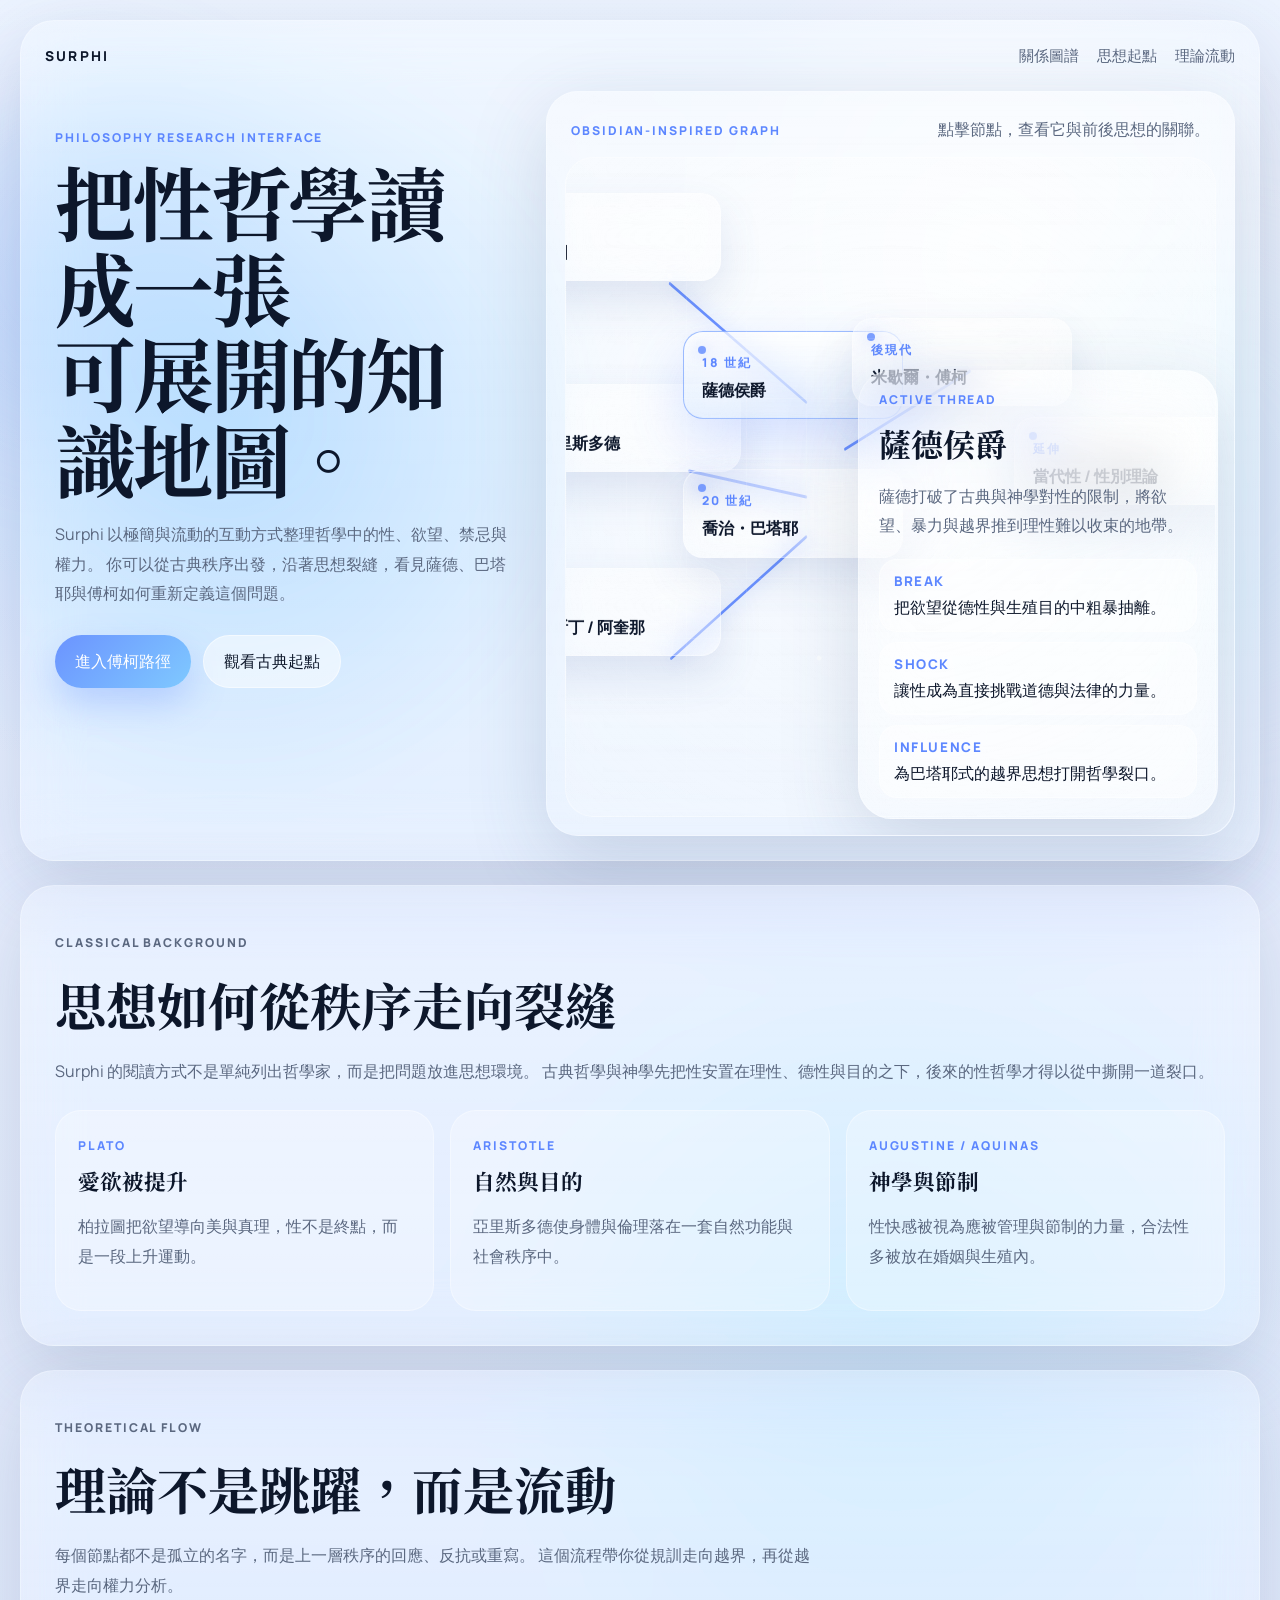
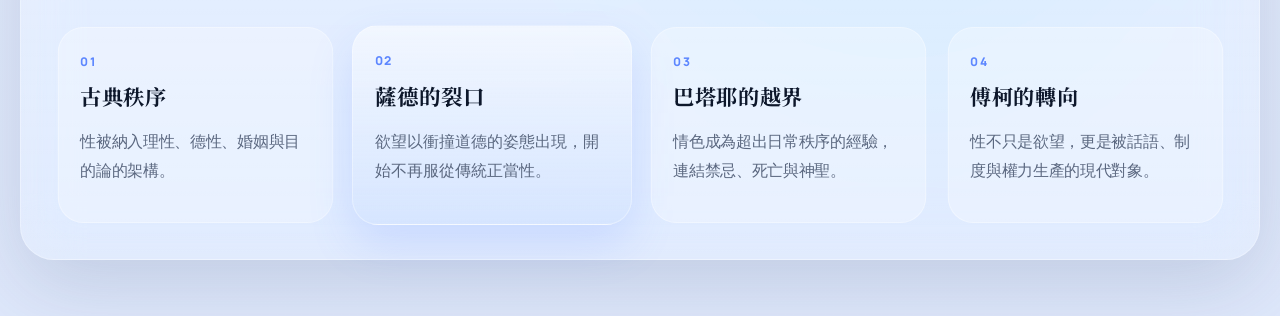
==== index.html @ e4204cb8 "Add interactive Surphi philosophy site" ====
<!DOCTYPE html>
<html lang="zh-Hant">
<head>
  <meta charset="UTF-8">
  <meta name="viewport" content="width=device-width, initial-scale=1.0">
  <title>Surphi | 性哲學關係圖譜</title>
  <link rel="preconnect" href="https://fonts.googleapis.com">
  <link rel="preconnect" href="https://fonts.gstatic.com" crossorigin>
  <link href="https://fonts.googleapis.com/css2?family=Noto+Serif+TC:wght@400;500;700&family=Manrope:wght@400;500;700;800&display=swap" rel="stylesheet">
  <link rel="stylesheet" href="styles.css">
</head>
<body>
  <div class="ambient ambient-a"></div>
  <div class="ambient ambient-b"></div>

  <div class="page-shell">
    <header class="hero glass-panel">
      <nav class="topbar">
        <div class="brand">Surphi</div>
        <div class="nav-links">
          <a href="#tree">關係圖譜</a>
          <a href="#origins">思想起點</a>
          <a href="#flow">理論流動</a>
        </div>
      </nav>

      <div class="hero-grid">
        <section class="hero-copy">
          <p class="eyebrow">PHILOSOPHY RESEARCH INTERFACE</p>
          <h1>把性哲學讀成一張<br>可展開的知識地圖。</h1>
          <p class="lead">
            Surphi 以極簡與流動的互動方式整理哲學中的性、欲望、禁忌與權力。
            你可以從古典秩序出發，沿著思想裂縫，看見薩德、巴塔耶與傅柯如何重新定義這個問題。
          </p>

          <div class="hero-actions">
            <button class="primary-button" type="button" data-focus="foucault">進入傅柯路徑</button>
            <button class="secondary-button" type="button" data-focus="classical">觀看古典起點</button>
          </div>
        </section>

        <section id="tree" class="tree-stage glass-panel">
          <div class="stage-copy">
            <span class="stage-label">Obsidian-inspired graph</span>
            <p>點擊節點，查看它與前後思想的關聯。</p>
          </div>

          <div class="tree-canvas">
            <svg class="tree-lines" viewBox="0 0 1000 660" preserveAspectRatio="none" aria-hidden="true">
              <line class="branch branch-classical" x1="160" y1="126" x2="370" y2="245"></line>
              <line class="branch branch-classical" x1="190" y1="314" x2="370" y2="340"></line>
              <line class="branch branch-classical" x1="162" y1="502" x2="370" y2="380"></line>
              <line class="branch branch-sade" x1="430" y1="292" x2="622" y2="214"></line>
              <line class="branch branch-bataille" x1="430" y1="356" x2="622" y2="410"></line>
              <line class="branch branch-forward" x1="695" y1="245" x2="878" y2="332"></line>
              <line class="branch branch-forward" x1="695" y1="405" x2="878" y2="332"></line>
              <line class="branch branch-cross" x1="160" y1="126" x2="190" y2="314"></line>
              <line class="branch branch-cross" x1="190" y1="314" x2="162" y2="502"></line>
              <line class="branch branch-cross" x1="370" y1="245" x2="370" y2="340"></line>
              <line class="branch branch-cross" x1="370" y1="340" x2="370" y2="380"></line>
              <line class="branch branch-cross" x1="622" y1="214" x2="622" y2="410"></line>
            </svg>

            <button class="tree-node node-classical" type="button" data-node="classical" style="--x: 7%; --y: 12%;">
              <span class="node-year">古典</span>
              <strong>柏拉圖</strong>
            </button>

            <button class="tree-node node-classical" type="button" data-node="aristotle" style="--x: 10%; --y: 41%;">
              <span class="node-year">古典</span>
              <strong>亞里斯多德</strong>
            </button>

            <button class="tree-node node-classical" type="button" data-node="theology" style="--x: 7%; --y: 69%;">
              <span class="node-year">神學</span>
              <strong>奧古斯丁 / 阿奎那</strong>
            </button>

            <button class="tree-node node-core active" type="button" data-node="sade" style="--x: 35%; --y: 33%;">
              <span class="node-year">18 世紀</span>
              <strong>薩德侯爵</strong>
            </button>

            <button class="tree-node node-core" type="button" data-node="bataille" style="--x: 35%; --y: 54%;">
              <span class="node-year">20 世紀</span>
              <strong>喬治・巴塔耶</strong>
            </button>

            <button class="tree-node node-core" type="button" data-node="foucault" style="--x: 61%; --y: 31%;">
              <span class="node-year">後現代</span>
              <strong>米歇爾・傅柯</strong>
            </button>

            <button class="tree-node node-future" type="button" data-node="contemporary" style="--x: 86%; --y: 46%;">
              <span class="node-year">延伸</span>
              <strong>當代性 / 性別理論</strong>
            </button>
          </div>

          <aside class="tree-detail glass-panel" id="detailPanel" aria-live="polite">
            <p class="detail-kicker">Active thread</p>
            <h2 id="detailTitle">薩德侯爵</h2>
            <p id="detailSummary">
              薩德打破了古典與神學對性的限制，將欲望、暴力與越界推到理性難以收束的地帶。
            </p>
            <div class="detail-flow" id="detailFlow"></div>
          </aside>
        </section>
      </div>
    </header>

    <main>
      <section id="origins" class="section glass-panel reveal">
        <div class="section-heading">
          <p class="eyebrow">CLASSICAL BACKGROUND</p>
          <h2>思想如何從秩序走向裂縫</h2>
          <p>
            Surphi 的閱讀方式不是單純列出哲學家，而是把問題放進思想環境。
            古典哲學與神學先把性安置在理性、德性與目的之下，後來的性哲學才得以從中撕開一道裂口。
          </p>
        </div>

        <div class="origin-grid">
          <article class="origin-card">
            <span>Plato</span>
            <h3>愛欲被提升</h3>
            <p>柏拉圖把欲望導向美與真理，性不是終點，而是一段上升運動。</p>
          </article>
          <article class="origin-card">
            <span>Aristotle</span>
            <h3>自然與目的</h3>
            <p>亞里斯多德使身體與倫理落在一套自然功能與社會秩序中。</p>
          </article>
          <article class="origin-card">
            <span>Augustine / Aquinas</span>
            <h3>神學與節制</h3>
            <p>性快感被視為應被管理與節制的力量，合法性多被放在婚姻與生殖內。</p>
          </article>
        </div>
      </section>

      <section id="flow" class="section glass-panel reveal">
        <div class="section-heading narrow">
          <p class="eyebrow">THEORETICAL FLOW</p>
          <h2>理論不是跳躍，而是流動</h2>
          <p>
            每個節點都不是孤立的名字，而是上一層秩序的回應、反抗或重寫。
            這個流程帶你從規訓走向越界，再從越界走向權力分析。
          </p>
        </div>

        <div class="flow-ribbon">
          <article class="flow-step active">
            <span>01</span>
            <h3>古典秩序</h3>
            <p>性被納入理性、德性、婚姻與目的論的架構。</p>
          </article>
          <article class="flow-step">
            <span>02</span>
            <h3>薩德的裂口</h3>
            <p>欲望以衝撞道德的姿態出現，開始不再服從傳統正當性。</p>
          </article>
          <article class="flow-step">
            <span>03</span>
            <h3>巴塔耶的越界</h3>
            <p>情色成為超出日常秩序的經驗，連結禁忌、死亡與神聖。</p>
          </article>
          <article class="flow-step">
            <span>04</span>
            <h3>傅柯的轉向</h3>
            <p>性不只是欲望，更是被話語、制度與權力生產的現代對象。</p>
          </article>
        </div>
      </section>
    </main>
  </div>

  <script src="script.js"></script>
</body>
</html>
---- styles.css ----
:root {
  --bg: #edf3ff;
  --bg-deep: #dfe8fb;
  --glass: rgba(255, 255, 255, 0.18);
  --glass-strong: rgba(255, 255, 255, 0.3);
  --line: rgba(255, 255, 255, 0.28);
  --ink: #0d172b;
  --muted: #5b6880;
  --accent: #5d87ff;
  --shadow: 0 24px 80px rgba(51, 71, 118, 0.18);
}

* {
  box-sizing: border-box;
}

html {
  scroll-behavior: smooth;
}

body {
  margin: 0;
  color: var(--ink);
  font-family: "Manrope", sans-serif;
  background:
    radial-gradient(circle at 18% 22%, rgba(160, 196, 255, 0.65), transparent 22%),
    radial-gradient(circle at 78% 14%, rgba(255, 255, 255, 0.8), transparent 18%),
    radial-gradient(circle at 70% 70%, rgba(192, 230, 255, 0.45), transparent 28%),
    linear-gradient(180deg, var(--bg), var(--bg-deep));
  min-height: 100vh;
  overflow-x: hidden;
}

body::before {
  content: "";
  position: fixed;
  inset: 0;
  pointer-events: none;
  backdrop-filter: saturate(120%);
  background: linear-gradient(rgba(255, 255, 255, 0.08), rgba(255, 255, 255, 0.02));
}

.ambient {
  position: fixed;
  border-radius: 50%;
  filter: blur(60px);
  opacity: 0.5;
  pointer-events: none;
}

.ambient-a {
  width: 340px;
  height: 340px;
  left: -80px;
  top: 90px;
  background: rgba(123, 171, 255, 0.35);
}

.ambient-b {
  width: 420px;
  height: 420px;
  right: -120px;
  top: 260px;
  background: rgba(195, 232, 255, 0.36);
}

.page-shell {
  position: relative;
  z-index: 1;
  width: min(1240px, calc(100% - 32px));
  margin: 20px auto 56px;
}

.glass-panel {
  background: linear-gradient(180deg, rgba(255, 255, 255, 0.28), rgba(255, 255, 255, 0.14));
  border: 1px solid var(--line);
  box-shadow: var(--shadow);
  backdrop-filter: blur(28px) saturate(160%);
  -webkit-backdrop-filter: blur(28px) saturate(160%);
}

.hero,
.section,
.tree-detail {
  border-radius: 34px;
}

.hero {
  padding: 24px;
}

.topbar {
  display: flex;
  justify-content: space-between;
  align-items: center;
  gap: 18px;
  margin-bottom: 24px;
}

.brand {
  font-size: 0.85rem;
  font-weight: 800;
  letter-spacing: 0.16em;
  text-transform: uppercase;
}

.nav-links {
  display: flex;
  gap: 18px;
  flex-wrap: wrap;
}

.nav-links a {
  text-decoration: none;
  color: var(--muted);
  font-size: 0.95rem;
}

.hero-grid {
  display: grid;
  grid-template-columns: 0.82fr 1.18fr;
  gap: 22px;
  align-items: stretch;
}

.hero-copy {
  padding: 26px 10px 18px;
}

.eyebrow,
.stage-label,
.detail-kicker,
.origin-card span,
.flow-step span,
.node-year {
  text-transform: uppercase;
  letter-spacing: 0.16em;
  font-size: 0.76rem;
  color: var(--accent);
  font-weight: 800;
}

h1,
h2,
h3 {
  margin: 0;
  font-family: "Noto Serif TC", serif;
}

h1 {
  font-size: clamp(2.8rem, 6.3vw, 5.4rem);
  line-height: 1.06;
  letter-spacing: -0.04em;
  margin: 12px 0 20px;
}

h2 {
  font-size: clamp(2rem, 4vw, 3.3rem);
  margin: 12px 0 16px;
}

.lead,
.section-heading p,
.origin-card p,
.flow-step p,
#detailSummary {
  color: var(--muted);
  line-height: 1.85;
}

.hero-actions {
  display: flex;
  flex-wrap: wrap;
  gap: 12px;
  margin-top: 26px;
}

.primary-button,
.secondary-button,
.tree-node {
  border: 0;
  cursor: pointer;
  font: inherit;
}

.primary-button,
.secondary-button {
  padding: 14px 20px;
  border-radius: 999px;
  transition: transform 0.35s ease, background 0.35s ease, box-shadow 0.35s ease;
}

.primary-button {
  color: white;
  background: linear-gradient(135deg, #6b93ff, #7fc9ff);
  box-shadow: 0 16px 36px rgba(93, 135, 255, 0.3);
}

.secondary-button {
  color: var(--ink);
  background: rgba(255, 255, 255, 0.5);
  border: 1px solid rgba(255, 255, 255, 0.5);
}

.primary-button:hover,
.secondary-button:hover,
.tree-node:hover {
  transform: translateY(-3px);
}

.tree-stage {
  position: relative;
  padding: 18px;
  border-radius: 32px;
  overflow: hidden;
}

.stage-copy {
  display: flex;
  justify-content: space-between;
  align-items: baseline;
  gap: 16px;
  padding: 8px 6px 16px;
}

.stage-copy p {
  margin: 0;
  color: var(--muted);
}

.tree-canvas {
  position: relative;
  min-height: 660px;
  border-radius: 28px;
  background:
    radial-gradient(circle at 50% 50%, rgba(255, 255, 255, 0.36), rgba(255, 255, 255, 0.1)),
    linear-gradient(180deg, rgba(255, 255, 255, 0.14), rgba(255, 255, 255, 0.08));
  border: 1px solid rgba(255, 255, 255, 0.34);
  overflow: hidden;
}

.tree-canvas::after {
  content: "";
  position: absolute;
  inset: 0;
  background:
    linear-gradient(rgba(255, 255, 255, 0.11) 1px, transparent 1px),
    linear-gradient(90deg, rgba(255, 255, 255, 0.1) 1px, transparent 1px);
  background-size: 60px 60px;
  mask-image: radial-gradient(circle at center, black 55%, transparent 100%);
  pointer-events: none;
}

.tree-canvas::before {
  content: "";
  position: absolute;
  inset: 0;
  background:
    radial-gradient(circle at 16% 18%, rgba(255, 255, 255, 0.9) 0 2px, transparent 3px),
    radial-gradient(circle at 23% 32%, rgba(255, 255, 255, 0.7) 0 1.5px, transparent 3px),
    radial-gradient(circle at 31% 57%, rgba(255, 255, 255, 0.78) 0 1.8px, transparent 3px),
    radial-gradient(circle at 48% 24%, rgba(255, 255, 255, 0.75) 0 1.5px, transparent 3px),
    radial-gradient(circle at 56% 49%, rgba(255, 255, 255, 0.65) 0 1.4px, transparent 3px),
    radial-gradient(circle at 74% 29%, rgba(255, 255, 255, 0.78) 0 1.7px, transparent 3px),
    radial-gradient(circle at 82% 51%, rgba(255, 255, 255, 0.92) 0 2px, transparent 3px),
    radial-gradient(circle at 66% 72%, rgba(255, 255, 255, 0.68) 0 1.5px, transparent 3px),
    radial-gradient(circle at 39% 76%, rgba(255, 255, 255, 0.72) 0 1.8px, transparent 3px);
  opacity: 0.85;
  pointer-events: none;
}

.tree-lines {
  position: absolute;
  inset: 0;
  width: 100%;
  height: 100%;
}

.branch {
  fill: none;
  stroke-linecap: round;
  stroke-width: 1.8;
  stroke: rgba(255, 255, 255, 0.38);
  opacity: 0.44;
  transition: stroke 0.45s ease, opacity 0.45s ease, stroke-width 0.45s ease, filter 0.45s ease;
}

.branch.is-active {
  stroke: rgba(93, 135, 255, 0.9);
  opacity: 1;
  stroke-width: 3;
  filter: drop-shadow(0 0 10px rgba(93, 135, 255, 0.45));
}

.branch-cross {
  stroke: rgba(255, 255, 255, 0.18);
  opacity: 0.34;
}

.branch-cross.is-active {
  stroke: rgba(255, 255, 255, 0.28);
  opacity: 0.42;
  filter: none;
}

.tree-node {
  position: absolute;
  left: var(--x);
  top: var(--y);
  transform: translate(-50%, -50%);
  width: min(220px, 30vw);
  padding: 18px 18px 16px;
  text-align: left;
  border-radius: 20px;
  background: linear-gradient(180deg, rgba(255, 255, 255, 0.28), rgba(255, 255, 255, 0.14));
  border: 1px solid rgba(255, 255, 255, 0.38);
  box-shadow: 0 20px 44px rgba(65, 94, 162, 0.14);
  color: var(--ink);
  backdrop-filter: blur(16px);
  animation: floatNode 8s ease-in-out infinite;
  transition: transform 0.45s ease, box-shadow 0.45s ease, border-color 0.45s ease, background 0.45s ease;
}

.tree-node strong {
  display: block;
  margin-top: 7px;
  font-size: 1rem;
  line-height: 1.45;
}

.tree-node::before {
  content: "";
  position: absolute;
  width: 8px;
  height: 8px;
  left: 14px;
  top: 14px;
  border-radius: 50%;
  background: rgba(93, 135, 255, 0.8);
  box-shadow: 0 0 16px rgba(93, 135, 255, 0.5);
}

.tree-node.active {
  background: linear-gradient(180deg, rgba(255, 255, 255, 0.62), rgba(188, 214, 255, 0.35));
  box-shadow: 0 24px 54px rgba(93, 135, 255, 0.24);
  border-color: rgba(125, 166, 255, 0.75);
}

.node-classical {
  animation-duration: 9s;
}

.node-core {
  animation-duration: 7.4s;
}

.node-future {
  animation-duration: 8.8s;
}

.tree-detail {
  position: absolute;
  right: 16px;
  bottom: 16px;
  width: min(360px, calc(100% - 32px));
  padding: 20px;
  background: linear-gradient(180deg, rgba(255, 255, 255, 0.44), rgba(255, 255, 255, 0.18));
}

.detail-kicker {
  margin: 0 0 8px;
}

#detailTitle {
  font-size: 2rem;
  margin-bottom: 12px;
}

.detail-flow {
  display: grid;
  gap: 10px;
  margin-top: 18px;
}

.flow-chip {
  padding: 12px 14px;
  border-radius: 18px;
  background: rgba(255, 255, 255, 0.42);
  border: 1px solid rgba(255, 255, 255, 0.4);
  color: var(--ink);
  transform: translateY(20px);
  opacity: 0;
  animation: chipIn 0.6s forwards;
}

.flow-chip small {
  display: block;
  margin-bottom: 6px;
  color: var(--accent);
  text-transform: uppercase;
  letter-spacing: 0.12em;
  font-weight: 800;
}

.section {
  margin-top: 24px;
  padding: 34px;
}

.section-heading.narrow {
  max-width: 760px;
}

.origin-grid,
.flow-ribbon {
  display: grid;
  gap: 16px;
}

.origin-grid {
  grid-template-columns: repeat(3, 1fr);
  margin-top: 24px;
}

.origin-card,
.flow-step {
  padding: 22px;
  border-radius: 26px;
  background: rgba(255, 255, 255, 0.28);
  border: 1px solid rgba(255, 255, 255, 0.34);
}

.origin-card h3,
.flow-step h3 {
  margin: 10px 0 12px;
  font-size: 1.35rem;
}

.flow-ribbon {
  grid-template-columns: repeat(4, 1fr);
  margin-top: 24px;
}

.flow-step {
  transform: scale(0.98);
  transition: transform 0.45s ease, background 0.45s ease, box-shadow 0.45s ease;
}

.flow-step.active {
  transform: scale(1);
  background: linear-gradient(180deg, rgba(255, 255, 255, 0.52), rgba(194, 216, 255, 0.32));
  box-shadow: 0 20px 44px rgba(93, 135, 255, 0.18);
}

.reveal {
  opacity: 0;
  transform: translateY(26px);
  transition: opacity 0.8s ease, transform 0.8s ease;
}

.reveal.is-visible {
  opacity: 1;
  transform: translateY(0);
}

@keyframes floatNode {
  0%, 100% {
    transform: translate(-50%, -50%) translateY(0px);
  }
  50% {
    transform: translate(-50%, -50%) translateY(-10px);
  }
}

@keyframes chipIn {
  from {
    opacity: 0;
    transform: translateY(20px);
  }
  to {
    opacity: 1;
    transform: translateY(0);
  }
}

@media (max-width: 1100px) {
  .hero-grid {
    grid-template-columns: 1fr;
  }

  .tree-detail {
    position: relative;
    right: auto;
    bottom: auto;
    width: 100%;
    margin-top: 14px;
  }

  .tree-canvas {
    min-height: 760px;
  }
}

@media (max-width: 900px) {
  .origin-grid,
  .flow-ribbon {
    grid-template-columns: 1fr;
  }
}

@media (max-width: 720px) {
  .page-shell {
    width: min(100% - 16px, 100%);
    margin: 10px auto 30px;
  }

  .hero,
  .section,
  .tree-detail {
    border-radius: 26px;
  }

  .topbar {
    flex-direction: column;
    align-items: flex-start;
  }

  .tree-canvas {
    min-height: 960px;
  }

  .tree-node {
    width: min(250px, 68vw);
  }

  .tree-node[data-node="classical"] {
    --x: 20%;
  }

  .tree-node[data-node="aristotle"] {
    --x: 26%;
  }

  .tree-node[data-node="theology"] {
    --x: 22%;
  }

  .tree-node[data-node="sade"] {
    --x: 50%;
    --y: 32%;
  }

  .tree-node[data-node="bataille"] {
    --x: 50%;
    --y: 54%;
  }

  .tree-node[data-node="foucault"] {
    --x: 58%;
    --y: 73%;
  }

  .tree-node[data-node="contemporary"] {
    --x: 56%;
    --y: 88%;
  }

  h1 {
    font-size: 2.5rem;
  }
}
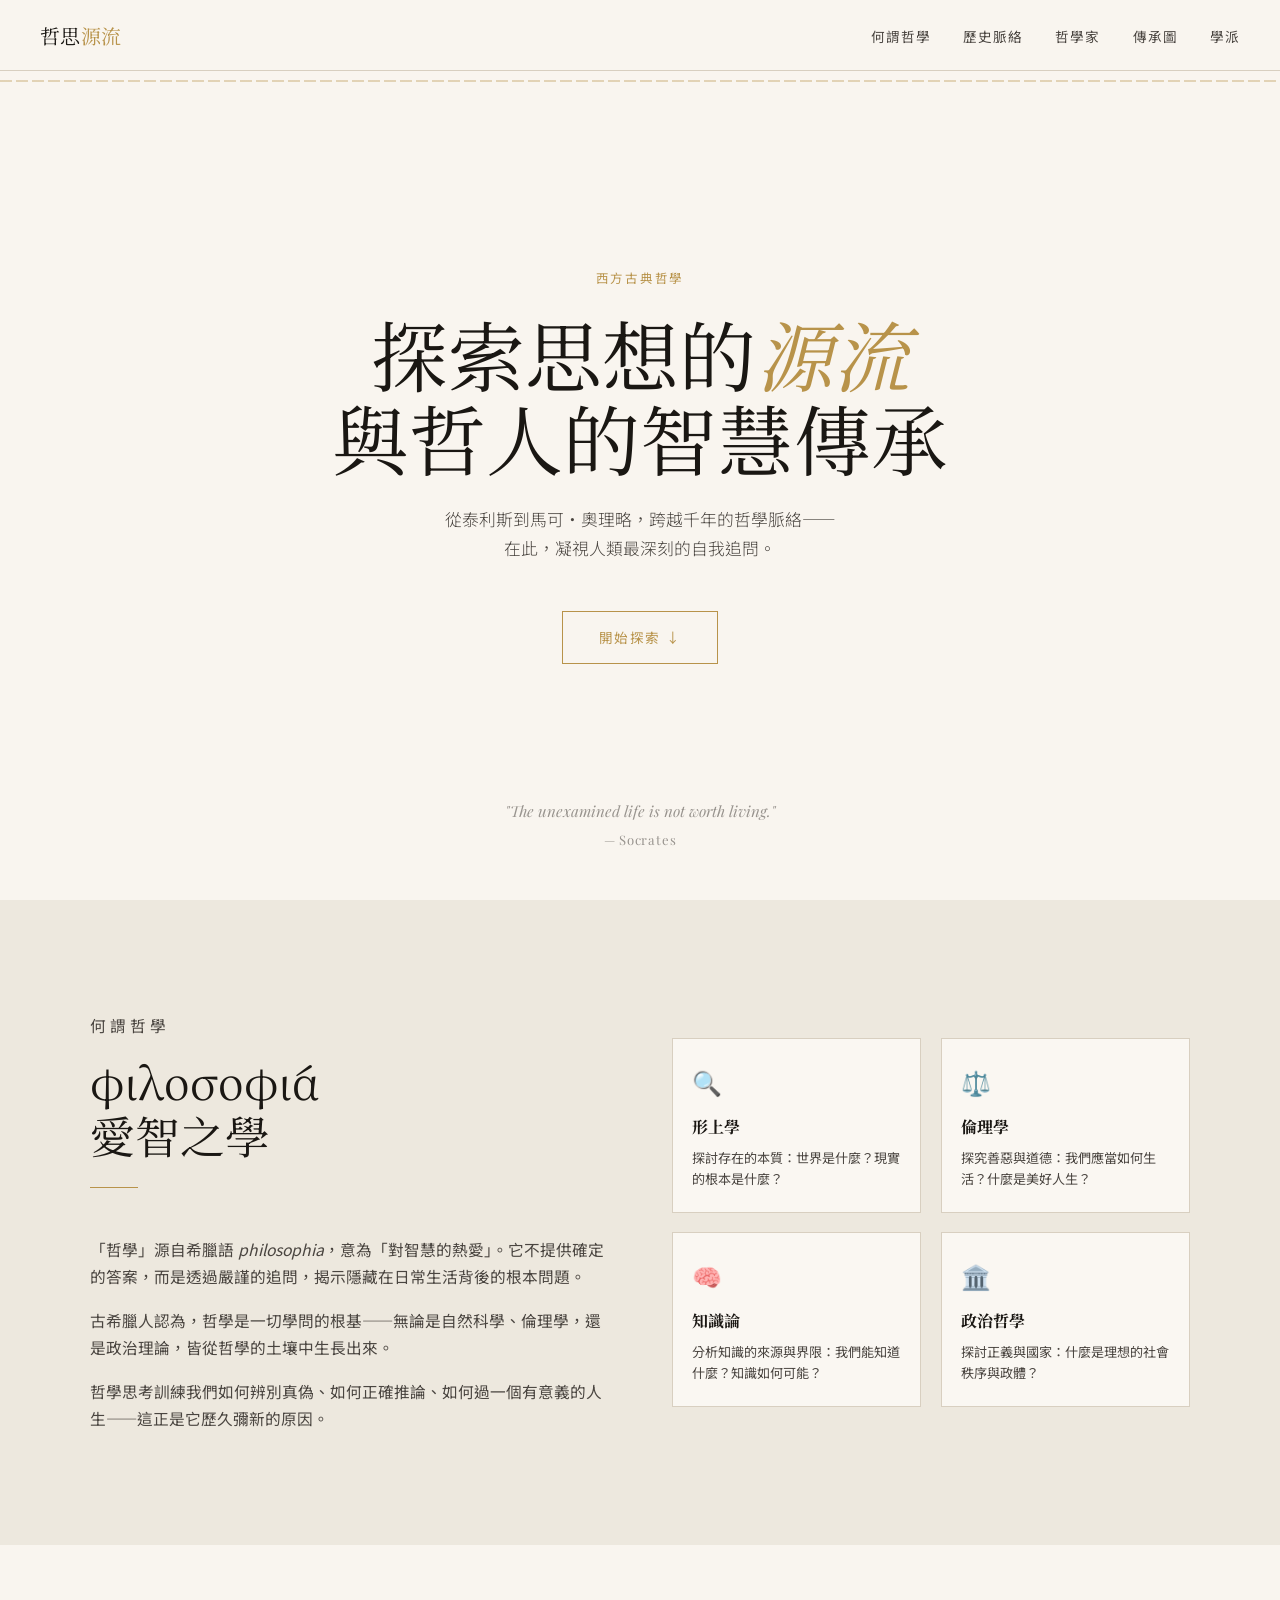
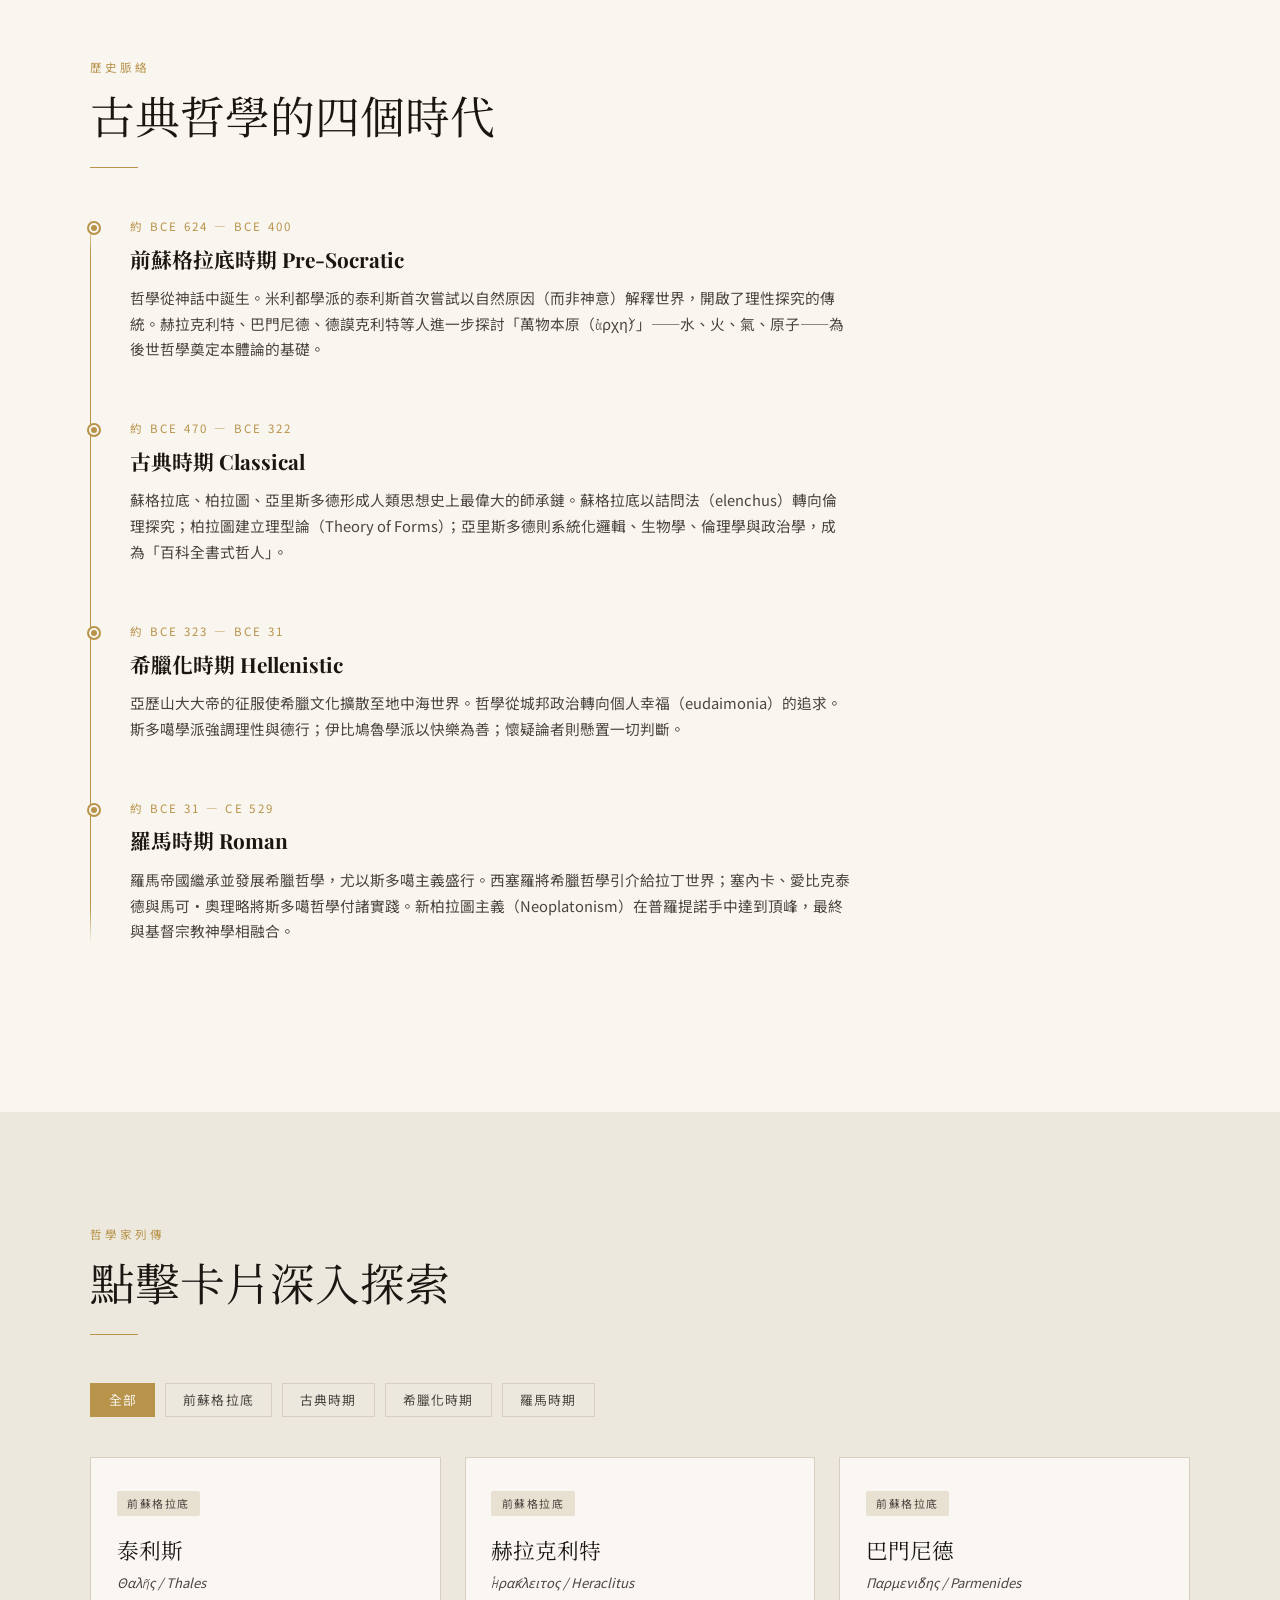
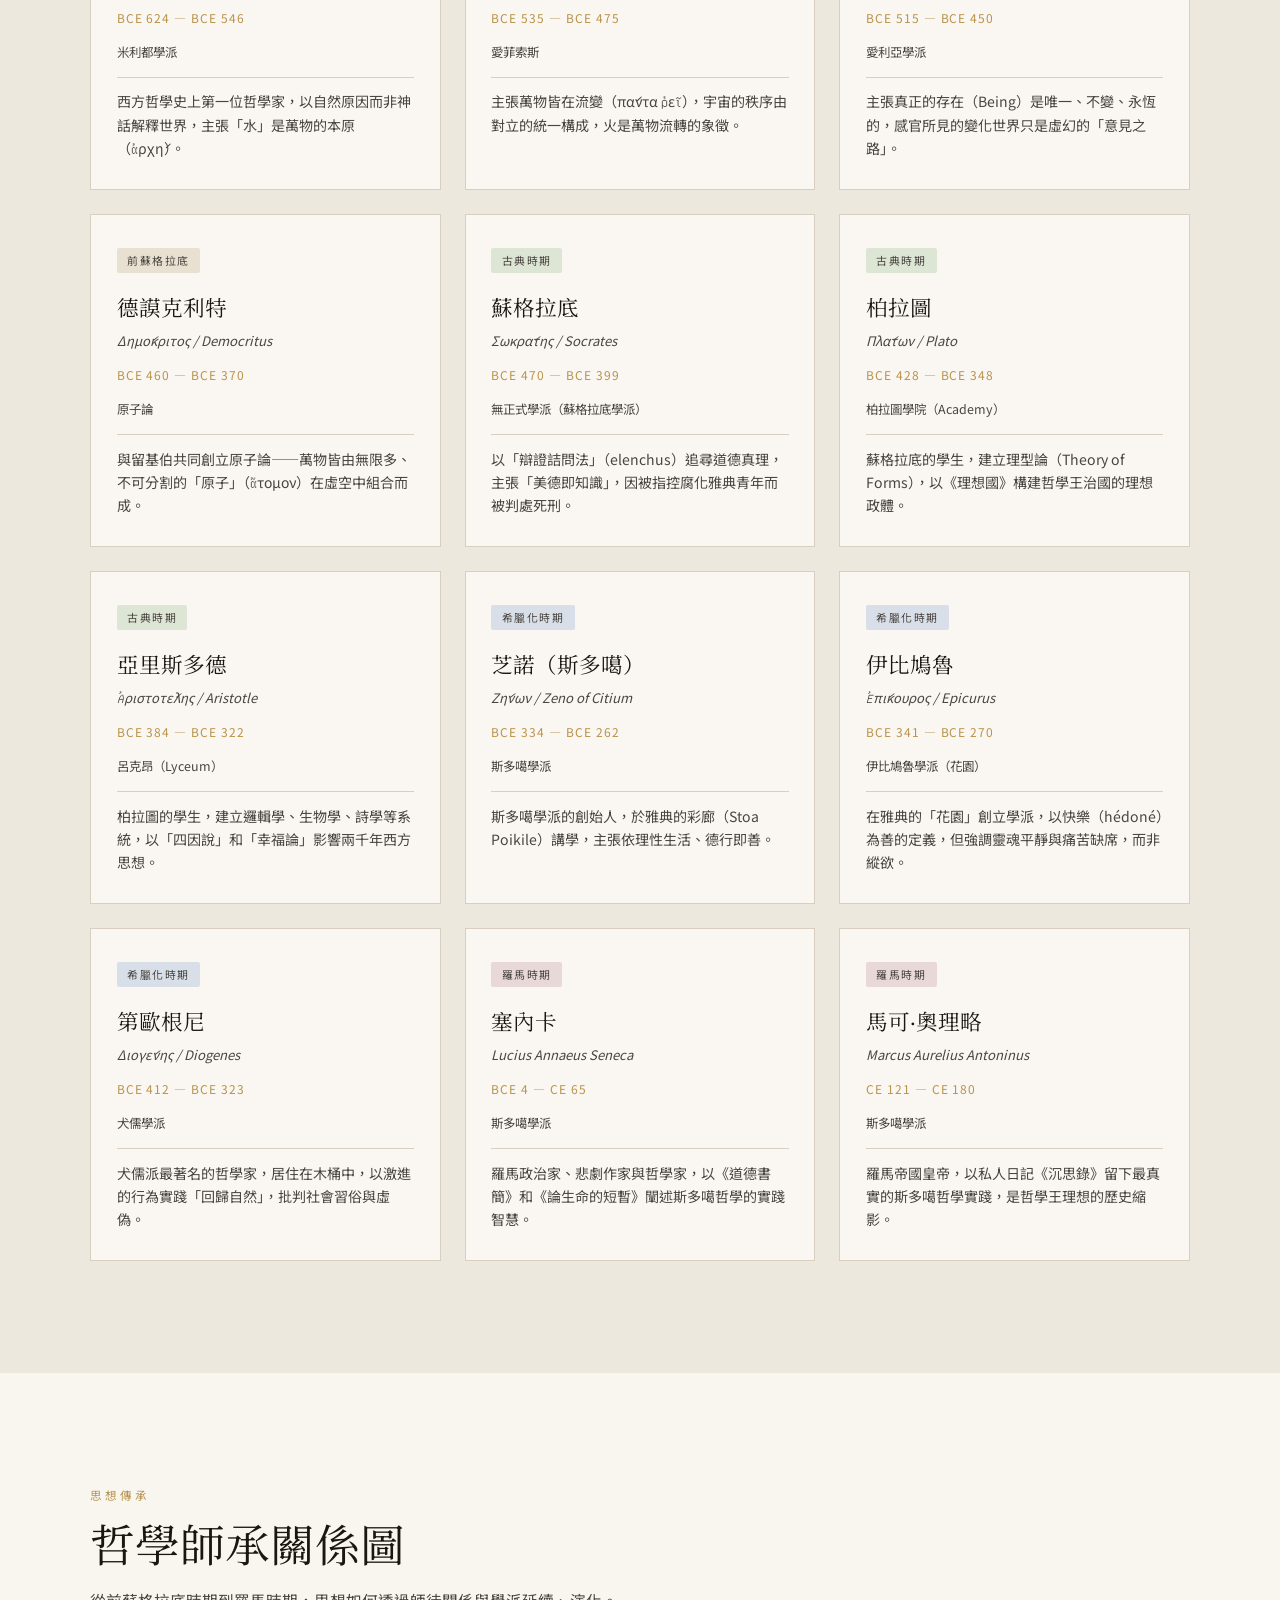
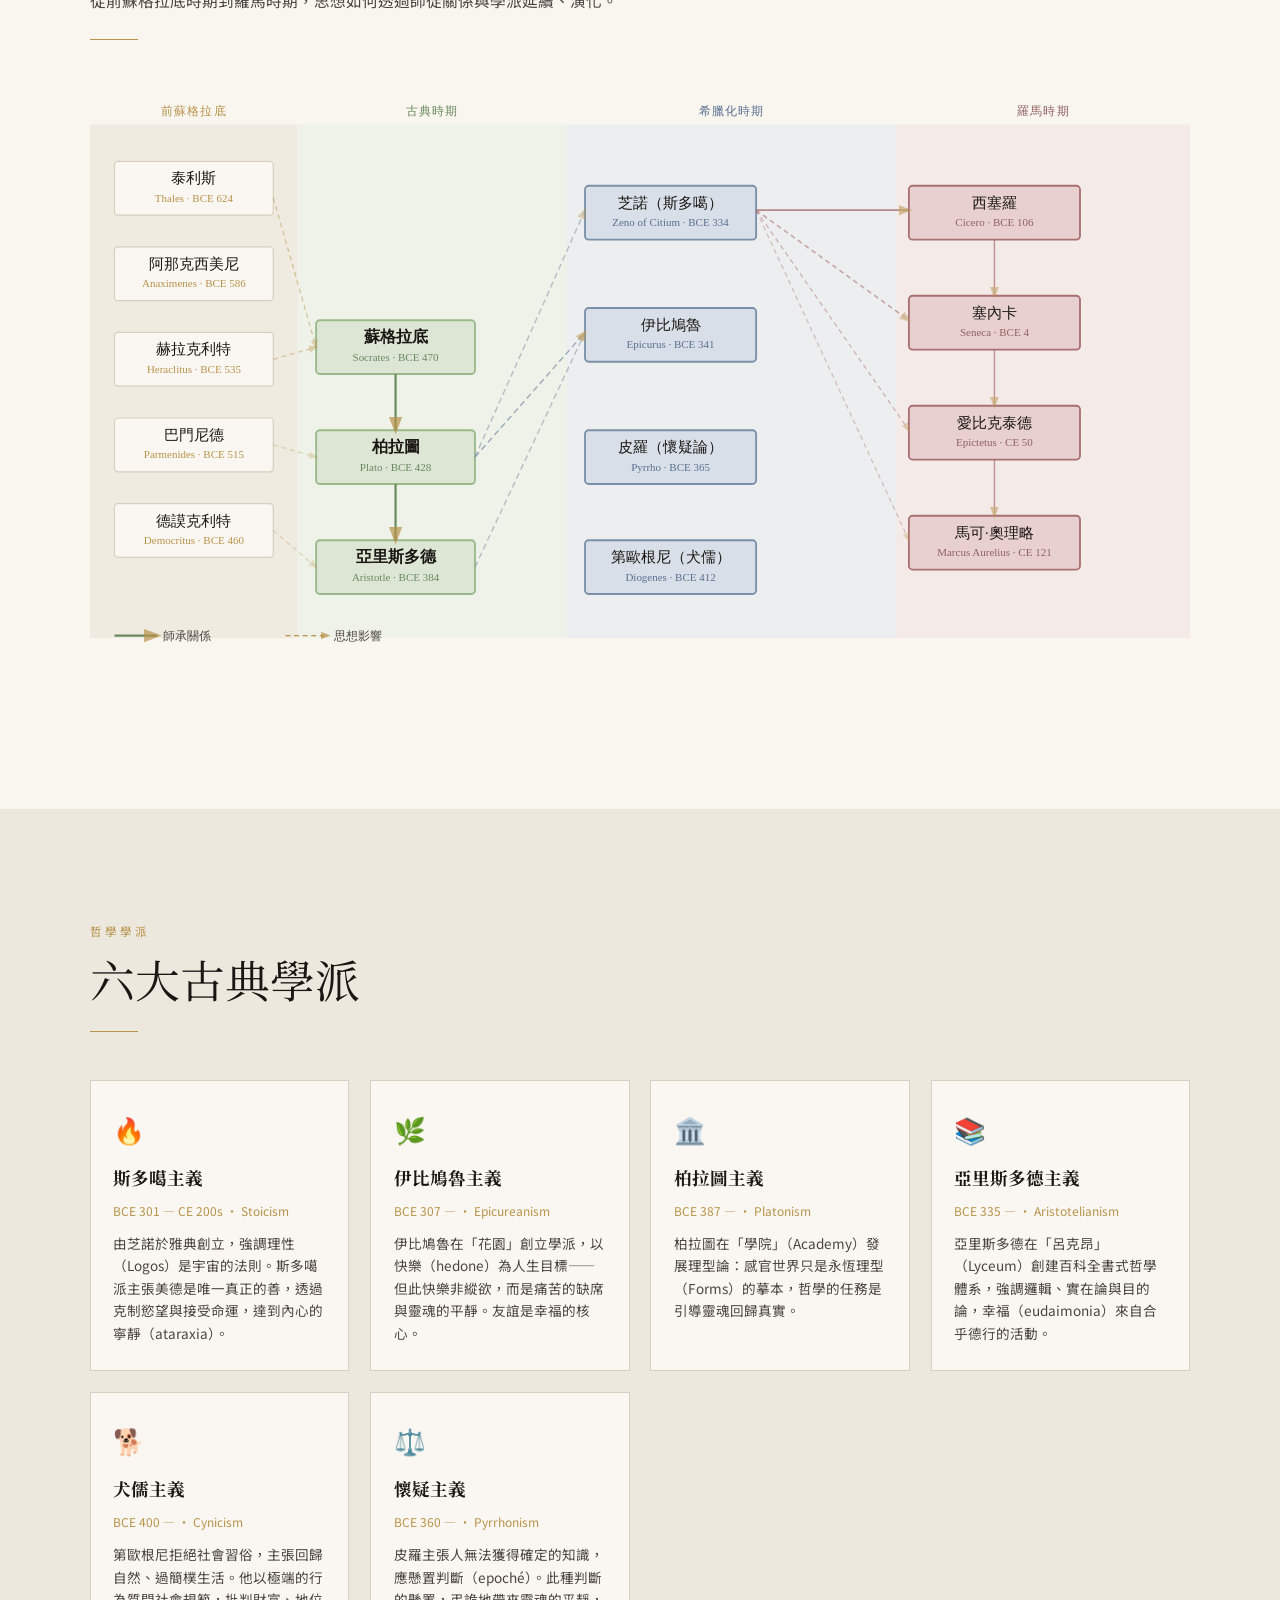
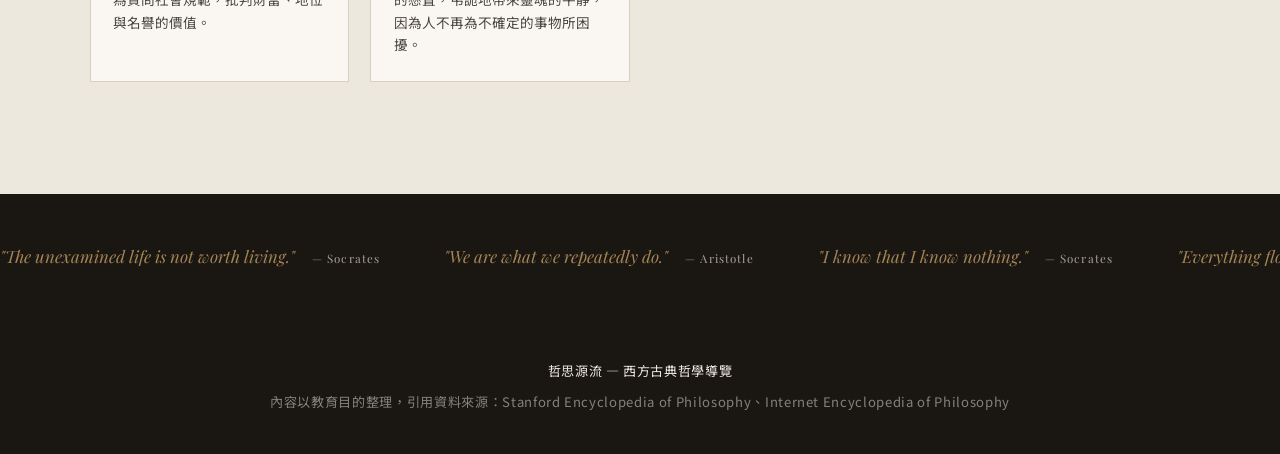
==== commit 81375017: "feat: build minimalist classical philosophy introduction website Agent-Logs-Url: https://github.com/" ====
--- a/index.html
+++ b/index.html
@@ -1,180 +1,1336 @@
 <!DOCTYPE html>
-<html lang="zh-Hant">
+<html lang="zh-TW">
 <head>
-  <meta charset="UTF-8">
-  <meta name="viewport" content="width=device-width, initial-scale=1.0">
-  <title>Surphi | 性哲學關係圖譜</title>
-  <link rel="preconnect" href="https://fonts.googleapis.com">
-  <link rel="preconnect" href="https://fonts.gstatic.com" crossorigin>
-  <link href="https://fonts.googleapis.com/css2?family=Noto+Serif+TC:wght@400;500;700&family=Manrope:wght@400;500;700;800&display=swap" rel="stylesheet">
-  <link rel="stylesheet" href="styles.css">
+  <meta charset="UTF-8" />
+  <meta name="viewport" content="width=device-width, initial-scale=1.0" />
+  <title>哲思源流 — 西方哲學的脈絡</title>
+
+  <!-- Google Fonts -->
+  <link rel="preconnect" href="https://fonts.googleapis.com" />
+  <link rel="preconnect" href="https://fonts.gstatic.com" crossorigin />
+  <link href="https://fonts.googleapis.com/css2?family=Noto+Serif+TC:wght@300;400;600&family=Playfair+Display:ital,wght@0,400;0,600;1,400&family=Noto+Sans+TC:wght@300;400&display=swap" rel="stylesheet" />
+
+  <style>
+    /* ──────────────────────────────────────
+       RESET & BASE
+    ────────────────────────────────────── */
+    *, *::before, *::after { box-sizing: border-box; margin: 0; padding: 0; }
+
+    :root {
+      --cream:   #f9f5ef;
+      --parchment: #ede8de;
+      --ink:     #1a1713;
+      --ink-muted: #4a4540;
+      --gold:    #b8934a;
+      --gold-light: #d4a96a;
+      --border:  #d8cfc0;
+      --card-bg: #faf7f2;
+
+      --font-serif: 'Playfair Display', 'Noto Serif TC', Georgia, serif;
+      --font-body:  'Noto Sans TC', 'Noto Serif TC', sans-serif;
+
+      --max-w: 1100px;
+      --section-gap: 7rem;
+    }
+
+    html { scroll-behavior: smooth; }
+
+    body {
+      background: var(--cream);
+      color: var(--ink);
+      font-family: var(--font-body);
+      font-size: 16px;
+      line-height: 1.75;
+      overflow-x: hidden;
+    }
+
+    /* ──────────────────────────────────────
+       SCROLLBAR
+    ────────────────────────────────────── */
+    ::-webkit-scrollbar { width: 6px; }
+    ::-webkit-scrollbar-track { background: var(--cream); }
+    ::-webkit-scrollbar-thumb { background: var(--gold); border-radius: 3px; }
+
+    /* ──────────────────────────────────────
+       NAV
+    ────────────────────────────────────── */
+    nav {
+      position: fixed;
+      top: 0; left: 0; right: 0;
+      z-index: 100;
+      display: flex;
+      align-items: center;
+      justify-content: space-between;
+      padding: 1.1rem 2.5rem;
+      background: rgba(249, 245, 239, 0.92);
+      backdrop-filter: blur(8px);
+      border-bottom: 1px solid var(--border);
+      transition: box-shadow .3s;
+    }
+    nav.scrolled { box-shadow: 0 2px 20px rgba(0,0,0,.08); }
+
+    .nav-logo {
+      font-family: var(--font-serif);
+      font-size: 1.25rem;
+      color: var(--ink);
+      text-decoration: none;
+      letter-spacing: .02em;
+    }
+    .nav-logo span { color: var(--gold); }
+
+    .nav-links {
+      display: flex;
+      gap: 2rem;
+      list-style: none;
+    }
+    .nav-links a {
+      text-decoration: none;
+      color: var(--ink-muted);
+      font-size: .85rem;
+      letter-spacing: .08em;
+      text-transform: uppercase;
+      transition: color .25s;
+    }
+    .nav-links a:hover { color: var(--gold); }
+
+    /* hamburger (mobile) */
+    .hamburger {
+      display: none;
+      flex-direction: column;
+      gap: 5px;
+      cursor: pointer;
+      background: none;
+      border: none;
+    }
+    .hamburger span {
+      display: block;
+      width: 24px; height: 2px;
+      background: var(--ink);
+      transition: .3s;
+    }
+
+    /* ──────────────────────────────────────
+       HERO
+    ────────────────────────────────────── */
+    #hero {
+      min-height: 100vh;
+      display: flex;
+      flex-direction: column;
+      align-items: center;
+      justify-content: center;
+      text-align: center;
+      padding: 6rem 2rem 4rem;
+      position: relative;
+      overflow: hidden;
+    }
+
+    /* subtle Greek meander border top */
+    #hero::before {
+      content: '';
+      position: absolute;
+      top: 80px; left: 0; right: 0;
+      height: 2px;
+      background: repeating-linear-gradient(
+        90deg,
+        var(--gold) 0, var(--gold) 12px,
+        transparent 12px, transparent 16px
+      );
+      opacity: .35;
+    }
+
+    .hero-eyebrow {
+      font-size: .78rem;
+      letter-spacing: .22em;
+      text-transform: uppercase;
+      color: var(--gold);
+      margin-bottom: 1.4rem;
+    }
+
+    .hero-title {
+      font-family: var(--font-serif);
+      font-size: clamp(2.8rem, 6vw, 5.5rem);
+      font-weight: 400;
+      line-height: 1.1;
+      max-width: 780px;
+      margin-bottom: 1.5rem;
+    }
+    .hero-title em {
+      font-style: italic;
+      color: var(--gold);
+    }
+
+    .hero-sub {
+      font-size: 1.05rem;
+      color: var(--ink-muted);
+      max-width: 560px;
+      font-weight: 300;
+      margin-bottom: 3rem;
+    }
+
+    .hero-cta {
+      display: inline-flex;
+      align-items: center;
+      gap: .6rem;
+      padding: .85rem 2.2rem;
+      border: 1px solid var(--gold);
+      color: var(--gold);
+      text-decoration: none;
+      font-size: .85rem;
+      letter-spacing: .12em;
+      text-transform: uppercase;
+      transition: background .25s, color .25s;
+    }
+    .hero-cta:hover { background: var(--gold); color: var(--cream); }
+
+    .hero-quote {
+      position: absolute;
+      bottom: 3rem;
+      font-family: var(--font-serif);
+      font-style: italic;
+      color: var(--ink-muted);
+      font-size: .95rem;
+      opacity: .55;
+      text-align: center;
+    }
+    .hero-quote cite {
+      display: block;
+      font-style: normal;
+      font-size: .82rem;
+      letter-spacing: .06em;
+      margin-top: .3rem;
+    }
+
+    /* ──────────────────────────────────────
+       SECTION WRAPPER
+    ────────────────────────────────────── */
+    section { padding: var(--section-gap) 2rem; }
+    .container { max-width: var(--max-w); margin: 0 auto; }
+
+    .section-label {
+      font-size: .72rem;
+      letter-spacing: .25em;
+      text-transform: uppercase;
+      color: var(--gold);
+      margin-bottom: .75rem;
+    }
+    .section-title {
+      font-family: var(--font-serif);
+      font-size: clamp(1.8rem, 3.5vw, 2.8rem);
+      font-weight: 400;
+      line-height: 1.2;
+      margin-bottom: 1rem;
+    }
+    .section-desc {
+      color: var(--ink-muted);
+      max-width: 640px;
+      font-size: .98rem;
+    }
+    .divider {
+      width: 48px; height: 1px;
+      background: var(--gold);
+      margin: 1.5rem 0 3rem;
+    }
+
+    /* ──────────────────────────────────────
+       WHAT IS PHILOSOPHY
+    ────────────────────────────────────── */
+    #what {
+      background: var(--parchment);
+    }
+    .what-grid {
+      display: grid;
+      grid-template-columns: 1fr 1fr;
+      gap: 4rem;
+      align-items: center;
+    }
+    .what-text p { margin-bottom: 1rem; font-size: .98rem; color: var(--ink-muted); }
+    .what-text p:last-child { margin-bottom: 0; }
+
+    .what-pillars {
+      display: grid;
+      grid-template-columns: 1fr 1fr;
+      gap: 1.2rem;
+    }
+    .pillar {
+      background: var(--card-bg);
+      border: 1px solid var(--border);
+      padding: 1.4rem 1.2rem;
+      transition: border-color .25s, transform .25s;
+    }
+    .pillar:hover { border-color: var(--gold); transform: translateY(-3px); }
+    .pillar-icon { font-size: 1.5rem; margin-bottom: .6rem; }
+    .pillar h4 {
+      font-family: var(--font-serif);
+      font-size: 1rem;
+      margin-bottom: .4rem;
+    }
+    .pillar p { font-size: .82rem; color: var(--ink-muted); line-height: 1.6; }
+
+    /* ──────────────────────────────────────
+       TIMELINE
+    ────────────────────────────────────── */
+    #timeline { background: var(--cream); }
+
+    .timeline-wrapper {
+      position: relative;
+      padding-left: 2.5rem;
+    }
+    .timeline-wrapper::before {
+      content: '';
+      position: absolute;
+      left: 0; top: 0; bottom: 0;
+      width: 1px;
+      background: linear-gradient(to bottom, transparent, var(--gold) 5%, var(--gold) 95%, transparent);
+    }
+
+    .era {
+      margin-bottom: 3.5rem;
+      position: relative;
+    }
+    .era::before {
+      content: '';
+      position: absolute;
+      left: -2.55rem; top: .45rem;
+      width: 10px; height: 10px;
+      border-radius: 50%;
+      background: var(--gold);
+      border: 2px solid var(--cream);
+      box-shadow: 0 0 0 2px var(--gold);
+    }
+    .era-period {
+      font-size: .72rem;
+      letter-spacing: .2em;
+      text-transform: uppercase;
+      color: var(--gold);
+      margin-bottom: .3rem;
+    }
+    .era-name {
+      font-family: var(--font-serif);
+      font-size: 1.3rem;
+      margin-bottom: .5rem;
+    }
+    .era-desc { font-size: .92rem; color: var(--ink-muted); max-width: 720px; }
+
+    /* ──────────────────────────────────────
+       PHILOSOPHER CARDS
+    ────────────────────────────────────── */
+    #philosophers { background: var(--parchment); }
+
+    /* filter tabs */
+    .filter-bar {
+      display: flex;
+      flex-wrap: wrap;
+      gap: .6rem;
+      margin-bottom: 2.5rem;
+    }
+    .filter-btn {
+      padding: .4rem 1.1rem;
+      border: 1px solid var(--border);
+      background: transparent;
+      color: var(--ink-muted);
+      font-family: var(--font-body);
+      font-size: .8rem;
+      letter-spacing: .08em;
+      cursor: pointer;
+      transition: .2s;
+    }
+    .filter-btn.active,
+    .filter-btn:hover {
+      background: var(--gold);
+      border-color: var(--gold);
+      color: var(--cream);
+    }
+
+    .cards-grid {
+      display: grid;
+      grid-template-columns: repeat(auto-fill, minmax(280px, 1fr));
+      gap: 1.5rem;
+    }
+
+    .card {
+      background: var(--card-bg);
+      border: 1px solid var(--border);
+      padding: 1.8rem 1.6rem;
+      cursor: pointer;
+      transition: transform .25s, box-shadow .25s, border-color .25s;
+      position: relative;
+      overflow: hidden;
+    }
+    .card::after {
+      content: '';
+      position: absolute;
+      bottom: 0; left: 0; right: 0;
+      height: 2px;
+      background: var(--gold);
+      transform: scaleX(0);
+      transition: transform .3s;
+    }
+    .card:hover { transform: translateY(-4px); box-shadow: 0 12px 36px rgba(0,0,0,.08); border-color: var(--gold-light); }
+    .card:hover::after { transform: scaleX(1); }
+
+    .card[data-era="presocratic"] .card-era { background: #e8e0d0; }
+    .card[data-era="classical"]   .card-era { background: #dde6d5; }
+    .card[data-era="hellenistic"] .card-era { background: #d8dfe8; }
+    .card[data-era="roman"]       .card-era { background: #e8d8d8; }
+
+    .card-era {
+      display: inline-block;
+      font-size: .68rem;
+      letter-spacing: .14em;
+      text-transform: uppercase;
+      padding: .18rem .65rem;
+      border-radius: 2px;
+      color: var(--ink-muted);
+      margin-bottom: 1rem;
+    }
+    .card-name {
+      font-family: var(--font-serif);
+      font-size: 1.35rem;
+      font-weight: 400;
+      margin-bottom: .2rem;
+    }
+    .card-name-gr {
+      font-size: .82rem;
+      color: var(--ink-muted);
+      margin-bottom: .7rem;
+      font-style: italic;
+    }
+    .card-dates {
+      font-size: .75rem;
+      color: var(--gold);
+      letter-spacing: .08em;
+      margin-bottom: .9rem;
+    }
+    .card-school {
+      font-size: .78rem;
+      font-weight: 400;
+      color: var(--ink-muted);
+      margin-bottom: .8rem;
+      padding-bottom: .8rem;
+      border-bottom: 1px solid var(--border);
+    }
+    .card-summary { font-size: .88rem; color: var(--ink-muted); line-height: 1.65; }
+
+    /* ──────────────────────────────────────
+       MODAL
+    ────────────────────────────────────── */
+    .modal-overlay {
+      position: fixed;
+      inset: 0;
+      background: rgba(26, 23, 19, .55);
+      backdrop-filter: blur(4px);
+      z-index: 200;
+      display: flex;
+      align-items: center;
+      justify-content: center;
+      padding: 1.5rem;
+      opacity: 0;
+      pointer-events: none;
+      transition: opacity .3s;
+    }
+    .modal-overlay.open { opacity: 1; pointer-events: all; }
+
+    .modal {
+      background: var(--card-bg);
+      border: 1px solid var(--border);
+      max-width: 680px;
+      width: 100%;
+      max-height: 90vh;
+      overflow-y: auto;
+      padding: 2.5rem;
+      position: relative;
+      transform: translateY(20px);
+      transition: transform .3s;
+    }
+    .modal-overlay.open .modal { transform: translateY(0); }
+
+    .modal-close {
+      position: absolute;
+      top: 1.2rem; right: 1.4rem;
+      font-size: 1.4rem;
+      background: none;
+      border: none;
+      cursor: pointer;
+      color: var(--ink-muted);
+      line-height: 1;
+      transition: color .2s;
+    }
+    .modal-close:hover { color: var(--ink); }
+
+    .modal-era { font-size: .72rem; letter-spacing: .18em; text-transform: uppercase; color: var(--gold); margin-bottom: .7rem; }
+    .modal-name { font-family: var(--font-serif); font-size: 2rem; margin-bottom: .2rem; }
+    .modal-name-gr { font-style: italic; color: var(--ink-muted); font-size: .95rem; margin-bottom: .4rem; }
+    .modal-dates { font-size: .82rem; color: var(--gold); margin-bottom: 1.2rem; }
+
+    .modal-section-title {
+      font-family: var(--font-serif);
+      font-size: 1rem;
+      margin: 1.4rem 0 .5rem;
+      color: var(--ink);
+    }
+    .modal-body p { font-size: .92rem; color: var(--ink-muted); margin-bottom: .75rem; }
+    .modal-body ul { padding-left: 1.3rem; }
+    .modal-body ul li { font-size: .9rem; color: var(--ink-muted); margin-bottom: .4rem; }
+
+    .modal-divider { height: 1px; background: var(--border); margin: 1.2rem 0; }
+
+    .tag-list { display: flex; flex-wrap: wrap; gap: .5rem; margin-top: .8rem; }
+    .tag {
+      padding: .25rem .75rem;
+      border: 1px solid var(--border);
+      font-size: .75rem;
+      color: var(--ink-muted);
+      border-radius: 2px;
+    }
+
+    /* ──────────────────────────────────────
+       LINEAGE
+    ────────────────────────────────────── */
+    #lineage { background: var(--cream); }
+
+    .lineage-svg-wrap {
+      overflow-x: auto;
+      padding-bottom: 1rem;
+    }
+    .lineage-svg-wrap svg { min-width: 820px; }
+
+    /* ──────────────────────────────────────
+       SCHOOLS
+    ────────────────────────────────────── */
+    #schools { background: var(--parchment); }
+
+    .schools-grid {
+      display: grid;
+      grid-template-columns: repeat(auto-fill, minmax(240px, 1fr));
+      gap: 1.3rem;
+    }
+    .school-card {
+      border: 1px solid var(--border);
+      padding: 1.6rem 1.4rem;
+      background: var(--card-bg);
+      transition: border-color .25s;
+    }
+    .school-card:hover { border-color: var(--gold); }
+    .school-icon { font-size: 1.6rem; margin-bottom: .7rem; }
+    .school-name {
+      font-family: var(--font-serif);
+      font-size: 1.1rem;
+      margin-bottom: .4rem;
+    }
+    .school-period { font-size: .75rem; color: var(--gold); margin-bottom: .7rem; }
+    .school-desc { font-size: .85rem; color: var(--ink-muted); line-height: 1.65; }
+
+    /* ──────────────────────────────────────
+       QUOTES MARQUEE
+    ────────────────────────────────────── */
+    #quotes {
+      background: var(--ink);
+      padding: 3rem 0;
+      overflow: hidden;
+    }
+    .marquee-track {
+      display: flex;
+      gap: 4rem;
+      animation: marquee 35s linear infinite;
+      white-space: nowrap;
+    }
+    @keyframes marquee {
+      from { transform: translateX(0); }
+      to   { transform: translateX(-50%); }
+    }
+    .marquee-item {
+      font-family: var(--font-serif);
+      font-style: italic;
+      color: var(--gold-light);
+      font-size: 1.05rem;
+      opacity: .75;
+      flex-shrink: 0;
+    }
+    .marquee-item span {
+      font-style: normal;
+      font-size: .72rem;
+      letter-spacing: .1em;
+      color: var(--border);
+      margin-left: .8rem;
+    }
+
+    /* ──────────────────────────────────────
+       FOOTER
+    ────────────────────────────────────── */
+    footer {
+      background: var(--ink);
+      color: var(--parchment);
+      text-align: center;
+      padding: 2.5rem 2rem;
+      font-size: .82rem;
+      letter-spacing: .05em;
+    }
+    footer a { color: var(--gold); text-decoration: none; }
+
+    /* ──────────────────────────────────────
+       FADE-IN ANIMATION
+    ────────────────────────────────────── */
+    .fade-in {
+      opacity: 0;
+      transform: translateY(22px);
+      transition: opacity .6s ease, transform .6s ease;
+    }
+    .fade-in.visible { opacity: 1; transform: translateY(0); }
+
+    /* ──────────────────────────────────────
+       RESPONSIVE
+    ────────────────────────────────────── */
+    @media (max-width: 768px) {
+      .nav-links { display: none; flex-direction: column; position: absolute; top: 100%; left: 0; right: 0; background: var(--cream); border-bottom: 1px solid var(--border); padding: 1rem 2rem; }
+      .nav-links.open { display: flex; }
+      .hamburger { display: flex; }
+
+      .what-grid { grid-template-columns: 1fr; gap: 2.5rem; }
+      .what-pillars { grid-template-columns: 1fr 1fr; }
+
+      .modal { padding: 1.8rem 1.4rem; }
+    }
+
+    @media (max-width: 480px) {
+      .what-pillars { grid-template-columns: 1fr; }
+    }
+  </style>
 </head>
 <body>
-  <div class="ambient ambient-a"></div>
-  <div class="ambient ambient-b"></div>
-
-  <div class="page-shell">
-    <header class="hero glass-panel">
-      <nav class="topbar">
-        <div class="brand">Surphi</div>
-        <div class="nav-links">
-          <a href="#tree">關係圖譜</a>
-          <a href="#origins">思想起點</a>
-          <a href="#flow">理論流動</a>
+
+<!-- ═══════════════════════════════════════
+     NAVIGATION
+════════════════════════════════════════ -->
+<nav id="main-nav">
+  <a href="#hero" class="nav-logo">哲思<span>源流</span></a>
+  <ul class="nav-links" id="nav-links">
+    <li><a href="#what">何謂哲學</a></li>
+    <li><a href="#timeline">歷史脈絡</a></li>
+    <li><a href="#philosophers">哲學家</a></li>
+    <li><a href="#lineage">傳承圖</a></li>
+    <li><a href="#schools">學派</a></li>
+  </ul>
+  <button class="hamburger" id="hamburger" aria-label="選單">
+    <span></span><span></span><span></span>
+  </button>
+</nav>
+
+<!-- ═══════════════════════════════════════
+     HERO
+════════════════════════════════════════ -->
+<section id="hero">
+  <p class="hero-eyebrow">西方古典哲學</p>
+  <h1 class="hero-title">探索思想的<em>源流</em><br/>與哲人的智慧傳承</h1>
+  <p class="hero-sub">從泰利斯到馬可·奧理略，跨越千年的哲學脈絡——<br/>在此，凝視人類最深刻的自我追問。</p>
+  <a href="#what" class="hero-cta">開始探索 ↓</a>
+  <blockquote class="hero-quote">
+    "The unexamined life is not worth living."
+    <cite>— Socrates</cite>
+  </blockquote>
+</section>
+
+<!-- ═══════════════════════════════════════
+     WHAT IS PHILOSOPHY
+════════════════════════════════════════ -->
+<section id="what">
+  <div class="container">
+    <div class="what-grid fade-in">
+      <div class="what-text">
+        <p class="section-label">何謂哲學</p>
+        <h2 class="section-title">φιλοσοφία<br/>愛智之學</h2>
+        <div class="divider"></div>
+        <p>「哲學」源自希臘語 <em>philosophia</em>，意為「對智慧的熱愛」。它不提供確定的答案，而是透過嚴謹的追問，揭示隱藏在日常生活背後的根本問題。</p>
+        <p>古希臘人認為，哲學是一切學問的根基——無論是自然科學、倫理學，還是政治理論，皆從哲學的土壤中生長出來。</p>
+        <p>哲學思考訓練我們如何辨別真偽、如何正確推論、如何過一個有意義的人生——這正是它歷久彌新的原因。</p>
+      </div>
+      <div class="what-pillars">
+        <div class="pillar">
+          <div class="pillar-icon">🔍</div>
+          <h4>形上學</h4>
+          <p>探討存在的本質：世界是什麼？現實的根本是什麼？</p>
         </div>
-      </nav>
-
-      <div class="hero-grid">
-        <section class="hero-copy">
-          <p class="eyebrow">PHILOSOPHY RESEARCH INTERFACE</p>
-          <h1>把性哲學讀成一張<br>可展開的知識地圖。</h1>
-          <p class="lead">
-            Surphi 以極簡與流動的互動方式整理哲學中的性、欲望、禁忌與權力。
-            你可以從古典秩序出發，沿著思想裂縫，看見薩德、巴塔耶與傅柯如何重新定義這個問題。
-          </p>
-
-          <div class="hero-actions">
-            <button class="primary-button" type="button" data-focus="foucault">進入傅柯路徑</button>
-            <button class="secondary-button" type="button" data-focus="classical">觀看古典起點</button>
-          </div>
-        </section>
-
-        <section id="tree" class="tree-stage glass-panel">
-          <div class="stage-copy">
-            <span class="stage-label">Obsidian-inspired graph</span>
-            <p>點擊節點，查看它與前後思想的關聯。</p>
-          </div>
-
-          <div class="tree-canvas">
-            <svg class="tree-lines" viewBox="0 0 1000 660" preserveAspectRatio="none" aria-hidden="true">
-              <line class="branch branch-classical" x1="160" y1="126" x2="370" y2="245"></line>
-              <line class="branch branch-classical" x1="190" y1="314" x2="370" y2="340"></line>
-              <line class="branch branch-classical" x1="162" y1="502" x2="370" y2="380"></line>
-              <line class="branch branch-sade" x1="430" y1="292" x2="622" y2="214"></line>
-              <line class="branch branch-bataille" x1="430" y1="356" x2="622" y2="410"></line>
-              <line class="branch branch-forward" x1="695" y1="245" x2="878" y2="332"></line>
-              <line class="branch branch-forward" x1="695" y1="405" x2="878" y2="332"></line>
-              <line class="branch branch-cross" x1="160" y1="126" x2="190" y2="314"></line>
-              <line class="branch branch-cross" x1="190" y1="314" x2="162" y2="502"></line>
-              <line class="branch branch-cross" x1="370" y1="245" x2="370" y2="340"></line>
-              <line class="branch branch-cross" x1="370" y1="340" x2="370" y2="380"></line>
-              <line class="branch branch-cross" x1="622" y1="214" x2="622" y2="410"></line>
-            </svg>
-
-            <button class="tree-node node-classical" type="button" data-node="classical" style="--x: 7%; --y: 12%;">
-              <span class="node-year">古典</span>
-              <strong>柏拉圖</strong>
-            </button>
-
-            <button class="tree-node node-classical" type="button" data-node="aristotle" style="--x: 10%; --y: 41%;">
-              <span class="node-year">古典</span>
-              <strong>亞里斯多德</strong>
-            </button>
-
-            <button class="tree-node node-classical" type="button" data-node="theology" style="--x: 7%; --y: 69%;">
-              <span class="node-year">神學</span>
-              <strong>奧古斯丁 / 阿奎那</strong>
-            </button>
-
-            <button class="tree-node node-core active" type="button" data-node="sade" style="--x: 35%; --y: 33%;">
-              <span class="node-year">18 世紀</span>
-              <strong>薩德侯爵</strong>
-            </button>
-
-            <button class="tree-node node-core" type="button" data-node="bataille" style="--x: 35%; --y: 54%;">
-              <span class="node-year">20 世紀</span>
-              <strong>喬治・巴塔耶</strong>
-            </button>
-
-            <button class="tree-node node-core" type="button" data-node="foucault" style="--x: 61%; --y: 31%;">
-              <span class="node-year">後現代</span>
-              <strong>米歇爾・傅柯</strong>
-            </button>
-
-            <button class="tree-node node-future" type="button" data-node="contemporary" style="--x: 86%; --y: 46%;">
-              <span class="node-year">延伸</span>
-              <strong>當代性 / 性別理論</strong>
-            </button>
-          </div>
-
-          <aside class="tree-detail glass-panel" id="detailPanel" aria-live="polite">
-            <p class="detail-kicker">Active thread</p>
-            <h2 id="detailTitle">薩德侯爵</h2>
-            <p id="detailSummary">
-              薩德打破了古典與神學對性的限制，將欲望、暴力與越界推到理性難以收束的地帶。
-            </p>
-            <div class="detail-flow" id="detailFlow"></div>
-          </aside>
-        </section>
+        <div class="pillar">
+          <div class="pillar-icon">⚖️</div>
+          <h4>倫理學</h4>
+          <p>探究善惡與道德：我們應當如何生活？什麼是美好人生？</p>
+        </div>
+        <div class="pillar">
+          <div class="pillar-icon">🧠</div>
+          <h4>知識論</h4>
+          <p>分析知識的來源與界限：我們能知道什麼？知識如何可能？</p>
+        </div>
+        <div class="pillar">
+          <div class="pillar-icon">🏛️</div>
+          <h4>政治哲學</h4>
+          <p>探討正義與國家：什麼是理想的社會秩序與政體？</p>
+        </div>
       </div>
-    </header>
-
-    <main>
-      <section id="origins" class="section glass-panel reveal">
-        <div class="section-heading">
-          <p class="eyebrow">CLASSICAL BACKGROUND</p>
-          <h2>思想如何從秩序走向裂縫</h2>
-          <p>
-            Surphi 的閱讀方式不是單純列出哲學家，而是把問題放進思想環境。
-            古典哲學與神學先把性安置在理性、德性與目的之下，後來的性哲學才得以從中撕開一道裂口。
-          </p>
-        </div>
-
-        <div class="origin-grid">
-          <article class="origin-card">
-            <span>Plato</span>
-            <h3>愛欲被提升</h3>
-            <p>柏拉圖把欲望導向美與真理，性不是終點，而是一段上升運動。</p>
-          </article>
-          <article class="origin-card">
-            <span>Aristotle</span>
-            <h3>自然與目的</h3>
-            <p>亞里斯多德使身體與倫理落在一套自然功能與社會秩序中。</p>
-          </article>
-          <article class="origin-card">
-            <span>Augustine / Aquinas</span>
-            <h3>神學與節制</h3>
-            <p>性快感被視為應被管理與節制的力量，合法性多被放在婚姻與生殖內。</p>
-          </article>
-        </div>
-      </section>
-
-      <section id="flow" class="section glass-panel reveal">
-        <div class="section-heading narrow">
-          <p class="eyebrow">THEORETICAL FLOW</p>
-          <h2>理論不是跳躍，而是流動</h2>
-          <p>
-            每個節點都不是孤立的名字，而是上一層秩序的回應、反抗或重寫。
-            這個流程帶你從規訓走向越界，再從越界走向權力分析。
-          </p>
-        </div>
-
-        <div class="flow-ribbon">
-          <article class="flow-step active">
-            <span>01</span>
-            <h3>古典秩序</h3>
-            <p>性被納入理性、德性、婚姻與目的論的架構。</p>
-          </article>
-          <article class="flow-step">
-            <span>02</span>
-            <h3>薩德的裂口</h3>
-            <p>欲望以衝撞道德的姿態出現，開始不再服從傳統正當性。</p>
-          </article>
-          <article class="flow-step">
-            <span>03</span>
-            <h3>巴塔耶的越界</h3>
-            <p>情色成為超出日常秩序的經驗，連結禁忌、死亡與神聖。</p>
-          </article>
-          <article class="flow-step">
-            <span>04</span>
-            <h3>傅柯的轉向</h3>
-            <p>性不只是欲望，更是被話語、制度與權力生產的現代對象。</p>
-          </article>
-        </div>
-      </section>
-    </main>
+    </div>
   </div>
-
-  <script src="script.js"></script>
+</section>
+
+<!-- ═══════════════════════════════════════
+     TIMELINE
+════════════════════════════════════════ -->
+<section id="timeline">
+  <div class="container">
+    <p class="section-label fade-in">歷史脈絡</p>
+    <h2 class="section-title fade-in">古典哲學的四個時代</h2>
+    <div class="divider fade-in"></div>
+    <div class="timeline-wrapper">
+
+      <div class="era fade-in">
+        <p class="era-period">約 BCE 624 — BCE 400</p>
+        <h3 class="era-name">前蘇格拉底時期 Pre-Socratic</h3>
+        <p class="era-desc">哲學從神話中誕生。米利都學派的泰利斯首次嘗試以自然原因（而非神意）解釋世界，開啟了理性探究的傳統。赫拉克利特、巴門尼德、德謨克利特等人進一步探討「萬物本原（ἀρχή）」——水、火、氣、原子——為後世哲學奠定本體論的基礎。</p>
+      </div>
+
+      <div class="era fade-in">
+        <p class="era-period">約 BCE 470 — BCE 322</p>
+        <h3 class="era-name">古典時期 Classical</h3>
+        <p class="era-desc">蘇格拉底、柏拉圖、亞里斯多德形成人類思想史上最偉大的師承鏈。蘇格拉底以詰問法（elenchus）轉向倫理探究；柏拉圖建立理型論（Theory of Forms）；亞里斯多德則系統化邏輯、生物學、倫理學與政治學，成為「百科全書式哲人」。</p>
+      </div>
+
+      <div class="era fade-in">
+        <p class="era-period">約 BCE 323 — BCE 31</p>
+        <h3 class="era-name">希臘化時期 Hellenistic</h3>
+        <p class="era-desc">亞歷山大大帝的征服使希臘文化擴散至地中海世界。哲學從城邦政治轉向個人幸福（eudaimonia）的追求。斯多噶學派強調理性與德行；伊比鳩魯學派以快樂為善；懷疑論者則懸置一切判斷。</p>
+      </div>
+
+      <div class="era fade-in">
+        <p class="era-period">約 BCE 31 — CE 529</p>
+        <h3 class="era-name">羅馬時期 Roman</h3>
+        <p class="era-desc">羅馬帝國繼承並發展希臘哲學，尤以斯多噶主義盛行。西塞羅將希臘哲學引介給拉丁世界；塞內卡、愛比克泰德與馬可·奧理略將斯多噶哲學付諸實踐。新柏拉圖主義（Neoplatonism）在普羅提諾手中達到頂峰，最終與基督宗教神學相融合。</p>
+      </div>
+
+    </div>
+  </div>
+</section>
+
+<!-- ═══════════════════════════════════════
+     PHILOSOPHERS
+════════════════════════════════════════ -->
+<section id="philosophers">
+  <div class="container">
+    <p class="section-label fade-in">哲學家列傳</p>
+    <h2 class="section-title fade-in">點擊卡片深入探索</h2>
+    <div class="divider fade-in"></div>
+
+    <div class="filter-bar fade-in">
+      <button class="filter-btn active" data-filter="all">全部</button>
+      <button class="filter-btn" data-filter="presocratic">前蘇格拉底</button>
+      <button class="filter-btn" data-filter="classical">古典時期</button>
+      <button class="filter-btn" data-filter="hellenistic">希臘化時期</button>
+      <button class="filter-btn" data-filter="roman">羅馬時期</button>
+    </div>
+
+    <div class="cards-grid" id="cards-grid"></div>
+  </div>
+</section>
+
+<!-- ═══════════════════════════════════════
+     LINEAGE DIAGRAM
+════════════════════════════════════════ -->
+<section id="lineage">
+  <div class="container">
+    <p class="section-label fade-in">思想傳承</p>
+    <h2 class="section-title fade-in">哲學師承關係圖</h2>
+    <p class="section-desc fade-in">從前蘇格拉底時期到羅馬時期，思想如何透過師徒關係與學派延續、演化。</p>
+    <div class="divider fade-in"></div>
+    <div class="lineage-svg-wrap fade-in">
+      <svg viewBox="0 0 900 480" xmlns="http://www.w3.org/2000/svg" font-family="Georgia, serif" style="width:100%;height:auto;">
+        <defs>
+          <marker id="arrow" markerWidth="8" markerHeight="8" refX="6" refY="3" orient="auto">
+            <path d="M0,0 L0,6 L8,3 z" fill="#b8934a" opacity=".7"/>
+          </marker>
+        </defs>
+
+        <!-- Era bands -->
+        <rect x="0" y="0" width="900" height="480" fill="#f9f5ef"/>
+        <rect x="0"   y="30" width="170" height="420" fill="#f0ebe0" rx="0"/>
+        <rect x="170" y="30" width="220" height="420" fill="#e8f0e4" rx="0" opacity=".55"/>
+        <rect x="390" y="30" width="270" height="420" fill="#e4eaf0" rx="0" opacity=".55"/>
+        <rect x="660" y="30" width="240" height="420" fill="#f0e4e4" rx="0" opacity=".55"/>
+
+        <!-- Era labels -->
+        <text x="85"  y="22" text-anchor="middle" font-size="10" fill="#b8934a" letter-spacing="1">前蘇格拉底</text>
+        <text x="280" y="22" text-anchor="middle" font-size="10" fill="#6a8a60" letter-spacing="1">古典時期</text>
+        <text x="525" y="22" text-anchor="middle" font-size="10" fill="#5a7090" letter-spacing="1">希臘化時期</text>
+        <text x="780" y="22" text-anchor="middle" font-size="10" fill="#906060" letter-spacing="1">羅馬時期</text>
+
+        <!-- NODES helper: rounded rect + text -->
+        <!-- Pre-Socratics -->
+        <g class="node" transform="translate(20,60)">
+          <rect width="130" height="44" rx="3" fill="#faf7f2" stroke="#d8cfc0" stroke-width="1"/>
+          <text x="65" y="18" text-anchor="middle" font-size="12" fill="#1a1713">泰利斯</text>
+          <text x="65" y="33" text-anchor="middle" font-size="9" fill="#b8934a">Thales · BCE 624</text>
+        </g>
+        <g class="node" transform="translate(20,130)">
+          <rect width="130" height="44" rx="3" fill="#faf7f2" stroke="#d8cfc0" stroke-width="1"/>
+          <text x="65" y="18" text-anchor="middle" font-size="12" fill="#1a1713">阿那克西美尼</text>
+          <text x="65" y="33" text-anchor="middle" font-size="9" fill="#b8934a">Anaximenes · BCE 586</text>
+        </g>
+        <g class="node" transform="translate(20,200)">
+          <rect width="130" height="44" rx="3" fill="#faf7f2" stroke="#d8cfc0" stroke-width="1"/>
+          <text x="65" y="18" text-anchor="middle" font-size="12" fill="#1a1713">赫拉克利特</text>
+          <text x="65" y="33" text-anchor="middle" font-size="9" fill="#b8934a">Heraclitus · BCE 535</text>
+        </g>
+        <g class="node" transform="translate(20,270)">
+          <rect width="130" height="44" rx="3" fill="#faf7f2" stroke="#d8cfc0" stroke-width="1"/>
+          <text x="65" y="18" text-anchor="middle" font-size="12" fill="#1a1713">巴門尼德</text>
+          <text x="65" y="33" text-anchor="middle" font-size="9" fill="#b8934a">Parmenides · BCE 515</text>
+        </g>
+        <g class="node" transform="translate(20,340)">
+          <rect width="130" height="44" rx="3" fill="#faf7f2" stroke="#d8cfc0" stroke-width="1"/>
+          <text x="65" y="18" text-anchor="middle" font-size="12" fill="#1a1713">德謨克利特</text>
+          <text x="65" y="33" text-anchor="middle" font-size="9" fill="#b8934a">Democritus · BCE 460</text>
+        </g>
+
+        <!-- Classical -->
+        <g class="node" transform="translate(185,190)">
+          <rect width="130" height="44" rx="3" fill="#dde6d5" stroke="#9ab88a" stroke-width="1.5"/>
+          <text x="65" y="18" text-anchor="middle" font-size="13" font-weight="600" fill="#1a1713">蘇格拉底</text>
+          <text x="65" y="33" text-anchor="middle" font-size="9" fill="#6a8a60">Socrates · BCE 470</text>
+        </g>
+        <g class="node" transform="translate(185,280)">
+          <rect width="130" height="44" rx="3" fill="#dde6d5" stroke="#9ab88a" stroke-width="1.5"/>
+          <text x="65" y="18" text-anchor="middle" font-size="13" font-weight="600" fill="#1a1713">柏拉圖</text>
+          <text x="65" y="33" text-anchor="middle" font-size="9" fill="#6a8a60">Plato · BCE 428</text>
+        </g>
+        <g class="node" transform="translate(185,370)">
+          <rect width="130" height="44" rx="3" fill="#dde6d5" stroke="#9ab88a" stroke-width="1.5"/>
+          <text x="65" y="18" text-anchor="middle" font-size="13" font-weight="600" fill="#1a1713">亞里斯多德</text>
+          <text x="65" y="33" text-anchor="middle" font-size="9" fill="#6a8a60">Aristotle · BCE 384</text>
+        </g>
+
+        <!-- Hellenistic -->
+        <g class="node" transform="translate(405,80)">
+          <rect width="140" height="44" rx="3" fill="#d8dfe8" stroke="#7a90a8" stroke-width="1.5"/>
+          <text x="70" y="18" text-anchor="middle" font-size="12" fill="#1a1713">芝諾（斯多噶）</text>
+          <text x="70" y="33" text-anchor="middle" font-size="9" fill="#5a7090">Zeno of Citium · BCE 334</text>
+        </g>
+        <g class="node" transform="translate(405,180)">
+          <rect width="140" height="44" rx="3" fill="#d8dfe8" stroke="#7a90a8" stroke-width="1.5"/>
+          <text x="70" y="18" text-anchor="middle" font-size="12" fill="#1a1713">伊比鳩魯</text>
+          <text x="70" y="33" text-anchor="middle" font-size="9" fill="#5a7090">Epicurus · BCE 341</text>
+        </g>
+        <g class="node" transform="translate(405,280)">
+          <rect width="140" height="44" rx="3" fill="#d8dfe8" stroke="#7a90a8" stroke-width="1.5"/>
+          <text x="70" y="18" text-anchor="middle" font-size="12" fill="#1a1713">皮羅（懷疑論）</text>
+          <text x="70" y="33" text-anchor="middle" font-size="9" fill="#5a7090">Pyrrho · BCE 365</text>
+        </g>
+        <g class="node" transform="translate(405,370)">
+          <rect width="140" height="44" rx="3" fill="#d8dfe8" stroke="#7a90a8" stroke-width="1.5"/>
+          <text x="70" y="18" text-anchor="middle" font-size="12" fill="#1a1713">第歐根尼（犬儒）</text>
+          <text x="70" y="33" text-anchor="middle" font-size="9" fill="#5a7090">Diogenes · BCE 412</text>
+        </g>
+
+        <!-- Roman -->
+        <g class="node" transform="translate(670,80)">
+          <rect width="140" height="44" rx="3" fill="#e8d0d0" stroke="#a87070" stroke-width="1.5"/>
+          <text x="70" y="18" text-anchor="middle" font-size="12" fill="#1a1713">西塞羅</text>
+          <text x="70" y="33" text-anchor="middle" font-size="9" fill="#906060">Cicero · BCE 106</text>
+        </g>
+        <g class="node" transform="translate(670,170)">
+          <rect width="140" height="44" rx="3" fill="#e8d0d0" stroke="#a87070" stroke-width="1.5"/>
+          <text x="70" y="18" text-anchor="middle" font-size="12" fill="#1a1713">塞內卡</text>
+          <text x="70" y="33" text-anchor="middle" font-size="9" fill="#906060">Seneca · BCE 4</text>
+        </g>
+        <g class="node" transform="translate(670,260)">
+          <rect width="140" height="44" rx="3" fill="#e8d0d0" stroke="#a87070" stroke-width="1.5"/>
+          <text x="70" y="18" text-anchor="middle" font-size="12" fill="#1a1713">愛比克泰德</text>
+          <text x="70" y="33" text-anchor="middle" font-size="9" fill="#906060">Epictetus · CE 50</text>
+        </g>
+        <g class="node" transform="translate(670,350)">
+          <rect width="140" height="44" rx="3" fill="#e8d0d0" stroke="#a87070" stroke-width="1.5"/>
+          <text x="70" y="18" text-anchor="middle" font-size="12" fill="#1a1713">馬可·奧理略</text>
+          <text x="70" y="33" text-anchor="middle" font-size="9" fill="#906060">Marcus Aurelius · CE 121</text>
+        </g>
+
+        <!-- EDGES (lines with arrows) -->
+        <!-- Pre-Soc → Socrates (influence) -->
+        <line x1="150" y1="90" x2="185" y2="212" stroke="#b8934a" stroke-width="1" stroke-dasharray="4,3" marker-end="url(#arrow)" opacity=".5"/>
+        <line x1="150" y1="222" x2="185" y2="212" stroke="#b8934a" stroke-width="1" stroke-dasharray="4,3" marker-end="url(#arrow)" opacity=".5"/>
+        <line x1="150" y1="292" x2="185" y2="302" stroke="#b8934a" stroke-width="1" stroke-dasharray="4,3" marker-end="url(#arrow)" opacity=".35"/>
+        <line x1="150" y1="362" x2="185" y2="392" stroke="#b8934a" stroke-width="1" stroke-dasharray="4,3" marker-end="url(#arrow)" opacity=".35"/>
+
+        <!-- Socrates → Plato -->
+        <line x1="250" y1="234" x2="250" y2="280" stroke="#6a8a60" stroke-width="1.8" marker-end="url(#arrow)"/>
+        <!-- Plato → Aristotle -->
+        <line x1="250" y1="324" x2="250" y2="370" stroke="#6a8a60" stroke-width="1.8" marker-end="url(#arrow)"/>
+
+        <!-- Classical → Hellenistic -->
+        <line x1="315" y1="302" x2="405" y2="200" stroke="#7a90a8" stroke-width="1.2" stroke-dasharray="5,3" marker-end="url(#arrow)" opacity=".7"/>
+        <line x1="315" y1="392" x2="405" y2="200" stroke="#7a90a8" stroke-width="1.2" stroke-dasharray="5,3" marker-end="url(#arrow)" opacity=".5"/>
+        <line x1="315" y1="302" x2="405" y2="100" stroke="#7a90a8" stroke-width="1.2" stroke-dasharray="5,3" marker-end="url(#arrow)" opacity=".5"/>
+
+        <!-- Hellenistic → Roman (Stoic chain) -->
+        <line x1="545" y1="100" x2="670" y2="100" stroke="#a87070" stroke-width="1.4" marker-end="url(#arrow)" opacity=".8"/>
+        <line x1="545" y1="100" x2="670" y2="190" stroke="#a87070" stroke-width="1.2" stroke-dasharray="4,3" marker-end="url(#arrow)" opacity=".6"/>
+        <line x1="545" y1="100" x2="670" y2="280" stroke="#a87070" stroke-width="1" stroke-dasharray="4,3" marker-end="url(#arrow)" opacity=".5"/>
+        <line x1="545" y1="100" x2="670" y2="370" stroke="#a87070" stroke-width="1" stroke-dasharray="4,3" marker-end="url(#arrow)" opacity=".4"/>
+
+        <!-- Roman chain -->
+        <line x1="740" y1="124" x2="740" y2="170" stroke="#a87070" stroke-width="1.2" marker-end="url(#arrow)" opacity=".7"/>
+        <line x1="740" y1="214" x2="740" y2="260" stroke="#a87070" stroke-width="1.2" marker-end="url(#arrow)" opacity=".7"/>
+        <line x1="740" y1="304" x2="740" y2="350" stroke="#a87070" stroke-width="1.2" marker-end="url(#arrow)" opacity=".7"/>
+
+        <!-- Legend -->
+        <line x1="20" y1="448" x2="55" y2="448" stroke="#6a8a60" stroke-width="1.8" marker-end="url(#arrow)"/>
+        <text x="60" y="452" font-size="10" fill="#4a4540">師承關係</text>
+        <line x1="160" y1="448" x2="195" y2="448" stroke="#b8934a" stroke-width="1" stroke-dasharray="4,3" marker-end="url(#arrow)"/>
+        <text x="200" y="452" font-size="10" fill="#4a4540">思想影響</text>
+      </svg>
+    </div>
+  </div>
+</section>
+
+<!-- ═══════════════════════════════════════
+     SCHOOLS
+════════════════════════════════════════ -->
+<section id="schools">
+  <div class="container">
+    <p class="section-label fade-in">哲學學派</p>
+    <h2 class="section-title fade-in">六大古典學派</h2>
+    <div class="divider fade-in"></div>
+    <div class="schools-grid fade-in">
+
+      <div class="school-card">
+        <div class="school-icon">🔥</div>
+        <h3 class="school-name">斯多噶主義</h3>
+        <p class="school-period">BCE 301 — CE 200s · Stoicism</p>
+        <p class="school-desc">由芝諾於雅典創立，強調理性（Logos）是宇宙的法則。斯多噶派主張美德是唯一真正的善，透過克制慾望與接受命運，達到內心的寧靜（ataraxia）。</p>
+      </div>
+
+      <div class="school-card">
+        <div class="school-icon">🌿</div>
+        <h3 class="school-name">伊比鳩魯主義</h3>
+        <p class="school-period">BCE 307 — · Epicureanism</p>
+        <p class="school-desc">伊比鳩魯在「花園」創立學派，以快樂（hedone）為人生目標——但此快樂非縱欲，而是痛苦的缺席與靈魂的平靜。友誼是幸福的核心。</p>
+      </div>
+
+      <div class="school-card">
+        <div class="school-icon">🏛️</div>
+        <h3 class="school-name">柏拉圖主義</h3>
+        <p class="school-period">BCE 387 — · Platonism</p>
+        <p class="school-desc">柏拉圖在「學院」（Academy）發展理型論：感官世界只是永恆理型（Forms）的摹本，哲學的任務是引導靈魂回歸真實。</p>
+      </div>
+
+      <div class="school-card">
+        <div class="school-icon">📚</div>
+        <h3 class="school-name">亞里斯多德主義</h3>
+        <p class="school-period">BCE 335 — · Aristotelianism</p>
+        <p class="school-desc">亞里斯多德在「呂克昂」（Lyceum）創建百科全書式哲學體系，強調邏輯、實在論與目的論，幸福（eudaimonia）來自合乎德行的活動。</p>
+      </div>
+
+      <div class="school-card">
+        <div class="school-icon">🐕</div>
+        <h3 class="school-name">犬儒主義</h3>
+        <p class="school-period">BCE 400 — · Cynicism</p>
+        <p class="school-desc">第歐根尼拒絕社會習俗，主張回歸自然、過簡樸生活。他以極端的行為質問社會規範，批判財富、地位與名譽的價值。</p>
+      </div>
+
+      <div class="school-card">
+        <div class="school-icon">⚖️</div>
+        <h3 class="school-name">懷疑主義</h3>
+        <p class="school-period">BCE 360 — · Pyrrhonism</p>
+        <p class="school-desc">皮羅主張人無法獲得確定的知識，應懸置判斷（epoché）。此種判斷的懸置，弔詭地帶來靈魂的平靜，因為人不再為不確定的事物所困擾。</p>
+      </div>
+
+    </div>
+  </div>
+</section>
+
+<!-- ═══════════════════════════════════════
+     QUOTES MARQUEE
+════════════════════════════════════════ -->
+<div id="quotes" aria-hidden="true">
+  <div class="marquee-track" id="marquee-track"></div>
+</div>
+
+<!-- ═══════════════════════════════════════
+     FOOTER
+════════════════════════════════════════ -->
+<footer>
+  <p>哲思源流 &mdash; 西方古典哲學導覽</p>
+  <p style="margin-top:.5rem;opacity:.5;">內容以教育目的整理，引用資料來源：Stanford Encyclopedia of Philosophy、Internet Encyclopedia of Philosophy</p>
+</footer>
+
+<!-- MODAL -->
+<div class="modal-overlay" id="modal-overlay" role="dialog" aria-modal="true" aria-label="哲學家詳細資料">
+  <div class="modal" id="modal">
+    <button class="modal-close" id="modal-close" aria-label="關閉">✕</button>
+    <div id="modal-content"></div>
+  </div>
+</div>
+
+<!-- ═══════════════════════════════════════
+     DATA & SCRIPTS
+════════════════════════════════════════ -->
+<script>
+// ─── PHILOSOPHER DATA ───────────────────
+const philosophers = [
+  {
+    id: 'thales',
+    name: '泰利斯', nameGr: 'Θαλῆς / Thales',
+    dates: 'BCE 624 — BCE 546',
+    era: 'presocratic', eraLabel: '前蘇格拉底',
+    school: '米利都學派',
+    summary: '西方哲學史上第一位哲學家，以自然原因而非神話解釋世界，主張「水」是萬物的本原（ἀρχή）。',
+    body: `
+      <p class="modal-section-title">核心思想</p>
+      <p>泰利斯認為水（ὕδωρ）是萬物的本原（ἀρχή），一切事物都由水構成，且最終回歸於水。這一主張雖看似樸素，卻代表了人類思想史上的革命性轉變——從神話解釋轉向自然哲學。</p>
+      <p>他也是最早的數學家與天文學家之一，相傳曾預言日食（BCE 585），並在旅行埃及期間發展出幾何學知識。</p>
+      <p class="modal-section-title">歷史意義</p>
+      <p>亞里斯多德在《形上學》中將泰利斯列為第一位自然哲學家。他開創了「尋找萬物共同本原」的哲學傳統，直接影響了阿那克西美尼（主張氣為本原）等後繼者。</p>
+      <div class="modal-divider"></div>
+      <p class="modal-section-title">代表語錄</p>
+      <p><em>"萬物皆充滿神靈。"（Πάντα πλήρη θεῶν εἶναι）</em></p>
+    `,
+    tags: ['本原論', '自然哲學', '米利都學派', '水元素'],
+  },
+  {
+    id: 'heraclitus',
+    name: '赫拉克利特', nameGr: 'Ἡράκλειτος / Heraclitus',
+    dates: 'BCE 535 — BCE 475',
+    era: 'presocratic', eraLabel: '前蘇格拉底',
+    school: '愛菲索斯',
+    summary: '主張萬物皆在流變（πάντα ῥεῖ），宇宙的秩序由對立的統一構成，火是萬物流轉的象徵。',
+    body: `
+      <p class="modal-section-title">核心思想</p>
+      <p>赫拉克利特最著名的格言是「人不能兩次踏入同一條河流」，表達了他的核心洞見：萬物皆在不斷流變（πάντα ῥεῖ）。然而流變並非混沌——宇宙由隱藏的 Logos（理性法則）所統治。</p>
+      <p>他以「火」作為萬物本原的象徵，因為火的特質正是不斷燃燒、消耗與轉化。對立面（冷/熱、生/死、晝/夜）並非矛盾，而是相互依存、共同構成統一整體的張力。</p>
+      <p class="modal-section-title">與巴門尼德的對比</p>
+      <p>赫拉克利特與巴門尼德形成哲學史上最著名的對立：赫拉克利特主張「一切皆變」，巴門尼德主張「存在是不變的」。這對張力後來影響了柏拉圖建構其「永恆理型」與「變化世界」的二元論。</p>
+      <div class="modal-divider"></div>
+      <p class="modal-section-title">代表語錄</p>
+      <p><em>"You cannot step into the same river twice."</em></p>
+      <p><em>"一切都是一，一切都在流動。"</em></p>
+    `,
+    tags: ['流變論', 'Logos', '對立統一', '火元素'],
+  },
+  {
+    id: 'parmenides',
+    name: '巴門尼德', nameGr: 'Παρμενίδης / Parmenides',
+    dates: 'BCE 515 — BCE 450',
+    era: 'presocratic', eraLabel: '前蘇格拉底',
+    school: '愛利亞學派',
+    summary: '主張真正的存在（Being）是唯一、不變、永恆的，感官所見的變化世界只是虛幻的「意見之路」。',
+    body: `
+      <p class="modal-section-title">核心思想</p>
+      <p>巴門尼德在詩作《論自然》中區分了兩條道路：「真理之路」（存在是真實的、不變的）與「意見之路」（感官所見的多樣變化世界）。他認為真正的哲學思考必須跟隨理性而非感官。</p>
+      <p>他的核心命題：「存在者存在，不存在者不存在」（"It is, and it is impossible for it not to be"）。由此推論，真正的存在必然是：唯一的、不生不滅的、不變的、完整的。</p>
+      <p class="modal-section-title">深遠影響</p>
+      <p>巴門尼德的思想對柏拉圖影響極深——柏拉圖的「理型」（Forms）正是永恆、不變的存在，感官世界則是變化的摹本。柏拉圖甚至寫了《巴門尼德篇》來審視這些思想。</p>
+      <div class="modal-divider"></div>
+      <p class="modal-section-title">代表語錄</p>
+      <p><em>"思想與存在是同一的。"（τὸ γὰρ αὐτὸ νοεῖν ἐστίν τε καὶ εἶναι）</em></p>
+    `,
+    tags: ['本體論', '存在論', '愛利亞學派', '理性主義'],
+  },
+  {
+    id: 'democritus',
+    name: '德謨克利特', nameGr: 'Δημόκριτος / Democritus',
+    dates: 'BCE 460 — BCE 370',
+    era: 'presocratic', eraLabel: '前蘇格拉底',
+    school: '原子論',
+    summary: '與留基伯共同創立原子論——萬物皆由無限多、不可分割的「原子」（ἄτομον）在虛空中組合而成。',
+    body: `
+      <p class="modal-section-title">核心思想</p>
+      <p>德謨克利特的原子論主張，宇宙由兩種基本實在構成：原子（ἄτομον，不可再分割的微粒）與虛空（κενόν）。原子是永恆的、不可破壞的，各種原子在虛空中運動、碰撞、組合，形成一切我們所見的事物。</p>
+      <p>靈魂也是由特殊的球形原子構成。他的唯物主義觀點幾乎預見了兩千年後的近代原子論。</p>
+      <p class="modal-section-title">倫理學</p>
+      <p>德謨克利特在倫理學上強調「靈魂的好秩序」（εὐθυμίη，內心的快樂）——一種平靜、適度的幸福，而非官能享樂。他對伊比鳩魯哲學有直接的影響。</p>
+      <div class="modal-divider"></div>
+      <p class="modal-section-title">代表語錄</p>
+      <p><em>"Nothing exists except atoms and empty space; everything else is opinion."</em></p>
+    `,
+    tags: ['原子論', '唯物主義', '虛空', '自然哲學'],
+  },
+  {
+    id: 'socrates',
+    name: '蘇格拉底', nameGr: 'Σωκράτης / Socrates',
+    dates: 'BCE 470 — BCE 399',
+    era: 'classical', eraLabel: '古典時期',
+    school: '無正式學派（蘇格拉底學派）',
+    summary: '以「辯證詰問法」（elenchus）追尋道德真理，主張「美德即知識」，因被指控腐化雅典青年而被判處死刑。',
+    body: `
+      <p class="modal-section-title">蘇格拉底式方法</p>
+      <p>蘇格拉底本人未留下任何著作，其思想主要透過柏拉圖的對話錄保存。他的核心方法是「詰問法」（elenchus）：透過連續追問，揭露對話者思想中的矛盾，引導其承認無知，從而開啟真正的哲學探索。</p>
+      <p>他自比為「助產士」（maieutic）——不灌輸知識，而是幫助對話者「生產」出內心本有的真理。</p>
+      <p class="modal-section-title">倫理學核心</p>
+      <p>「美德即知識」（ἀρετὴ ἐπιστήμη）：蘇格拉底認為，人們之所以行惡，是因為無知——沒有人會在知道什麼是善的情況下選擇惡。道德的本質是一種智慧。</p>
+      <p>「未經審視的人生不值得過活」（ὁ ἀνεξέταστος βίος οὐ βιωτὸς ἀνθρώπῳ）——哲學的使命是不斷自我審視。</p>
+      <p class="modal-section-title">審判與死亡</p>
+      <p>BCE 399年，蘇格拉底被雅典法庭以「不敬神」和「腐化青年」的罪名判處死刑。他拒絕流亡的機會，從容飲下毒芹，以死捍衛哲學的尊嚴。</p>
+      <div class="modal-divider"></div>
+      <p class="modal-section-title">代表語錄</p>
+      <p><em>"我唯一所知的，就是我一無所知。"</em></p>
+      <p><em>"The unexamined life is not worth living."</em></p>
+    `,
+    tags: ['詰問法', '美德即知識', '助產術', '倫理學', '雅典'],
+  },
+  {
+    id: 'plato',
+    name: '柏拉圖', nameGr: 'Πλάτων / Plato',
+    dates: 'BCE 428 — BCE 348',
+    era: 'classical', eraLabel: '古典時期',
+    school: '柏拉圖學院（Academy）',
+    summary: '蘇格拉底的學生，建立理型論（Theory of Forms），以《理想國》構建哲學王治國的理想政體。',
+    body: `
+      <p class="modal-section-title">理型論</p>
+      <p>柏拉圖認為感官世界中的事物（如一張特定的桌子）只是「理型」（εἶδος / Idea）的不完美摹本。真正的「桌子之型」是永恆、不變、完美的，存在於理型世界中。知識就是對這些永恆理型的把握。</p>
+      <p>著名的「洞穴比喻」（Allegory of the Cave）形象地表達了這一思想：大多數人如同洞穴中的囚徒，只看到影子（現象），哲學家則走出洞穴，看見了太陽（善的理型）。</p>
+      <p class="modal-section-title">知識論</p>
+      <p>柏拉圖區分「知識」（episteme，關於理型的確定認識）與「意見」（doxa，關於感官現象的不穩定信念）。真正的教育是「轉向靈魂」（periagoge）——使靈魂從意見的幻影轉向知識的真實。</p>
+      <p class="modal-section-title">政治哲學</p>
+      <p>《理想國》（Πολιτεία）描繪了一個由「哲學王」統治的理想城邦，社會分為三個階層：統治者（哲學家）、護衛者（武士）、生產者（工匠農民），各司其職，整體呈現正義（δικαιοσύνη）。</p>
+      <div class="modal-divider"></div>
+      <p class="modal-section-title">代表語錄</p>
+      <p><em>"至善的理型是最高的認識對象，也是一切美好事物的原因。"</em></p>
+      <p><em>"Wise men speak because they have something to say; fools because they have to say something."</em></p>
+    `,
+    tags: ['理型論', '洞穴比喻', '理想國', '哲學王', '愛智慧'],
+  },
+  {
+    id: 'aristotle',
+    name: '亞里斯多德', nameGr: 'Ἀριστοτέλης / Aristotle',
+    dates: 'BCE 384 — BCE 322',
+    era: 'classical', eraLabel: '古典時期',
+    school: '呂克昂（Lyceum）',
+    summary: '柏拉圖的學生，建立邏輯學、生物學、詩學等系統，以「四因說」和「幸福論」影響兩千年西方思想。',
+    body: `
+      <p class="modal-section-title">與柏拉圖的分歧</p>
+      <p>亞里斯多德拒絕柏拉圖的理型論，主張「形式」（form）不能獨立於「質料」（matter）存在，而是內嵌於具體事物之中。每一個個別存在物都由質料（潛能）與形式（現實性）所構成。</p>
+      <p class="modal-section-title">四因說</p>
+      <ul>
+        <li><strong>質料因</strong>（material cause）：事物由什麼構成？</li>
+        <li><strong>形式因</strong>（formal cause）：事物的形狀或結構是什麼？</li>
+        <li><strong>動力因</strong>（efficient cause）：是什麼使它存在？</li>
+        <li><strong>目的因</strong>（final cause）：它的目的或功能是什麼？</li>
+      </ul>
+      <p class="modal-section-title">倫理學：幸福論</p>
+      <p>《尼各馬可倫理學》的核心概念是「幸福」（εὐδαιμονία）——不是瞬間的快樂，而是一種合乎德行（ἀρετή）的活動所形成的整體生命狀態。亞里斯多德認為人的本質是「理性的動物」，發揮理性是人生的最高目的。</p>
+      <p class="modal-section-title">邏輯學</p>
+      <p>亞里斯多德是邏輯學的奠基者，建立了三段論（syllogism）體系，這是人類第一套系統性的形式推論方法，直到近代邏輯出現前一直是邏輯學的標準框架。</p>
+      <div class="modal-divider"></div>
+      <p class="modal-section-title">代表語錄</p>
+      <p><em>"人是政治的動物。"（ὁ ἄνθρωπος φύσει πολιτικὸν ζῷόν）</em></p>
+      <p><em>"We are what we repeatedly do. Excellence, then, is not an act but a habit."</em></p>
+    `,
+    tags: ['四因說', '幸福論', '邏輯學', '實在論', '目的論'],
+  },
+  {
+    id: 'zeno',
+    name: '芝諾（斯多噶）', nameGr: 'Ζήνων / Zeno of Citium',
+    dates: 'BCE 334 — BCE 262',
+    era: 'hellenistic', eraLabel: '希臘化時期',
+    school: '斯多噶學派',
+    summary: '斯多噶學派的創始人，於雅典的彩廊（Stoa Poikile）講學，主張依理性生活、德行即善。',
+    body: `
+      <p class="modal-section-title">斯多噶主義的創立</p>
+      <p>芝諾來自賽普勒斯的基提翁，據說在一次商船失事後抵達雅典，接觸到犬儒派哲學。後來他在雅典廣場的彩廊（Stoa Poikile）開始教學，其追隨者因此被稱為「斯多噶派」（Stoics）。</p>
+      <p class="modal-section-title">核心哲學</p>
+      <p>宇宙由理性（Logos）統治，人作為理性存在，應依照理性（即自然）生活。外在的財富、地位、健康是「無關緊要的」（adiaphora）；唯有德行（arete）是真正的善。</p>
+      <p>情感的控制至關重要：斯多噶派區分「激情」（pathos，由虛假判斷引起的情緒）與「好的情感」（eupatheiai），前者應被理性克服。</p>
+      <div class="modal-divider"></div>
+      <p class="modal-section-title">代表語錄</p>
+      <p><em>"幸福不在於獲得自己所欲的，而在於欲求應當欲求的。"</em></p>
+    `,
+    tags: ['斯多噶', '理性', '德行', '激情', '宇宙公民'],
+  },
+  {
+    id: 'epicurus',
+    name: '伊比鳩魯', nameGr: 'Ἐπίκουρος / Epicurus',
+    dates: 'BCE 341 — BCE 270',
+    era: 'hellenistic', eraLabel: '希臘化時期',
+    school: '伊比鳩魯學派（花園）',
+    summary: '在雅典的「花園」創立學派，以快樂（hédoné）為善的定義，但強調靈魂平靜與痛苦缺席，而非縱欲。',
+    body: `
+      <p class="modal-section-title">快樂的哲學</p>
+      <p>伊比鳩魯認為，快樂（ἡδονή）是人生的目標，但他所說的快樂是「痛苦的缺席」（aponia，身體無痛）與「靈魂的平靜」（ataraxia）。真正的幸福不來自追求刺激，而是消除恐懼與慾望。</p>
+      <p class="modal-section-title">消除恐懼</p>
+      <p>他認為哲學的任務是消除四大恐懼：對神的恐懼（神不干預人事）、對死亡的恐懼（「死亡時我不存在，我存在時死亡不在」）、對痛苦的恐懼（痛苦是可以承受的）、對失去快樂的恐懼。</p>
+      <p class="modal-section-title">友誼的重要性</p>
+      <p>伊比鳩魯視友誼為幸福的最重要來源，他的「花園」是一個開放給所有人（包括女性和奴隸）的哲學共同體。</p>
+      <div class="modal-divider"></div>
+      <p class="modal-section-title">代表語錄</p>
+      <p><em>"Death is nothing to us; for when we are, death has not come, and when death has come, we are not."</em></p>
+      <p><em>"不要怕神，不要怕死，善是容易得到的，惡是容易忍受的。"（伊比鳩魯四藥）</em></p>
+    `,
+    tags: ['快樂主義', '靈魂平靜', '友誼', '原子論', '消除恐懼'],
+  },
+  {
+    id: 'diogenes',
+    name: '第歐根尼', nameGr: 'Διογένης / Diogenes',
+    dates: 'BCE 412 — BCE 323',
+    era: 'hellenistic', eraLabel: '希臘化時期',
+    school: '犬儒學派',
+    summary: '犬儒派最著名的哲學家，居住在木桶中，以激進的行為實踐「回歸自然」，批判社會習俗與虛偽。',
+    body: `
+      <p class="modal-section-title">回歸自然</p>
+      <p>第歐根尼師從安提斯泰尼（犬儒學派創始人），將犬儒主義推向極致。他公開拒絕社會約定（nomos），主張人應依照自然（physis）生活。他住在雅典廣場的木桶中，只有一件披風。</p>
+      <p>當亞歷山大大帝親自拜訪他，問是否有什麼需要時，他的回答是：「請你站到一邊，別擋住我的陽光。」</p>
+      <p class="modal-section-title">哲學表演</p>
+      <p>他白天提燈在市場遊走，聲稱在「尋找一個真正的人」。這類行為是一種哲學實踐（askesis）——透過引發公眾的震驚與思考，迫使人們審視自己的行為與價值觀。</p>
+      <div class="modal-divider"></div>
+      <p class="modal-section-title">代表語錄</p>
+      <p><em>"我是世界公民。"（Κοσμοπολίτης εἰμί）</em></p>
+      <p><em>"The foundation of every state is the education of its youth."</em></p>
+    `,
+    tags: ['犬儒主義', '自然', '習俗批判', '世界公民', '苦行'],
+  },
+  {
+    id: 'seneca',
+    name: '塞內卡', nameGr: 'Lucius Annaeus Seneca',
+    dates: 'BCE 4 — CE 65',
+    era: 'roman', eraLabel: '羅馬時期',
+    school: '斯多噶學派',
+    summary: '羅馬政治家、悲劇作家與哲學家，以《道德書簡》和《論生命的短暫》闡述斯多噶哲學的實踐智慧。',
+    body: `
+      <p class="modal-section-title">生命即行動</p>
+      <p>塞內卡最著名的著作《論生命的短暫》（De Brevitate Vitae）開篇即言：「生命並不短暫，是我們讓它變短的。」他認為人們將時間浪費在享樂、雄心與懶惰中，而非哲學的沉思。</p>
+      <p class="modal-section-title">斯多噶實踐</p>
+      <p>《道德書簡》（Epistulae Morales）是寫給友人魯西流斯的124封信，每封信都以具體的日常情境為起點，闡述斯多噶哲學的修身要點：克制欲望、接受命運、把握當下。</p>
+      <p class="modal-section-title">悲劇結局</p>
+      <p>他曾擔任尼祿皇帝的家師與顧問，後因被指控參與謀反而被命令自殺，他以斯多噶哲學的從容面對死亡，成為其哲學的最終見證。</p>
+      <div class="modal-divider"></div>
+      <p class="modal-section-title">代表語錄</p>
+      <p><em>"Omnia, Lucili, aliena sunt, tempus tantum nostrum est."</em></p>
+      <p><em>"一切都是別人的，唯有時間是我們的。"</em></p>
+    `,
+    tags: ['斯多噶', '時間哲學', '道德書簡', '生命意義'],
+  },
+  {
+    id: 'marcus',
+    name: '馬可·奧理略', nameGr: 'Marcus Aurelius Antoninus',
+    dates: 'CE 121 — CE 180',
+    era: 'roman', eraLabel: '羅馬時期',
+    school: '斯多噶學派',
+    summary: '羅馬帝國皇帝，以私人日記《沉思錄》留下最真實的斯多噶哲學實踐，是哲學王理想的歷史縮影。',
+    body: `
+      <p class="modal-section-title">哲學王的現實</p>
+      <p>柏拉圖夢想的「哲學王」在馬可·奧理略身上得到了歷史的實現。他統治羅馬帝國近二十年，同時以希臘文私下書寫《沉思錄》（Τὰ εἰς ἑαυτόν）——一本從未打算發表的個人哲學日記。</p>
+      <p class="modal-section-title">《沉思錄》的精神</p>
+      <p>全書十二卷充滿斯多噶哲學的核心主題：接受不在控制之內的事物（命運、死亡、他人的評價）；全心投入在控制之內的事物（自己的思想與行動）；保持理性的判斷力，不被情緒左右。</p>
+      <p>書中不斷提醒自己的短暫性：「人生如露，萬物如煙。」</p>
+      <p class="modal-section-title">政治與哲學的張力</p>
+      <p>他在書中反覆承認統治的艱辛，但仍堅持哲學賦予他的義務感：「你失去的時間，永遠找不回來；但每個當下，你都可以選擇如何生活。」</p>
+      <div class="modal-divider"></div>
+      <p class="modal-section-title">代表語錄</p>
+      <p><em>"你擁有駕馭自己思想的能力，而非外部事件。認清這一點，你便找到了力量。"</em></p>
+      <p><em>"The impediment to action advances action. What stands in the way becomes the way."</em></p>
+    `,
+    tags: ['斯多噶', '沉思錄', '哲學王', '克己', '命運'],
+  },
+];
+
+// ─── QUOTES ─────────────────────────────
+const quotes = [
+  { text: "The unexamined life is not worth living.", author: "Socrates" },
+  { text: "We are what we repeatedly do.", author: "Aristotle" },
+  { text: "I know that I know nothing.", author: "Socrates" },
+  { text: "Everything flows.", author: "Heraclitus" },
+  { text: "Death is nothing to us.", author: "Epicurus" },
+  { text: "一切都是別人的，唯有時間是我們的。", author: "Seneca" },
+  { text: "The impediment to action advances action.", author: "Marcus Aurelius" },
+  { text: "Man is a political animal.", author: "Aristotle" },
+  { text: "Being is, non-being is not.", author: "Parmenides" },
+  { text: "I am a citizen of the world.", author: "Diogenes" },
+];
+
+// ─── RENDER CARDS ────────────────────────
+function renderCards(filter) {
+  const grid = document.getElementById('cards-grid');
+  grid.innerHTML = '';
+  const filtered = filter === 'all' ? philosophers : philosophers.filter(p => p.era === filter);
+  filtered.forEach(p => {
+    const card = document.createElement('div');
+    card.className = 'card fade-in';
+    card.dataset.era = p.era;
+    card.innerHTML = `
+      <span class="card-era">${p.eraLabel}</span>
+      <h3 class="card-name">${p.name}</h3>
+      <p class="card-name-gr">${p.nameGr}</p>
+      <p class="card-dates">${p.dates}</p>
+      <p class="card-school">${p.school}</p>
+      <p class="card-summary">${p.summary}</p>
+    `;
+    card.addEventListener('click', () => openModal(p));
+    grid.appendChild(card);
+    // trigger fade-in
+    requestAnimationFrame(() => { requestAnimationFrame(() => { card.classList.add('visible'); }); });
+  });
+}
+
+// ─── MODAL ──────────────────────────────
+function openModal(p) {
+  const overlay = document.getElementById('modal-overlay');
+  const content = document.getElementById('modal-content');
+  content.innerHTML = `
+    <p class="modal-era">${p.eraLabel} · ${p.school}</p>
+    <h2 class="modal-name">${p.name}</h2>
+    <p class="modal-name-gr">${p.nameGr}</p>
+    <p class="modal-dates">${p.dates}</p>
+    <div class="modal-divider"></div>
+    <div class="modal-body">${p.body}</div>
+    <div class="tag-list">${p.tags.map(t => `<span class="tag">${t}</span>`).join('')}</div>
+  `;
+  overlay.classList.add('open');
+  document.body.style.overflow = 'hidden';
+}
+
+function closeModal() {
+  document.getElementById('modal-overlay').classList.remove('open');
+  document.body.style.overflow = '';
+}
+
+document.getElementById('modal-close').addEventListener('click', closeModal);
+document.getElementById('modal-overlay').addEventListener('click', e => {
+  if (e.target === e.currentTarget) closeModal();
+});
+document.addEventListener('keydown', e => { if (e.key === 'Escape') closeModal(); });
+
+// ─── FILTER TABS ────────────────────────
+document.querySelectorAll('.filter-btn').forEach(btn => {
+  btn.addEventListener('click', () => {
+    document.querySelectorAll('.filter-btn').forEach(b => b.classList.remove('active'));
+    btn.classList.add('active');
+    renderCards(btn.dataset.filter);
+  });
+});
+
+// ─── MARQUEE ────────────────────────────
+(function buildMarquee() {
+  const track = document.getElementById('marquee-track');
+  const doubled = [...quotes, ...quotes]; // duplicate for seamless loop
+  doubled.forEach(q => {
+    const el = document.createElement('p');
+    el.className = 'marquee-item';
+    el.innerHTML = `"${q.text}" <span>— ${q.author}</span>`;
+    track.appendChild(el);
+  });
+})();
+
+// ─── SCROLL ANIMATIONS ──────────────────
+const observer = new IntersectionObserver(entries => {
+  entries.forEach(e => { if (e.isIntersecting) { e.target.classList.add('visible'); observer.unobserve(e.target); } });
+}, { threshold: 0.08 });
+
+document.querySelectorAll('.fade-in').forEach(el => observer.observe(el));
+
+// ─── NAV SCROLL ─────────────────────────
+window.addEventListener('scroll', () => {
+  document.getElementById('main-nav').classList.toggle('scrolled', window.scrollY > 20);
+});
+
+// ─── HAMBURGER ──────────────────────────
+document.getElementById('hamburger').addEventListener('click', () => {
+  document.getElementById('nav-links').classList.toggle('open');
+});
+
+// ─── INIT ───────────────────────────────
+renderCards('all');
+</script>
 </body>
 </html>
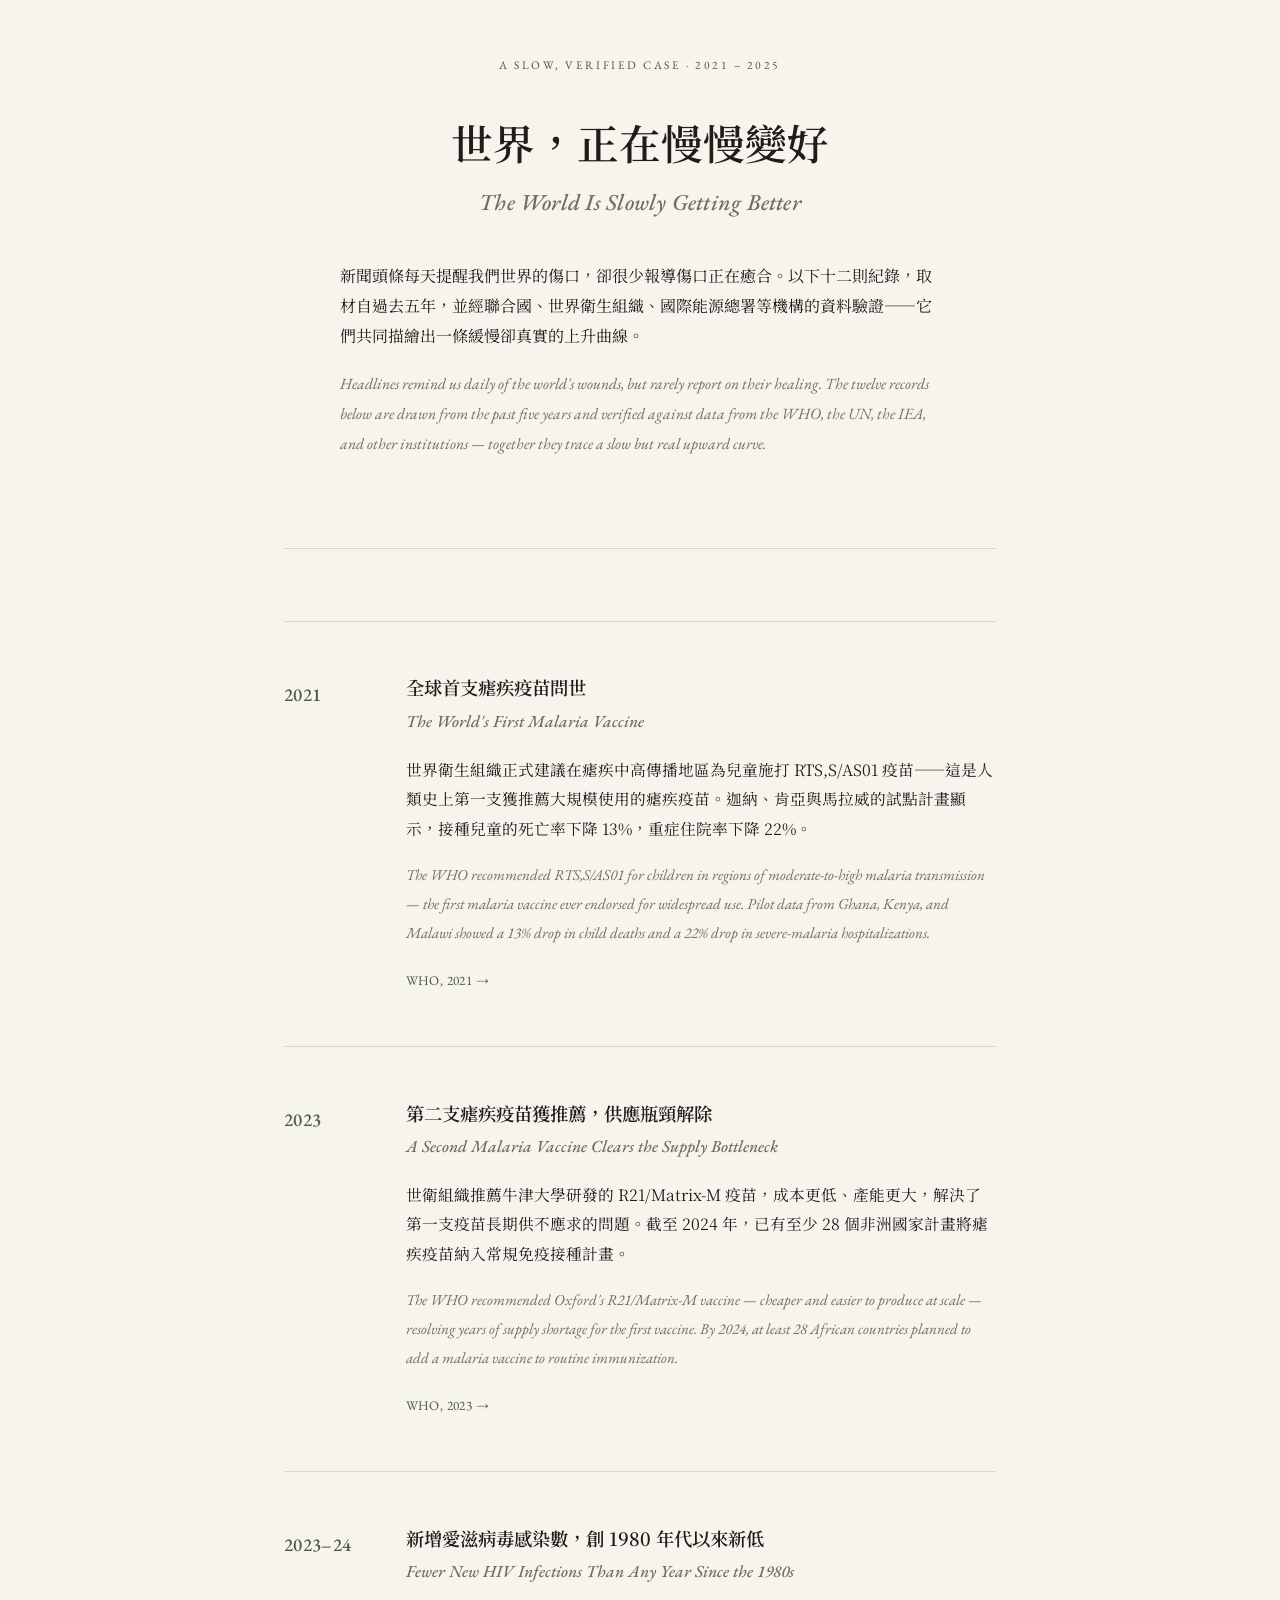
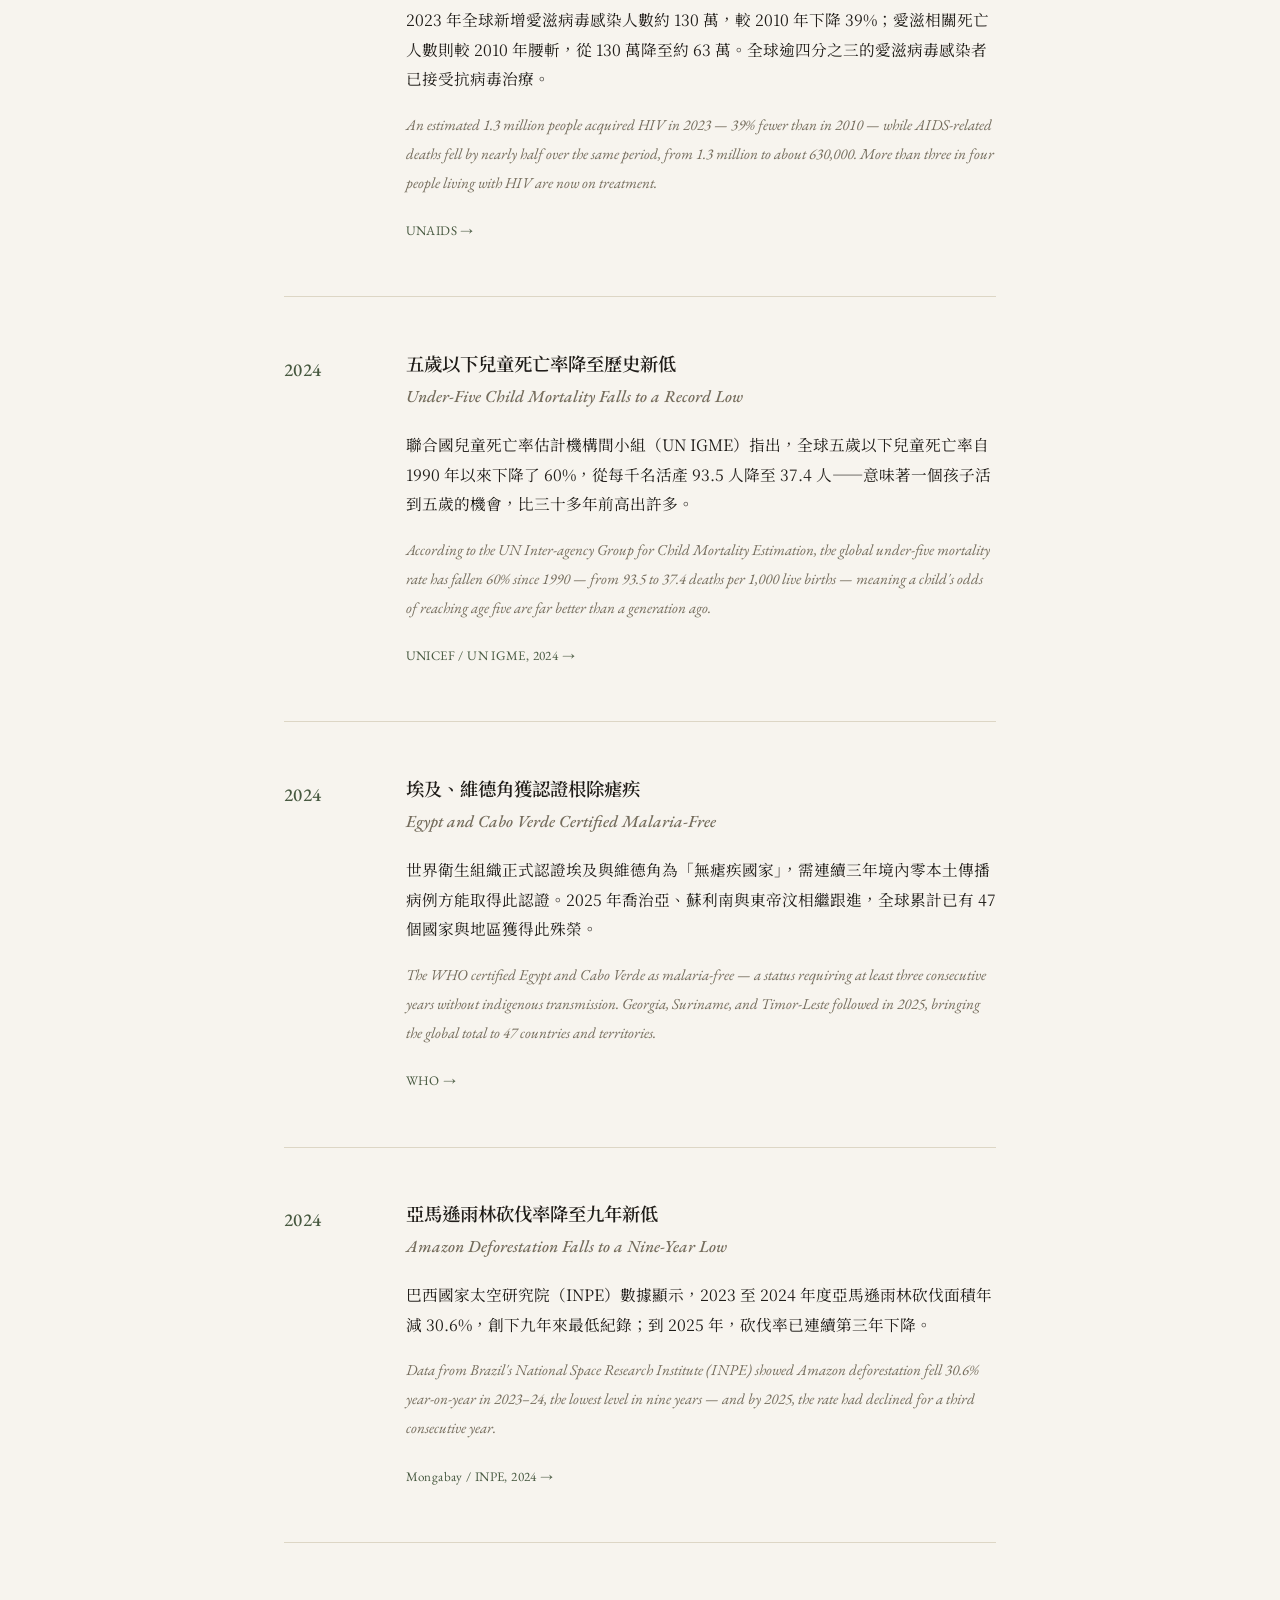
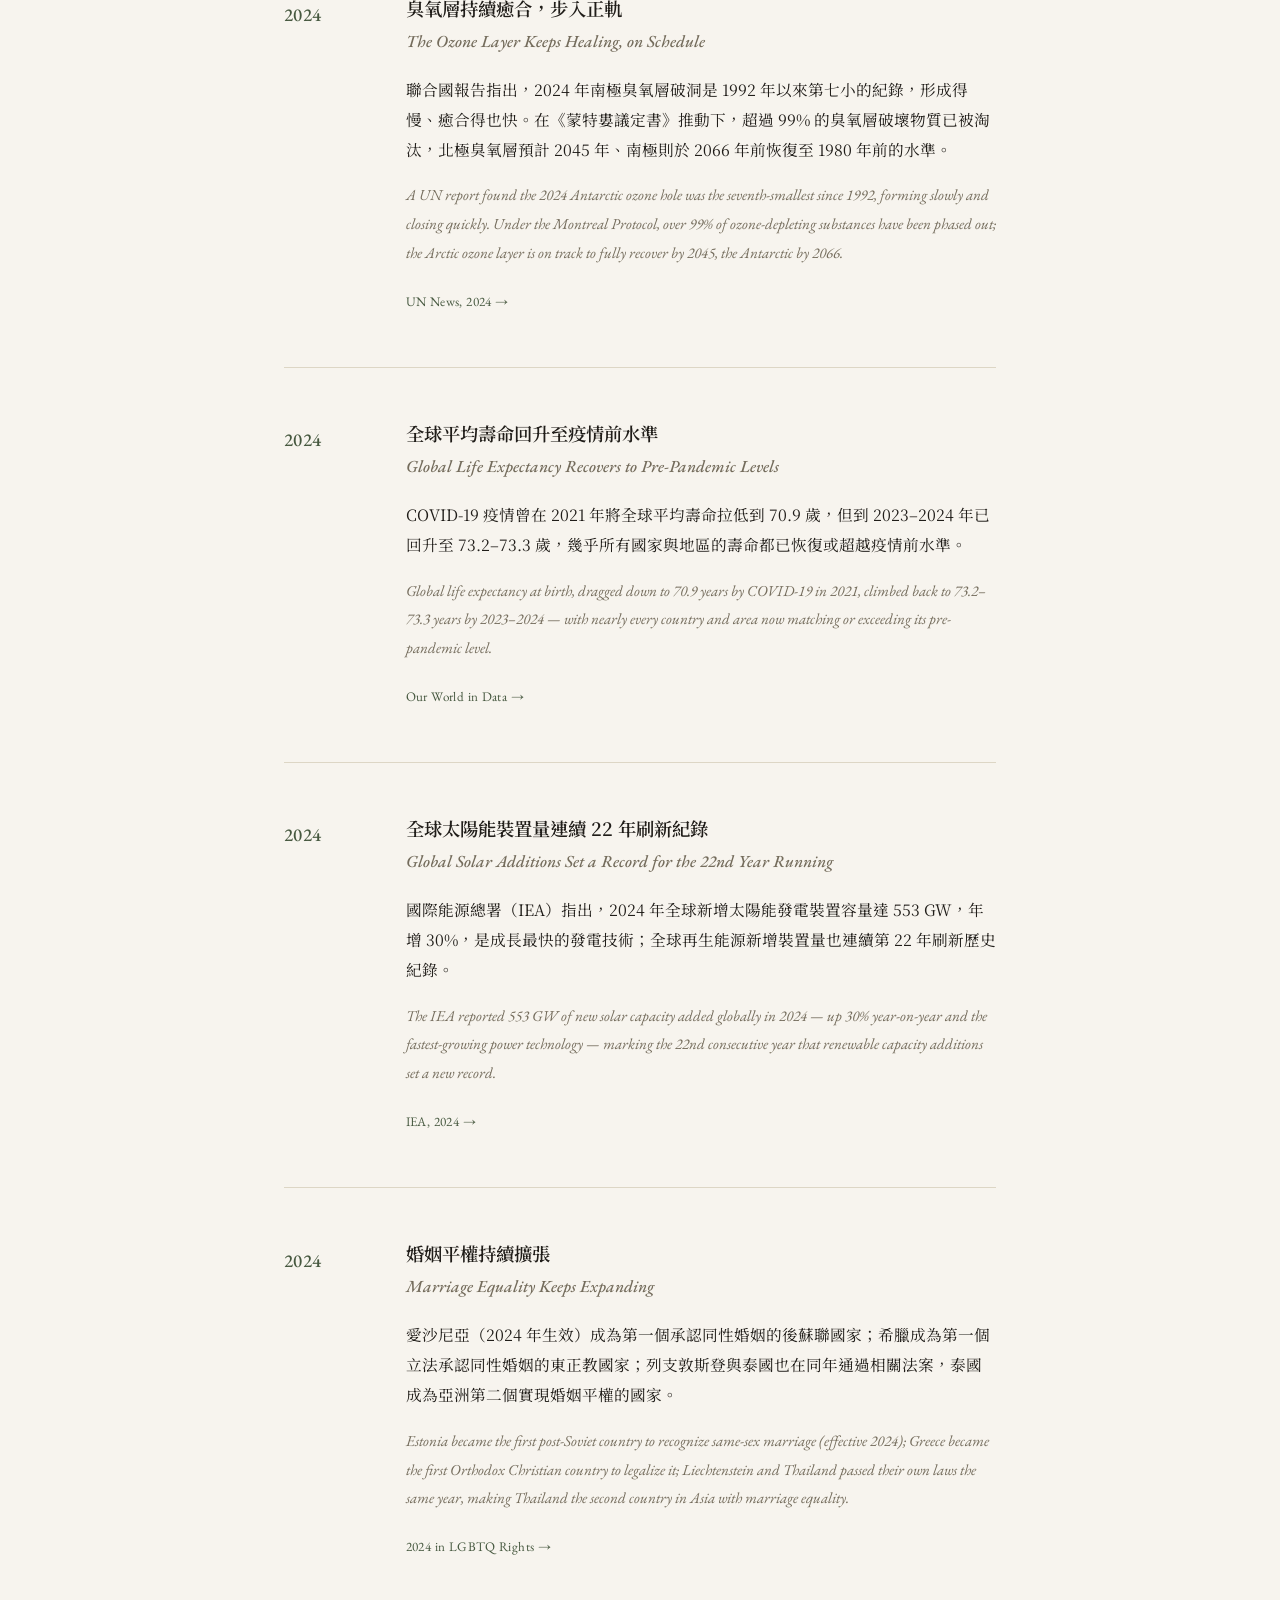
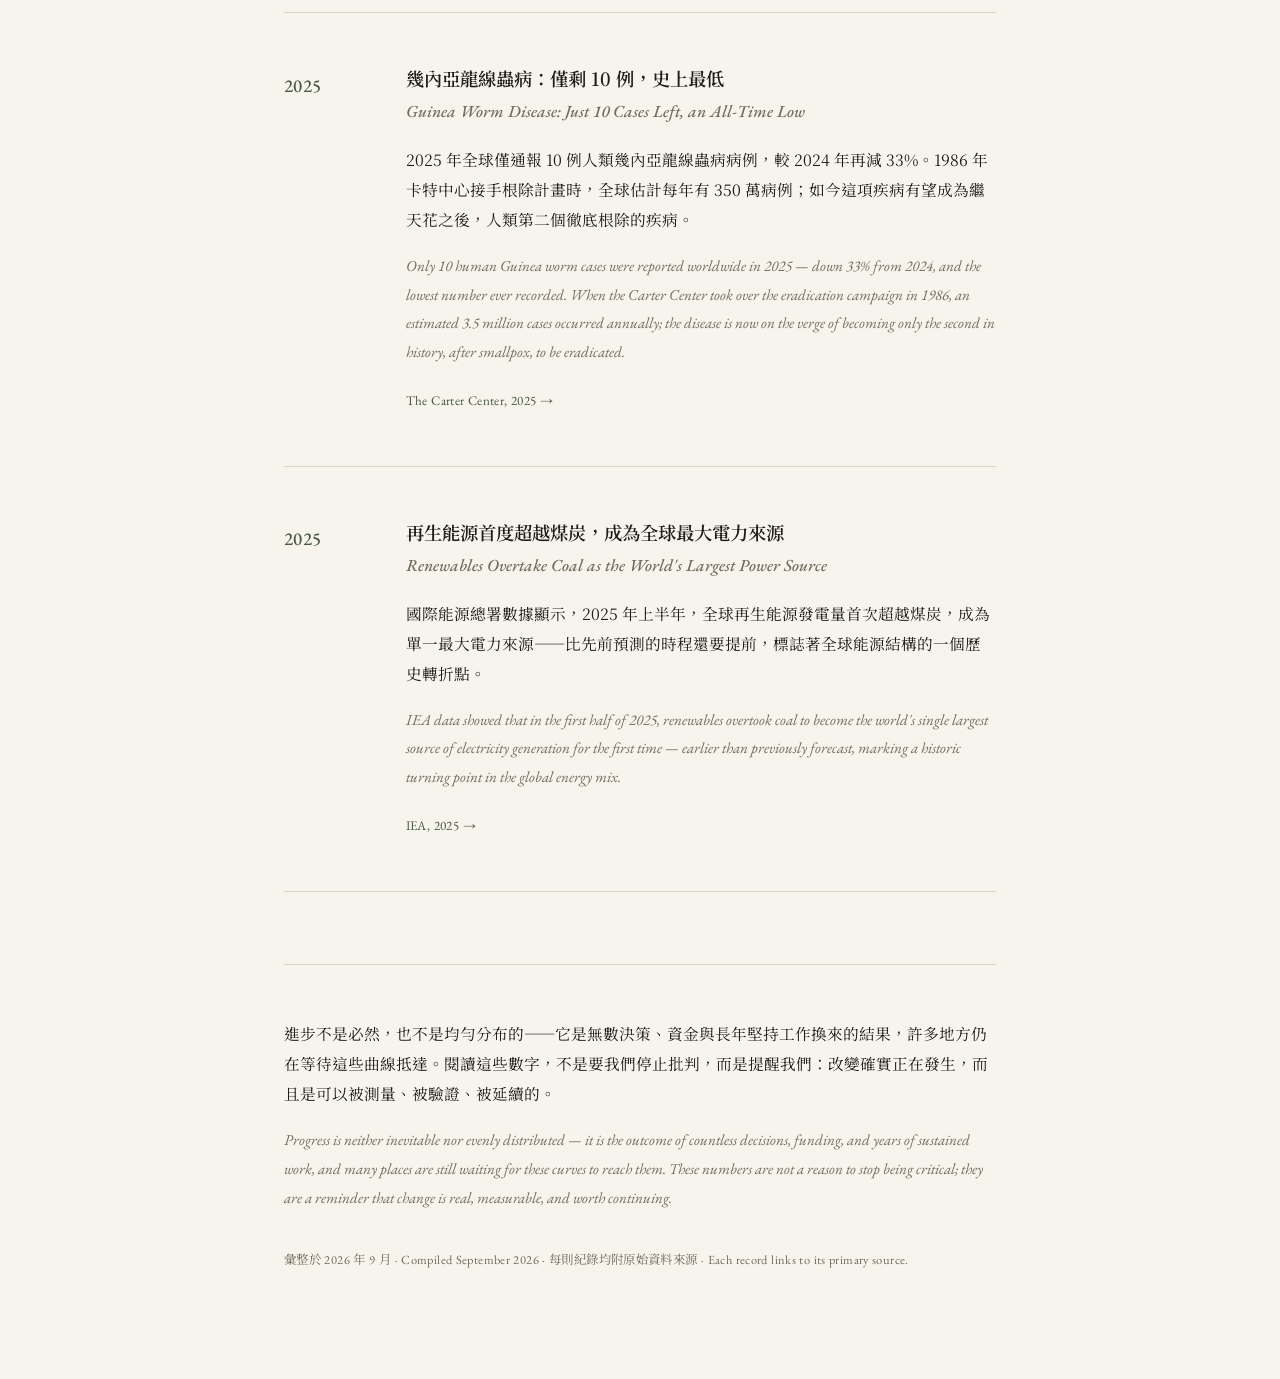
==== commit c48f5732: "Replace site with "The World Is Slowly Getting Better" Remove the previous Surphi philosophy project" ====
--- a/index.html
+++ b/index.html
@@ -1,1336 +1,160 @@
 <!DOCTYPE html>
-<html lang="zh-TW">
+<html lang="zh-Hant">
 <head>
-  <meta charset="UTF-8" />
-  <meta name="viewport" content="width=device-width, initial-scale=1.0" />
-  <title>哲思源流 — 西方哲學的脈絡</title>
-
-  <!-- Google Fonts -->
-  <link rel="preconnect" href="https://fonts.googleapis.com" />
-  <link rel="preconnect" href="https://fonts.gstatic.com" crossorigin />
-  <link href="https://fonts.googleapis.com/css2?family=Noto+Serif+TC:wght@300;400;600&family=Playfair+Display:ital,wght@0,400;0,600;1,400&family=Noto+Sans+TC:wght@300;400&display=swap" rel="stylesheet" />
-
-  <style>
-    /* ──────────────────────────────────────
-       RESET & BASE
-    ────────────────────────────────────── */
-    *, *::before, *::after { box-sizing: border-box; margin: 0; padding: 0; }
-
-    :root {
-      --cream:   #f9f5ef;
-      --parchment: #ede8de;
-      --ink:     #1a1713;
-      --ink-muted: #4a4540;
-      --gold:    #b8934a;
-      --gold-light: #d4a96a;
-      --border:  #d8cfc0;
-      --card-bg: #faf7f2;
-
-      --font-serif: 'Playfair Display', 'Noto Serif TC', Georgia, serif;
-      --font-body:  'Noto Sans TC', 'Noto Serif TC', sans-serif;
-
-      --max-w: 1100px;
-      --section-gap: 7rem;
-    }
-
-    html { scroll-behavior: smooth; }
-
-    body {
-      background: var(--cream);
-      color: var(--ink);
-      font-family: var(--font-body);
-      font-size: 16px;
-      line-height: 1.75;
-      overflow-x: hidden;
-    }
-
-    /* ──────────────────────────────────────
-       SCROLLBAR
-    ────────────────────────────────────── */
-    ::-webkit-scrollbar { width: 6px; }
-    ::-webkit-scrollbar-track { background: var(--cream); }
-    ::-webkit-scrollbar-thumb { background: var(--gold); border-radius: 3px; }
-
-    /* ──────────────────────────────────────
-       NAV
-    ────────────────────────────────────── */
-    nav {
-      position: fixed;
-      top: 0; left: 0; right: 0;
-      z-index: 100;
-      display: flex;
-      align-items: center;
-      justify-content: space-between;
-      padding: 1.1rem 2.5rem;
-      background: rgba(249, 245, 239, 0.92);
-      backdrop-filter: blur(8px);
-      border-bottom: 1px solid var(--border);
-      transition: box-shadow .3s;
-    }
-    nav.scrolled { box-shadow: 0 2px 20px rgba(0,0,0,.08); }
-
-    .nav-logo {
-      font-family: var(--font-serif);
-      font-size: 1.25rem;
-      color: var(--ink);
-      text-decoration: none;
-      letter-spacing: .02em;
-    }
-    .nav-logo span { color: var(--gold); }
-
-    .nav-links {
-      display: flex;
-      gap: 2rem;
-      list-style: none;
-    }
-    .nav-links a {
-      text-decoration: none;
-      color: var(--ink-muted);
-      font-size: .85rem;
-      letter-spacing: .08em;
-      text-transform: uppercase;
-      transition: color .25s;
-    }
-    .nav-links a:hover { color: var(--gold); }
-
-    /* hamburger (mobile) */
-    .hamburger {
-      display: none;
-      flex-direction: column;
-      gap: 5px;
-      cursor: pointer;
-      background: none;
-      border: none;
-    }
-    .hamburger span {
-      display: block;
-      width: 24px; height: 2px;
-      background: var(--ink);
-      transition: .3s;
-    }
-
-    /* ──────────────────────────────────────
-       HERO
-    ────────────────────────────────────── */
-    #hero {
-      min-height: 100vh;
-      display: flex;
-      flex-direction: column;
-      align-items: center;
-      justify-content: center;
-      text-align: center;
-      padding: 6rem 2rem 4rem;
-      position: relative;
-      overflow: hidden;
-    }
-
-    /* subtle Greek meander border top */
-    #hero::before {
-      content: '';
-      position: absolute;
-      top: 80px; left: 0; right: 0;
-      height: 2px;
-      background: repeating-linear-gradient(
-        90deg,
-        var(--gold) 0, var(--gold) 12px,
-        transparent 12px, transparent 16px
-      );
-      opacity: .35;
-    }
-
-    .hero-eyebrow {
-      font-size: .78rem;
-      letter-spacing: .22em;
-      text-transform: uppercase;
-      color: var(--gold);
-      margin-bottom: 1.4rem;
-    }
-
-    .hero-title {
-      font-family: var(--font-serif);
-      font-size: clamp(2.8rem, 6vw, 5.5rem);
-      font-weight: 400;
-      line-height: 1.1;
-      max-width: 780px;
-      margin-bottom: 1.5rem;
-    }
-    .hero-title em {
-      font-style: italic;
-      color: var(--gold);
-    }
-
-    .hero-sub {
-      font-size: 1.05rem;
-      color: var(--ink-muted);
-      max-width: 560px;
-      font-weight: 300;
-      margin-bottom: 3rem;
-    }
-
-    .hero-cta {
-      display: inline-flex;
-      align-items: center;
-      gap: .6rem;
-      padding: .85rem 2.2rem;
-      border: 1px solid var(--gold);
-      color: var(--gold);
-      text-decoration: none;
-      font-size: .85rem;
-      letter-spacing: .12em;
-      text-transform: uppercase;
-      transition: background .25s, color .25s;
-    }
-    .hero-cta:hover { background: var(--gold); color: var(--cream); }
-
-    .hero-quote {
-      position: absolute;
-      bottom: 3rem;
-      font-family: var(--font-serif);
-      font-style: italic;
-      color: var(--ink-muted);
-      font-size: .95rem;
-      opacity: .55;
-      text-align: center;
-    }
-    .hero-quote cite {
-      display: block;
-      font-style: normal;
-      font-size: .82rem;
-      letter-spacing: .06em;
-      margin-top: .3rem;
-    }
-
-    /* ──────────────────────────────────────
-       SECTION WRAPPER
-    ────────────────────────────────────── */
-    section { padding: var(--section-gap) 2rem; }
-    .container { max-width: var(--max-w); margin: 0 auto; }
-
-    .section-label {
-      font-size: .72rem;
-      letter-spacing: .25em;
-      text-transform: uppercase;
-      color: var(--gold);
-      margin-bottom: .75rem;
-    }
-    .section-title {
-      font-family: var(--font-serif);
-      font-size: clamp(1.8rem, 3.5vw, 2.8rem);
-      font-weight: 400;
-      line-height: 1.2;
-      margin-bottom: 1rem;
-    }
-    .section-desc {
-      color: var(--ink-muted);
-      max-width: 640px;
-      font-size: .98rem;
-    }
-    .divider {
-      width: 48px; height: 1px;
-      background: var(--gold);
-      margin: 1.5rem 0 3rem;
-    }
-
-    /* ──────────────────────────────────────
-       WHAT IS PHILOSOPHY
-    ────────────────────────────────────── */
-    #what {
-      background: var(--parchment);
-    }
-    .what-grid {
-      display: grid;
-      grid-template-columns: 1fr 1fr;
-      gap: 4rem;
-      align-items: center;
-    }
-    .what-text p { margin-bottom: 1rem; font-size: .98rem; color: var(--ink-muted); }
-    .what-text p:last-child { margin-bottom: 0; }
-
-    .what-pillars {
-      display: grid;
-      grid-template-columns: 1fr 1fr;
-      gap: 1.2rem;
-    }
-    .pillar {
-      background: var(--card-bg);
-      border: 1px solid var(--border);
-      padding: 1.4rem 1.2rem;
-      transition: border-color .25s, transform .25s;
-    }
-    .pillar:hover { border-color: var(--gold); transform: translateY(-3px); }
-    .pillar-icon { font-size: 1.5rem; margin-bottom: .6rem; }
-    .pillar h4 {
-      font-family: var(--font-serif);
-      font-size: 1rem;
-      margin-bottom: .4rem;
-    }
-    .pillar p { font-size: .82rem; color: var(--ink-muted); line-height: 1.6; }
-
-    /* ──────────────────────────────────────
-       TIMELINE
-    ────────────────────────────────────── */
-    #timeline { background: var(--cream); }
-
-    .timeline-wrapper {
-      position: relative;
-      padding-left: 2.5rem;
-    }
-    .timeline-wrapper::before {
-      content: '';
-      position: absolute;
-      left: 0; top: 0; bottom: 0;
-      width: 1px;
-      background: linear-gradient(to bottom, transparent, var(--gold) 5%, var(--gold) 95%, transparent);
-    }
-
-    .era {
-      margin-bottom: 3.5rem;
-      position: relative;
-    }
-    .era::before {
-      content: '';
-      position: absolute;
-      left: -2.55rem; top: .45rem;
-      width: 10px; height: 10px;
-      border-radius: 50%;
-      background: var(--gold);
-      border: 2px solid var(--cream);
-      box-shadow: 0 0 0 2px var(--gold);
-    }
-    .era-period {
-      font-size: .72rem;
-      letter-spacing: .2em;
-      text-transform: uppercase;
-      color: var(--gold);
-      margin-bottom: .3rem;
-    }
-    .era-name {
-      font-family: var(--font-serif);
-      font-size: 1.3rem;
-      margin-bottom: .5rem;
-    }
-    .era-desc { font-size: .92rem; color: var(--ink-muted); max-width: 720px; }
-
-    /* ──────────────────────────────────────
-       PHILOSOPHER CARDS
-    ────────────────────────────────────── */
-    #philosophers { background: var(--parchment); }
-
-    /* filter tabs */
-    .filter-bar {
-      display: flex;
-      flex-wrap: wrap;
-      gap: .6rem;
-      margin-bottom: 2.5rem;
-    }
-    .filter-btn {
-      padding: .4rem 1.1rem;
-      border: 1px solid var(--border);
-      background: transparent;
-      color: var(--ink-muted);
-      font-family: var(--font-body);
-      font-size: .8rem;
-      letter-spacing: .08em;
-      cursor: pointer;
-      transition: .2s;
-    }
-    .filter-btn.active,
-    .filter-btn:hover {
-      background: var(--gold);
-      border-color: var(--gold);
-      color: var(--cream);
-    }
-
-    .cards-grid {
-      display: grid;
-      grid-template-columns: repeat(auto-fill, minmax(280px, 1fr));
-      gap: 1.5rem;
-    }
-
-    .card {
-      background: var(--card-bg);
-      border: 1px solid var(--border);
-      padding: 1.8rem 1.6rem;
-      cursor: pointer;
-      transition: transform .25s, box-shadow .25s, border-color .25s;
-      position: relative;
-      overflow: hidden;
-    }
-    .card::after {
-      content: '';
-      position: absolute;
-      bottom: 0; left: 0; right: 0;
-      height: 2px;
-      background: var(--gold);
-      transform: scaleX(0);
-      transition: transform .3s;
-    }
-    .card:hover { transform: translateY(-4px); box-shadow: 0 12px 36px rgba(0,0,0,.08); border-color: var(--gold-light); }
-    .card:hover::after { transform: scaleX(1); }
-
-    .card[data-era="presocratic"] .card-era { background: #e8e0d0; }
-    .card[data-era="classical"]   .card-era { background: #dde6d5; }
-    .card[data-era="hellenistic"] .card-era { background: #d8dfe8; }
-    .card[data-era="roman"]       .card-era { background: #e8d8d8; }
-
-    .card-era {
-      display: inline-block;
-      font-size: .68rem;
-      letter-spacing: .14em;
-      text-transform: uppercase;
-      padding: .18rem .65rem;
-      border-radius: 2px;
-      color: var(--ink-muted);
-      margin-bottom: 1rem;
-    }
-    .card-name {
-      font-family: var(--font-serif);
-      font-size: 1.35rem;
-      font-weight: 400;
-      margin-bottom: .2rem;
-    }
-    .card-name-gr {
-      font-size: .82rem;
-      color: var(--ink-muted);
-      margin-bottom: .7rem;
-      font-style: italic;
-    }
-    .card-dates {
-      font-size: .75rem;
-      color: var(--gold);
-      letter-spacing: .08em;
-      margin-bottom: .9rem;
-    }
-    .card-school {
-      font-size: .78rem;
-      font-weight: 400;
-      color: var(--ink-muted);
-      margin-bottom: .8rem;
-      padding-bottom: .8rem;
-      border-bottom: 1px solid var(--border);
-    }
-    .card-summary { font-size: .88rem; color: var(--ink-muted); line-height: 1.65; }
-
-    /* ──────────────────────────────────────
-       MODAL
-    ────────────────────────────────────── */
-    .modal-overlay {
-      position: fixed;
-      inset: 0;
-      background: rgba(26, 23, 19, .55);
-      backdrop-filter: blur(4px);
-      z-index: 200;
-      display: flex;
-      align-items: center;
-      justify-content: center;
-      padding: 1.5rem;
-      opacity: 0;
-      pointer-events: none;
-      transition: opacity .3s;
-    }
-    .modal-overlay.open { opacity: 1; pointer-events: all; }
-
-    .modal {
-      background: var(--card-bg);
-      border: 1px solid var(--border);
-      max-width: 680px;
-      width: 100%;
-      max-height: 90vh;
-      overflow-y: auto;
-      padding: 2.5rem;
-      position: relative;
-      transform: translateY(20px);
-      transition: transform .3s;
-    }
-    .modal-overlay.open .modal { transform: translateY(0); }
-
-    .modal-close {
-      position: absolute;
-      top: 1.2rem; right: 1.4rem;
-      font-size: 1.4rem;
-      background: none;
-      border: none;
-      cursor: pointer;
-      color: var(--ink-muted);
-      line-height: 1;
-      transition: color .2s;
-    }
-    .modal-close:hover { color: var(--ink); }
-
-    .modal-era { font-size: .72rem; letter-spacing: .18em; text-transform: uppercase; color: var(--gold); margin-bottom: .7rem; }
-    .modal-name { font-family: var(--font-serif); font-size: 2rem; margin-bottom: .2rem; }
-    .modal-name-gr { font-style: italic; color: var(--ink-muted); font-size: .95rem; margin-bottom: .4rem; }
-    .modal-dates { font-size: .82rem; color: var(--gold); margin-bottom: 1.2rem; }
-
-    .modal-section-title {
-      font-family: var(--font-serif);
-      font-size: 1rem;
-      margin: 1.4rem 0 .5rem;
-      color: var(--ink);
-    }
-    .modal-body p { font-size: .92rem; color: var(--ink-muted); margin-bottom: .75rem; }
-    .modal-body ul { padding-left: 1.3rem; }
-    .modal-body ul li { font-size: .9rem; color: var(--ink-muted); margin-bottom: .4rem; }
-
-    .modal-divider { height: 1px; background: var(--border); margin: 1.2rem 0; }
-
-    .tag-list { display: flex; flex-wrap: wrap; gap: .5rem; margin-top: .8rem; }
-    .tag {
-      padding: .25rem .75rem;
-      border: 1px solid var(--border);
-      font-size: .75rem;
-      color: var(--ink-muted);
-      border-radius: 2px;
-    }
-
-    /* ──────────────────────────────────────
-       LINEAGE
-    ────────────────────────────────────── */
-    #lineage { background: var(--cream); }
-
-    .lineage-svg-wrap {
-      overflow-x: auto;
-      padding-bottom: 1rem;
-    }
-    .lineage-svg-wrap svg { min-width: 820px; }
-
-    /* ──────────────────────────────────────
-       SCHOOLS
-    ────────────────────────────────────── */
-    #schools { background: var(--parchment); }
-
-    .schools-grid {
-      display: grid;
-      grid-template-columns: repeat(auto-fill, minmax(240px, 1fr));
-      gap: 1.3rem;
-    }
-    .school-card {
-      border: 1px solid var(--border);
-      padding: 1.6rem 1.4rem;
-      background: var(--card-bg);
-      transition: border-color .25s;
-    }
-    .school-card:hover { border-color: var(--gold); }
-    .school-icon { font-size: 1.6rem; margin-bottom: .7rem; }
-    .school-name {
-      font-family: var(--font-serif);
-      font-size: 1.1rem;
-      margin-bottom: .4rem;
-    }
-    .school-period { font-size: .75rem; color: var(--gold); margin-bottom: .7rem; }
-    .school-desc { font-size: .85rem; color: var(--ink-muted); line-height: 1.65; }
-
-    /* ──────────────────────────────────────
-       QUOTES MARQUEE
-    ────────────────────────────────────── */
-    #quotes {
-      background: var(--ink);
-      padding: 3rem 0;
-      overflow: hidden;
-    }
-    .marquee-track {
-      display: flex;
-      gap: 4rem;
-      animation: marquee 35s linear infinite;
-      white-space: nowrap;
-    }
-    @keyframes marquee {
-      from { transform: translateX(0); }
-      to   { transform: translateX(-50%); }
-    }
-    .marquee-item {
-      font-family: var(--font-serif);
-      font-style: italic;
-      color: var(--gold-light);
-      font-size: 1.05rem;
-      opacity: .75;
-      flex-shrink: 0;
-    }
-    .marquee-item span {
-      font-style: normal;
-      font-size: .72rem;
-      letter-spacing: .1em;
-      color: var(--border);
-      margin-left: .8rem;
-    }
-
-    /* ──────────────────────────────────────
-       FOOTER
-    ────────────────────────────────────── */
-    footer {
-      background: var(--ink);
-      color: var(--parchment);
-      text-align: center;
-      padding: 2.5rem 2rem;
-      font-size: .82rem;
-      letter-spacing: .05em;
-    }
-    footer a { color: var(--gold); text-decoration: none; }
-
-    /* ──────────────────────────────────────
-       FADE-IN ANIMATION
-    ────────────────────────────────────── */
-    .fade-in {
-      opacity: 0;
-      transform: translateY(22px);
-      transition: opacity .6s ease, transform .6s ease;
-    }
-    .fade-in.visible { opacity: 1; transform: translateY(0); }
-
-    /* ──────────────────────────────────────
-       RESPONSIVE
-    ────────────────────────────────────── */
-    @media (max-width: 768px) {
-      .nav-links { display: none; flex-direction: column; position: absolute; top: 100%; left: 0; right: 0; background: var(--cream); border-bottom: 1px solid var(--border); padding: 1rem 2rem; }
-      .nav-links.open { display: flex; }
-      .hamburger { display: flex; }
-
-      .what-grid { grid-template-columns: 1fr; gap: 2.5rem; }
-      .what-pillars { grid-template-columns: 1fr 1fr; }
-
-      .modal { padding: 1.8rem 1.4rem; }
-    }
-
-    @media (max-width: 480px) {
-      .what-pillars { grid-template-columns: 1fr; }
-    }
-  </style>
+<meta charset="UTF-8">
+<meta name="viewport" content="width=device-width, initial-scale=1.0">
+<title>漸好 · The World Is Slowly Getting Better</title>
+<meta name="description" content="十二則過去五年間、經聯合國與世界衛生組織等機構驗證的紀錄，說明世界正在緩慢但真實地變好。Twelve verified records from the past five years showing the world is slowly, but really, getting better.">
+<link rel="preconnect" href="https://fonts.googleapis.com">
+<link rel="preconnect" href="https://fonts.gstatic.com" crossorigin>
+<link href="https://fonts.googleapis.com/css2?family=EB+Garamond:ital,wght@0,400;0,500;0,600;1,400&family=Noto+Serif+TC:wght@400;500;600;700&display=swap" rel="stylesheet">
+<link rel="stylesheet" href="styles.css">
 </head>
 <body>
 
-<!-- ═══════════════════════════════════════
-     NAVIGATION
-════════════════════════════════════════ -->
-<nav id="main-nav">
-  <a href="#hero" class="nav-logo">哲思<span>源流</span></a>
-  <ul class="nav-links" id="nav-links">
-    <li><a href="#what">何謂哲學</a></li>
-    <li><a href="#timeline">歷史脈絡</a></li>
-    <li><a href="#philosophers">哲學家</a></li>
-    <li><a href="#lineage">傳承圖</a></li>
-    <li><a href="#schools">學派</a></li>
-  </ul>
-  <button class="hamburger" id="hamburger" aria-label="選單">
-    <span></span><span></span><span></span>
-  </button>
-</nav>
+<div class="wrap">
 
-<!-- ═══════════════════════════════════════
-     HERO
-════════════════════════════════════════ -->
-<section id="hero">
-  <p class="hero-eyebrow">西方古典哲學</p>
-  <h1 class="hero-title">探索思想的<em>源流</em><br/>與哲人的智慧傳承</h1>
-  <p class="hero-sub">從泰利斯到馬可·奧理略，跨越千年的哲學脈絡——<br/>在此，凝視人類最深刻的自我追問。</p>
-  <a href="#what" class="hero-cta">開始探索 ↓</a>
-  <blockquote class="hero-quote">
-    "The unexamined life is not worth living."
-    <cite>— Socrates</cite>
-  </blockquote>
-</section>
+  <header class="hero">
+    <p class="kicker">A SLOW, VERIFIED CASE · 2021 – 2025</p>
+    <h1>世界，正在慢慢變好<br><span class="en">The World Is Slowly Getting Better</span></h1>
+    <div class="hero-lede">
+      <p class="zh">新聞頭條每天提醒我們世界的傷口，卻很少報導傷口正在癒合。以下十二則紀錄，取材自過去五年，並經聯合國、世界衛生組織、國際能源總署等機構的資料驗證——它們共同描繪出一條緩慢卻真實的上升曲線。</p>
+      <p class="en">Headlines remind us daily of the world's wounds, but rarely report on their healing. The twelve records below are drawn from the past five years and verified against data from the WHO, the UN, the IEA, and other institutions — together they trace a slow but real upward curve.</p>
+    </div>
+  </header>
 
-<!-- ═══════════════════════════════════════
-     WHAT IS PHILOSOPHY
-════════════════════════════════════════ -->
-<section id="what">
-  <div class="container">
-    <div class="what-grid fade-in">
-      <div class="what-text">
-        <p class="section-label">何謂哲學</p>
-        <h2 class="section-title">φιλοσοφία<br/>愛智之學</h2>
-        <div class="divider"></div>
-        <p>「哲學」源自希臘語 <em>philosophia</em>，意為「對智慧的熱愛」。它不提供確定的答案，而是透過嚴謹的追問，揭示隱藏在日常生活背後的根本問題。</p>
-        <p>古希臘人認為，哲學是一切學問的根基——無論是自然科學、倫理學，還是政治理論，皆從哲學的土壤中生長出來。</p>
-        <p>哲學思考訓練我們如何辨別真偽、如何正確推論、如何過一個有意義的人生——這正是它歷久彌新的原因。</p>
+  <main class="record-list">
+
+    <article class="record" id="r01">
+      <div class="record-year">2021</div>
+      <div class="record-body">
+        <h2><span class="zh">全球首支瘧疾疫苗問世</span><span class="en">The World's First Malaria Vaccine</span></h2>
+        <p class="zh">世界衛生組織正式建議在瘧疾中高傳播地區為兒童施打 RTS,S/AS01 疫苗——這是人類史上第一支獲推薦大規模使用的瘧疾疫苗。迦納、肯亞與馬拉威的試點計畫顯示，接種兒童的死亡率下降 13%，重症住院率下降 22%。</p>
+        <p class="en">The WHO recommended RTS,S/AS01 for children in regions of moderate-to-high malaria transmission — the first malaria vaccine ever endorsed for widespread use. Pilot data from Ghana, Kenya, and Malawi showed a 13% drop in child deaths and a 22% drop in severe-malaria hospitalizations.</p>
+        <a class="source" href="https://www.who.int/news/item/06-10-2021-who-recommends-groundbreaking-malaria-vaccine-for-children-at-risk" target="_blank" rel="noopener">WHO, 2021 →</a>
       </div>
-      <div class="what-pillars">
-        <div class="pillar">
-          <div class="pillar-icon">🔍</div>
-          <h4>形上學</h4>
-          <p>探討存在的本質：世界是什麼？現實的根本是什麼？</p>
-        </div>
-        <div class="pillar">
-          <div class="pillar-icon">⚖️</div>
-          <h4>倫理學</h4>
-          <p>探究善惡與道德：我們應當如何生活？什麼是美好人生？</p>
-        </div>
-        <div class="pillar">
-          <div class="pillar-icon">🧠</div>
-          <h4>知識論</h4>
-          <p>分析知識的來源與界限：我們能知道什麼？知識如何可能？</p>
-        </div>
-        <div class="pillar">
-          <div class="pillar-icon">🏛️</div>
-          <h4>政治哲學</h4>
-          <p>探討正義與國家：什麼是理想的社會秩序與政體？</p>
-        </div>
+    </article>
+
+    <article class="record" id="r02">
+      <div class="record-year">2023</div>
+      <div class="record-body">
+        <h2><span class="zh">第二支瘧疾疫苗獲推薦，供應瓶頸解除</span><span class="en">A Second Malaria Vaccine Clears the Supply Bottleneck</span></h2>
+        <p class="zh">世衛組織推薦牛津大學研發的 R21/Matrix-M 疫苗，成本更低、產能更大，解決了第一支疫苗長期供不應求的問題。截至 2024 年，已有至少 28 個非洲國家計畫將瘧疾疫苗納入常規免疫接種計畫。</p>
+        <p class="en">The WHO recommended Oxford's R21/Matrix-M vaccine — cheaper and easier to produce at scale — resolving years of supply shortage for the first vaccine. By 2024, at least 28 African countries planned to add a malaria vaccine to routine immunization.</p>
+        <a class="source" href="https://www.who.int/news/item/02-10-2023-who-recommends-r21-matrix-m-vaccine-for-malaria-prevention-in-updated-advice-on-immunization" target="_blank" rel="noopener">WHO, 2023 →</a>
       </div>
-    </div>
-  </div>
-</section>
+    </article>
 
-<!-- ═══════════════════════════════════════
-     TIMELINE
-════════════════════════════════════════ -->
-<section id="timeline">
-  <div class="container">
-    <p class="section-label fade-in">歷史脈絡</p>
-    <h2 class="section-title fade-in">古典哲學的四個時代</h2>
-    <div class="divider fade-in"></div>
-    <div class="timeline-wrapper">
+    <article class="record" id="r03">
+      <div class="record-year">2023–24</div>
+      <div class="record-body">
+        <h2><span class="zh">新增愛滋病毒感染數，創 1980 年代以來新低</span><span class="en">Fewer New HIV Infections Than Any Year Since the 1980s</span></h2>
+        <p class="zh">2023 年全球新增愛滋病毒感染人數約 130 萬，較 2010 年下降 39%；愛滋相關死亡人數則較 2010 年腰斬，從 130 萬降至約 63 萬。全球逾四分之三的愛滋病毒感染者已接受抗病毒治療。</p>
+        <p class="en">An estimated 1.3 million people acquired HIV in 2023 — 39% fewer than in 2010 — while AIDS-related deaths fell by nearly half over the same period, from 1.3 million to about 630,000. More than three in four people living with HIV are now on treatment.</p>
+        <a class="source" href="https://www.unaids.org/en/UNAIDS-global-AIDS-update-2025" target="_blank" rel="noopener">UNAIDS →</a>
+      </div>
+    </article>
 
-      <div class="era fade-in">
-        <p class="era-period">約 BCE 624 — BCE 400</p>
-        <h3 class="era-name">前蘇格拉底時期 Pre-Socratic</h3>
-        <p class="era-desc">哲學從神話中誕生。米利都學派的泰利斯首次嘗試以自然原因（而非神意）解釋世界，開啟了理性探究的傳統。赫拉克利特、巴門尼德、德謨克利特等人進一步探討「萬物本原（ἀρχή）」——水、火、氣、原子——為後世哲學奠定本體論的基礎。</p>
+    <article class="record" id="r04">
+      <div class="record-year">2024</div>
+      <div class="record-body">
+        <h2><span class="zh">五歲以下兒童死亡率降至歷史新低</span><span class="en">Under-Five Child Mortality Falls to a Record Low</span></h2>
+        <p class="zh">聯合國兒童死亡率估計機構間小組（UN IGME）指出，全球五歲以下兒童死亡率自 1990 年以來下降了 60%，從每千名活產 93.5 人降至 37.4 人——意味著一個孩子活到五歲的機會，比三十多年前高出許多。</p>
+        <p class="en">According to the UN Inter-agency Group for Child Mortality Estimation, the global under-five mortality rate has fallen 60% since 1990 — from 93.5 to 37.4 deaths per 1,000 live births — meaning a child's odds of reaching age five are far better than a generation ago.</p>
+        <a class="source" href="https://data.unicef.org/resources/levels-and-trends-in-child-mortality-2024/" target="_blank" rel="noopener">UNICEF / UN IGME, 2024 →</a>
       </div>
+    </article>
 
-      <div class="era fade-in">
-        <p class="era-period">約 BCE 470 — BCE 322</p>
-        <h3 class="era-name">古典時期 Classical</h3>
-        <p class="era-desc">蘇格拉底、柏拉圖、亞里斯多德形成人類思想史上最偉大的師承鏈。蘇格拉底以詰問法（elenchus）轉向倫理探究；柏拉圖建立理型論（Theory of Forms）；亞里斯多德則系統化邏輯、生物學、倫理學與政治學，成為「百科全書式哲人」。</p>
+    <article class="record" id="r05">
+      <div class="record-year">2024</div>
+      <div class="record-body">
+        <h2><span class="zh">埃及、維德角獲認證根除瘧疾</span><span class="en">Egypt and Cabo Verde Certified Malaria-Free</span></h2>
+        <p class="zh">世界衛生組織正式認證埃及與維德角為「無瘧疾國家」，需連續三年境內零本土傳播病例方能取得此認證。2025 年喬治亞、蘇利南與東帝汶相繼跟進，全球累計已有 47 個國家與地區獲得此殊榮。</p>
+        <p class="en">The WHO certified Egypt and Cabo Verde as malaria-free — a status requiring at least three consecutive years without indigenous transmission. Georgia, Suriname, and Timor-Leste followed in 2025, bringing the global total to 47 countries and territories.</p>
+        <a class="source" href="https://www.who.int/teams/global-malaria-programme/elimination/countries-and-territories-certified-malaria-free-by-who" target="_blank" rel="noopener">WHO →</a>
       </div>
+    </article>
 
-      <div class="era fade-in">
-        <p class="era-period">約 BCE 323 — BCE 31</p>
-        <h3 class="era-name">希臘化時期 Hellenistic</h3>
-        <p class="era-desc">亞歷山大大帝的征服使希臘文化擴散至地中海世界。哲學從城邦政治轉向個人幸福（eudaimonia）的追求。斯多噶學派強調理性與德行；伊比鳩魯學派以快樂為善；懷疑論者則懸置一切判斷。</p>
+    <article class="record" id="r06">
+      <div class="record-year">2024</div>
+      <div class="record-body">
+        <h2><span class="zh">亞馬遜雨林砍伐率降至九年新低</span><span class="en">Amazon Deforestation Falls to a Nine-Year Low</span></h2>
+        <p class="zh">巴西國家太空研究院（INPE）數據顯示，2023 至 2024 年度亞馬遜雨林砍伐面積年減 30.6%，創下九年來最低紀錄；到 2025 年，砍伐率已連續第三年下降。</p>
+        <p class="en">Data from Brazil's National Space Research Institute (INPE) showed Amazon deforestation fell 30.6% year-on-year in 2023–24, the lowest level in nine years — and by 2025, the rate had declined for a third consecutive year.</p>
+        <a class="source" href="https://news.mongabay.com/2024/11/amazon-deforestation-in-brazil-plunges-31-to-lowest-level-in-9-years/" target="_blank" rel="noopener">Mongabay / INPE, 2024 →</a>
       </div>
+    </article>
 
-      <div class="era fade-in">
-        <p class="era-period">約 BCE 31 — CE 529</p>
-        <h3 class="era-name">羅馬時期 Roman</h3>
-        <p class="era-desc">羅馬帝國繼承並發展希臘哲學，尤以斯多噶主義盛行。西塞羅將希臘哲學引介給拉丁世界；塞內卡、愛比克泰德與馬可·奧理略將斯多噶哲學付諸實踐。新柏拉圖主義（Neoplatonism）在普羅提諾手中達到頂峰，最終與基督宗教神學相融合。</p>
+    <article class="record" id="r07">
+      <div class="record-year">2024</div>
+      <div class="record-body">
+        <h2><span class="zh">臭氧層持續癒合，步入正軌</span><span class="en">The Ozone Layer Keeps Healing, on Schedule</span></h2>
+        <p class="zh">聯合國報告指出，2024 年南極臭氧層破洞是 1992 年以來第七小的紀錄，形成得慢、癒合得也快。在《蒙特婁議定書》推動下，超過 99% 的臭氧層破壞物質已被淘汰，北極臭氧層預計 2045 年、南極則於 2066 年前恢復至 1980 年前的水準。</p>
+        <p class="en">A UN report found the 2024 Antarctic ozone hole was the seventh-smallest since 1992, forming slowly and closing quickly. Under the Montreal Protocol, over 99% of ozone-depleting substances have been phased out; the Arctic ozone layer is on track to fully recover by 2045, the Antarctic by 2066.</p>
+        <a class="source" href="https://news.un.org/en/story/2024/09/1154366" target="_blank" rel="noopener">UN News, 2024 →</a>
       </div>
+    </article>
 
-    </div>
-  </div>
-</section>
+    <article class="record" id="r08">
+      <div class="record-year">2024</div>
+      <div class="record-body">
+        <h2><span class="zh">全球平均壽命回升至疫情前水準</span><span class="en">Global Life Expectancy Recovers to Pre-Pandemic Levels</span></h2>
+        <p class="zh">COVID-19 疫情曾在 2021 年將全球平均壽命拉低到 70.9 歲，但到 2023–2024 年已回升至 73.2–73.3 歲，幾乎所有國家與地區的壽命都已恢復或超越疫情前水準。</p>
+        <p class="en">Global life expectancy at birth, dragged down to 70.9 years by COVID-19 in 2021, climbed back to 73.2–73.3 years by 2023–2024 — with nearly every country and area now matching or exceeding its pre-pandemic level.</p>
+        <a class="source" href="https://ourworldindata.org/data-insights/life-expectancy-is-returning-to-pre-pandemic-levels" target="_blank" rel="noopener">Our World in Data →</a>
+      </div>
+    </article>
 
-<!-- ═══════════════════════════════════════
-     PHILOSOPHERS
-════════════════════════════════════════ -->
-<section id="philosophers">
-  <div class="container">
-    <p class="section-label fade-in">哲學家列傳</p>
-    <h2 class="section-title fade-in">點擊卡片深入探索</h2>
-    <div class="divider fade-in"></div>
+    <article class="record" id="r09">
+      <div class="record-year">2024</div>
+      <div class="record-body">
+        <h2><span class="zh">全球太陽能裝置量連續 22 年刷新紀錄</span><span class="en">Global Solar Additions Set a Record for the 22nd Year Running</span></h2>
+        <p class="zh">國際能源總署（IEA）指出，2024 年全球新增太陽能發電裝置容量達 553 GW，年增 30%，是成長最快的發電技術；全球再生能源新增裝置量也連續第 22 年刷新歷史紀錄。</p>
+        <p class="en">The IEA reported 553 GW of new solar capacity added globally in 2024 — up 30% year-on-year and the fastest-growing power technology — marking the 22nd consecutive year that renewable capacity additions set a new record.</p>
+        <a class="source" href="https://www.iea.org/reports/renewables-2024/executive-summary" target="_blank" rel="noopener">IEA, 2024 →</a>
+      </div>
+    </article>
 
-    <div class="filter-bar fade-in">
-      <button class="filter-btn active" data-filter="all">全部</button>
-      <button class="filter-btn" data-filter="presocratic">前蘇格拉底</button>
-      <button class="filter-btn" data-filter="classical">古典時期</button>
-      <button class="filter-btn" data-filter="hellenistic">希臘化時期</button>
-      <button class="filter-btn" data-filter="roman">羅馬時期</button>
-    </div>
+    <article class="record" id="r10">
+      <div class="record-year">2024</div>
+      <div class="record-body">
+        <h2><span class="zh">婚姻平權持續擴張</span><span class="en">Marriage Equality Keeps Expanding</span></h2>
+        <p class="zh">愛沙尼亞（2024 年生效）成為第一個承認同性婚姻的後蘇聯國家；希臘成為第一個立法承認同性婚姻的東正教國家；列支敦斯登與泰國也在同年通過相關法案，泰國成為亞洲第二個實現婚姻平權的國家。</p>
+        <p class="en">Estonia became the first post-Soviet country to recognize same-sex marriage (effective 2024); Greece became the first Orthodox Christian country to legalize it; Liechtenstein and Thailand passed their own laws the same year, making Thailand the second country in Asia with marriage equality.</p>
+        <a class="source" href="https://en.wikipedia.org/wiki/2024_in_LGBTQ_rights" target="_blank" rel="noopener">2024 in LGBTQ Rights →</a>
+      </div>
+    </article>
 
-    <div class="cards-grid" id="cards-grid"></div>
-  </div>
-</section>
+    <article class="record" id="r11">
+      <div class="record-year">2025</div>
+      <div class="record-body">
+        <h2><span class="zh">幾內亞龍線蟲病：僅剩 10 例，史上最低</span><span class="en">Guinea Worm Disease: Just 10 Cases Left, an All-Time Low</span></h2>
+        <p class="zh">2025 年全球僅通報 10 例人類幾內亞龍線蟲病病例，較 2024 年再減 33%。1986 年卡特中心接手根除計畫時，全球估計每年有 350 萬病例；如今這項疾病有望成為繼天花之後，人類第二個徹底根除的疾病。</p>
+        <p class="en">Only 10 human Guinea worm cases were reported worldwide in 2025 — down 33% from 2024, and the lowest number ever recorded. When the Carter Center took over the eradication campaign in 1986, an estimated 3.5 million cases occurred annually; the disease is now on the verge of becoming only the second in history, after smallpox, to be eradicated.</p>
+        <a class="source" href="https://www.cartercenter.org/news/guinea-worm-announcement/" target="_blank" rel="noopener">The Carter Center, 2025 →</a>
+      </div>
+    </article>
 
-<!-- ═══════════════════════════════════════
-     LINEAGE DIAGRAM
-════════════════════════════════════════ -->
-<section id="lineage">
-  <div class="container">
-    <p class="section-label fade-in">思想傳承</p>
-    <h2 class="section-title fade-in">哲學師承關係圖</h2>
-    <p class="section-desc fade-in">從前蘇格拉底時期到羅馬時期，思想如何透過師徒關係與學派延續、演化。</p>
-    <div class="divider fade-in"></div>
-    <div class="lineage-svg-wrap fade-in">
-      <svg viewBox="0 0 900 480" xmlns="http://www.w3.org/2000/svg" font-family="Georgia, serif" style="width:100%;height:auto;">
-        <defs>
-          <marker id="arrow" markerWidth="8" markerHeight="8" refX="6" refY="3" orient="auto">
-            <path d="M0,0 L0,6 L8,3 z" fill="#b8934a" opacity=".7"/>
-          </marker>
-        </defs>
+    <article class="record" id="r12">
+      <div class="record-year">2025</div>
+      <div class="record-body">
+        <h2><span class="zh">再生能源首度超越煤炭，成為全球最大電力來源</span><span class="en">Renewables Overtake Coal as the World's Largest Power Source</span></h2>
+        <p class="zh">國際能源總署數據顯示，2025 年上半年，全球再生能源發電量首次超越煤炭，成為單一最大電力來源——比先前預測的時程還要提前，標誌著全球能源結構的一個歷史轉折點。</p>
+        <p class="en">IEA data showed that in the first half of 2025, renewables overtook coal to become the world's single largest source of electricity generation for the first time — earlier than previously forecast, marking a historic turning point in the global energy mix.</p>
+        <a class="source" href="https://www.iea.org/reports/electricity-mid-year-update-2025/supply-renewables-grow-the-most-followed-by-gas-and-nuclear" target="_blank" rel="noopener">IEA, 2025 →</a>
+      </div>
+    </article>
 
-        <!-- Era bands -->
-        <rect x="0" y="0" width="900" height="480" fill="#f9f5ef"/>
-        <rect x="0"   y="30" width="170" height="420" fill="#f0ebe0" rx="0"/>
-        <rect x="170" y="30" width="220" height="420" fill="#e8f0e4" rx="0" opacity=".55"/>
-        <rect x="390" y="30" width="270" height="420" fill="#e4eaf0" rx="0" opacity=".55"/>
-        <rect x="660" y="30" width="240" height="420" fill="#f0e4e4" rx="0" opacity=".55"/>
+  </main>
 
-        <!-- Era labels -->
-        <text x="85"  y="22" text-anchor="middle" font-size="10" fill="#b8934a" letter-spacing="1">前蘇格拉底</text>
-        <text x="280" y="22" text-anchor="middle" font-size="10" fill="#6a8a60" letter-spacing="1">古典時期</text>
-        <text x="525" y="22" text-anchor="middle" font-size="10" fill="#5a7090" letter-spacing="1">希臘化時期</text>
-        <text x="780" y="22" text-anchor="middle" font-size="10" fill="#906060" letter-spacing="1">羅馬時期</text>
+  <footer class="closing">
+    <p class="zh">進步不是必然，也不是均勻分布的——它是無數決策、資金與長年堅持工作換來的結果，許多地方仍在等待這些曲線抵達。閱讀這些數字，不是要我們停止批判，而是提醒我們：改變確實正在發生，而且是可以被測量、被驗證、被延續的。</p>
+    <p class="en">Progress is neither inevitable nor evenly distributed — it is the outcome of countless decisions, funding, and years of sustained work, and many places are still waiting for these curves to reach them. These numbers are not a reason to stop being critical; they are a reminder that change is real, measurable, and worth continuing.</p>
+    <p class="meta">彙整於 2026 年 9 月 · Compiled September 2026 · 每則紀錄均附原始資料來源 · Each record links to its primary source.</p>
+  </footer>
 
-        <!-- NODES helper: rounded rect + text -->
-        <!-- Pre-Socratics -->
-        <g class="node" transform="translate(20,60)">
-          <rect width="130" height="44" rx="3" fill="#faf7f2" stroke="#d8cfc0" stroke-width="1"/>
-          <text x="65" y="18" text-anchor="middle" font-size="12" fill="#1a1713">泰利斯</text>
-          <text x="65" y="33" text-anchor="middle" font-size="9" fill="#b8934a">Thales · BCE 624</text>
-        </g>
-        <g class="node" transform="translate(20,130)">
-          <rect width="130" height="44" rx="3" fill="#faf7f2" stroke="#d8cfc0" stroke-width="1"/>
-          <text x="65" y="18" text-anchor="middle" font-size="12" fill="#1a1713">阿那克西美尼</text>
-          <text x="65" y="33" text-anchor="middle" font-size="9" fill="#b8934a">Anaximenes · BCE 586</text>
-        </g>
-        <g class="node" transform="translate(20,200)">
-          <rect width="130" height="44" rx="3" fill="#faf7f2" stroke="#d8cfc0" stroke-width="1"/>
-          <text x="65" y="18" text-anchor="middle" font-size="12" fill="#1a1713">赫拉克利特</text>
-          <text x="65" y="33" text-anchor="middle" font-size="9" fill="#b8934a">Heraclitus · BCE 535</text>
-        </g>
-        <g class="node" transform="translate(20,270)">
-          <rect width="130" height="44" rx="3" fill="#faf7f2" stroke="#d8cfc0" stroke-width="1"/>
-          <text x="65" y="18" text-anchor="middle" font-size="12" fill="#1a1713">巴門尼德</text>
-          <text x="65" y="33" text-anchor="middle" font-size="9" fill="#b8934a">Parmenides · BCE 515</text>
-        </g>
-        <g class="node" transform="translate(20,340)">
-          <rect width="130" height="44" rx="3" fill="#faf7f2" stroke="#d8cfc0" stroke-width="1"/>
-          <text x="65" y="18" text-anchor="middle" font-size="12" fill="#1a1713">德謨克利特</text>
-          <text x="65" y="33" text-anchor="middle" font-size="9" fill="#b8934a">Democritus · BCE 460</text>
-        </g>
-
-        <!-- Classical -->
-        <g class="node" transform="translate(185,190)">
-          <rect width="130" height="44" rx="3" fill="#dde6d5" stroke="#9ab88a" stroke-width="1.5"/>
-          <text x="65" y="18" text-anchor="middle" font-size="13" font-weight="600" fill="#1a1713">蘇格拉底</text>
-          <text x="65" y="33" text-anchor="middle" font-size="9" fill="#6a8a60">Socrates · BCE 470</text>
-        </g>
-        <g class="node" transform="translate(185,280)">
-          <rect width="130" height="44" rx="3" fill="#dde6d5" stroke="#9ab88a" stroke-width="1.5"/>
-          <text x="65" y="18" text-anchor="middle" font-size="13" font-weight="600" fill="#1a1713">柏拉圖</text>
-          <text x="65" y="33" text-anchor="middle" font-size="9" fill="#6a8a60">Plato · BCE 428</text>
-        </g>
-        <g class="node" transform="translate(185,370)">
-          <rect width="130" height="44" rx="3" fill="#dde6d5" stroke="#9ab88a" stroke-width="1.5"/>
-          <text x="65" y="18" text-anchor="middle" font-size="13" font-weight="600" fill="#1a1713">亞里斯多德</text>
-          <text x="65" y="33" text-anchor="middle" font-size="9" fill="#6a8a60">Aristotle · BCE 384</text>
-        </g>
-
-        <!-- Hellenistic -->
-        <g class="node" transform="translate(405,80)">
-          <rect width="140" height="44" rx="3" fill="#d8dfe8" stroke="#7a90a8" stroke-width="1.5"/>
-          <text x="70" y="18" text-anchor="middle" font-size="12" fill="#1a1713">芝諾（斯多噶）</text>
-          <text x="70" y="33" text-anchor="middle" font-size="9" fill="#5a7090">Zeno of Citium · BCE 334</text>
-        </g>
-        <g class="node" transform="translate(405,180)">
-          <rect width="140" height="44" rx="3" fill="#d8dfe8" stroke="#7a90a8" stroke-width="1.5"/>
-          <text x="70" y="18" text-anchor="middle" font-size="12" fill="#1a1713">伊比鳩魯</text>
-          <text x="70" y="33" text-anchor="middle" font-size="9" fill="#5a7090">Epicurus · BCE 341</text>
-        </g>
-        <g class="node" transform="translate(405,280)">
-          <rect width="140" height="44" rx="3" fill="#d8dfe8" stroke="#7a90a8" stroke-width="1.5"/>
-          <text x="70" y="18" text-anchor="middle" font-size="12" fill="#1a1713">皮羅（懷疑論）</text>
-          <text x="70" y="33" text-anchor="middle" font-size="9" fill="#5a7090">Pyrrho · BCE 365</text>
-        </g>
-        <g class="node" transform="translate(405,370)">
-          <rect width="140" height="44" rx="3" fill="#d8dfe8" stroke="#7a90a8" stroke-width="1.5"/>
-          <text x="70" y="18" text-anchor="middle" font-size="12" fill="#1a1713">第歐根尼（犬儒）</text>
-          <text x="70" y="33" text-anchor="middle" font-size="9" fill="#5a7090">Diogenes · BCE 412</text>
-        </g>
-
-        <!-- Roman -->
-        <g class="node" transform="translate(670,80)">
-          <rect width="140" height="44" rx="3" fill="#e8d0d0" stroke="#a87070" stroke-width="1.5"/>
-          <text x="70" y="18" text-anchor="middle" font-size="12" fill="#1a1713">西塞羅</text>
-          <text x="70" y="33" text-anchor="middle" font-size="9" fill="#906060">Cicero · BCE 106</text>
-        </g>
-        <g class="node" transform="translate(670,170)">
-          <rect width="140" height="44" rx="3" fill="#e8d0d0" stroke="#a87070" stroke-width="1.5"/>
-          <text x="70" y="18" text-anchor="middle" font-size="12" fill="#1a1713">塞內卡</text>
-          <text x="70" y="33" text-anchor="middle" font-size="9" fill="#906060">Seneca · BCE 4</text>
-        </g>
-        <g class="node" transform="translate(670,260)">
-          <rect width="140" height="44" rx="3" fill="#e8d0d0" stroke="#a87070" stroke-width="1.5"/>
-          <text x="70" y="18" text-anchor="middle" font-size="12" fill="#1a1713">愛比克泰德</text>
-          <text x="70" y="33" text-anchor="middle" font-size="9" fill="#906060">Epictetus · CE 50</text>
-        </g>
-        <g class="node" transform="translate(670,350)">
-          <rect width="140" height="44" rx="3" fill="#e8d0d0" stroke="#a87070" stroke-width="1.5"/>
-          <text x="70" y="18" text-anchor="middle" font-size="12" fill="#1a1713">馬可·奧理略</text>
-          <text x="70" y="33" text-anchor="middle" font-size="9" fill="#906060">Marcus Aurelius · CE 121</text>
-        </g>
-
-        <!-- EDGES (lines with arrows) -->
-        <!-- Pre-Soc → Socrates (influence) -->
-        <line x1="150" y1="90" x2="185" y2="212" stroke="#b8934a" stroke-width="1" stroke-dasharray="4,3" marker-end="url(#arrow)" opacity=".5"/>
-        <line x1="150" y1="222" x2="185" y2="212" stroke="#b8934a" stroke-width="1" stroke-dasharray="4,3" marker-end="url(#arrow)" opacity=".5"/>
-        <line x1="150" y1="292" x2="185" y2="302" stroke="#b8934a" stroke-width="1" stroke-dasharray="4,3" marker-end="url(#arrow)" opacity=".35"/>
-        <line x1="150" y1="362" x2="185" y2="392" stroke="#b8934a" stroke-width="1" stroke-dasharray="4,3" marker-end="url(#arrow)" opacity=".35"/>
-
-        <!-- Socrates → Plato -->
-        <line x1="250" y1="234" x2="250" y2="280" stroke="#6a8a60" stroke-width="1.8" marker-end="url(#arrow)"/>
-        <!-- Plato → Aristotle -->
-        <line x1="250" y1="324" x2="250" y2="370" stroke="#6a8a60" stroke-width="1.8" marker-end="url(#arrow)"/>
-
-        <!-- Classical → Hellenistic -->
-        <line x1="315" y1="302" x2="405" y2="200" stroke="#7a90a8" stroke-width="1.2" stroke-dasharray="5,3" marker-end="url(#arrow)" opacity=".7"/>
-        <line x1="315" y1="392" x2="405" y2="200" stroke="#7a90a8" stroke-width="1.2" stroke-dasharray="5,3" marker-end="url(#arrow)" opacity=".5"/>
-        <line x1="315" y1="302" x2="405" y2="100" stroke="#7a90a8" stroke-width="1.2" stroke-dasharray="5,3" marker-end="url(#arrow)" opacity=".5"/>
-
-        <!-- Hellenistic → Roman (Stoic chain) -->
-        <line x1="545" y1="100" x2="670" y2="100" stroke="#a87070" stroke-width="1.4" marker-end="url(#arrow)" opacity=".8"/>
-        <line x1="545" y1="100" x2="670" y2="190" stroke="#a87070" stroke-width="1.2" stroke-dasharray="4,3" marker-end="url(#arrow)" opacity=".6"/>
-        <line x1="545" y1="100" x2="670" y2="280" stroke="#a87070" stroke-width="1" stroke-dasharray="4,3" marker-end="url(#arrow)" opacity=".5"/>
-        <line x1="545" y1="100" x2="670" y2="370" stroke="#a87070" stroke-width="1" stroke-dasharray="4,3" marker-end="url(#arrow)" opacity=".4"/>
-
-        <!-- Roman chain -->
-        <line x1="740" y1="124" x2="740" y2="170" stroke="#a87070" stroke-width="1.2" marker-end="url(#arrow)" opacity=".7"/>
-        <line x1="740" y1="214" x2="740" y2="260" stroke="#a87070" stroke-width="1.2" marker-end="url(#arrow)" opacity=".7"/>
-        <line x1="740" y1="304" x2="740" y2="350" stroke="#a87070" stroke-width="1.2" marker-end="url(#arrow)" opacity=".7"/>
-
-        <!-- Legend -->
-        <line x1="20" y1="448" x2="55" y2="448" stroke="#6a8a60" stroke-width="1.8" marker-end="url(#arrow)"/>
-        <text x="60" y="452" font-size="10" fill="#4a4540">師承關係</text>
-        <line x1="160" y1="448" x2="195" y2="448" stroke="#b8934a" stroke-width="1" stroke-dasharray="4,3" marker-end="url(#arrow)"/>
-        <text x="200" y="452" font-size="10" fill="#4a4540">思想影響</text>
-      </svg>
-    </div>
-  </div>
-</section>
-
-<!-- ═══════════════════════════════════════
-     SCHOOLS
-════════════════════════════════════════ -->
-<section id="schools">
-  <div class="container">
-    <p class="section-label fade-in">哲學學派</p>
-    <h2 class="section-title fade-in">六大古典學派</h2>
-    <div class="divider fade-in"></div>
-    <div class="schools-grid fade-in">
-
-      <div class="school-card">
-        <div class="school-icon">🔥</div>
-        <h3 class="school-name">斯多噶主義</h3>
-        <p class="school-period">BCE 301 — CE 200s · Stoicism</p>
-        <p class="school-desc">由芝諾於雅典創立，強調理性（Logos）是宇宙的法則。斯多噶派主張美德是唯一真正的善，透過克制慾望與接受命運，達到內心的寧靜（ataraxia）。</p>
-      </div>
-
-      <div class="school-card">
-        <div class="school-icon">🌿</div>
-        <h3 class="school-name">伊比鳩魯主義</h3>
-        <p class="school-period">BCE 307 — · Epicureanism</p>
-        <p class="school-desc">伊比鳩魯在「花園」創立學派，以快樂（hedone）為人生目標——但此快樂非縱欲，而是痛苦的缺席與靈魂的平靜。友誼是幸福的核心。</p>
-      </div>
-
-      <div class="school-card">
-        <div class="school-icon">🏛️</div>
-        <h3 class="school-name">柏拉圖主義</h3>
-        <p class="school-period">BCE 387 — · Platonism</p>
-        <p class="school-desc">柏拉圖在「學院」（Academy）發展理型論：感官世界只是永恆理型（Forms）的摹本，哲學的任務是引導靈魂回歸真實。</p>
-      </div>
-
-      <div class="school-card">
-        <div class="school-icon">📚</div>
-        <h3 class="school-name">亞里斯多德主義</h3>
-        <p class="school-period">BCE 335 — · Aristotelianism</p>
-        <p class="school-desc">亞里斯多德在「呂克昂」（Lyceum）創建百科全書式哲學體系，強調邏輯、實在論與目的論，幸福（eudaimonia）來自合乎德行的活動。</p>
-      </div>
-
-      <div class="school-card">
-        <div class="school-icon">🐕</div>
-        <h3 class="school-name">犬儒主義</h3>
-        <p class="school-period">BCE 400 — · Cynicism</p>
-        <p class="school-desc">第歐根尼拒絕社會習俗，主張回歸自然、過簡樸生活。他以極端的行為質問社會規範，批判財富、地位與名譽的價值。</p>
-      </div>
-
-      <div class="school-card">
-        <div class="school-icon">⚖️</div>
-        <h3 class="school-name">懷疑主義</h3>
-        <p class="school-period">BCE 360 — · Pyrrhonism</p>
-        <p class="school-desc">皮羅主張人無法獲得確定的知識，應懸置判斷（epoché）。此種判斷的懸置，弔詭地帶來靈魂的平靜，因為人不再為不確定的事物所困擾。</p>
-      </div>
-
-    </div>
-  </div>
-</section>
-
-<!-- ═══════════════════════════════════════
-     QUOTES MARQUEE
-════════════════════════════════════════ -->
-<div id="quotes" aria-hidden="true">
-  <div class="marquee-track" id="marquee-track"></div>
 </div>
 
-<!-- ═══════════════════════════════════════
-     FOOTER
-════════════════════════════════════════ -->
-<footer>
-  <p>哲思源流 &mdash; 西方古典哲學導覽</p>
-  <p style="margin-top:.5rem;opacity:.5;">內容以教育目的整理，引用資料來源：Stanford Encyclopedia of Philosophy、Internet Encyclopedia of Philosophy</p>
-</footer>
-
-<!-- MODAL -->
-<div class="modal-overlay" id="modal-overlay" role="dialog" aria-modal="true" aria-label="哲學家詳細資料">
-  <div class="modal" id="modal">
-    <button class="modal-close" id="modal-close" aria-label="關閉">✕</button>
-    <div id="modal-content"></div>
-  </div>
-</div>
-
-<!-- ═══════════════════════════════════════
-     DATA & SCRIPTS
-════════════════════════════════════════ -->
-<script>
-// ─── PHILOSOPHER DATA ───────────────────
-const philosophers = [
-  {
-    id: 'thales',
-    name: '泰利斯', nameGr: 'Θαλῆς / Thales',
-    dates: 'BCE 624 — BCE 546',
-    era: 'presocratic', eraLabel: '前蘇格拉底',
-    school: '米利都學派',
-    summary: '西方哲學史上第一位哲學家，以自然原因而非神話解釋世界，主張「水」是萬物的本原（ἀρχή）。',
-    body: `
-      <p class="modal-section-title">核心思想</p>
-      <p>泰利斯認為水（ὕδωρ）是萬物的本原（ἀρχή），一切事物都由水構成，且最終回歸於水。這一主張雖看似樸素，卻代表了人類思想史上的革命性轉變——從神話解釋轉向自然哲學。</p>
-      <p>他也是最早的數學家與天文學家之一，相傳曾預言日食（BCE 585），並在旅行埃及期間發展出幾何學知識。</p>
-      <p class="modal-section-title">歷史意義</p>
-      <p>亞里斯多德在《形上學》中將泰利斯列為第一位自然哲學家。他開創了「尋找萬物共同本原」的哲學傳統，直接影響了阿那克西美尼（主張氣為本原）等後繼者。</p>
-      <div class="modal-divider"></div>
-      <p class="modal-section-title">代表語錄</p>
-      <p><em>"萬物皆充滿神靈。"（Πάντα πλήρη θεῶν εἶναι）</em></p>
-    `,
-    tags: ['本原論', '自然哲學', '米利都學派', '水元素'],
-  },
-  {
-    id: 'heraclitus',
-    name: '赫拉克利特', nameGr: 'Ἡράκλειτος / Heraclitus',
-    dates: 'BCE 535 — BCE 475',
-    era: 'presocratic', eraLabel: '前蘇格拉底',
-    school: '愛菲索斯',
-    summary: '主張萬物皆在流變（πάντα ῥεῖ），宇宙的秩序由對立的統一構成，火是萬物流轉的象徵。',
-    body: `
-      <p class="modal-section-title">核心思想</p>
-      <p>赫拉克利特最著名的格言是「人不能兩次踏入同一條河流」，表達了他的核心洞見：萬物皆在不斷流變（πάντα ῥεῖ）。然而流變並非混沌——宇宙由隱藏的 Logos（理性法則）所統治。</p>
-      <p>他以「火」作為萬物本原的象徵，因為火的特質正是不斷燃燒、消耗與轉化。對立面（冷/熱、生/死、晝/夜）並非矛盾，而是相互依存、共同構成統一整體的張力。</p>
-      <p class="modal-section-title">與巴門尼德的對比</p>
-      <p>赫拉克利特與巴門尼德形成哲學史上最著名的對立：赫拉克利特主張「一切皆變」，巴門尼德主張「存在是不變的」。這對張力後來影響了柏拉圖建構其「永恆理型」與「變化世界」的二元論。</p>
-      <div class="modal-divider"></div>
-      <p class="modal-section-title">代表語錄</p>
-      <p><em>"You cannot step into the same river twice."</em></p>
-      <p><em>"一切都是一，一切都在流動。"</em></p>
-    `,
-    tags: ['流變論', 'Logos', '對立統一', '火元素'],
-  },
-  {
-    id: 'parmenides',
-    name: '巴門尼德', nameGr: 'Παρμενίδης / Parmenides',
-    dates: 'BCE 515 — BCE 450',
-    era: 'presocratic', eraLabel: '前蘇格拉底',
-    school: '愛利亞學派',
-    summary: '主張真正的存在（Being）是唯一、不變、永恆的，感官所見的變化世界只是虛幻的「意見之路」。',
-    body: `
-      <p class="modal-section-title">核心思想</p>
-      <p>巴門尼德在詩作《論自然》中區分了兩條道路：「真理之路」（存在是真實的、不變的）與「意見之路」（感官所見的多樣變化世界）。他認為真正的哲學思考必須跟隨理性而非感官。</p>
-      <p>他的核心命題：「存在者存在，不存在者不存在」（"It is, and it is impossible for it not to be"）。由此推論，真正的存在必然是：唯一的、不生不滅的、不變的、完整的。</p>
-      <p class="modal-section-title">深遠影響</p>
-      <p>巴門尼德的思想對柏拉圖影響極深——柏拉圖的「理型」（Forms）正是永恆、不變的存在，感官世界則是變化的摹本。柏拉圖甚至寫了《巴門尼德篇》來審視這些思想。</p>
-      <div class="modal-divider"></div>
-      <p class="modal-section-title">代表語錄</p>
-      <p><em>"思想與存在是同一的。"（τὸ γὰρ αὐτὸ νοεῖν ἐστίν τε καὶ εἶναι）</em></p>
-    `,
-    tags: ['本體論', '存在論', '愛利亞學派', '理性主義'],
-  },
-  {
-    id: 'democritus',
-    name: '德謨克利特', nameGr: 'Δημόκριτος / Democritus',
-    dates: 'BCE 460 — BCE 370',
-    era: 'presocratic', eraLabel: '前蘇格拉底',
-    school: '原子論',
-    summary: '與留基伯共同創立原子論——萬物皆由無限多、不可分割的「原子」（ἄτομον）在虛空中組合而成。',
-    body: `
-      <p class="modal-section-title">核心思想</p>
-      <p>德謨克利特的原子論主張，宇宙由兩種基本實在構成：原子（ἄτομον，不可再分割的微粒）與虛空（κενόν）。原子是永恆的、不可破壞的，各種原子在虛空中運動、碰撞、組合，形成一切我們所見的事物。</p>
-      <p>靈魂也是由特殊的球形原子構成。他的唯物主義觀點幾乎預見了兩千年後的近代原子論。</p>
-      <p class="modal-section-title">倫理學</p>
-      <p>德謨克利特在倫理學上強調「靈魂的好秩序」（εὐθυμίη，內心的快樂）——一種平靜、適度的幸福，而非官能享樂。他對伊比鳩魯哲學有直接的影響。</p>
-      <div class="modal-divider"></div>
-      <p class="modal-section-title">代表語錄</p>
-      <p><em>"Nothing exists except atoms and empty space; everything else is opinion."</em></p>
-    `,
-    tags: ['原子論', '唯物主義', '虛空', '自然哲學'],
-  },
-  {
-    id: 'socrates',
-    name: '蘇格拉底', nameGr: 'Σωκράτης / Socrates',
-    dates: 'BCE 470 — BCE 399',
-    era: 'classical', eraLabel: '古典時期',
-    school: '無正式學派（蘇格拉底學派）',
-    summary: '以「辯證詰問法」（elenchus）追尋道德真理，主張「美德即知識」，因被指控腐化雅典青年而被判處死刑。',
-    body: `
-      <p class="modal-section-title">蘇格拉底式方法</p>
-      <p>蘇格拉底本人未留下任何著作，其思想主要透過柏拉圖的對話錄保存。他的核心方法是「詰問法」（elenchus）：透過連續追問，揭露對話者思想中的矛盾，引導其承認無知，從而開啟真正的哲學探索。</p>
-      <p>他自比為「助產士」（maieutic）——不灌輸知識，而是幫助對話者「生產」出內心本有的真理。</p>
-      <p class="modal-section-title">倫理學核心</p>
-      <p>「美德即知識」（ἀρετὴ ἐπιστήμη）：蘇格拉底認為，人們之所以行惡，是因為無知——沒有人會在知道什麼是善的情況下選擇惡。道德的本質是一種智慧。</p>
-      <p>「未經審視的人生不值得過活」（ὁ ἀνεξέταστος βίος οὐ βιωτὸς ἀνθρώπῳ）——哲學的使命是不斷自我審視。</p>
-      <p class="modal-section-title">審判與死亡</p>
-      <p>BCE 399年，蘇格拉底被雅典法庭以「不敬神」和「腐化青年」的罪名判處死刑。他拒絕流亡的機會，從容飲下毒芹，以死捍衛哲學的尊嚴。</p>
-      <div class="modal-divider"></div>
-      <p class="modal-section-title">代表語錄</p>
-      <p><em>"我唯一所知的，就是我一無所知。"</em></p>
-      <p><em>"The unexamined life is not worth living."</em></p>
-    `,
-    tags: ['詰問法', '美德即知識', '助產術', '倫理學', '雅典'],
-  },
-  {
-    id: 'plato',
-    name: '柏拉圖', nameGr: 'Πλάτων / Plato',
-    dates: 'BCE 428 — BCE 348',
-    era: 'classical', eraLabel: '古典時期',
-    school: '柏拉圖學院（Academy）',
-    summary: '蘇格拉底的學生，建立理型論（Theory of Forms），以《理想國》構建哲學王治國的理想政體。',
-    body: `
-      <p class="modal-section-title">理型論</p>
-      <p>柏拉圖認為感官世界中的事物（如一張特定的桌子）只是「理型」（εἶδος / Idea）的不完美摹本。真正的「桌子之型」是永恆、不變、完美的，存在於理型世界中。知識就是對這些永恆理型的把握。</p>
-      <p>著名的「洞穴比喻」（Allegory of the Cave）形象地表達了這一思想：大多數人如同洞穴中的囚徒，只看到影子（現象），哲學家則走出洞穴，看見了太陽（善的理型）。</p>
-      <p class="modal-section-title">知識論</p>
-      <p>柏拉圖區分「知識」（episteme，關於理型的確定認識）與「意見」（doxa，關於感官現象的不穩定信念）。真正的教育是「轉向靈魂」（periagoge）——使靈魂從意見的幻影轉向知識的真實。</p>
-      <p class="modal-section-title">政治哲學</p>
-      <p>《理想國》（Πολιτεία）描繪了一個由「哲學王」統治的理想城邦，社會分為三個階層：統治者（哲學家）、護衛者（武士）、生產者（工匠農民），各司其職，整體呈現正義（δικαιοσύνη）。</p>
-      <div class="modal-divider"></div>
-      <p class="modal-section-title">代表語錄</p>
-      <p><em>"至善的理型是最高的認識對象，也是一切美好事物的原因。"</em></p>
-      <p><em>"Wise men speak because they have something to say; fools because they have to say something."</em></p>
-    `,
-    tags: ['理型論', '洞穴比喻', '理想國', '哲學王', '愛智慧'],
-  },
-  {
-    id: 'aristotle',
-    name: '亞里斯多德', nameGr: 'Ἀριστοτέλης / Aristotle',
-    dates: 'BCE 384 — BCE 322',
-    era: 'classical', eraLabel: '古典時期',
-    school: '呂克昂（Lyceum）',
-    summary: '柏拉圖的學生，建立邏輯學、生物學、詩學等系統，以「四因說」和「幸福論」影響兩千年西方思想。',
-    body: `
-      <p class="modal-section-title">與柏拉圖的分歧</p>
-      <p>亞里斯多德拒絕柏拉圖的理型論，主張「形式」（form）不能獨立於「質料」（matter）存在，而是內嵌於具體事物之中。每一個個別存在物都由質料（潛能）與形式（現實性）所構成。</p>
-      <p class="modal-section-title">四因說</p>
-      <ul>
-        <li><strong>質料因</strong>（material cause）：事物由什麼構成？</li>
-        <li><strong>形式因</strong>（formal cause）：事物的形狀或結構是什麼？</li>
-        <li><strong>動力因</strong>（efficient cause）：是什麼使它存在？</li>
-        <li><strong>目的因</strong>（final cause）：它的目的或功能是什麼？</li>
-      </ul>
-      <p class="modal-section-title">倫理學：幸福論</p>
-      <p>《尼各馬可倫理學》的核心概念是「幸福」（εὐδαιμονία）——不是瞬間的快樂，而是一種合乎德行（ἀρετή）的活動所形成的整體生命狀態。亞里斯多德認為人的本質是「理性的動物」，發揮理性是人生的最高目的。</p>
-      <p class="modal-section-title">邏輯學</p>
-      <p>亞里斯多德是邏輯學的奠基者，建立了三段論（syllogism）體系，這是人類第一套系統性的形式推論方法，直到近代邏輯出現前一直是邏輯學的標準框架。</p>
-      <div class="modal-divider"></div>
-      <p class="modal-section-title">代表語錄</p>
-      <p><em>"人是政治的動物。"（ὁ ἄνθρωπος φύσει πολιτικὸν ζῷόν）</em></p>
-      <p><em>"We are what we repeatedly do. Excellence, then, is not an act but a habit."</em></p>
-    `,
-    tags: ['四因說', '幸福論', '邏輯學', '實在論', '目的論'],
-  },
-  {
-    id: 'zeno',
-    name: '芝諾（斯多噶）', nameGr: 'Ζήνων / Zeno of Citium',
-    dates: 'BCE 334 — BCE 262',
-    era: 'hellenistic', eraLabel: '希臘化時期',
-    school: '斯多噶學派',
-    summary: '斯多噶學派的創始人，於雅典的彩廊（Stoa Poikile）講學，主張依理性生活、德行即善。',
-    body: `
-      <p class="modal-section-title">斯多噶主義的創立</p>
-      <p>芝諾來自賽普勒斯的基提翁，據說在一次商船失事後抵達雅典，接觸到犬儒派哲學。後來他在雅典廣場的彩廊（Stoa Poikile）開始教學，其追隨者因此被稱為「斯多噶派」（Stoics）。</p>
-      <p class="modal-section-title">核心哲學</p>
-      <p>宇宙由理性（Logos）統治，人作為理性存在，應依照理性（即自然）生活。外在的財富、地位、健康是「無關緊要的」（adiaphora）；唯有德行（arete）是真正的善。</p>
-      <p>情感的控制至關重要：斯多噶派區分「激情」（pathos，由虛假判斷引起的情緒）與「好的情感」（eupatheiai），前者應被理性克服。</p>
-      <div class="modal-divider"></div>
-      <p class="modal-section-title">代表語錄</p>
-      <p><em>"幸福不在於獲得自己所欲的，而在於欲求應當欲求的。"</em></p>
-    `,
-    tags: ['斯多噶', '理性', '德行', '激情', '宇宙公民'],
-  },
-  {
-    id: 'epicurus',
-    name: '伊比鳩魯', nameGr: 'Ἐπίκουρος / Epicurus',
-    dates: 'BCE 341 — BCE 270',
-    era: 'hellenistic', eraLabel: '希臘化時期',
-    school: '伊比鳩魯學派（花園）',
-    summary: '在雅典的「花園」創立學派，以快樂（hédoné）為善的定義，但強調靈魂平靜與痛苦缺席，而非縱欲。',
-    body: `
-      <p class="modal-section-title">快樂的哲學</p>
-      <p>伊比鳩魯認為，快樂（ἡδονή）是人生的目標，但他所說的快樂是「痛苦的缺席」（aponia，身體無痛）與「靈魂的平靜」（ataraxia）。真正的幸福不來自追求刺激，而是消除恐懼與慾望。</p>
-      <p class="modal-section-title">消除恐懼</p>
-      <p>他認為哲學的任務是消除四大恐懼：對神的恐懼（神不干預人事）、對死亡的恐懼（「死亡時我不存在，我存在時死亡不在」）、對痛苦的恐懼（痛苦是可以承受的）、對失去快樂的恐懼。</p>
-      <p class="modal-section-title">友誼的重要性</p>
-      <p>伊比鳩魯視友誼為幸福的最重要來源，他的「花園」是一個開放給所有人（包括女性和奴隸）的哲學共同體。</p>
-      <div class="modal-divider"></div>
-      <p class="modal-section-title">代表語錄</p>
-      <p><em>"Death is nothing to us; for when we are, death has not come, and when death has come, we are not."</em></p>
-      <p><em>"不要怕神，不要怕死，善是容易得到的，惡是容易忍受的。"（伊比鳩魯四藥）</em></p>
-    `,
-    tags: ['快樂主義', '靈魂平靜', '友誼', '原子論', '消除恐懼'],
-  },
-  {
-    id: 'diogenes',
-    name: '第歐根尼', nameGr: 'Διογένης / Diogenes',
-    dates: 'BCE 412 — BCE 323',
-    era: 'hellenistic', eraLabel: '希臘化時期',
-    school: '犬儒學派',
-    summary: '犬儒派最著名的哲學家，居住在木桶中，以激進的行為實踐「回歸自然」，批判社會習俗與虛偽。',
-    body: `
-      <p class="modal-section-title">回歸自然</p>
-      <p>第歐根尼師從安提斯泰尼（犬儒學派創始人），將犬儒主義推向極致。他公開拒絕社會約定（nomos），主張人應依照自然（physis）生活。他住在雅典廣場的木桶中，只有一件披風。</p>
-      <p>當亞歷山大大帝親自拜訪他，問是否有什麼需要時，他的回答是：「請你站到一邊，別擋住我的陽光。」</p>
-      <p class="modal-section-title">哲學表演</p>
-      <p>他白天提燈在市場遊走，聲稱在「尋找一個真正的人」。這類行為是一種哲學實踐（askesis）——透過引發公眾的震驚與思考，迫使人們審視自己的行為與價值觀。</p>
-      <div class="modal-divider"></div>
-      <p class="modal-section-title">代表語錄</p>
-      <p><em>"我是世界公民。"（Κοσμοπολίτης εἰμί）</em></p>
-      <p><em>"The foundation of every state is the education of its youth."</em></p>
-    `,
-    tags: ['犬儒主義', '自然', '習俗批判', '世界公民', '苦行'],
-  },
-  {
-    id: 'seneca',
-    name: '塞內卡', nameGr: 'Lucius Annaeus Seneca',
-    dates: 'BCE 4 — CE 65',
-    era: 'roman', eraLabel: '羅馬時期',
-    school: '斯多噶學派',
-    summary: '羅馬政治家、悲劇作家與哲學家，以《道德書簡》和《論生命的短暫》闡述斯多噶哲學的實踐智慧。',
-    body: `
-      <p class="modal-section-title">生命即行動</p>
-      <p>塞內卡最著名的著作《論生命的短暫》（De Brevitate Vitae）開篇即言：「生命並不短暫，是我們讓它變短的。」他認為人們將時間浪費在享樂、雄心與懶惰中，而非哲學的沉思。</p>
-      <p class="modal-section-title">斯多噶實踐</p>
-      <p>《道德書簡》（Epistulae Morales）是寫給友人魯西流斯的124封信，每封信都以具體的日常情境為起點，闡述斯多噶哲學的修身要點：克制欲望、接受命運、把握當下。</p>
-      <p class="modal-section-title">悲劇結局</p>
-      <p>他曾擔任尼祿皇帝的家師與顧問，後因被指控參與謀反而被命令自殺，他以斯多噶哲學的從容面對死亡，成為其哲學的最終見證。</p>
-      <div class="modal-divider"></div>
-      <p class="modal-section-title">代表語錄</p>
-      <p><em>"Omnia, Lucili, aliena sunt, tempus tantum nostrum est."</em></p>
-      <p><em>"一切都是別人的，唯有時間是我們的。"</em></p>
-    `,
-    tags: ['斯多噶', '時間哲學', '道德書簡', '生命意義'],
-  },
-  {
-    id: 'marcus',
-    name: '馬可·奧理略', nameGr: 'Marcus Aurelius Antoninus',
-    dates: 'CE 121 — CE 180',
-    era: 'roman', eraLabel: '羅馬時期',
-    school: '斯多噶學派',
-    summary: '羅馬帝國皇帝，以私人日記《沉思錄》留下最真實的斯多噶哲學實踐，是哲學王理想的歷史縮影。',
-    body: `
-      <p class="modal-section-title">哲學王的現實</p>
-      <p>柏拉圖夢想的「哲學王」在馬可·奧理略身上得到了歷史的實現。他統治羅馬帝國近二十年，同時以希臘文私下書寫《沉思錄》（Τὰ εἰς ἑαυτόν）——一本從未打算發表的個人哲學日記。</p>
-      <p class="modal-section-title">《沉思錄》的精神</p>
-      <p>全書十二卷充滿斯多噶哲學的核心主題：接受不在控制之內的事物（命運、死亡、他人的評價）；全心投入在控制之內的事物（自己的思想與行動）；保持理性的判斷力，不被情緒左右。</p>
-      <p>書中不斷提醒自己的短暫性：「人生如露，萬物如煙。」</p>
-      <p class="modal-section-title">政治與哲學的張力</p>
-      <p>他在書中反覆承認統治的艱辛，但仍堅持哲學賦予他的義務感：「你失去的時間，永遠找不回來；但每個當下，你都可以選擇如何生活。」</p>
-      <div class="modal-divider"></div>
-      <p class="modal-section-title">代表語錄</p>
-      <p><em>"你擁有駕馭自己思想的能力，而非外部事件。認清這一點，你便找到了力量。"</em></p>
-      <p><em>"The impediment to action advances action. What stands in the way becomes the way."</em></p>
-    `,
-    tags: ['斯多噶', '沉思錄', '哲學王', '克己', '命運'],
-  },
-];
-
-// ─── QUOTES ─────────────────────────────
-const quotes = [
-  { text: "The unexamined life is not worth living.", author: "Socrates" },
-  { text: "We are what we repeatedly do.", author: "Aristotle" },
-  { text: "I know that I know nothing.", author: "Socrates" },
-  { text: "Everything flows.", author: "Heraclitus" },
-  { text: "Death is nothing to us.", author: "Epicurus" },
-  { text: "一切都是別人的，唯有時間是我們的。", author: "Seneca" },
-  { text: "The impediment to action advances action.", author: "Marcus Aurelius" },
-  { text: "Man is a political animal.", author: "Aristotle" },
-  { text: "Being is, non-being is not.", author: "Parmenides" },
-  { text: "I am a citizen of the world.", author: "Diogenes" },
-];
-
-// ─── RENDER CARDS ────────────────────────
-function renderCards(filter) {
-  const grid = document.getElementById('cards-grid');
-  grid.innerHTML = '';
-  const filtered = filter === 'all' ? philosophers : philosophers.filter(p => p.era === filter);
-  filtered.forEach(p => {
-    const card = document.createElement('div');
-    card.className = 'card fade-in';
-    card.dataset.era = p.era;
-    card.innerHTML = `
-      <span class="card-era">${p.eraLabel}</span>
-      <h3 class="card-name">${p.name}</h3>
-      <p class="card-name-gr">${p.nameGr}</p>
-      <p class="card-dates">${p.dates}</p>
-      <p class="card-school">${p.school}</p>
-      <p class="card-summary">${p.summary}</p>
-    `;
-    card.addEventListener('click', () => openModal(p));
-    grid.appendChild(card);
-    // trigger fade-in
-    requestAnimationFrame(() => { requestAnimationFrame(() => { card.classList.add('visible'); }); });
-  });
-}
-
-// ─── MODAL ──────────────────────────────
-function openModal(p) {
-  const overlay = document.getElementById('modal-overlay');
-  const content = document.getElementById('modal-content');
-  content.innerHTML = `
-    <p class="modal-era">${p.eraLabel} · ${p.school}</p>
-    <h2 class="modal-name">${p.name}</h2>
-    <p class="modal-name-gr">${p.nameGr}</p>
-    <p class="modal-dates">${p.dates}</p>
-    <div class="modal-divider"></div>
-    <div class="modal-body">${p.body}</div>
-    <div class="tag-list">${p.tags.map(t => `<span class="tag">${t}</span>`).join('')}</div>
-  `;
-  overlay.classList.add('open');
-  document.body.style.overflow = 'hidden';
-}
-
-function closeModal() {
-  document.getElementById('modal-overlay').classList.remove('open');
-  document.body.style.overflow = '';
-}
-
-document.getElementById('modal-close').addEventListener('click', closeModal);
-document.getElementById('modal-overlay').addEventListener('click', e => {
-  if (e.target === e.currentTarget) closeModal();
-});
-document.addEventListener('keydown', e => { if (e.key === 'Escape') closeModal(); });
-
-// ─── FILTER TABS ────────────────────────
-document.querySelectorAll('.filter-btn').forEach(btn => {
-  btn.addEventListener('click', () => {
-    document.querySelectorAll('.filter-btn').forEach(b => b.classList.remove('active'));
-    btn.classList.add('active');
-    renderCards(btn.dataset.filter);
-  });
-});
-
-// ─── MARQUEE ────────────────────────────
-(function buildMarquee() {
-  const track = document.getElementById('marquee-track');
-  const doubled = [...quotes, ...quotes]; // duplicate for seamless loop
-  doubled.forEach(q => {
-    const el = document.createElement('p');
-    el.className = 'marquee-item';
-    el.innerHTML = `"${q.text}" <span>— ${q.author}</span>`;
-    track.appendChild(el);
-  });
-})();
-
-// ─── SCROLL ANIMATIONS ──────────────────
-const observer = new IntersectionObserver(entries => {
-  entries.forEach(e => { if (e.isIntersecting) { e.target.classList.add('visible'); observer.unobserve(e.target); } });
-}, { threshold: 0.08 });
-
-document.querySelectorAll('.fade-in').forEach(el => observer.observe(el));
-
-// ─── NAV SCROLL ─────────────────────────
-window.addEventListener('scroll', () => {
-  document.getElementById('main-nav').classList.toggle('scrolled', window.scrollY > 20);
-});
-
-// ─── HAMBURGER ──────────────────────────
-document.getElementById('hamburger').addEventListener('click', () => {
-  document.getElementById('nav-links').classList.toggle('open');
-});
-
-// ─── INIT ───────────────────────────────
-renderCards('all');
-</script>
+<script src="script.js"></script>
 </body>
 </html>
--- a/styles.css
+++ b/styles.css
@@ -0,0 +1,232 @@
+:root {
+  --bg: #f7f4ee;
+  --fg: #201d19;
+  --muted: #746c5c;
+  --line: #ddd6c5;
+  --accent: #46583f;
+  --serif-latin: 'EB Garamond', 'Noto Serif TC', serif;
+  --serif-zh: 'Noto Serif TC', 'EB Garamond', serif;
+}
+
+* {
+  box-sizing: border-box;
+}
+
+html {
+  -webkit-text-size-adjust: 100%;
+}
+
+body {
+  margin: 0;
+  background: var(--bg);
+  color: var(--fg);
+  font-family: var(--serif-zh);
+  line-height: 1.9;
+  -webkit-font-smoothing: antialiased;
+}
+
+.wrap {
+  max-width: 760px;
+  margin: 0 auto;
+  padding: 6vh 24px 10vh;
+}
+
+/* ---------- Hero ---------- */
+
+.hero {
+  text-align: center;
+  padding-bottom: 8vh;
+  margin-bottom: 8vh;
+  border-bottom: 1px solid var(--line);
+}
+
+.kicker {
+  font-family: var(--serif-latin);
+  font-size: 0.72rem;
+  letter-spacing: 0.22em;
+  color: var(--accent);
+  margin: 0 0 2.2rem;
+  text-transform: uppercase;
+}
+
+.hero h1 {
+  font-weight: 600;
+  font-size: clamp(1.8rem, 5vw, 2.6rem);
+  line-height: 1.5;
+  margin: 0 0 2.6rem;
+}
+
+.hero h1 .en {
+  display: block;
+  font-family: var(--serif-latin);
+  font-style: italic;
+  font-weight: 500;
+  font-size: 0.55em;
+  color: var(--muted);
+  margin-top: 0.7rem;
+  letter-spacing: 0.01em;
+}
+
+.hero-lede {
+  text-align: left;
+  max-width: 600px;
+  margin: 0 auto;
+}
+
+.hero-lede p {
+  margin: 0 0 1.1rem;
+  font-size: 1rem;
+  color: var(--fg);
+}
+
+.hero-lede .en {
+  font-family: var(--serif-latin);
+  font-style: italic;
+  color: var(--muted);
+  font-size: 0.98rem;
+}
+
+/* ---------- Records ---------- */
+
+.record-list {
+  display: flex;
+  flex-direction: column;
+}
+
+.record {
+  display: grid;
+  grid-template-columns: 96px 1fr;
+  gap: 1.6rem;
+  padding: 3.2rem 0;
+  border-top: 1px solid var(--line);
+}
+
+.record:last-child {
+  border-bottom: 1px solid var(--line);
+}
+
+.record-year {
+  font-family: var(--serif-latin);
+  font-size: 1.15rem;
+  font-weight: 500;
+  color: var(--accent);
+  letter-spacing: 0.02em;
+  padding-top: 0.2rem;
+}
+
+.record-body h2 {
+  margin: 0 0 1.3rem;
+  font-size: 1.15rem;
+  line-height: 1.55;
+  font-weight: 600;
+}
+
+.record-body h2 .zh {
+  display: block;
+}
+
+.record-body h2 .en {
+  display: block;
+  font-family: var(--serif-latin);
+  font-style: italic;
+  font-weight: 500;
+  color: var(--muted);
+  font-size: 0.92em;
+  margin-top: 0.35rem;
+}
+
+.record-body p {
+  margin: 0 0 1.05rem;
+  font-size: 0.98rem;
+}
+
+.record-body p.en {
+  font-family: var(--serif-latin);
+  font-style: italic;
+  color: var(--muted);
+  font-size: 0.95rem;
+}
+
+.source {
+  display: inline-block;
+  font-family: var(--serif-latin);
+  font-size: 0.82rem;
+  letter-spacing: 0.03em;
+  color: var(--accent);
+  text-decoration: none;
+  border-bottom: 1px solid transparent;
+}
+
+.source:hover,
+.source:focus-visible {
+  border-bottom-color: var(--accent);
+}
+
+/* ---------- Footer ---------- */
+
+.closing {
+  margin-top: 8vh;
+  padding-top: 6vh;
+  border-top: 1px solid var(--line);
+  text-align: left;
+}
+
+.closing p {
+  margin: 0 0 1.1rem;
+  font-size: 0.98rem;
+}
+
+.closing .en {
+  font-family: var(--serif-latin);
+  font-style: italic;
+  color: var(--muted);
+  font-size: 0.95rem;
+}
+
+.closing .meta {
+  margin-top: 2.2rem;
+  font-family: var(--serif-latin);
+  font-style: normal;
+  font-size: 0.78rem;
+  letter-spacing: 0.03em;
+  color: var(--muted);
+}
+
+/* ---------- Reveal ---------- */
+
+.record {
+  opacity: 0;
+  transform: translateY(10px);
+  transition: opacity 0.6s ease, transform 0.6s ease;
+}
+
+.record.is-visible {
+  opacity: 1;
+  transform: translateY(0);
+}
+
+@media (prefers-reduced-motion: reduce) {
+  .record {
+    opacity: 1;
+    transform: none;
+    transition: none;
+  }
+}
+
+/* ---------- Responsive ---------- */
+
+@media (max-width: 560px) {
+  .wrap {
+    padding: 8vh 18px 8vh;
+  }
+
+  .record {
+    grid-template-columns: 1fr;
+    gap: 0.6rem;
+    padding: 2.4rem 0;
+  }
+
+  .record-year {
+    padding-top: 0;
+  }
+}
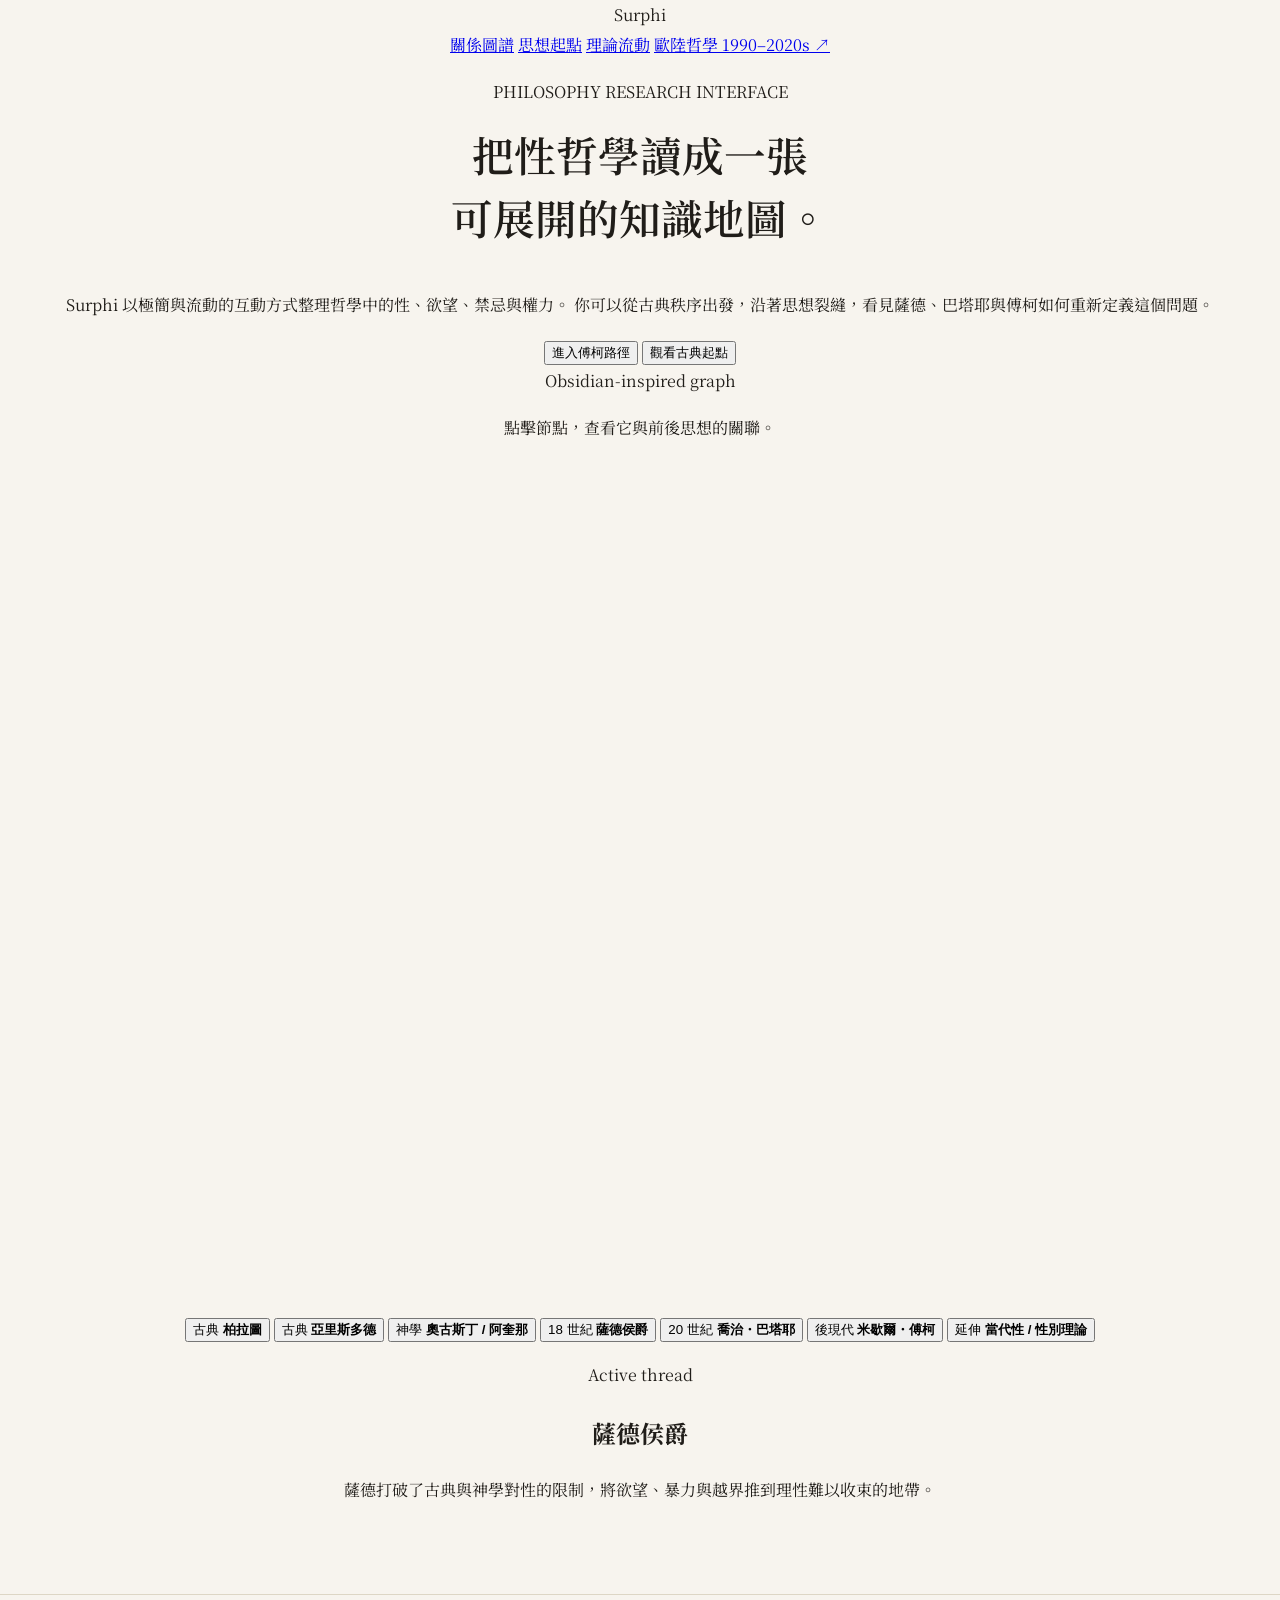
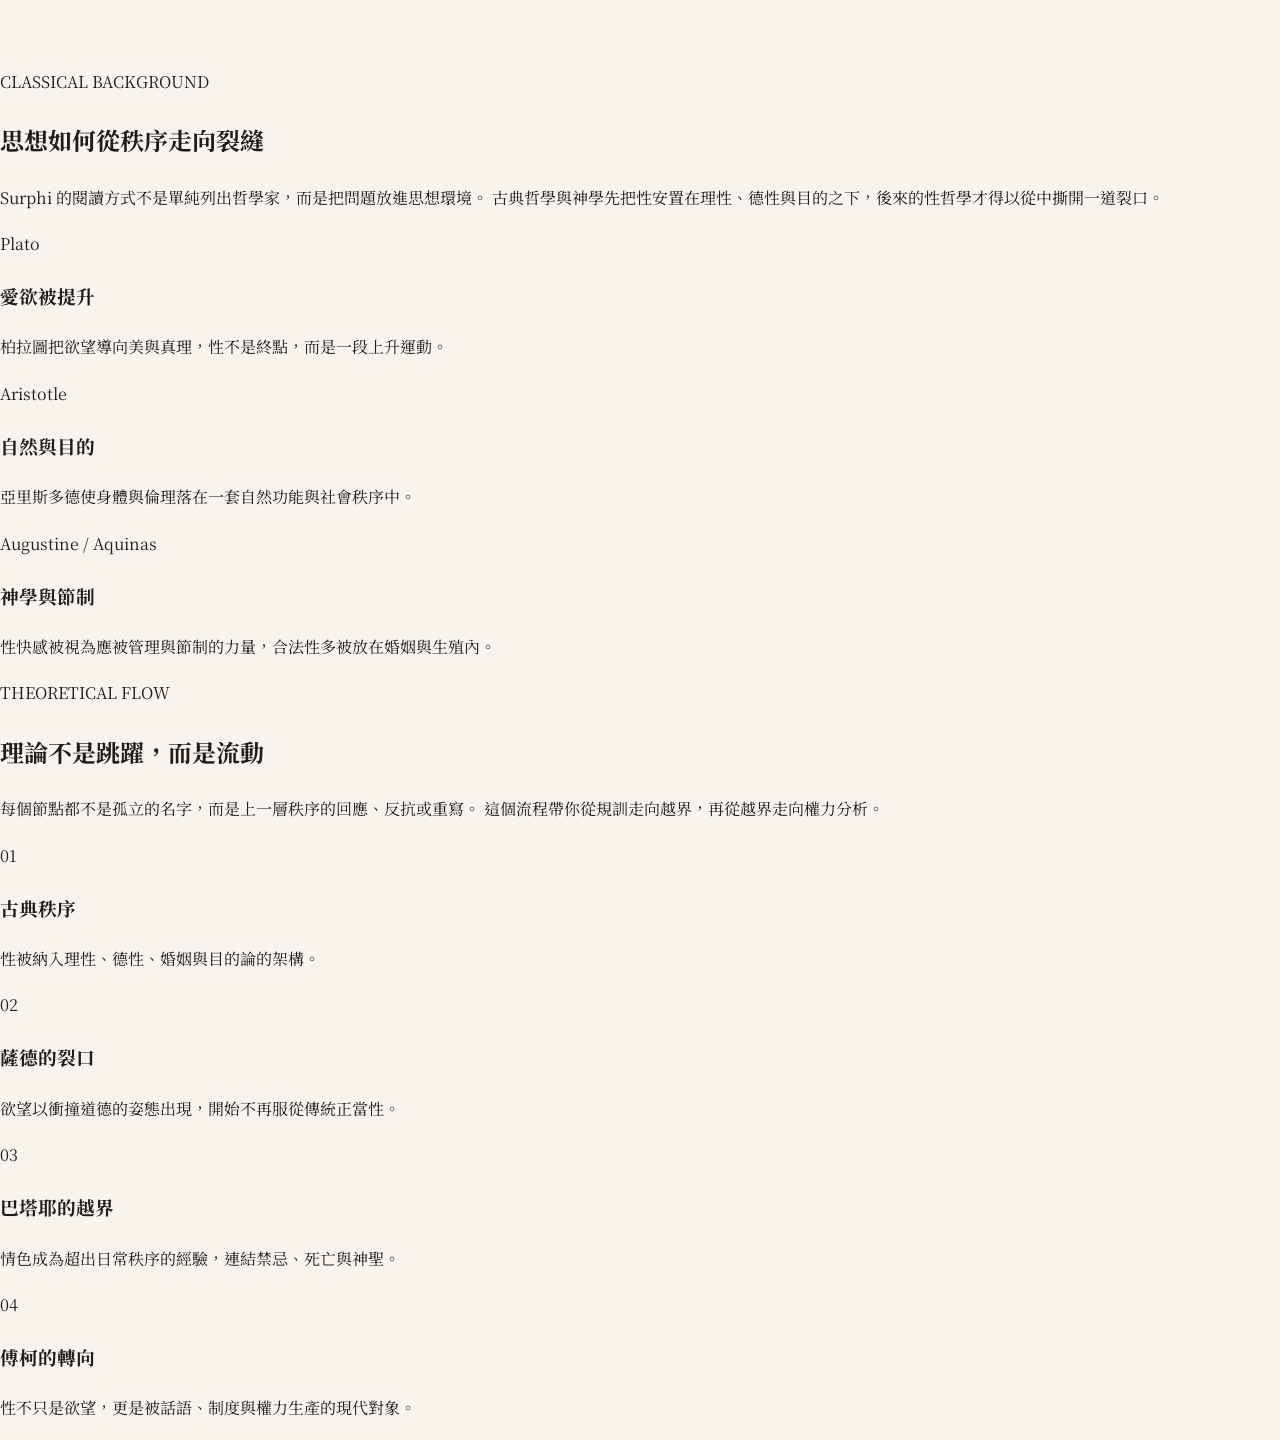
==== commit 829d98ec: "Add continental philosophy 1990s–2020s section New standalone section under continental/ introducing" ====
--- a/index.html
+++ b/index.html
@@ -1,160 +1,181 @@
 <!DOCTYPE html>
 <html lang="zh-Hant">
 <head>
-<meta charset="UTF-8">
-<meta name="viewport" content="width=device-width, initial-scale=1.0">
-<title>漸好 · The World Is Slowly Getting Better</title>
-<meta name="description" content="十二則過去五年間、經聯合國與世界衛生組織等機構驗證的紀錄，說明世界正在緩慢但真實地變好。Twelve verified records from the past five years showing the world is slowly, but really, getting better.">
-<link rel="preconnect" href="https://fonts.googleapis.com">
-<link rel="preconnect" href="https://fonts.gstatic.com" crossorigin>
-<link href="https://fonts.googleapis.com/css2?family=EB+Garamond:ital,wght@0,400;0,500;0,600;1,400&family=Noto+Serif+TC:wght@400;500;600;700&display=swap" rel="stylesheet">
-<link rel="stylesheet" href="styles.css">
+  <meta charset="UTF-8">
+  <meta name="viewport" content="width=device-width, initial-scale=1.0">
+  <title>Surphi | 性哲學關係圖譜</title>
+  <link rel="preconnect" href="https://fonts.googleapis.com">
+  <link rel="preconnect" href="https://fonts.gstatic.com" crossorigin>
+  <link href="https://fonts.googleapis.com/css2?family=Noto+Serif+TC:wght@400;500;700&family=Manrope:wght@400;500;700;800&display=swap" rel="stylesheet">
+  <link rel="stylesheet" href="styles.css">
 </head>
 <body>
+  <div class="ambient ambient-a"></div>
+  <div class="ambient ambient-b"></div>
 
-<div class="wrap">
+  <div class="page-shell">
+    <header class="hero glass-panel">
+      <nav class="topbar">
+        <div class="brand">Surphi</div>
+        <div class="nav-links">
+          <a href="#tree">關係圖譜</a>
+          <a href="#origins">思想起點</a>
+          <a href="#flow">理論流動</a>
+          <a href="continental/index.html">歐陸哲學 1990–2020s ↗</a>
+        </div>
+      </nav>
 
-  <header class="hero">
-    <p class="kicker">A SLOW, VERIFIED CASE · 2021 – 2025</p>
-    <h1>世界，正在慢慢變好<br><span class="en">The World Is Slowly Getting Better</span></h1>
-    <div class="hero-lede">
-      <p class="zh">新聞頭條每天提醒我們世界的傷口，卻很少報導傷口正在癒合。以下十二則紀錄，取材自過去五年，並經聯合國、世界衛生組織、國際能源總署等機構的資料驗證——它們共同描繪出一條緩慢卻真實的上升曲線。</p>
-      <p class="en">Headlines remind us daily of the world's wounds, but rarely report on their healing. The twelve records below are drawn from the past five years and verified against data from the WHO, the UN, the IEA, and other institutions — together they trace a slow but real upward curve.</p>
-    </div>
-  </header>
+      <div class="hero-grid">
+        <section class="hero-copy">
+          <p class="eyebrow">PHILOSOPHY RESEARCH INTERFACE</p>
+          <h1>把性哲學讀成一張<br>可展開的知識地圖。</h1>
+          <p class="lead">
+            Surphi 以極簡與流動的互動方式整理哲學中的性、欲望、禁忌與權力。
+            你可以從古典秩序出發，沿著思想裂縫，看見薩德、巴塔耶與傅柯如何重新定義這個問題。
+          </p>
 
-  <main class="record-list">
+          <div class="hero-actions">
+            <button class="primary-button" type="button" data-focus="foucault">進入傅柯路徑</button>
+            <button class="secondary-button" type="button" data-focus="classical">觀看古典起點</button>
+          </div>
+        </section>
 
-    <article class="record" id="r01">
-      <div class="record-year">2021</div>
-      <div class="record-body">
-        <h2><span class="zh">全球首支瘧疾疫苗問世</span><span class="en">The World's First Malaria Vaccine</span></h2>
-        <p class="zh">世界衛生組織正式建議在瘧疾中高傳播地區為兒童施打 RTS,S/AS01 疫苗——這是人類史上第一支獲推薦大規模使用的瘧疾疫苗。迦納、肯亞與馬拉威的試點計畫顯示，接種兒童的死亡率下降 13%，重症住院率下降 22%。</p>
-        <p class="en">The WHO recommended RTS,S/AS01 for children in regions of moderate-to-high malaria transmission — the first malaria vaccine ever endorsed for widespread use. Pilot data from Ghana, Kenya, and Malawi showed a 13% drop in child deaths and a 22% drop in severe-malaria hospitalizations.</p>
-        <a class="source" href="https://www.who.int/news/item/06-10-2021-who-recommends-groundbreaking-malaria-vaccine-for-children-at-risk" target="_blank" rel="noopener">WHO, 2021 →</a>
+        <section id="tree" class="tree-stage glass-panel">
+          <div class="stage-copy">
+            <span class="stage-label">Obsidian-inspired graph</span>
+            <p>點擊節點，查看它與前後思想的關聯。</p>
+          </div>
+
+          <div class="tree-canvas">
+            <svg class="tree-lines" viewBox="0 0 1000 660" preserveAspectRatio="none" aria-hidden="true">
+              <line class="branch branch-classical" x1="160" y1="126" x2="370" y2="245"></line>
+              <line class="branch branch-classical" x1="190" y1="314" x2="370" y2="340"></line>
+              <line class="branch branch-classical" x1="162" y1="502" x2="370" y2="380"></line>
+              <line class="branch branch-sade" x1="430" y1="292" x2="622" y2="214"></line>
+              <line class="branch branch-bataille" x1="430" y1="356" x2="622" y2="410"></line>
+              <line class="branch branch-forward" x1="695" y1="245" x2="878" y2="332"></line>
+              <line class="branch branch-forward" x1="695" y1="405" x2="878" y2="332"></line>
+              <line class="branch branch-cross" x1="160" y1="126" x2="190" y2="314"></line>
+              <line class="branch branch-cross" x1="190" y1="314" x2="162" y2="502"></line>
+              <line class="branch branch-cross" x1="370" y1="245" x2="370" y2="340"></line>
+              <line class="branch branch-cross" x1="370" y1="340" x2="370" y2="380"></line>
+              <line class="branch branch-cross" x1="622" y1="214" x2="622" y2="410"></line>
+            </svg>
+
+            <button class="tree-node node-classical" type="button" data-node="classical" style="--x: 7%; --y: 12%;">
+              <span class="node-year">古典</span>
+              <strong>柏拉圖</strong>
+            </button>
+
+            <button class="tree-node node-classical" type="button" data-node="aristotle" style="--x: 10%; --y: 41%;">
+              <span class="node-year">古典</span>
+              <strong>亞里斯多德</strong>
+            </button>
+
+            <button class="tree-node node-classical" type="button" data-node="theology" style="--x: 7%; --y: 69%;">
+              <span class="node-year">神學</span>
+              <strong>奧古斯丁 / 阿奎那</strong>
+            </button>
+
+            <button class="tree-node node-core active" type="button" data-node="sade" style="--x: 35%; --y: 33%;">
+              <span class="node-year">18 世紀</span>
+              <strong>薩德侯爵</strong>
+            </button>
+
+            <button class="tree-node node-core" type="button" data-node="bataille" style="--x: 35%; --y: 54%;">
+              <span class="node-year">20 世紀</span>
+              <strong>喬治・巴塔耶</strong>
+            </button>
+
+            <button class="tree-node node-core" type="button" data-node="foucault" style="--x: 61%; --y: 31%;">
+              <span class="node-year">後現代</span>
+              <strong>米歇爾・傅柯</strong>
+            </button>
+
+            <button class="tree-node node-future" type="button" data-node="contemporary" style="--x: 86%; --y: 46%;">
+              <span class="node-year">延伸</span>
+              <strong>當代性 / 性別理論</strong>
+            </button>
+          </div>
+
+          <aside class="tree-detail glass-panel" id="detailPanel" aria-live="polite">
+            <p class="detail-kicker">Active thread</p>
+            <h2 id="detailTitle">薩德侯爵</h2>
+            <p id="detailSummary">
+              薩德打破了古典與神學對性的限制，將欲望、暴力與越界推到理性難以收束的地帶。
+            </p>
+            <div class="detail-flow" id="detailFlow"></div>
+          </aside>
+        </section>
       </div>
-    </article>
+    </header>
 
-    <article class="record" id="r02">
-      <div class="record-year">2023</div>
-      <div class="record-body">
-        <h2><span class="zh">第二支瘧疾疫苗獲推薦，供應瓶頸解除</span><span class="en">A Second Malaria Vaccine Clears the Supply Bottleneck</span></h2>
-        <p class="zh">世衛組織推薦牛津大學研發的 R21/Matrix-M 疫苗，成本更低、產能更大，解決了第一支疫苗長期供不應求的問題。截至 2024 年，已有至少 28 個非洲國家計畫將瘧疾疫苗納入常規免疫接種計畫。</p>
-        <p class="en">The WHO recommended Oxford's R21/Matrix-M vaccine — cheaper and easier to produce at scale — resolving years of supply shortage for the first vaccine. By 2024, at least 28 African countries planned to add a malaria vaccine to routine immunization.</p>
-        <a class="source" href="https://www.who.int/news/item/02-10-2023-who-recommends-r21-matrix-m-vaccine-for-malaria-prevention-in-updated-advice-on-immunization" target="_blank" rel="noopener">WHO, 2023 →</a>
-      </div>
-    </article>
+    <main>
+      <section id="origins" class="section glass-panel reveal">
+        <div class="section-heading">
+          <p class="eyebrow">CLASSICAL BACKGROUND</p>
+          <h2>思想如何從秩序走向裂縫</h2>
+          <p>
+            Surphi 的閱讀方式不是單純列出哲學家，而是把問題放進思想環境。
+            古典哲學與神學先把性安置在理性、德性與目的之下，後來的性哲學才得以從中撕開一道裂口。
+          </p>
+        </div>
 
-    <article class="record" id="r03">
-      <div class="record-year">2023–24</div>
-      <div class="record-body">
-        <h2><span class="zh">新增愛滋病毒感染數，創 1980 年代以來新低</span><span class="en">Fewer New HIV Infections Than Any Year Since the 1980s</span></h2>
-        <p class="zh">2023 年全球新增愛滋病毒感染人數約 130 萬，較 2010 年下降 39%；愛滋相關死亡人數則較 2010 年腰斬，從 130 萬降至約 63 萬。全球逾四分之三的愛滋病毒感染者已接受抗病毒治療。</p>
-        <p class="en">An estimated 1.3 million people acquired HIV in 2023 — 39% fewer than in 2010 — while AIDS-related deaths fell by nearly half over the same period, from 1.3 million to about 630,000. More than three in four people living with HIV are now on treatment.</p>
-        <a class="source" href="https://www.unaids.org/en/UNAIDS-global-AIDS-update-2025" target="_blank" rel="noopener">UNAIDS →</a>
-      </div>
-    </article>
+        <div class="origin-grid">
+          <article class="origin-card">
+            <span>Plato</span>
+            <h3>愛欲被提升</h3>
+            <p>柏拉圖把欲望導向美與真理，性不是終點，而是一段上升運動。</p>
+          </article>
+          <article class="origin-card">
+            <span>Aristotle</span>
+            <h3>自然與目的</h3>
+            <p>亞里斯多德使身體與倫理落在一套自然功能與社會秩序中。</p>
+          </article>
+          <article class="origin-card">
+            <span>Augustine / Aquinas</span>
+            <h3>神學與節制</h3>
+            <p>性快感被視為應被管理與節制的力量，合法性多被放在婚姻與生殖內。</p>
+          </article>
+        </div>
+      </section>
 
-    <article class="record" id="r04">
-      <div class="record-year">2024</div>
-      <div class="record-body">
-        <h2><span class="zh">五歲以下兒童死亡率降至歷史新低</span><span class="en">Under-Five Child Mortality Falls to a Record Low</span></h2>
-        <p class="zh">聯合國兒童死亡率估計機構間小組（UN IGME）指出，全球五歲以下兒童死亡率自 1990 年以來下降了 60%，從每千名活產 93.5 人降至 37.4 人——意味著一個孩子活到五歲的機會，比三十多年前高出許多。</p>
-        <p class="en">According to the UN Inter-agency Group for Child Mortality Estimation, the global under-five mortality rate has fallen 60% since 1990 — from 93.5 to 37.4 deaths per 1,000 live births — meaning a child's odds of reaching age five are far better than a generation ago.</p>
-        <a class="source" href="https://data.unicef.org/resources/levels-and-trends-in-child-mortality-2024/" target="_blank" rel="noopener">UNICEF / UN IGME, 2024 →</a>
-      </div>
-    </article>
+      <section id="flow" class="section glass-panel reveal">
+        <div class="section-heading narrow">
+          <p class="eyebrow">THEORETICAL FLOW</p>
+          <h2>理論不是跳躍，而是流動</h2>
+          <p>
+            每個節點都不是孤立的名字，而是上一層秩序的回應、反抗或重寫。
+            這個流程帶你從規訓走向越界，再從越界走向權力分析。
+          </p>
+        </div>
 
-    <article class="record" id="r05">
-      <div class="record-year">2024</div>
-      <div class="record-body">
-        <h2><span class="zh">埃及、維德角獲認證根除瘧疾</span><span class="en">Egypt and Cabo Verde Certified Malaria-Free</span></h2>
-        <p class="zh">世界衛生組織正式認證埃及與維德角為「無瘧疾國家」，需連續三年境內零本土傳播病例方能取得此認證。2025 年喬治亞、蘇利南與東帝汶相繼跟進，全球累計已有 47 個國家與地區獲得此殊榮。</p>
-        <p class="en">The WHO certified Egypt and Cabo Verde as malaria-free — a status requiring at least three consecutive years without indigenous transmission. Georgia, Suriname, and Timor-Leste followed in 2025, bringing the global total to 47 countries and territories.</p>
-        <a class="source" href="https://www.who.int/teams/global-malaria-programme/elimination/countries-and-territories-certified-malaria-free-by-who" target="_blank" rel="noopener">WHO →</a>
-      </div>
-    </article>
+        <div class="flow-ribbon">
+          <article class="flow-step active">
+            <span>01</span>
+            <h3>古典秩序</h3>
+            <p>性被納入理性、德性、婚姻與目的論的架構。</p>
+          </article>
+          <article class="flow-step">
+            <span>02</span>
+            <h3>薩德的裂口</h3>
+            <p>欲望以衝撞道德的姿態出現，開始不再服從傳統正當性。</p>
+          </article>
+          <article class="flow-step">
+            <span>03</span>
+            <h3>巴塔耶的越界</h3>
+            <p>情色成為超出日常秩序的經驗，連結禁忌、死亡與神聖。</p>
+          </article>
+          <article class="flow-step">
+            <span>04</span>
+            <h3>傅柯的轉向</h3>
+            <p>性不只是欲望，更是被話語、制度與權力生產的現代對象。</p>
+          </article>
+        </div>
+      </section>
+    </main>
+  </div>
 
-    <article class="record" id="r06">
-      <div class="record-year">2024</div>
-      <div class="record-body">
-        <h2><span class="zh">亞馬遜雨林砍伐率降至九年新低</span><span class="en">Amazon Deforestation Falls to a Nine-Year Low</span></h2>
-        <p class="zh">巴西國家太空研究院（INPE）數據顯示，2023 至 2024 年度亞馬遜雨林砍伐面積年減 30.6%，創下九年來最低紀錄；到 2025 年，砍伐率已連續第三年下降。</p>
-        <p class="en">Data from Brazil's National Space Research Institute (INPE) showed Amazon deforestation fell 30.6% year-on-year in 2023–24, the lowest level in nine years — and by 2025, the rate had declined for a third consecutive year.</p>
-        <a class="source" href="https://news.mongabay.com/2024/11/amazon-deforestation-in-brazil-plunges-31-to-lowest-level-in-9-years/" target="_blank" rel="noopener">Mongabay / INPE, 2024 →</a>
-      </div>
-    </article>
-
-    <article class="record" id="r07">
-      <div class="record-year">2024</div>
-      <div class="record-body">
-        <h2><span class="zh">臭氧層持續癒合，步入正軌</span><span class="en">The Ozone Layer Keeps Healing, on Schedule</span></h2>
-        <p class="zh">聯合國報告指出，2024 年南極臭氧層破洞是 1992 年以來第七小的紀錄，形成得慢、癒合得也快。在《蒙特婁議定書》推動下，超過 99% 的臭氧層破壞物質已被淘汰，北極臭氧層預計 2045 年、南極則於 2066 年前恢復至 1980 年前的水準。</p>
-        <p class="en">A UN report found the 2024 Antarctic ozone hole was the seventh-smallest since 1992, forming slowly and closing quickly. Under the Montreal Protocol, over 99% of ozone-depleting substances have been phased out; the Arctic ozone layer is on track to fully recover by 2045, the Antarctic by 2066.</p>
-        <a class="source" href="https://news.un.org/en/story/2024/09/1154366" target="_blank" rel="noopener">UN News, 2024 →</a>
-      </div>
-    </article>
-
-    <article class="record" id="r08">
-      <div class="record-year">2024</div>
-      <div class="record-body">
-        <h2><span class="zh">全球平均壽命回升至疫情前水準</span><span class="en">Global Life Expectancy Recovers to Pre-Pandemic Levels</span></h2>
-        <p class="zh">COVID-19 疫情曾在 2021 年將全球平均壽命拉低到 70.9 歲，但到 2023–2024 年已回升至 73.2–73.3 歲，幾乎所有國家與地區的壽命都已恢復或超越疫情前水準。</p>
-        <p class="en">Global life expectancy at birth, dragged down to 70.9 years by COVID-19 in 2021, climbed back to 73.2–73.3 years by 2023–2024 — with nearly every country and area now matching or exceeding its pre-pandemic level.</p>
-        <a class="source" href="https://ourworldindata.org/data-insights/life-expectancy-is-returning-to-pre-pandemic-levels" target="_blank" rel="noopener">Our World in Data →</a>
-      </div>
-    </article>
-
-    <article class="record" id="r09">
-      <div class="record-year">2024</div>
-      <div class="record-body">
-        <h2><span class="zh">全球太陽能裝置量連續 22 年刷新紀錄</span><span class="en">Global Solar Additions Set a Record for the 22nd Year Running</span></h2>
-        <p class="zh">國際能源總署（IEA）指出，2024 年全球新增太陽能發電裝置容量達 553 GW，年增 30%，是成長最快的發電技術；全球再生能源新增裝置量也連續第 22 年刷新歷史紀錄。</p>
-        <p class="en">The IEA reported 553 GW of new solar capacity added globally in 2024 — up 30% year-on-year and the fastest-growing power technology — marking the 22nd consecutive year that renewable capacity additions set a new record.</p>
-        <a class="source" href="https://www.iea.org/reports/renewables-2024/executive-summary" target="_blank" rel="noopener">IEA, 2024 →</a>
-      </div>
-    </article>
-
-    <article class="record" id="r10">
-      <div class="record-year">2024</div>
-      <div class="record-body">
-        <h2><span class="zh">婚姻平權持續擴張</span><span class="en">Marriage Equality Keeps Expanding</span></h2>
-        <p class="zh">愛沙尼亞（2024 年生效）成為第一個承認同性婚姻的後蘇聯國家；希臘成為第一個立法承認同性婚姻的東正教國家；列支敦斯登與泰國也在同年通過相關法案，泰國成為亞洲第二個實現婚姻平權的國家。</p>
-        <p class="en">Estonia became the first post-Soviet country to recognize same-sex marriage (effective 2024); Greece became the first Orthodox Christian country to legalize it; Liechtenstein and Thailand passed their own laws the same year, making Thailand the second country in Asia with marriage equality.</p>
-        <a class="source" href="https://en.wikipedia.org/wiki/2024_in_LGBTQ_rights" target="_blank" rel="noopener">2024 in LGBTQ Rights →</a>
-      </div>
-    </article>
-
-    <article class="record" id="r11">
-      <div class="record-year">2025</div>
-      <div class="record-body">
-        <h2><span class="zh">幾內亞龍線蟲病：僅剩 10 例，史上最低</span><span class="en">Guinea Worm Disease: Just 10 Cases Left, an All-Time Low</span></h2>
-        <p class="zh">2025 年全球僅通報 10 例人類幾內亞龍線蟲病病例，較 2024 年再減 33%。1986 年卡特中心接手根除計畫時，全球估計每年有 350 萬病例；如今這項疾病有望成為繼天花之後，人類第二個徹底根除的疾病。</p>
-        <p class="en">Only 10 human Guinea worm cases were reported worldwide in 2025 — down 33% from 2024, and the lowest number ever recorded. When the Carter Center took over the eradication campaign in 1986, an estimated 3.5 million cases occurred annually; the disease is now on the verge of becoming only the second in history, after smallpox, to be eradicated.</p>
-        <a class="source" href="https://www.cartercenter.org/news/guinea-worm-announcement/" target="_blank" rel="noopener">The Carter Center, 2025 →</a>
-      </div>
-    </article>
-
-    <article class="record" id="r12">
-      <div class="record-year">2025</div>
-      <div class="record-body">
-        <h2><span class="zh">再生能源首度超越煤炭，成為全球最大電力來源</span><span class="en">Renewables Overtake Coal as the World's Largest Power Source</span></h2>
-        <p class="zh">國際能源總署數據顯示，2025 年上半年，全球再生能源發電量首次超越煤炭，成為單一最大電力來源——比先前預測的時程還要提前，標誌著全球能源結構的一個歷史轉折點。</p>
-        <p class="en">IEA data showed that in the first half of 2025, renewables overtook coal to become the world's single largest source of electricity generation for the first time — earlier than previously forecast, marking a historic turning point in the global energy mix.</p>
-        <a class="source" href="https://www.iea.org/reports/electricity-mid-year-update-2025/supply-renewables-grow-the-most-followed-by-gas-and-nuclear" target="_blank" rel="noopener">IEA, 2025 →</a>
-      </div>
-    </article>
-
-  </main>
-
-  <footer class="closing">
-    <p class="zh">進步不是必然，也不是均勻分布的——它是無數決策、資金與長年堅持工作換來的結果，許多地方仍在等待這些曲線抵達。閱讀這些數字，不是要我們停止批判，而是提醒我們：改變確實正在發生，而且是可以被測量、被驗證、被延續的。</p>
-    <p class="en">Progress is neither inevitable nor evenly distributed — it is the outcome of countless decisions, funding, and years of sustained work, and many places are still waiting for these curves to reach them. These numbers are not a reason to stop being critical; they are a reminder that change is real, measurable, and worth continuing.</p>
-    <p class="meta">彙整於 2026 年 9 月 · Compiled September 2026 · 每則紀錄均附原始資料來源 · Each record links to its primary source.</p>
-  </footer>
-
-</div>
-
-<script src="script.js"></script>
+  <script src="script.js"></script>
 </body>
 </html>
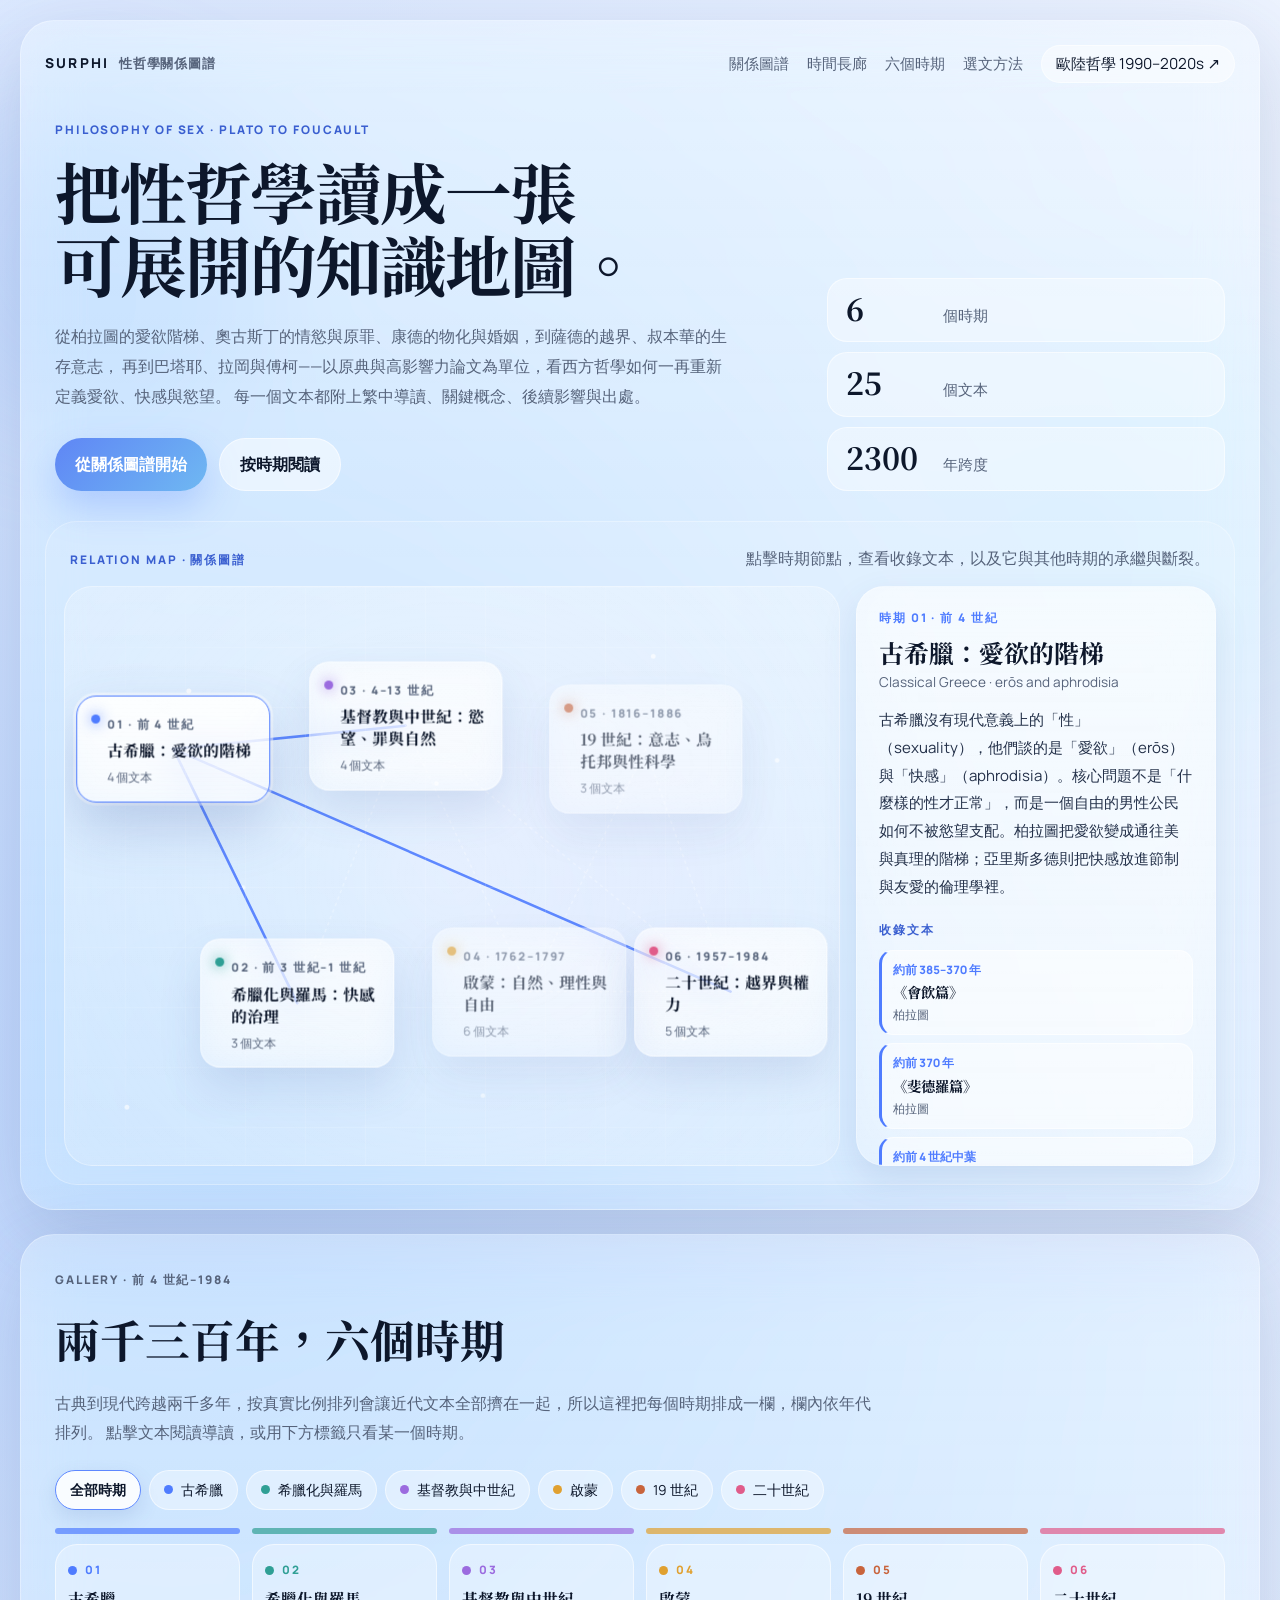
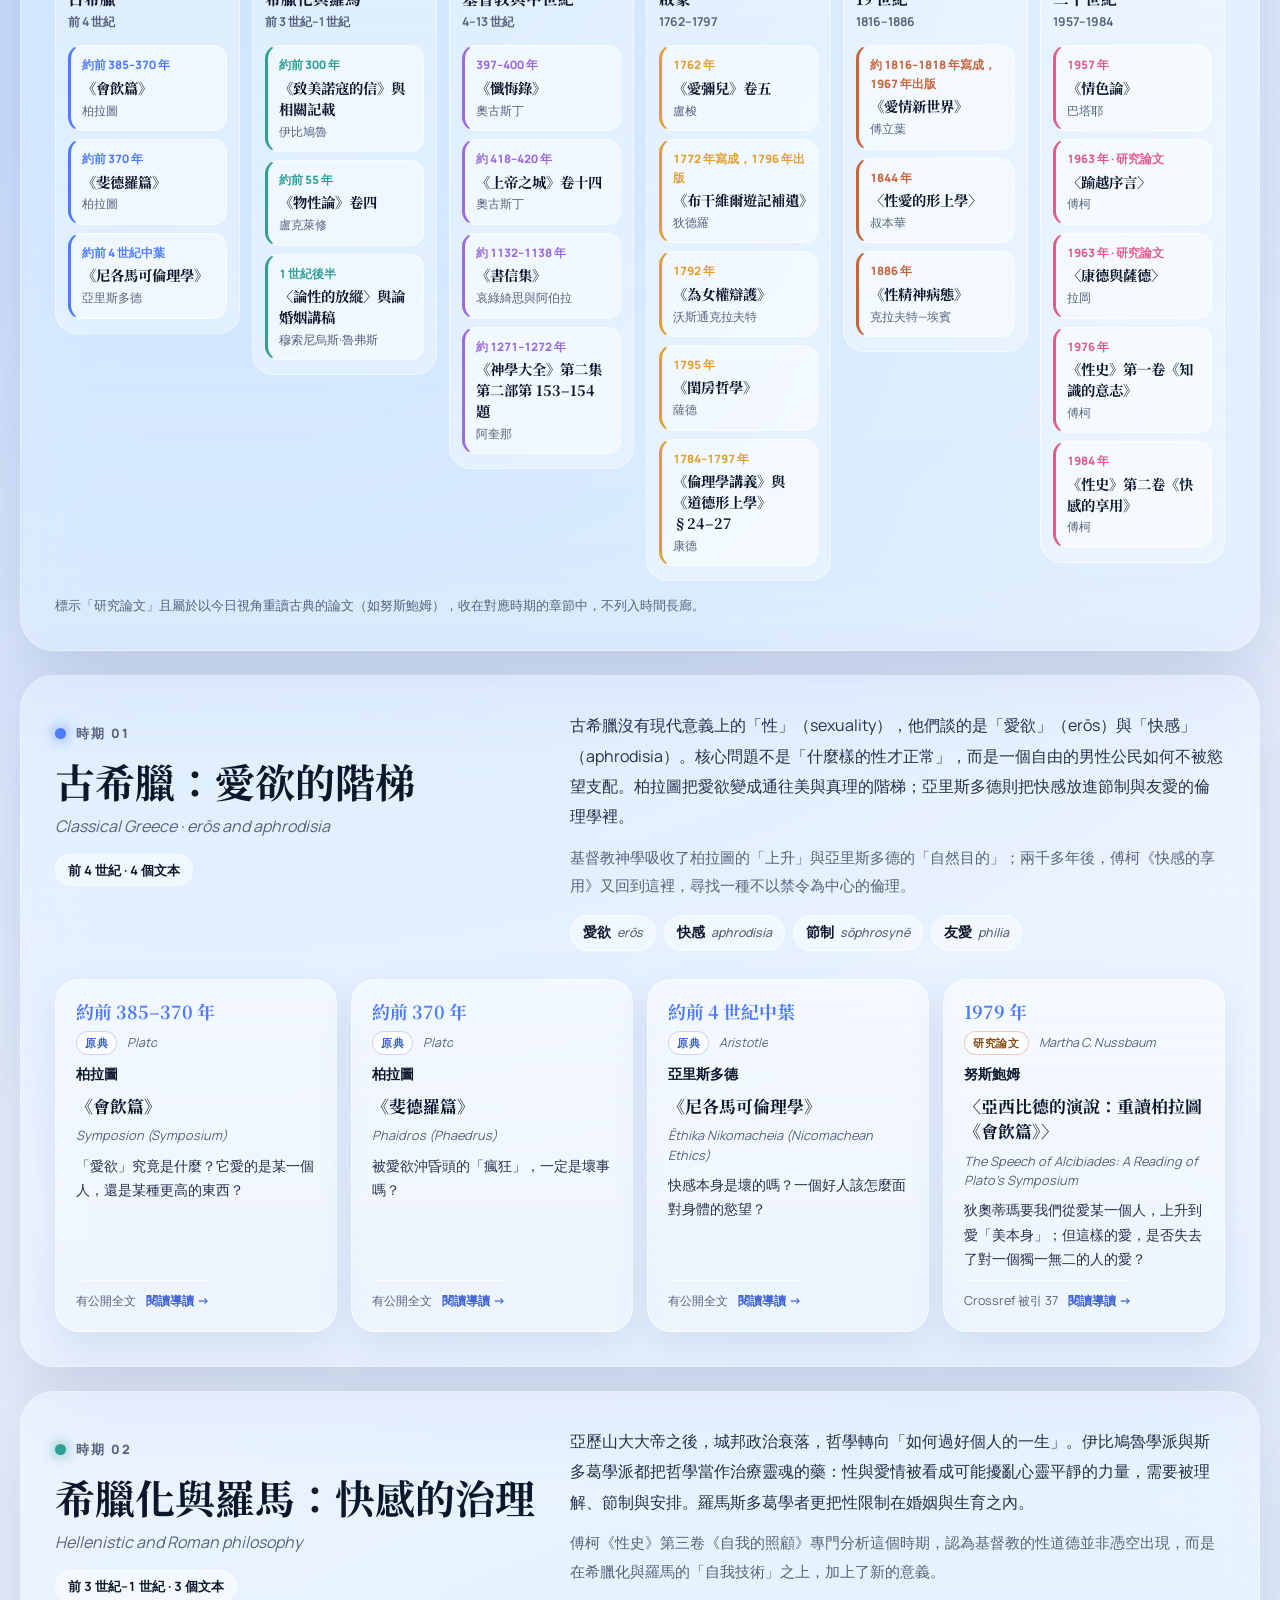
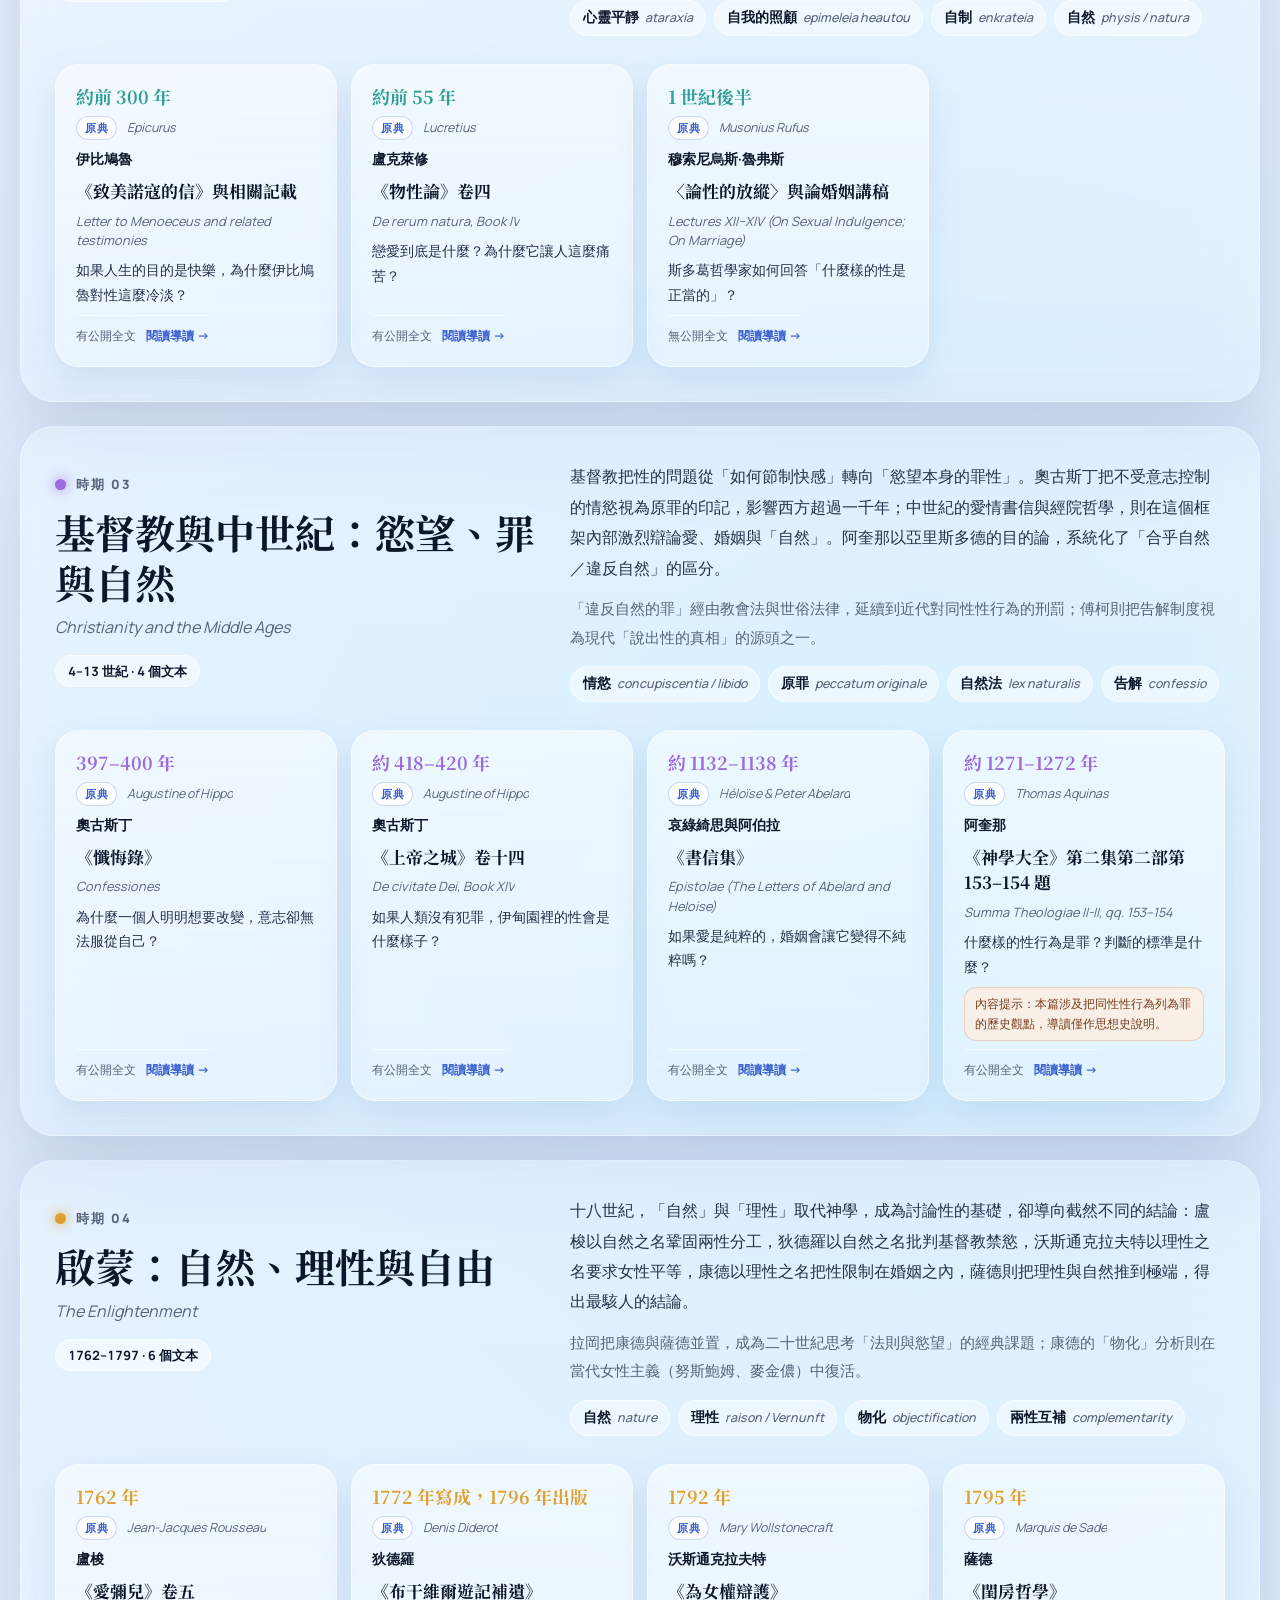
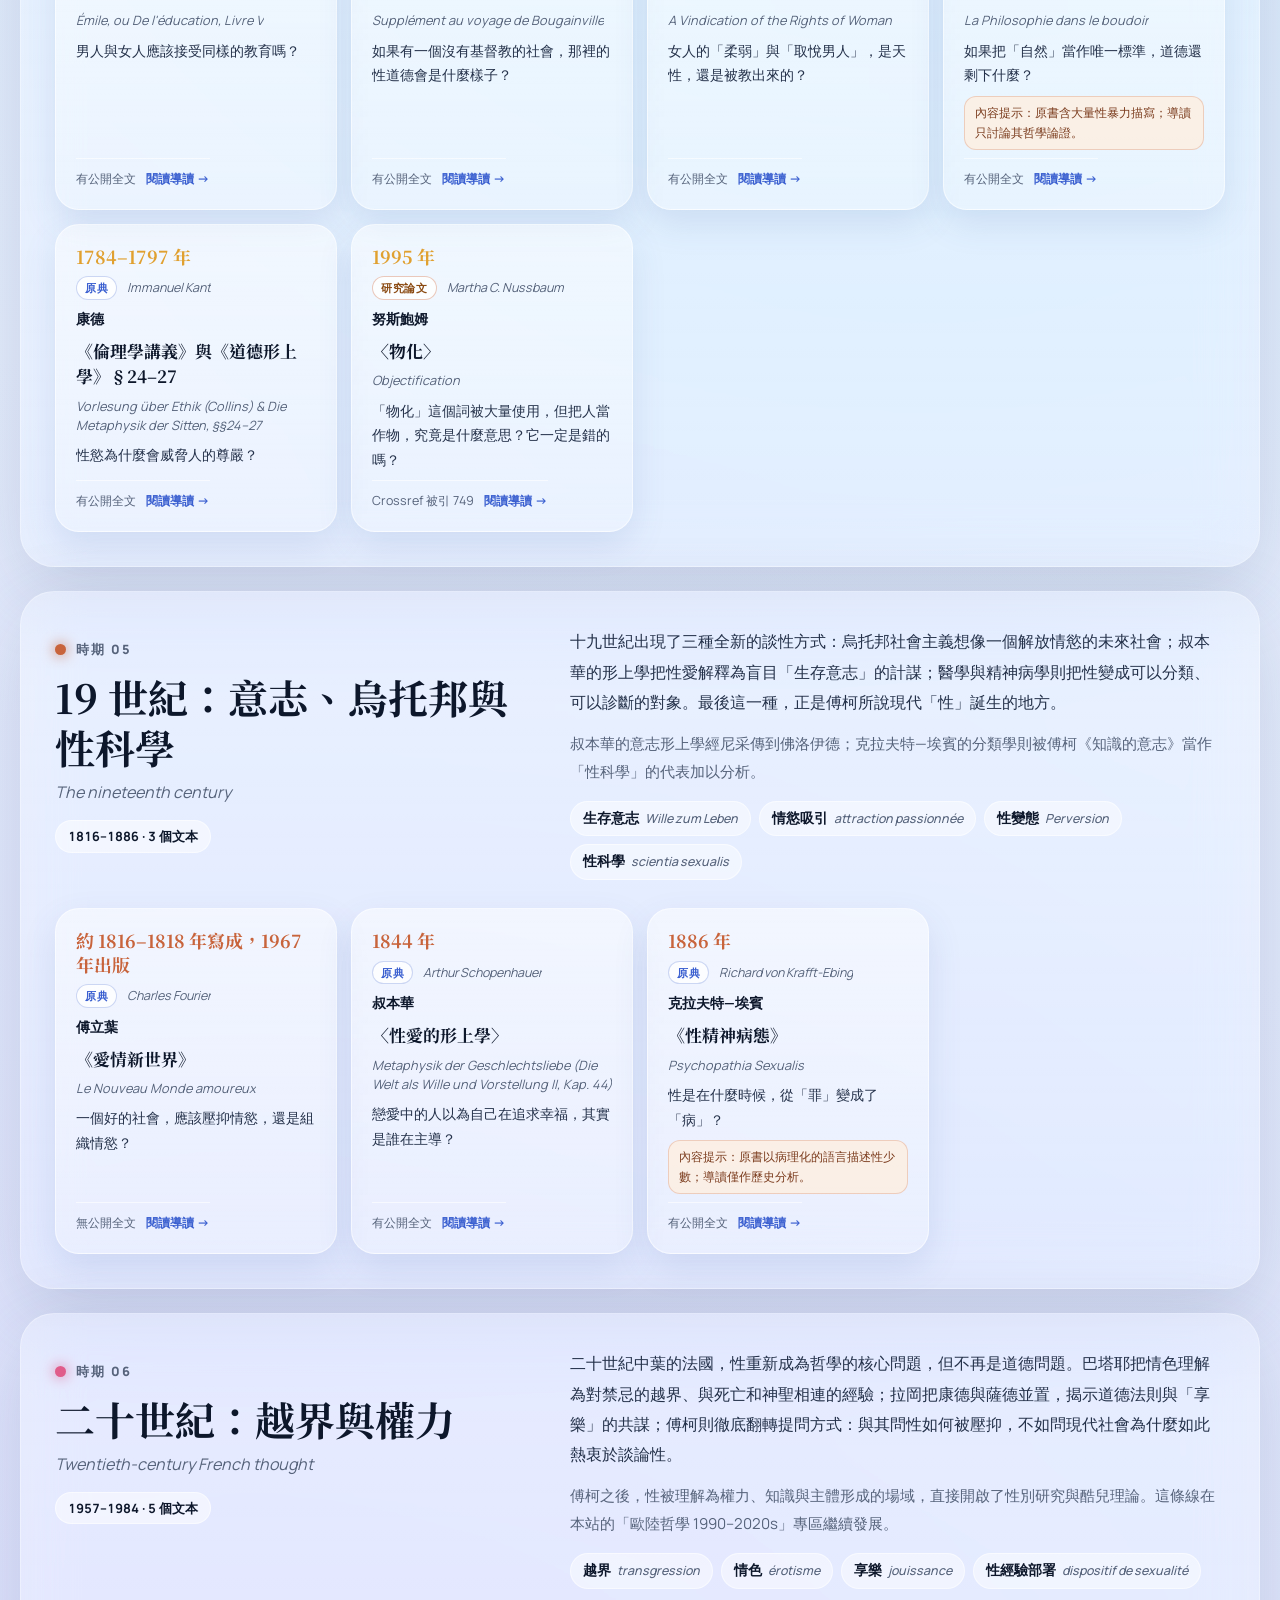
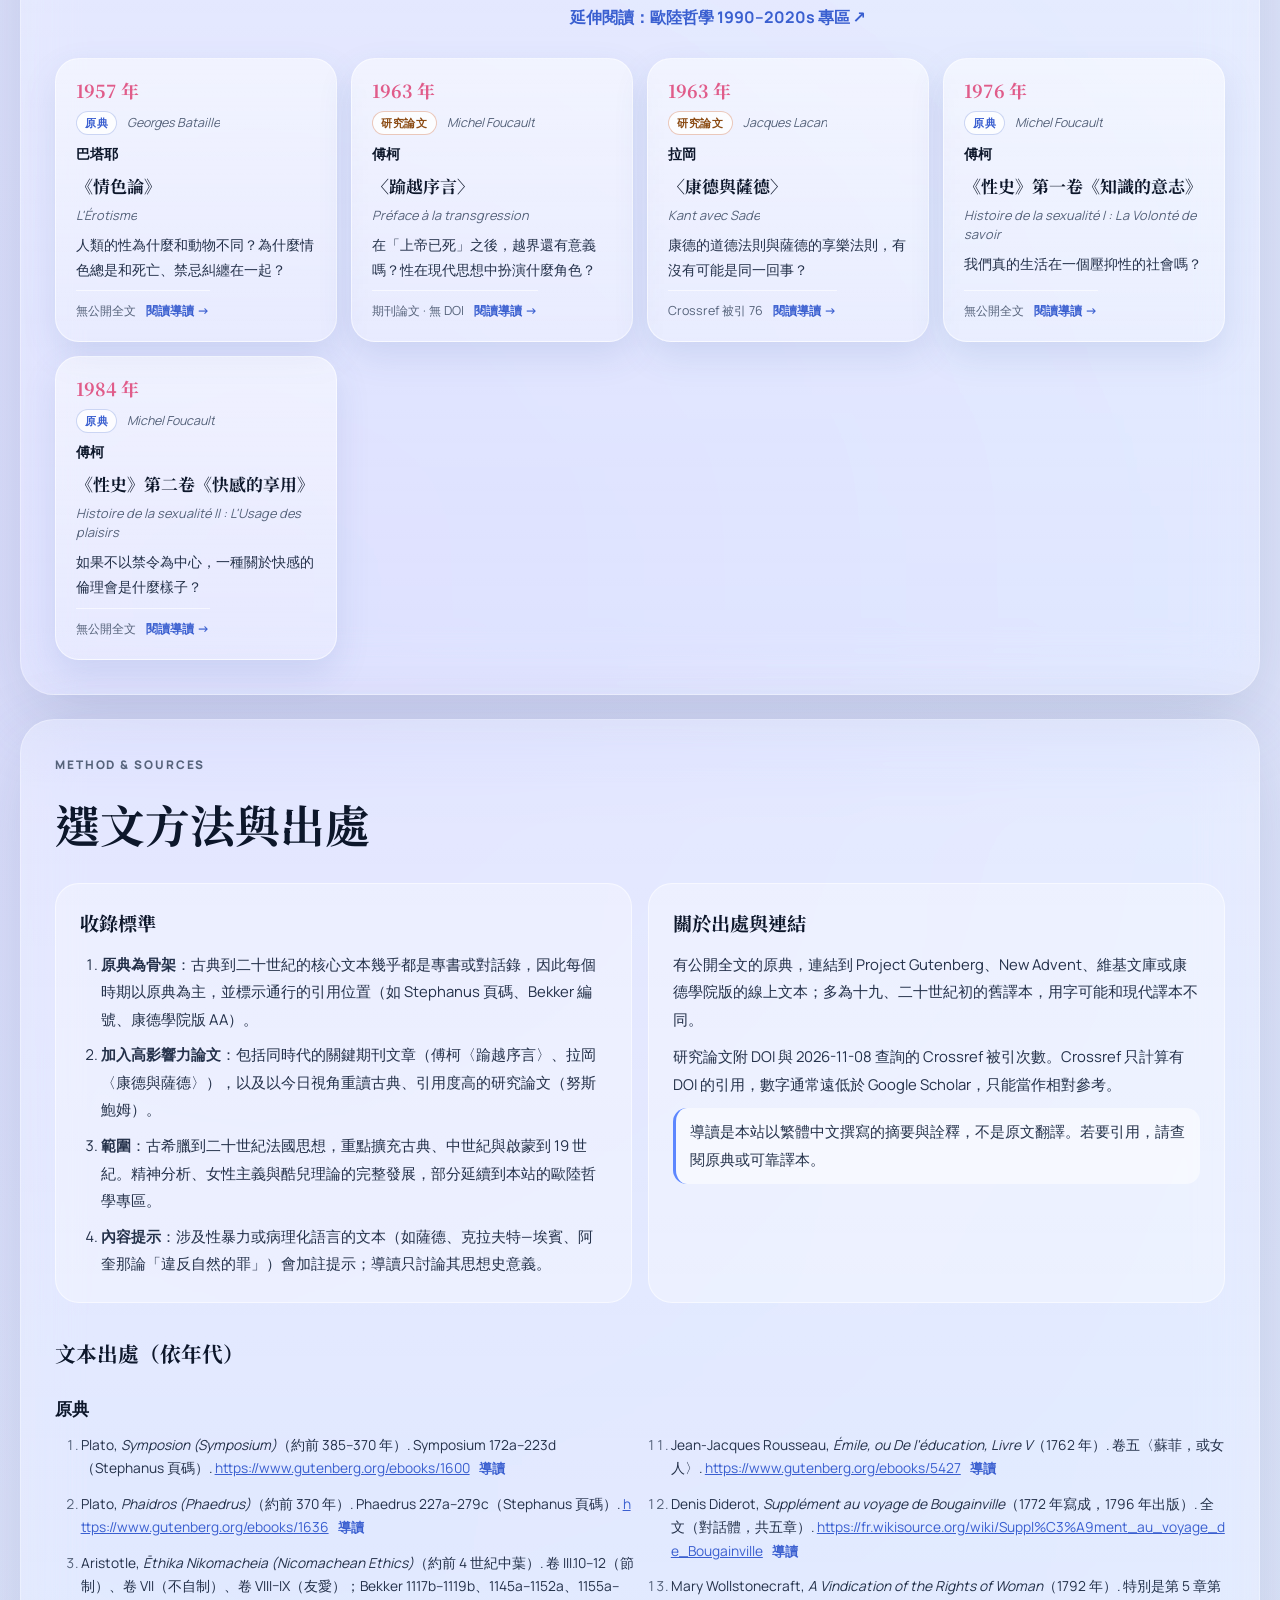
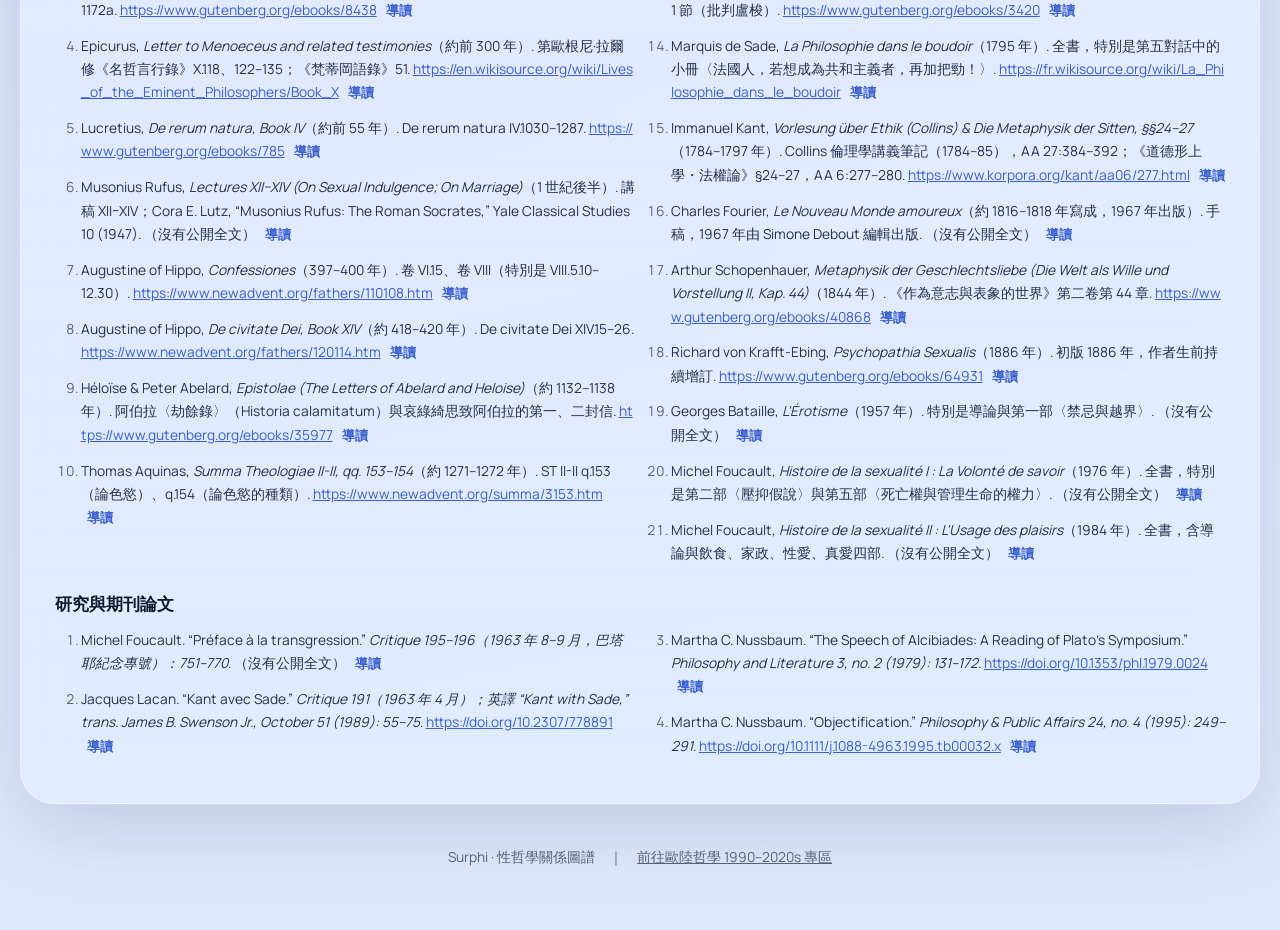
==== commit 0c6ce37c: "Rebuild sex philosophy map page and expand its texts Fix the crowded main page: graph nodes overlapp" ====
--- a/index.html
+++ b/index.html
@@ -4,6 +4,7 @@
   <meta charset="UTF-8">
   <meta name="viewport" content="width=device-width, initial-scale=1.0">
   <title>Surphi | 性哲學關係圖譜</title>
+  <meta name="description" content="從柏拉圖到傅柯，以 25 個原典與高影響力論文，簡介西方哲學如何思考愛欲、快感、慾望與性。">
   <link rel="preconnect" href="https://fonts.googleapis.com">
   <link rel="preconnect" href="https://fonts.gstatic.com" crossorigin>
   <link href="https://fonts.googleapis.com/css2?family=Noto+Serif+TC:wght@400;500;700&family=Manrope:wght@400;500;700;800&display=swap" rel="stylesheet">
@@ -12,170 +13,116 @@
 <body>
   <div class="ambient ambient-a"></div>
   <div class="ambient ambient-b"></div>
+  <div class="ambient ambient-c"></div>
 
   <div class="page-shell">
     <header class="hero glass-panel">
-      <nav class="topbar">
-        <div class="brand">Surphi</div>
+      <nav class="topbar" aria-label="主要導覽">
+        <a class="brand" href="index.html">Surphi <small>性哲學關係圖譜</small></a>
         <div class="nav-links">
-          <a href="#tree">關係圖譜</a>
-          <a href="#origins">思想起點</a>
-          <a href="#flow">理論流動</a>
-          <a href="continental/index.html">歐陸哲學 1990–2020s ↗</a>
+          <a href="#map">關係圖譜</a>
+          <a href="#gallery">時間長廊</a>
+          <a href="#eras">六個時期</a>
+          <a href="#method">選文方法</a>
+          <a class="nav-back" href="continental/index.html">歐陸哲學 1990–2020s ↗</a>
         </div>
       </nav>
 
-      <div class="hero-grid">
-        <section class="hero-copy">
-          <p class="eyebrow">PHILOSOPHY RESEARCH INTERFACE</p>
+      <div class="hero-intro">
+        <div class="hero-copy">
+          <p class="eyebrow">Philosophy of sex · Plato to Foucault</p>
           <h1>把性哲學讀成一張<br>可展開的知識地圖。</h1>
           <p class="lead">
-            Surphi 以極簡與流動的互動方式整理哲學中的性、欲望、禁忌與權力。
-            你可以從古典秩序出發，沿著思想裂縫，看見薩德、巴塔耶與傅柯如何重新定義這個問題。
+            從柏拉圖的愛欲階梯、奧古斯丁的情慾與原罪、康德的物化與婚姻，到薩德的越界、叔本華的生存意志，
+            再到巴塔耶、拉岡與傅柯——以原典與高影響力論文為單位，看西方哲學如何一再重新定義愛欲、快感與慾望。
+            每一個文本都附上繁中導讀、關鍵概念、後續影響與出處。
           </p>
+          <div class="hero-actions">
+            <a class="primary-button" href="#map">從關係圖譜開始</a>
+            <a class="secondary-button" href="#gallery">按時期閱讀</a>
+          </div>
+        </div>
+        <ul class="hero-stats" id="heroStats" aria-label="收錄概況"></ul>
+      </div>
 
-          <div class="hero-actions">
-            <button class="primary-button" type="button" data-focus="foucault">進入傅柯路徑</button>
-            <button class="secondary-button" type="button" data-focus="classical">觀看古典起點</button>
+      <section id="map" class="map-stage" aria-labelledby="mapTitle">
+        <div class="stage-copy">
+          <span class="stage-label" id="mapTitle">Relation map · 關係圖譜</span>
+          <p>點擊時期節點，查看收錄文本，以及它與其他時期的承繼與斷裂。</p>
+        </div>
+        <div class="map-layout">
+          <div class="map-canvas" id="mapCanvas">
+            <svg class="map-lines" id="mapLines" viewBox="0 0 100 100" preserveAspectRatio="none" aria-hidden="true"></svg>
           </div>
-        </section>
-
-        <section id="tree" class="tree-stage glass-panel">
-          <div class="stage-copy">
-            <span class="stage-label">Obsidian-inspired graph</span>
-            <p>點擊節點，查看它與前後思想的關聯。</p>
-          </div>
-
-          <div class="tree-canvas">
-            <svg class="tree-lines" viewBox="0 0 1000 660" preserveAspectRatio="none" aria-hidden="true">
-              <line class="branch branch-classical" x1="160" y1="126" x2="370" y2="245"></line>
-              <line class="branch branch-classical" x1="190" y1="314" x2="370" y2="340"></line>
-              <line class="branch branch-classical" x1="162" y1="502" x2="370" y2="380"></line>
-              <line class="branch branch-sade" x1="430" y1="292" x2="622" y2="214"></line>
-              <line class="branch branch-bataille" x1="430" y1="356" x2="622" y2="410"></line>
-              <line class="branch branch-forward" x1="695" y1="245" x2="878" y2="332"></line>
-              <line class="branch branch-forward" x1="695" y1="405" x2="878" y2="332"></line>
-              <line class="branch branch-cross" x1="160" y1="126" x2="190" y2="314"></line>
-              <line class="branch branch-cross" x1="190" y1="314" x2="162" y2="502"></line>
-              <line class="branch branch-cross" x1="370" y1="245" x2="370" y2="340"></line>
-              <line class="branch branch-cross" x1="370" y1="340" x2="370" y2="380"></line>
-              <line class="branch branch-cross" x1="622" y1="214" x2="622" y2="410"></line>
-            </svg>
-
-            <button class="tree-node node-classical" type="button" data-node="classical" style="--x: 7%; --y: 12%;">
-              <span class="node-year">古典</span>
-              <strong>柏拉圖</strong>
-            </button>
-
-            <button class="tree-node node-classical" type="button" data-node="aristotle" style="--x: 10%; --y: 41%;">
-              <span class="node-year">古典</span>
-              <strong>亞里斯多德</strong>
-            </button>
-
-            <button class="tree-node node-classical" type="button" data-node="theology" style="--x: 7%; --y: 69%;">
-              <span class="node-year">神學</span>
-              <strong>奧古斯丁 / 阿奎那</strong>
-            </button>
-
-            <button class="tree-node node-core active" type="button" data-node="sade" style="--x: 35%; --y: 33%;">
-              <span class="node-year">18 世紀</span>
-              <strong>薩德侯爵</strong>
-            </button>
-
-            <button class="tree-node node-core" type="button" data-node="bataille" style="--x: 35%; --y: 54%;">
-              <span class="node-year">20 世紀</span>
-              <strong>喬治・巴塔耶</strong>
-            </button>
-
-            <button class="tree-node node-core" type="button" data-node="foucault" style="--x: 61%; --y: 31%;">
-              <span class="node-year">後現代</span>
-              <strong>米歇爾・傅柯</strong>
-            </button>
-
-            <button class="tree-node node-future" type="button" data-node="contemporary" style="--x: 86%; --y: 46%;">
-              <span class="node-year">延伸</span>
-              <strong>當代性 / 性別理論</strong>
-            </button>
-          </div>
-
-          <aside class="tree-detail glass-panel" id="detailPanel" aria-live="polite">
-            <p class="detail-kicker">Active thread</p>
-            <h2 id="detailTitle">薩德侯爵</h2>
-            <p id="detailSummary">
-              薩德打破了古典與神學對性的限制，將欲望、暴力與越界推到理性難以收束的地帶。
-            </p>
-            <div class="detail-flow" id="detailFlow"></div>
-          </aside>
-        </section>
-      </div>
+          <aside class="map-detail glass-panel" id="mapDetail" aria-live="polite"></aside>
+        </div>
+      </section>
     </header>
 
     <main>
-      <section id="origins" class="section glass-panel reveal">
+      <section id="gallery" class="section glass-panel reveal" aria-labelledby="galleryTitle">
         <div class="section-heading">
-          <p class="eyebrow">CLASSICAL BACKGROUND</p>
-          <h2>思想如何從秩序走向裂縫</h2>
+          <p class="eyebrow">Gallery · 前 4 世紀–1984</p>
+          <h2 id="galleryTitle">兩千三百年，六個時期</h2>
           <p>
-            Surphi 的閱讀方式不是單純列出哲學家，而是把問題放進思想環境。
-            古典哲學與神學先把性安置在理性、德性與目的之下，後來的性哲學才得以從中撕開一道裂口。
+            古典到現代跨越兩千多年，按真實比例排列會讓近代文本全部擠在一起，所以這裡把每個時期排成一欄，欄內依年代排列。
+            點擊文本閱讀導讀，或用下方標籤只看某一個時期。
           </p>
         </div>
-
-        <div class="origin-grid">
-          <article class="origin-card">
-            <span>Plato</span>
-            <h3>愛欲被提升</h3>
-            <p>柏拉圖把欲望導向美與真理，性不是終點，而是一段上升運動。</p>
-          </article>
-          <article class="origin-card">
-            <span>Aristotle</span>
-            <h3>自然與目的</h3>
-            <p>亞里斯多德使身體與倫理落在一套自然功能與社會秩序中。</p>
-          </article>
-          <article class="origin-card">
-            <span>Augustine / Aquinas</span>
-            <h3>神學與節制</h3>
-            <p>性快感被視為應被管理與節制的力量，合法性多被放在婚姻與生殖內。</p>
-          </article>
-        </div>
+        <div class="chip-row" id="galleryFilters" role="group" aria-label="依時期篩選"></div>
+        <div class="era-band" id="eraBand" aria-hidden="true"></div>
+        <div class="gallery" id="galleryGrid"></div>
+        <p class="gallery-note">標示「研究論文」且屬於以今日視角重讀古典的論文（如努斯鮑姆），收在對應時期的章節中，不列入時間長廊。</p>
       </section>
 
-      <section id="flow" class="section glass-panel reveal">
-        <div class="section-heading narrow">
-          <p class="eyebrow">THEORETICAL FLOW</p>
-          <h2>理論不是跳躍，而是流動</h2>
-          <p>
-            每個節點都不是孤立的名字，而是上一層秩序的回應、反抗或重寫。
-            這個流程帶你從規訓走向越界，再從越界走向權力分析。
-          </p>
+      <div id="eras" class="themes" aria-label="六個時期"></div>
+
+      <section id="method" class="section glass-panel reveal" aria-labelledby="methodTitle">
+        <div class="section-heading">
+          <p class="eyebrow">Method &amp; sources</p>
+          <h2 id="methodTitle">選文方法與出處</h2>
         </div>
-
-        <div class="flow-ribbon">
-          <article class="flow-step active">
-            <span>01</span>
-            <h3>古典秩序</h3>
-            <p>性被納入理性、德性、婚姻與目的論的架構。</p>
-          </article>
-          <article class="flow-step">
-            <span>02</span>
-            <h3>薩德的裂口</h3>
-            <p>欲望以衝撞道德的姿態出現，開始不再服從傳統正當性。</p>
-          </article>
-          <article class="flow-step">
-            <span>03</span>
-            <h3>巴塔耶的越界</h3>
-            <p>情色成為超出日常秩序的經驗，連結禁忌、死亡與神聖。</p>
-          </article>
-          <article class="flow-step">
-            <span>04</span>
-            <h3>傅柯的轉向</h3>
-            <p>性不只是欲望，更是被話語、制度與權力生產的現代對象。</p>
-          </article>
+        <div class="method-grid">
+          <div class="method-card">
+            <h3>收錄標準</h3>
+            <ol>
+              <li><strong>原典為骨架</strong>：古典到二十世紀的核心文本幾乎都是專書或對話錄，因此每個時期以原典為主，並標示通行的引用位置（如 Stephanus 頁碼、Bekker 編號、康德學院版 AA）。</li>
+              <li><strong>加入高影響力論文</strong>：包括同時代的關鍵期刊文章（傅柯〈踰越序言〉、拉岡〈康德與薩德〉），以及以今日視角重讀古典、引用度高的研究論文（努斯鮑姆）。</li>
+              <li><strong>範圍</strong>：古希臘到二十世紀法國思想，重點擴充古典、中世紀與啟蒙到 19 世紀。精神分析、女性主義與酷兒理論的完整發展，部分延續到本站的歐陸哲學專區。</li>
+              <li><strong>內容提示</strong>：涉及性暴力或病理化語言的文本（如薩德、克拉夫特—埃賓、阿奎那論「違反自然的罪」）會加註提示；導讀只討論其思想史意義。</li>
+            </ol>
+          </div>
+          <div class="method-card">
+            <h3>關於出處與連結</h3>
+            <p>
+              有公開全文的原典，連結到 Project Gutenberg、New Advent、維基文庫或康德學院版的線上文本；多為十九、二十世紀初的舊譯本，用字可能和現代譯本不同。
+            </p>
+            <p>
+              研究論文附 DOI 與 <span id="checkedDate">2026-11-08</span> 查詢的 Crossref 被引次數。Crossref 只計算有 DOI 的引用，數字通常遠低於 Google Scholar，只能當作相對參考。
+            </p>
+            <p class="method-note">
+              導讀是本站以繁體中文撰寫的摘要與詮釋，不是原文翻譯。若要引用，請查閱原典或可靠譯本。
+            </p>
+          </div>
         </div>
+        <h3 class="biblio-title">文本出處（依年代）</h3>
+        <h4 class="biblio-sub">原典</h4>
+        <ol class="biblio" id="biblioPrimary"></ol>
+        <h4 class="biblio-sub">研究與期刊論文</h4>
+        <ol class="biblio" id="biblioArticles"></ol>
       </section>
     </main>
+
+    <footer class="site-footer">
+      <p>Surphi · 性哲學關係圖譜　｜　<a href="continental/index.html">前往歐陸哲學 1990–2020s 專區</a></p>
+    </footer>
   </div>
 
+  <dialog class="drawer" id="paperDrawer" aria-labelledby="drawerTitle">
+    <div class="drawer-inner" id="drawerInner"></div>
+  </dialog>
+
+  <script src="data.js"></script>
   <script src="script.js"></script>
 </body>
 </html>
--- a/styles.css
+++ b/styles.css
@@ -1,11 +1,24 @@
+/* Surphi｜性哲學關係圖譜
+   液態玻璃語彙：淺藍漸層、毛玻璃面板、漂浮節點。
+   版面架構與 continental/styles.css 一致，時間軸改為分段時間長廊。 */
+
 :root {
-  --bg: #f7f4ee;
-  --fg: #201d19;
-  --muted: #746c5c;
-  --line: #ddd6c5;
-  --accent: #46583f;
-  --serif-latin: 'EB Garamond', 'Noto Serif TC', serif;
-  --serif-zh: 'Noto Serif TC', 'EB Garamond', serif;
+  --bg: #edf3ff;
+  --bg-deep: #dfe8fb;
+  --line: rgba(255, 255, 255, 0.3);
+  --line-strong: rgba(255, 255, 255, 0.55);
+  --ink: #0d172b;
+  --text: #24314a;
+  --muted: #56637b;
+  --accent: #5d87ff;
+  --accent-deep: #3a5fd0;
+  --shadow: 0 24px 80px rgba(51, 71, 118, 0.18);
+  --shadow-soft: 0 14px 34px rgba(65, 94, 162, 0.13);
+  --radius-xl: 34px;
+  --radius-lg: 26px;
+  --radius-md: 18px;
+  --font-serif: "Noto Serif TC", "Songti TC", serif;
+  --font-sans: "Manrope", "PingFang TC", "Noto Sans TC", "Microsoft JhengHei", system-ui, sans-serif;
 }
 
 * {
@@ -13,220 +26,1513 @@
 }
 
 html {
-  -webkit-text-size-adjust: 100%;
+  scroll-behavior: smooth;
+  scroll-padding-top: 16px;
 }
 
 body {
   margin: 0;
-  background: var(--bg);
-  color: var(--fg);
-  font-family: var(--serif-zh);
+  color: var(--ink);
+  font-family: var(--font-sans);
+  line-height: 1.6;
+  background:
+    radial-gradient(circle at 18% 12%, rgba(160, 196, 255, 0.65), transparent 22%),
+    radial-gradient(circle at 80% 8%, rgba(255, 255, 255, 0.85), transparent 18%),
+    radial-gradient(circle at 72% 46%, rgba(192, 230, 255, 0.45), transparent 28%),
+    radial-gradient(circle at 20% 78%, rgba(206, 196, 255, 0.35), transparent 26%),
+    linear-gradient(180deg, var(--bg), var(--bg-deep));
+  background-color: var(--bg);
+  min-height: 100vh;
+  overflow-x: hidden;
+}
+
+body.drawer-open {
+  overflow: hidden;
+}
+
+a {
+  color: inherit;
+}
+
+.ambient {
+  position: fixed;
+  border-radius: 50%;
+  filter: blur(60px);
+  opacity: 0.5;
+  pointer-events: none;
+}
+
+.ambient-a {
+  width: 340px;
+  height: 340px;
+  left: -80px;
+  top: 90px;
+  background: rgba(123, 171, 255, 0.35);
+}
+
+.ambient-b {
+  width: 420px;
+  height: 420px;
+  right: -120px;
+  top: 300px;
+  background: rgba(195, 232, 255, 0.4);
+}
+
+.ambient-c {
+  width: 380px;
+  height: 380px;
+  left: 30%;
+  bottom: -160px;
+  background: rgba(214, 200, 255, 0.32);
+}
+
+.page-shell {
+  position: relative;
+  z-index: 1;
+  width: min(1240px, calc(100% - 32px));
+  margin: 20px auto 40px;
+}
+
+.glass-panel {
+  background: linear-gradient(180deg, rgba(255, 255, 255, 0.3), rgba(255, 255, 255, 0.14));
+  border: 1px solid var(--line);
+  box-shadow: var(--shadow);
+  backdrop-filter: blur(28px) saturate(160%);
+  -webkit-backdrop-filter: blur(28px) saturate(160%);
+}
+
+h1,
+h2,
+h3 {
+  margin: 0;
+  font-family: var(--font-serif);
+  color: var(--ink);
+}
+
+.eyebrow,
+.stage-label,
+.detail-kicker,
+.detail-sub,
+.drawer-label {
+  text-transform: uppercase;
+  letter-spacing: 0.16em;
+  font-size: 0.74rem;
+  color: var(--accent-deep);
+  font-weight: 800;
+  margin: 0;
+}
+
+:focus-visible {
+  outline: 2px solid var(--accent-deep);
+  outline-offset: 3px;
+}
+
+/* ───────── Hero ───────── */
+
+.hero {
+  border-radius: var(--radius-xl);
+  padding: 24px;
+}
+
+.topbar {
+  display: flex;
+  justify-content: space-between;
+  align-items: center;
+  gap: 18px;
+  margin-bottom: 12px;
+}
+
+.brand {
+  display: inline-flex;
+  align-items: baseline;
+  gap: 10px;
+  font-size: 0.85rem;
+  font-weight: 800;
+  letter-spacing: 0.16em;
+  text-transform: uppercase;
+  text-decoration: none;
+}
+
+.brand small {
+  font-size: 0.82rem;
+  letter-spacing: 0.06em;
+  text-transform: none;
+  color: var(--muted);
+  font-weight: 600;
+}
+
+.nav-links {
+  display: flex;
+  gap: 18px;
+  flex-wrap: wrap;
+  align-items: center;
+}
+
+.nav-links a {
+  text-decoration: none;
+  color: var(--muted);
+  font-size: 0.95rem;
+  transition: color 0.3s ease;
+}
+
+.nav-links a:hover {
+  color: var(--ink);
+}
+
+.nav-links .nav-back {
+  padding: 6px 14px;
+  border-radius: 999px;
+  background: rgba(255, 255, 255, 0.45);
+  border: 1px solid var(--line-strong);
+  color: var(--ink);
+}
+
+.hero-intro {
+  display: grid;
+  grid-template-columns: minmax(0, 1.3fr) minmax(0, 0.7fr);
+  gap: 32px;
+  align-items: end;
+  padding: 26px 10px 30px;
+}
+
+h1 {
+  font-size: clamp(2.3rem, 5.2vw, 4.4rem);
+  line-height: 1.1;
+  letter-spacing: -0.03em;
+  margin: 14px 0 20px;
+}
+
+.lead {
+  color: var(--muted);
   line-height: 1.9;
-  -webkit-font-smoothing: antialiased;
-}
-
-.wrap {
-  max-width: 760px;
-  margin: 0 auto;
-  padding: 6vh 24px 10vh;
-}
-
-/* ---------- Hero ---------- */
-
-.hero {
-  text-align: center;
-  padding-bottom: 8vh;
-  margin-bottom: 8vh;
-  border-bottom: 1px solid var(--line);
-}
-
-.kicker {
-  font-family: var(--serif-latin);
+  max-width: 42em;
+  margin: 0;
+}
+
+.hero-actions {
+  display: flex;
+  flex-wrap: wrap;
+  gap: 12px;
+  margin-top: 26px;
+}
+
+.primary-button,
+.secondary-button {
+  display: inline-flex;
+  align-items: center;
+  padding: 13px 20px;
+  border-radius: 999px;
+  border: 0;
+  font: inherit;
+  font-weight: 700;
+  text-decoration: none;
+  cursor: pointer;
+  transition: transform 0.35s ease, background 0.35s ease, box-shadow 0.35s ease;
+}
+
+.primary-button {
+  color: white;
+  background: linear-gradient(135deg, #5f86f5, #6fb8f2);
+  box-shadow: 0 16px 36px rgba(93, 135, 255, 0.3);
+}
+
+.secondary-button {
+  color: var(--ink);
+  background: rgba(255, 255, 255, 0.5);
+  border: 1px solid var(--line-strong);
+}
+
+.primary-button:hover,
+.secondary-button:hover {
+  transform: translateY(-3px);
+}
+
+.hero-stats {
+  list-style: none;
+  margin: 0;
+  padding: 0;
+  display: grid;
+  gap: 10px;
+}
+
+.hero-stats li {
+  display: flex;
+  align-items: baseline;
+  gap: 12px;
+  padding: 14px 18px;
+  border-radius: 20px;
+  background: rgba(255, 255, 255, 0.36);
+  border: 1px solid var(--line-strong);
+}
+
+.hero-stats strong {
+  font-family: var(--font-serif);
+  font-size: 1.9rem;
+  line-height: 1;
+  min-width: 2.8em;
+}
+
+.hero-stats span {
+  color: var(--muted);
+  font-size: 0.92rem;
+}
+
+/* ───────── Thought map ───────── */
+
+.map-stage {
+  padding: 18px;
+  border-radius: 32px;
+  background: rgba(255, 255, 255, 0.12);
+  border: 1px solid var(--line);
+}
+
+.stage-copy {
+  display: flex;
+  justify-content: space-between;
+  align-items: baseline;
+  flex-wrap: wrap;
+  gap: 8px 16px;
+  padding: 6px 6px 14px;
+}
+
+.stage-copy p {
+  margin: 0;
+  color: var(--muted);
+}
+
+.map-layout {
+  display: grid;
+  grid-template-columns: minmax(0, 1fr) 360px;
+  gap: 16px;
+}
+
+.map-canvas {
+  position: relative;
+  min-height: 580px;
+  border-radius: 28px;
+  background:
+    radial-gradient(circle at 50% 50%, rgba(255, 255, 255, 0.36), rgba(255, 255, 255, 0.1)),
+    linear-gradient(180deg, rgba(255, 255, 255, 0.14), rgba(255, 255, 255, 0.08));
+  border: 1px solid rgba(255, 255, 255, 0.36);
+  overflow: hidden;
+}
+
+.map-canvas::after {
+  content: "";
+  position: absolute;
+  inset: 0;
+  background:
+    linear-gradient(rgba(255, 255, 255, 0.13) 1px, transparent 1px),
+    linear-gradient(90deg, rgba(255, 255, 255, 0.12) 1px, transparent 1px);
+  background-size: 60px 60px;
+  mask-image: radial-gradient(circle at center, black 55%, transparent 100%);
+  -webkit-mask-image: radial-gradient(circle at center, black 55%, transparent 100%);
+  pointer-events: none;
+}
+
+.map-canvas::before {
+  content: "";
+  position: absolute;
+  inset: 0;
+  background:
+    radial-gradient(circle at 16% 18%, rgba(255, 255, 255, 0.9) 0 2px, transparent 3px),
+    radial-gradient(circle at 23% 52%, rgba(255, 255, 255, 0.7) 0 1.5px, transparent 3px),
+    radial-gradient(circle at 48% 34%, rgba(255, 255, 255, 0.75) 0 1.5px, transparent 3px),
+    radial-gradient(circle at 54% 88%, rgba(255, 255, 255, 0.65) 0 1.4px, transparent 3px),
+    radial-gradient(circle at 76% 12%, rgba(255, 255, 255, 0.78) 0 1.7px, transparent 3px),
+    radial-gradient(circle at 80% 78%, rgba(255, 255, 255, 0.92) 0 2px, transparent 3px),
+    radial-gradient(circle at 92% 30%, rgba(255, 255, 255, 0.68) 0 1.5px, transparent 3px),
+    radial-gradient(circle at 8% 90%, rgba(255, 255, 255, 0.72) 0 1.8px, transparent 3px);
+  opacity: 0.85;
+  pointer-events: none;
+}
+
+.map-lines {
+  position: absolute;
+  inset: 0;
+  width: 100%;
+  height: 100%;
+}
+
+.map-edge {
+  fill: none;
+  stroke: rgba(255, 255, 255, 0.85);
+  stroke-width: 1.6;
+  stroke-linecap: round;
+  stroke-dasharray: 2 5;
+  opacity: 0.75;
+  transition: stroke 0.45s ease, opacity 0.45s ease, stroke-width 0.45s ease;
+}
+
+.map-edge.is-active {
+  stroke: var(--c, var(--accent));
+  stroke-width: 2.6;
+  stroke-dasharray: none;
+  opacity: 0.9;
+}
+
+.map-edge.is-dim {
+  opacity: 0.3;
+}
+
+.map-node {
+  position: absolute;
+  left: var(--x);
+  top: var(--y);
+  z-index: 1;
+  transform: translate(-50%, -50%);
+  width: min(196px, 25%);
+  padding: 14px 16px 14px 30px;
+  text-align: left;
+  border-radius: 20px;
+  border: 1px solid rgba(255, 255, 255, 0.5);
+  background: linear-gradient(180deg, rgba(255, 255, 255, 0.5), rgba(255, 255, 255, 0.26));
+  box-shadow: 0 20px 44px rgba(65, 94, 162, 0.14);
+  backdrop-filter: blur(16px);
+  -webkit-backdrop-filter: blur(16px);
+  color: var(--ink);
+  font: inherit;
+  cursor: pointer;
+  animation: floatNode 8s ease-in-out infinite;
+  animation-delay: var(--delay, 0s);
+  transition: box-shadow 0.45s ease, border-color 0.45s ease, background 0.45s ease, opacity 0.45s ease;
+}
+
+.map-node::before {
+  content: "";
+  position: absolute;
+  width: 9px;
+  height: 9px;
+  left: 14px;
+  top: 18px;
+  border-radius: 50%;
+  background: var(--c);
+  box-shadow: 0 0 14px var(--c);
+}
+
+.node-no {
   font-size: 0.72rem;
-  letter-spacing: 0.22em;
-  color: var(--accent);
-  margin: 0 0 2.2rem;
-  text-transform: uppercase;
-}
-
-.hero h1 {
-  font-weight: 600;
-  font-size: clamp(1.8rem, 5vw, 2.6rem);
+  letter-spacing: 0.16em;
+  font-weight: 800;
+  color: var(--muted);
+}
+
+.map-node strong {
+  display: block;
+  margin-top: 4px;
+  font-family: var(--font-serif);
+  font-size: 0.98rem;
+  line-height: 1.4;
+}
+
+.node-meta {
+  display: block;
+  margin-top: 6px;
+  font-size: 0.76rem;
+  color: var(--muted);
+}
+
+.map-node:hover {
+  border-color: rgba(255, 255, 255, 0.9);
+  box-shadow: 0 24px 54px rgba(65, 94, 162, 0.2);
+}
+
+.map-node.active {
+  background: linear-gradient(180deg, rgba(255, 255, 255, 0.86), rgba(255, 255, 255, 0.55));
+  border-color: var(--c);
+  box-shadow: 0 24px 54px rgba(65, 94, 162, 0.24), 0 0 0 3px rgba(255, 255, 255, 0.5);
+}
+
+.map-node.is-dim {
+  opacity: 0.62;
+}
+
+.map-detail {
+  border-radius: 28px;
+  padding: 22px;
+  max-height: 580px;
+  overflow-y: auto;
+  background: linear-gradient(180deg, rgba(255, 255, 255, 0.56), rgba(255, 255, 255, 0.26));
+  box-shadow: var(--shadow-soft);
+}
+
+.map-detail h2 {
+  font-size: 1.55rem;
+  line-height: 1.3;
+  margin: 8px 0 4px;
+}
+
+.detail-orig {
+  color: var(--muted);
+  font-size: 0.85rem;
+  margin: 0 0 12px;
+}
+
+.detail-intro {
+  color: var(--text);
+  line-height: 1.85;
+  font-size: 0.94rem;
+  margin: 0;
+}
+
+.detail-sub {
+  margin: 20px 0 10px;
+}
+
+.plain-list {
+  list-style: none;
+  padding: 0;
+  margin: 0;
+  display: grid;
+  gap: 8px;
+}
+
+.paper-pill {
+  width: 100%;
+  display: grid;
+  grid-template-columns: 3.1em minmax(0, 1fr);
+  gap: 10px;
+  align-items: start;
+  text-align: left;
+  padding: 10px 12px;
+  border-radius: 14px;
+  background: rgba(255, 255, 255, 0.46);
+  border: 1px solid var(--line-strong);
+  color: var(--ink);
+  font: inherit;
+  cursor: pointer;
+  transition: transform 0.3s ease, background 0.3s ease;
+}
+
+.paper-pill:hover {
+  transform: translateX(3px);
+  background: rgba(255, 255, 255, 0.75);
+}
+
+.pill-year {
+  font-weight: 800;
+  font-variant-numeric: tabular-nums;
+  color: var(--c, var(--accent-deep));
+  font-size: 0.9rem;
+}
+
+.pill-title {
+  display: block;
+  font-size: 0.9rem;
   line-height: 1.5;
-  margin: 0 0 2.6rem;
-}
-
-.hero h1 .en {
+}
+
+.pill-author {
   display: block;
-  font-family: var(--serif-latin);
+  font-size: 0.78rem;
+  color: var(--muted);
+}
+
+.link-item {
+  width: 100%;
+  text-align: left;
+  padding: 10px 12px;
+  border-radius: 14px;
+  border: 1px dashed rgba(255, 255, 255, 0.85);
+  background: rgba(255, 255, 255, 0.24);
+  font: inherit;
+  font-size: 0.86rem;
+  line-height: 1.65;
+  color: var(--text);
+  cursor: pointer;
+  transition: background 0.3s ease;
+}
+
+.link-item:hover {
+  background: rgba(255, 255, 255, 0.6);
+}
+
+.link-item b {
+  display: inline-flex;
+  align-items: center;
+  gap: 6px;
+  color: var(--ink);
+  margin-right: 4px;
+}
+
+.swatch {
+  display: inline-block;
+  width: 9px;
+  height: 9px;
+  border-radius: 50%;
+  background: var(--c);
+  flex: none;
+}
+
+.text-link {
+  display: inline-block;
+  margin-top: 16px;
+  color: var(--accent-deep);
+  font-weight: 700;
+  text-decoration: none;
+}
+
+.text-link:hover {
+  text-decoration: underline;
+}
+
+/* ───────── Sections ───────── */
+
+.section {
+  margin-top: 24px;
+  padding: 34px;
+  border-radius: var(--radius-xl);
+}
+
+.section-heading {
+  max-width: 820px;
+}
+
+.section-heading h2 {
+  font-size: clamp(1.8rem, 3.6vw, 2.8rem);
+  margin: 12px 0 14px;
+}
+
+.section-heading p {
+  color: var(--muted);
+  line-height: 1.85;
+  margin: 0;
+}
+
+.chip-row {
+  display: flex;
+  flex-wrap: wrap;
+  gap: 8px;
+  margin: 22px 0 18px;
+}
+
+.chip {
+  display: inline-flex;
+  align-items: center;
+  gap: 8px;
+  padding: 8px 14px;
+  border-radius: 999px;
+  border: 1px solid var(--line-strong);
+  background: rgba(255, 255, 255, 0.36);
+  color: var(--ink);
+  font: inherit;
+  font-size: 0.86rem;
+  cursor: pointer;
+  transition: background 0.3s ease, border-color 0.3s ease, box-shadow 0.3s ease;
+}
+
+.chip:hover {
+  background: rgba(255, 255, 255, 0.65);
+}
+
+a.chip {
+  text-decoration: none;
+}
+
+.chip[aria-pressed="true"] {
+  background: rgba(255, 255, 255, 0.88);
+  border-color: var(--c, var(--accent));
+  box-shadow: 0 8px 20px rgba(65, 94, 162, 0.14);
+  font-weight: 700;
+}
+
+/* ───────── Gallery（分段時間長廊） ───────── */
+
+.era-band {
+  display: grid;
+  grid-template-columns: repeat(6, minmax(0, 1fr));
+  gap: 12px;
+  margin-bottom: 10px;
+}
+
+.era-band span {
+  height: 6px;
+  border-radius: 999px;
+  background: var(--c);
+  opacity: 0.7;
+}
+
+.gallery {
+  display: grid;
+  grid-template-columns: repeat(6, minmax(0, 1fr));
+  gap: 12px;
+  align-items: start;
+}
+
+.gallery-col {
+  min-width: 0;
+  padding: 16px 12px 14px;
+  border-radius: 22px;
+  background: rgba(255, 255, 255, 0.32);
+  border: 1px solid var(--line-strong);
+  transition: opacity 0.4s ease;
+}
+
+.gallery-col.is-dim {
+  opacity: 0.3;
+}
+
+.gallery-col h3 {
+  font-size: 0.98rem;
+  line-height: 1.45;
+  margin: 8px 0 2px;
+}
+
+.gallery-span {
+  margin: 0;
+  font-size: 0.76rem;
+  font-weight: 700;
+  color: var(--muted);
+}
+
+.gallery-head {
+  display: flex;
+  align-items: center;
+  gap: 8px;
+  padding: 0;
+  border: 0;
+  background: none;
+  font: inherit;
+  font-size: 0.72rem;
+  font-weight: 800;
+  letter-spacing: 0.14em;
+  color: var(--c);
+  cursor: pointer;
+}
+
+.gallery-list {
+  list-style: none;
+  margin: 14px 0 0;
+  padding: 0;
+  display: grid;
+  gap: 8px;
+}
+
+.g-item {
+  width: 100%;
+  display: block;
+  text-align: left;
+  padding: 10px 11px;
+  border-radius: 14px;
+  background: rgba(255, 255, 255, 0.5);
+  border: 1px solid var(--line-strong);
+  border-left: 3px solid var(--c);
+  color: var(--ink);
+  font: inherit;
+  cursor: pointer;
+  transition: transform 0.3s ease, background 0.3s ease;
+}
+
+.g-item:hover {
+  transform: translateY(-2px);
+  background: rgba(255, 255, 255, 0.8);
+}
+
+.g-date {
+  display: block;
+  font-size: 0.72rem;
+  font-weight: 800;
+  color: var(--c);
+  font-variant-numeric: tabular-nums;
+}
+
+.g-title {
+  display: block;
+  margin-top: 3px;
+  font-family: var(--font-serif);
+  font-size: 0.9rem;
+  font-weight: 700;
+  line-height: 1.45;
+}
+
+.g-author {
+  display: block;
+  margin-top: 2px;
+  font-size: 0.76rem;
+  color: var(--muted);
+}
+
+.gallery-note {
+  margin: 14px 0 0;
+  font-size: 0.82rem;
+  color: var(--muted);
+}
+
+.kind-badge {
+  display: inline-block;
+  padding: 2px 8px;
+  border-radius: 999px;
+  font-size: 0.7rem;
+  font-weight: 800;
+  letter-spacing: 0.06em;
+  color: var(--accent-deep);
+  background: rgba(255, 255, 255, 0.8);
+  border: 1px solid rgba(58, 95, 208, 0.25);
+  white-space: nowrap;
+}
+
+.kind-badge.is-article {
+  color: #8a4a12;
+  border-color: rgba(200, 100, 60, 0.35);
+}
+
+.card-warning,
+.drawer-warning {
+  font-size: 0.78rem;
+  line-height: 1.6;
+  color: #7a3b1d;
+  background: rgba(255, 238, 222, 0.75);
+  border: 1px solid rgba(200, 100, 60, 0.25);
+  border-radius: 12px;
+  padding: 6px 10px;
+}
+
+.drawer-warning {
+  margin: 14px 0 0;
+  font-size: 0.85rem;
+}
+
+.biblio-sub {
+  margin: 26px 0 10px;
+  font-size: 1.05rem;
+}
+
+/* ───────── Theme chapters ───────── */
+
+.theme-section {
+  margin-top: 24px;
+  padding: 34px;
+  border-radius: var(--radius-xl);
+  scroll-margin-top: 16px;
+}
+
+.theme-header {
+  display: grid;
+  grid-template-columns: minmax(0, 0.85fr) minmax(0, 1.15fr);
+  gap: 30px;
+  align-items: start;
+}
+
+.theme-no {
+  display: flex;
+  align-items: center;
+  gap: 10px;
+  font-size: 0.8rem;
+  font-weight: 800;
+  letter-spacing: 0.16em;
+  color: var(--muted);
+}
+
+.theme-no .swatch {
+  width: 11px;
+  height: 11px;
+  box-shadow: 0 0 14px var(--c);
+}
+
+.theme-header h2 {
+  font-size: clamp(1.7rem, 3.2vw, 2.5rem);
+  line-height: 1.25;
+  margin: 12px 0 8px;
+}
+
+.theme-orig {
+  margin: 0;
+  color: var(--muted);
   font-style: italic;
+}
+
+.theme-span {
+  display: inline-block;
+  margin-top: 14px;
+  padding: 5px 12px;
+  border-radius: 999px;
+  font-size: 0.8rem;
+  font-weight: 700;
+  font-variant-numeric: tabular-nums;
+  background: rgba(255, 255, 255, 0.5);
+  border: 1px solid var(--line-strong);
+}
+
+.theme-body p {
+  margin: 0 0 12px;
+  line-height: 1.9;
+  color: var(--text);
+}
+
+.theme-body .theme-legacy {
+  color: var(--muted);
+  font-size: 0.94rem;
+}
+
+.concept-list {
+  display: flex;
+  flex-wrap: wrap;
+  gap: 8px;
+  margin: 14px 0 0;
+  padding: 0;
+  list-style: none;
+}
+
+.concept {
+  display: inline-flex;
+  align-items: baseline;
+  gap: 6px;
+  padding: 6px 12px;
+  border-radius: 999px;
+  background: rgba(255, 255, 255, 0.46);
+  border: 1px solid var(--line-strong);
+  font-size: 0.85rem;
+  font-weight: 700;
+}
+
+.concept i {
   font-weight: 500;
-  font-size: 0.55em;
-  color: var(--muted);
-  margin-top: 0.7rem;
-  letter-spacing: 0.01em;
-}
-
-.hero-lede {
-  text-align: left;
-  max-width: 600px;
-  margin: 0 auto;
-}
-
-.hero-lede p {
-  margin: 0 0 1.1rem;
-  font-size: 1rem;
-  color: var(--fg);
-}
-
-.hero-lede .en {
-  font-family: var(--serif-latin);
-  font-style: italic;
-  color: var(--muted);
-  font-size: 0.98rem;
-}
-
-/* ---------- Records ---------- */
-
-.record-list {
+  font-size: 0.78rem;
+  color: var(--muted);
+}
+
+.paper-grid {
+  display: grid;
+  grid-template-columns: repeat(auto-fill, minmax(270px, 1fr));
+  gap: 14px;
+  margin-top: 28px;
+}
+
+.paper-card {
   display: flex;
   flex-direction: column;
-}
-
-.record {
+  gap: 8px;
+  min-width: 0;
+  height: 100%;
+  padding: 20px;
+  text-align: left;
+  border-radius: 24px;
+  background: linear-gradient(180deg, rgba(255, 255, 255, 0.5), rgba(255, 255, 255, 0.26));
+  border: 1px solid var(--line-strong);
+  box-shadow: var(--shadow-soft);
+  color: var(--ink);
+  font: inherit;
+  cursor: pointer;
+  transition: transform 0.4s ease, box-shadow 0.4s ease, background 0.4s ease;
+}
+
+.paper-card:hover {
+  transform: translateY(-4px);
+  background: linear-gradient(180deg, rgba(255, 255, 255, 0.72), rgba(255, 255, 255, 0.4));
+  box-shadow: 0 22px 48px rgba(65, 94, 162, 0.2);
+}
+
+.card-meta {
+  display: flex;
+  align-items: baseline;
+  gap: 10px;
+  min-width: 0;
+}
+
+.card-year {
+  font-family: var(--font-serif);
+  font-size: 1.12rem;
+  font-weight: 700;
+  line-height: 1.3;
+  color: var(--c);
+  font-variant-numeric: tabular-nums;
+}
+
+.card-journal {
+  font-size: 0.78rem;
+  font-style: italic;
+  color: var(--muted);
+  white-space: nowrap;
+  overflow: hidden;
+  text-overflow: ellipsis;
+  min-width: 0;
+}
+
+.card-author {
+  font-size: 0.86rem;
+  font-weight: 700;
+}
+
+.card-author span {
+  color: var(--muted);
+  font-weight: 500;
+}
+
+.card-title {
+  font-family: var(--font-serif);
+  font-size: 1.06rem;
+  font-weight: 700;
+  line-height: 1.5;
+}
+
+.card-orig {
+  font-size: 0.8rem;
+  font-style: italic;
+  color: var(--muted);
+  line-height: 1.5;
+  display: -webkit-box;
+  -webkit-line-clamp: 2;
+  -webkit-box-orient: vertical;
+  overflow: hidden;
+}
+
+.card-question {
+  font-size: 0.88rem;
+  line-height: 1.75;
+  color: var(--text);
+  display: -webkit-box;
+  -webkit-line-clamp: 3;
+  -webkit-box-orient: vertical;
+  overflow: hidden;
+}
+
+.card-foot {
+  margin-top: auto;
+  padding-top: 10px;
+  display: flex;
+  justify-content: space-between;
+  align-items: center;
+  gap: 10px;
+  font-size: 0.78rem;
+  color: var(--muted);
+  border-top: 1px solid rgba(255, 255, 255, 0.6);
+}
+
+.card-foot b {
+  color: var(--accent-deep);
+  white-space: nowrap;
+}
+
+/* ───────── Method & bibliography ───────── */
+
+.method-grid {
   display: grid;
-  grid-template-columns: 96px 1fr;
-  gap: 1.6rem;
-  padding: 3.2rem 0;
-  border-top: 1px solid var(--line);
-}
-
-.record:last-child {
-  border-bottom: 1px solid var(--line);
-}
-
-.record-year {
-  font-family: var(--serif-latin);
-  font-size: 1.15rem;
-  font-weight: 500;
-  color: var(--accent);
-  letter-spacing: 0.02em;
-  padding-top: 0.2rem;
-}
-
-.record-body h2 {
-  margin: 0 0 1.3rem;
-  font-size: 1.15rem;
-  line-height: 1.55;
-  font-weight: 600;
-}
-
-.record-body h2 .zh {
+  grid-template-columns: repeat(2, minmax(0, 1fr));
+  gap: 16px;
+  margin-top: 24px;
+}
+
+.method-card {
+  padding: 24px;
+  border-radius: 24px;
+  background: rgba(255, 255, 255, 0.32);
+  border: 1px solid var(--line-strong);
+}
+
+.method-card h3 {
+  font-size: 1.2rem;
+  margin-bottom: 12px;
+}
+
+.method-card ol {
+  margin: 0;
+  padding-left: 1.3em;
+}
+
+.method-card li,
+.method-card p {
+  line-height: 1.85;
+  color: var(--text);
+  font-size: 0.93rem;
+}
+
+.method-card li + li {
+  margin-top: 8px;
+}
+
+.method-card p {
+  margin: 0 0 10px;
+}
+
+.method-note {
+  padding: 10px 14px;
+  border-radius: 14px;
+  background: rgba(255, 255, 255, 0.5);
+  border-left: 3px solid var(--accent);
+}
+
+.biblio-title {
+  margin: 34px 0 14px;
+  font-size: 1.3rem;
+}
+
+.biblio {
+  margin: 0;
+  padding-left: 1.6em;
+  columns: 2;
+  column-gap: 36px;
+}
+
+.biblio li {
+  break-inside: avoid;
+  margin-bottom: 12px;
+  font-size: 0.86rem;
+  line-height: 1.7;
+  color: var(--text);
+}
+
+.biblio li::marker {
+  color: var(--muted);
+  font-variant-numeric: tabular-nums;
+}
+
+.biblio a {
+  color: var(--accent-deep);
+  word-break: break-all;
+}
+
+.biblio .biblio-open {
+  padding: 0;
+  margin-left: 6px;
+  border: 0;
+  background: none;
+  font: inherit;
+  font-size: 0.8rem;
+  font-weight: 700;
+  color: var(--accent-deep);
+  cursor: pointer;
+}
+
+.site-footer {
+  text-align: center;
+  color: var(--muted);
+  font-size: 0.86rem;
+  padding: 28px 12px 8px;
+}
+
+/* ───────── Drawer ───────── */
+
+.drawer {
+  position: fixed;
+  inset: 0 0 0 auto;
+  width: min(640px, 100%);
+  height: 100vh;
+  height: 100dvh;
+  max-width: 100%;
+  max-height: 100%;
+  margin: 0;
+  padding: 0;
+  border: 0;
+  background: transparent;
+  color: var(--ink);
+  overflow: visible;
+}
+
+.drawer[open] {
+  animation: drawerIn 0.5s cubic-bezier(0.2, 0.8, 0.2, 1);
+}
+
+.drawer::backdrop {
+  background: rgba(20, 34, 70, 0.26);
+  backdrop-filter: blur(6px);
+  -webkit-backdrop-filter: blur(6px);
+}
+
+.drawer-inner {
+  height: 100%;
+  overflow-y: auto;
+  padding: 26px 32px 40px;
+  background: linear-gradient(180deg, rgba(247, 250, 255, 0.94), rgba(232, 240, 255, 0.92));
+  backdrop-filter: blur(30px) saturate(150%);
+  -webkit-backdrop-filter: blur(30px) saturate(150%);
+  border-left: 1px solid rgba(255, 255, 255, 0.8);
+  box-shadow: -30px 0 80px rgba(40, 60, 120, 0.2);
+}
+
+.drawer-top {
+  display: flex;
+  justify-content: space-between;
+  align-items: center;
+  gap: 12px;
+  margin-bottom: 18px;
+}
+
+.close-button {
+  width: 40px;
+  height: 40px;
+  flex: none;
+  border-radius: 50%;
+  border: 1px solid rgba(13, 23, 43, 0.12);
+  background: rgba(255, 255, 255, 0.8);
+  font-size: 1.3rem;
+  line-height: 1;
+  color: var(--ink);
+  cursor: pointer;
+}
+
+.close-button:hover {
+  background: white;
+}
+
+.drawer-meta {
+  font-size: 0.9rem;
+  color: var(--muted);
+  margin: 0;
+}
+
+.drawer-meta b {
+  color: var(--c);
+  font-size: 1.05rem;
+  margin-right: 6px;
+}
+
+.drawer h2 {
+  font-size: clamp(1.5rem, 3vw, 2rem);
+  line-height: 1.35;
+  margin: 10px 0 8px;
+}
+
+.drawer-orig {
+  margin: 0;
+  font-style: italic;
+  color: var(--muted);
+  line-height: 1.6;
+}
+
+.cite-box {
+  margin-top: 18px;
+  padding: 16px 18px;
+  border-radius: 18px;
+  background: rgba(255, 255, 255, 0.7);
+  border: 1px solid rgba(255, 255, 255, 0.95);
+  font-size: 0.88rem;
+  line-height: 1.7;
+}
+
+.cite-box p {
+  margin: 0;
+}
+
+.cite-box .cite-note {
+  margin-top: 6px;
+  color: var(--muted);
+}
+
+.cite-actions {
+  display: flex;
+  flex-wrap: wrap;
+  align-items: center;
+  gap: 10px 16px;
+  margin-top: 12px;
+}
+
+.cite-actions a {
+  display: inline-flex;
+  align-items: center;
+  gap: 6px;
+  padding: 8px 14px;
+  border-radius: 999px;
+  background: linear-gradient(135deg, #5f86f5, #6fb8f2);
+  color: white;
+  text-decoration: none;
+  font-weight: 700;
+  font-size: 0.84rem;
+}
+
+.cite-count {
+  font-size: 0.8rem;
+  color: var(--muted);
+}
+
+.drawer-section {
+  margin-top: 24px;
+}
+
+.drawer-label {
+  margin-bottom: 10px;
+}
+
+.drawer-question {
+  margin: 0;
+  padding: 16px 18px;
+  border-radius: 18px;
+  background: rgba(255, 255, 255, 0.55);
+  border-left: 3px solid var(--c);
+  font-family: var(--font-serif);
+  font-size: 1.05rem;
+  line-height: 1.8;
+}
+
+.drawer-points {
+  margin: 0;
+  padding-left: 1.4em;
+}
+
+.drawer-points li {
+  line-height: 1.9;
+  color: var(--text);
+}
+
+.drawer-points li + li {
+  margin-top: 8px;
+}
+
+.drawer-points li::marker {
+  color: var(--c);
+  font-weight: 800;
+}
+
+.drawer-impact {
+  margin: 0;
+  line-height: 1.9;
+  color: var(--text);
+}
+
+.drawer-nav {
+  display: flex;
+  justify-content: space-between;
+  gap: 12px;
+  margin-top: 32px;
+  padding-top: 18px;
+  border-top: 1px solid rgba(13, 23, 43, 0.08);
+}
+
+.drawer-nav button {
+  max-width: 48%;
+  padding: 10px 14px;
+  border-radius: 14px;
+  border: 1px solid rgba(255, 255, 255, 0.95);
+  background: rgba(255, 255, 255, 0.6);
+  font: inherit;
+  font-size: 0.82rem;
+  line-height: 1.5;
+  text-align: left;
+  color: var(--ink);
+  cursor: pointer;
+}
+
+.drawer-nav button:last-child {
+  text-align: right;
+  margin-left: auto;
+}
+
+.drawer-nav button:hover {
+  background: white;
+}
+
+.drawer-nav small {
   display: block;
-}
-
-.record-body h2 .en {
-  display: block;
-  font-family: var(--serif-latin);
-  font-style: italic;
-  font-weight: 500;
-  color: var(--muted);
-  font-size: 0.92em;
-  margin-top: 0.35rem;
-}
-
-.record-body p {
-  margin: 0 0 1.05rem;
-  font-size: 0.98rem;
-}
-
-.record-body p.en {
-  font-family: var(--serif-latin);
-  font-style: italic;
-  color: var(--muted);
-  font-size: 0.95rem;
-}
-
-.source {
-  display: inline-block;
-  font-family: var(--serif-latin);
-  font-size: 0.82rem;
-  letter-spacing: 0.03em;
-  color: var(--accent);
-  text-decoration: none;
-  border-bottom: 1px solid transparent;
-}
-
-.source:hover,
-.source:focus-visible {
-  border-bottom-color: var(--accent);
-}
-
-/* ---------- Footer ---------- */
-
-.closing {
-  margin-top: 8vh;
-  padding-top: 6vh;
-  border-top: 1px solid var(--line);
-  text-align: left;
-}
-
-.closing p {
-  margin: 0 0 1.1rem;
-  font-size: 0.98rem;
-}
-
-.closing .en {
-  font-family: var(--serif-latin);
-  font-style: italic;
-  color: var(--muted);
-  font-size: 0.95rem;
-}
-
-.closing .meta {
-  margin-top: 2.2rem;
-  font-family: var(--serif-latin);
-  font-style: normal;
-  font-size: 0.78rem;
-  letter-spacing: 0.03em;
-  color: var(--muted);
-}
-
-/* ---------- Reveal ---------- */
-
-.record {
+  color: var(--muted);
+}
+
+/* ───────── Motion ───────── */
+
+.reveal {
   opacity: 0;
-  transform: translateY(10px);
-  transition: opacity 0.6s ease, transform 0.6s ease;
-}
-
-.record.is-visible {
+  transform: translateY(26px);
+  transition: opacity 0.8s ease, transform 0.8s ease;
+}
+
+.reveal.is-visible {
   opacity: 1;
   transform: translateY(0);
 }
 
+@keyframes floatNode {
+  0%, 100% {
+    transform: translate(-50%, -50%) translateY(0);
+  }
+  50% {
+    transform: translate(-50%, -50%) translateY(-8px);
+  }
+}
+
+@keyframes drawerIn {
+  from {
+    opacity: 0;
+    transform: translateX(48px);
+  }
+  to {
+    opacity: 1;
+    transform: translateX(0);
+  }
+}
+
+@keyframes sheetIn {
+  from {
+    opacity: 0;
+    transform: translateY(48px);
+  }
+  to {
+    opacity: 1;
+    transform: translateY(0);
+  }
+}
+
 @media (prefers-reduced-motion: reduce) {
-  .record {
+  html {
+    scroll-behavior: auto;
+  }
+
+  *,
+  *::before,
+  *::after {
+    animation: none !important;
+    transition: none !important;
+  }
+
+  .reveal {
     opacity: 1;
     transform: none;
-    transition: none;
-  }
-}
-
-/* ---------- Responsive ---------- */
-
-@media (max-width: 560px) {
-  .wrap {
-    padding: 8vh 18px 8vh;
-  }
-
-  .record {
+  }
+}
+
+/* ───────── Responsive ───────── */
+
+@media (max-width: 1100px) {
+  .map-layout {
     grid-template-columns: 1fr;
-    gap: 0.6rem;
-    padding: 2.4rem 0;
-  }
-
-  .record-year {
-    padding-top: 0;
-  }
-}
+  }
+
+  .map-detail {
+    max-height: none;
+  }
+
+  .gallery {
+    grid-template-columns: repeat(3, minmax(0, 1fr));
+  }
+
+  .era-band {
+    display: none;
+  }
+
+  .theme-header {
+    grid-template-columns: 1fr;
+    gap: 18px;
+  }
+}
+
+@media (max-width: 860px) {
+  .hero-intro {
+    grid-template-columns: 1fr;
+    gap: 22px;
+  }
+
+  .hero-stats {
+    grid-template-columns: repeat(3, minmax(0, 1fr));
+  }
+
+  .hero-stats li {
+    flex-direction: column;
+    gap: 6px;
+    padding: 12px 14px;
+  }
+
+  .hero-stats strong {
+    min-width: 0;
+  }
+
+  .method-grid {
+    grid-template-columns: 1fr;
+  }
+
+  .biblio {
+    columns: 1;
+  }
+}
+
+@media (max-width: 720px) {
+  .page-shell {
+    width: calc(100% - 16px);
+    margin: 8px auto 24px;
+  }
+
+  .hero,
+  .section,
+  .theme-section {
+    border-radius: 26px;
+  }
+
+  .hero {
+    padding: 18px 16px;
+  }
+
+  .section,
+  .theme-section {
+    padding: 24px 18px;
+  }
+
+  .topbar {
+    flex-direction: column;
+    align-items: flex-start;
+  }
+
+  .nav-links {
+    gap: 10px 14px;
+  }
+
+  .hero-intro {
+    padding: 14px 2px 22px;
+  }
+
+  h1 {
+    font-size: 2.15rem;
+  }
+
+  .hero-stats strong {
+    font-size: 1.3rem;
+  }
+
+  .map-stage {
+    padding: 12px;
+    border-radius: 24px;
+  }
+
+  /* 手機版：不縮小圖譜，改成可點選的節點清單 */
+  .map-canvas {
+    min-height: 0;
+    padding: 12px;
+    display: grid;
+    grid-template-columns: repeat(2, minmax(0, 1fr));
+    gap: 10px;
+  }
+
+  .map-lines {
+    display: none;
+  }
+
+  .map-node {
+    position: relative;
+    left: auto;
+    top: auto;
+    width: auto;
+    transform: none;
+    animation: none;
+  }
+
+  .map-node.is-dim {
+    opacity: 1;
+  }
+
+  .node-no {
+    font-size: 0.68rem;
+    letter-spacing: 0.04em;
+  }
+
+  /* 手機版：時間長廊改成單欄清單 */
+  .gallery {
+    grid-template-columns: minmax(0, 1fr);
+  }
+
+  .paper-grid {
+    grid-template-columns: minmax(0, 1fr);
+  }
+
+  .drawer {
+    inset: auto 0 0 0;
+    width: 100%;
+    height: 92vh;
+    height: 92dvh;
+  }
+
+  .drawer[open] {
+    animation-name: sheetIn;
+  }
+
+  .drawer-inner {
+    border-left: 0;
+    border-top: 1px solid rgba(255, 255, 255, 0.85);
+    border-radius: 26px 26px 0 0;
+    padding: 20px 18px 36px;
+  }
+}
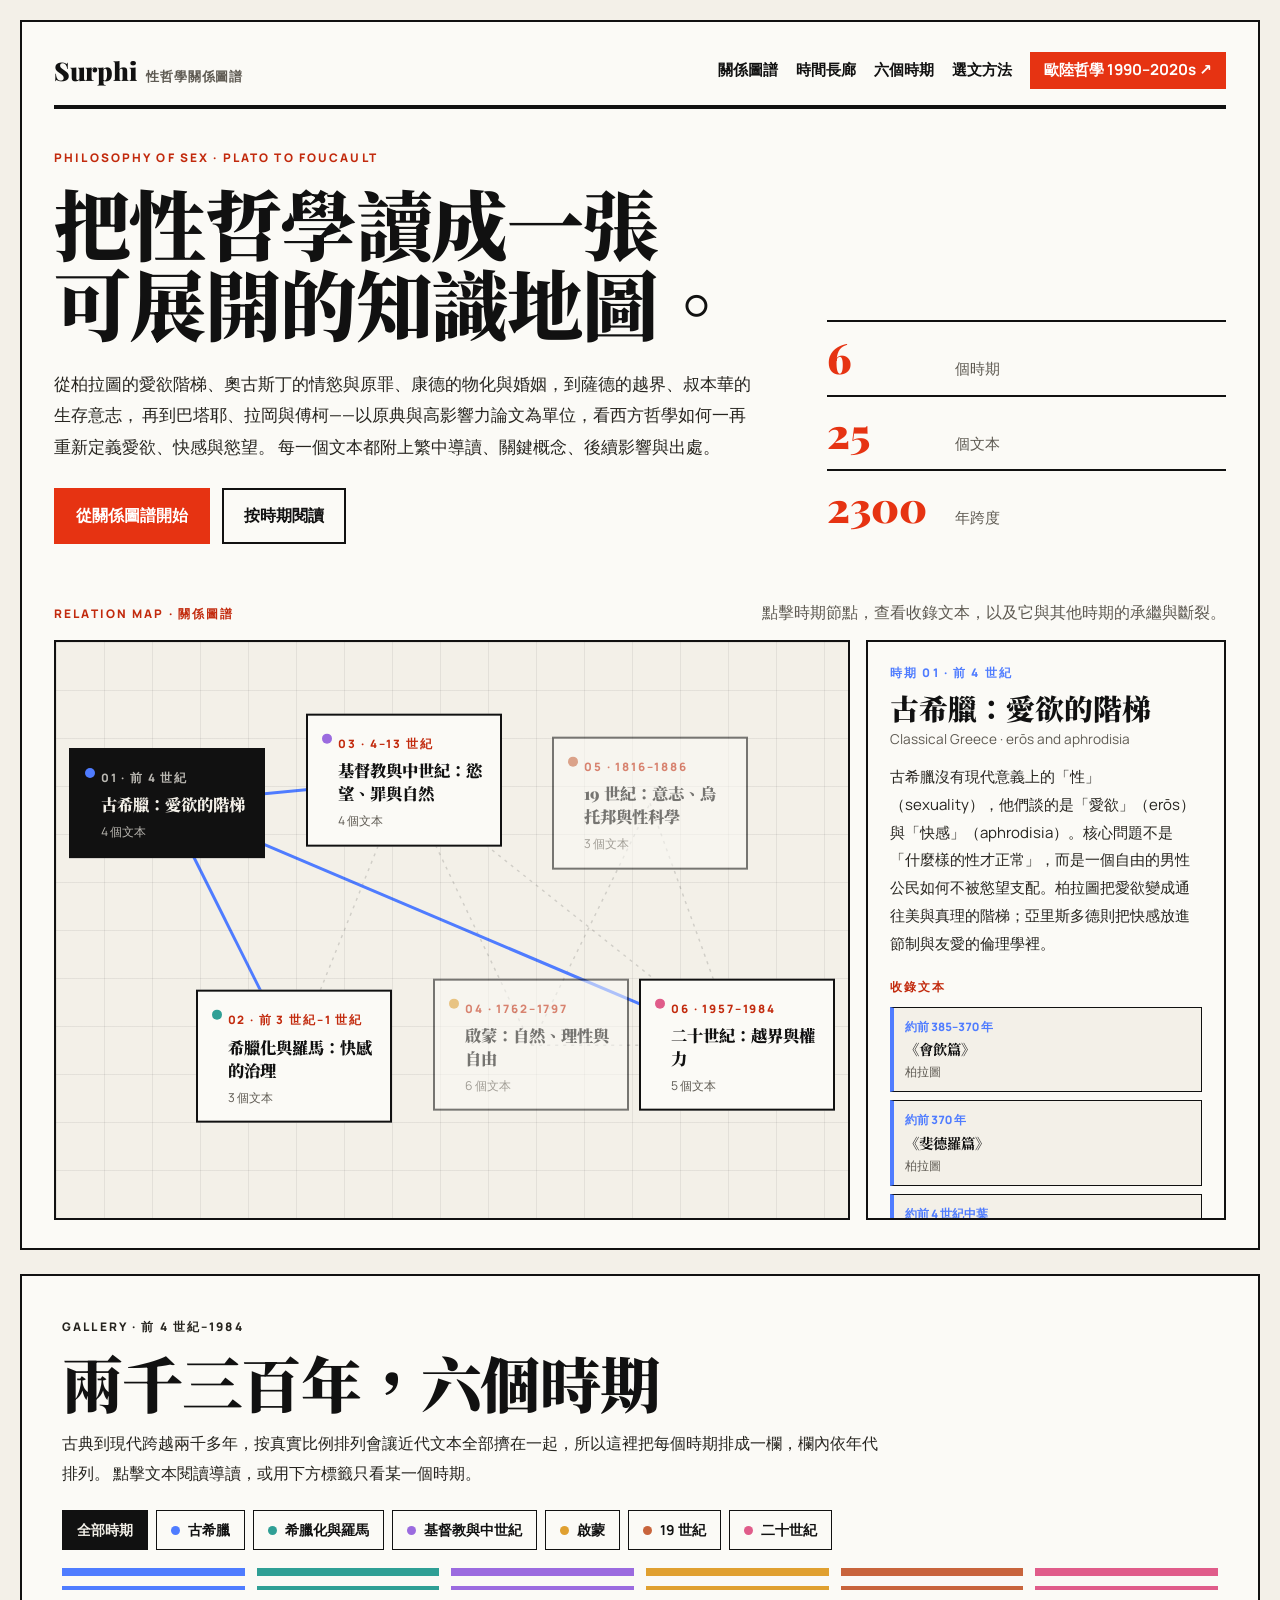
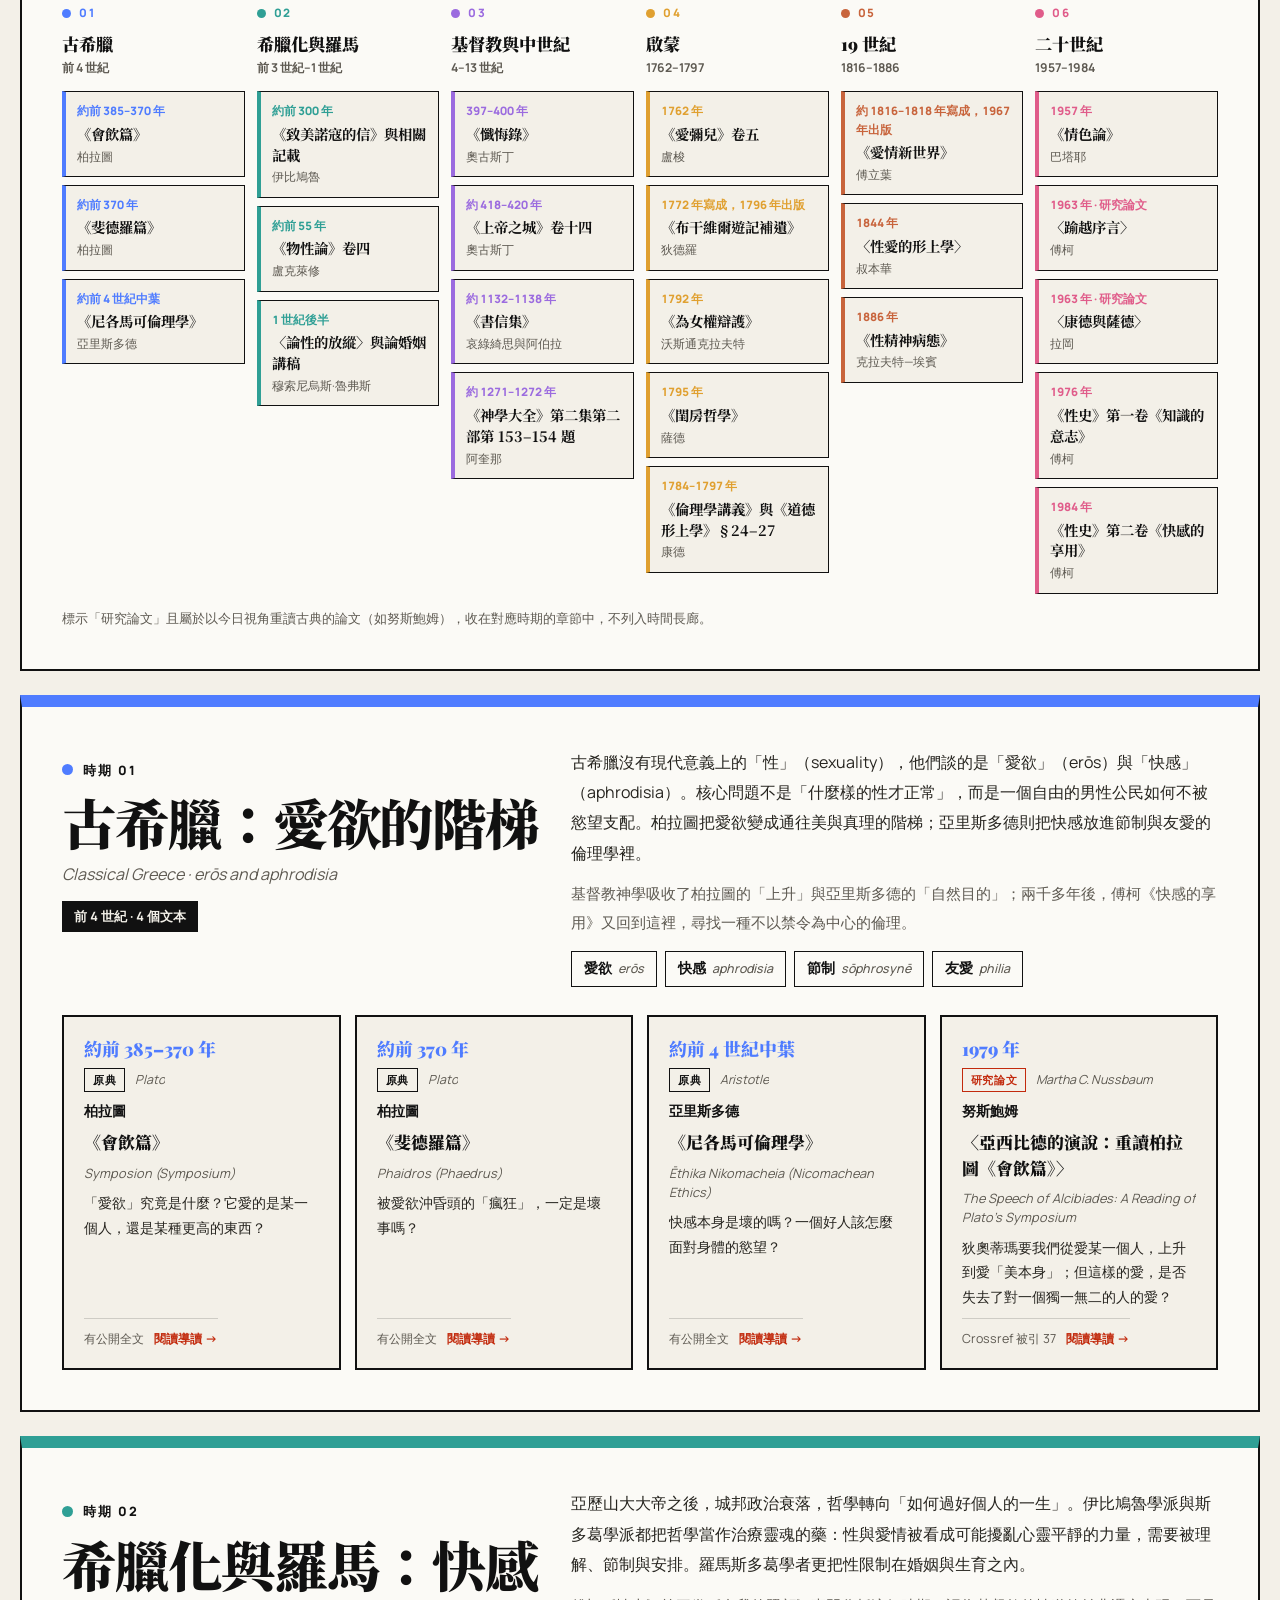
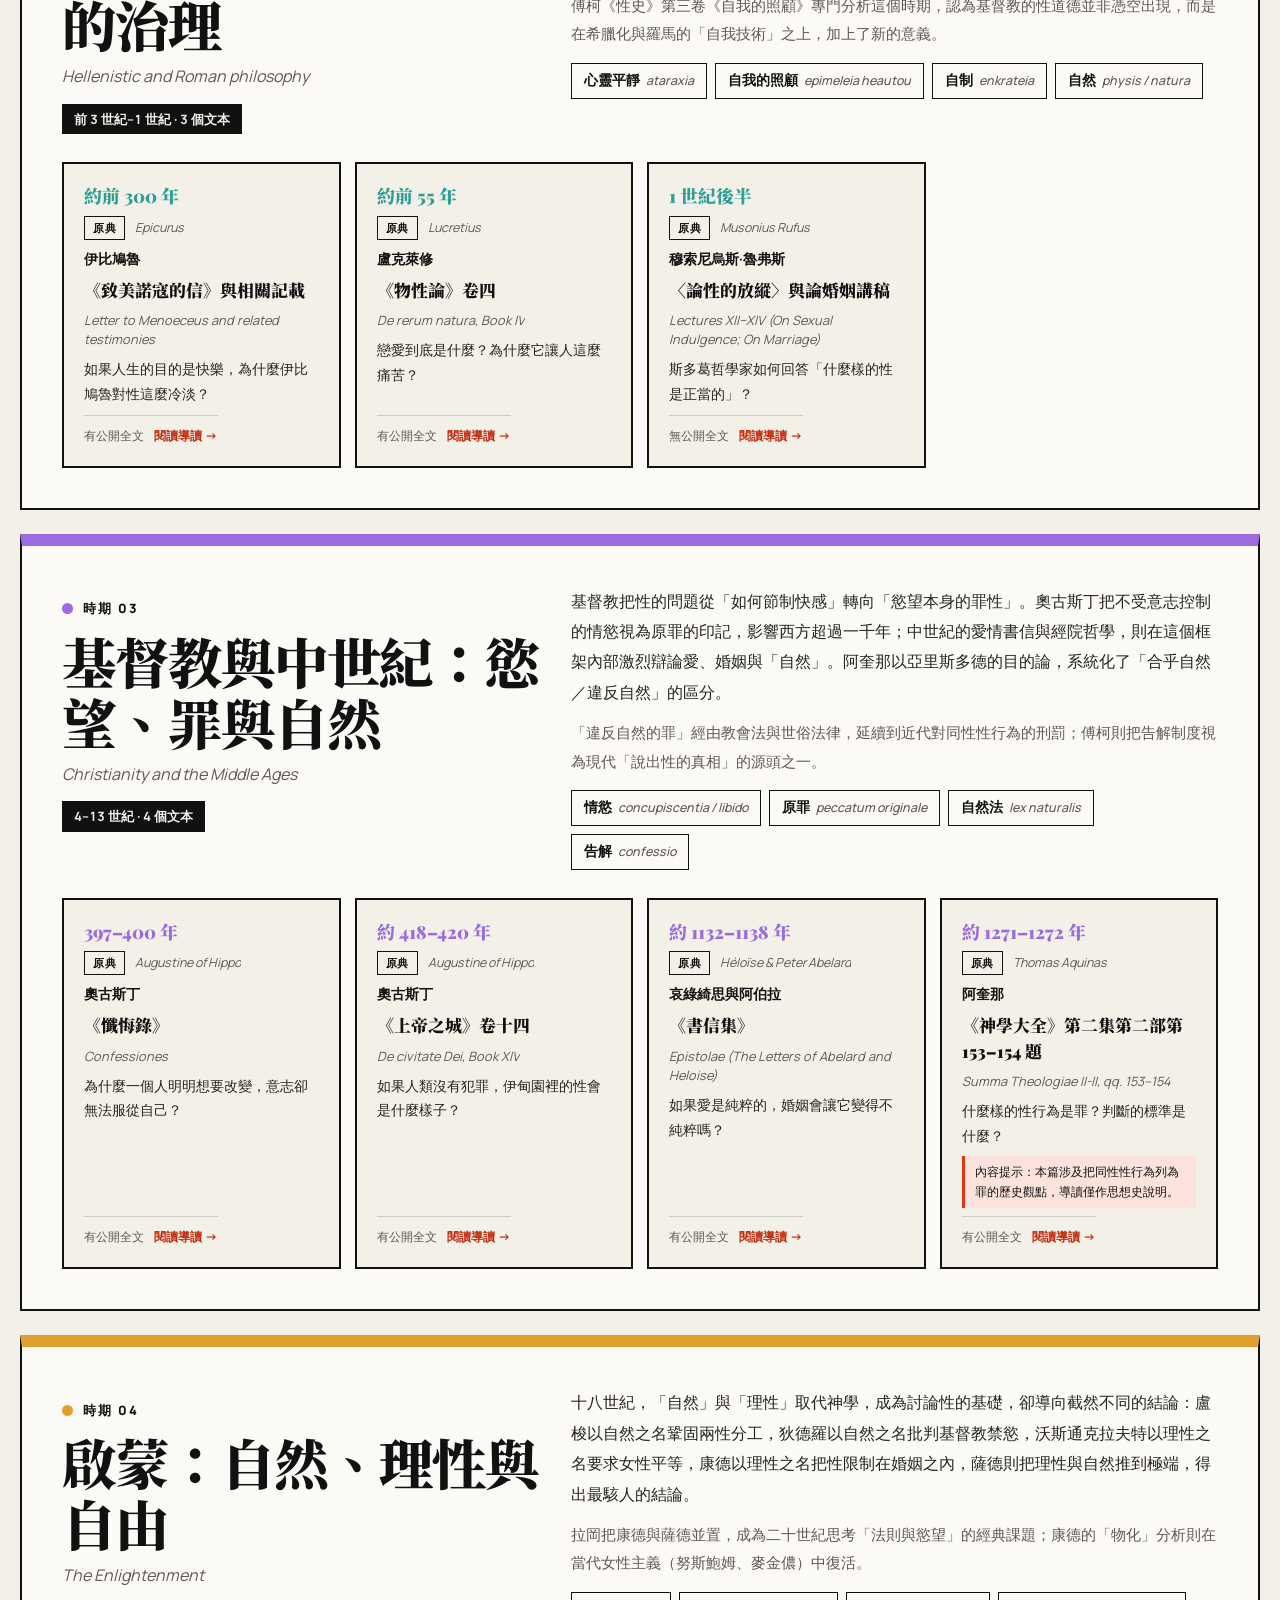
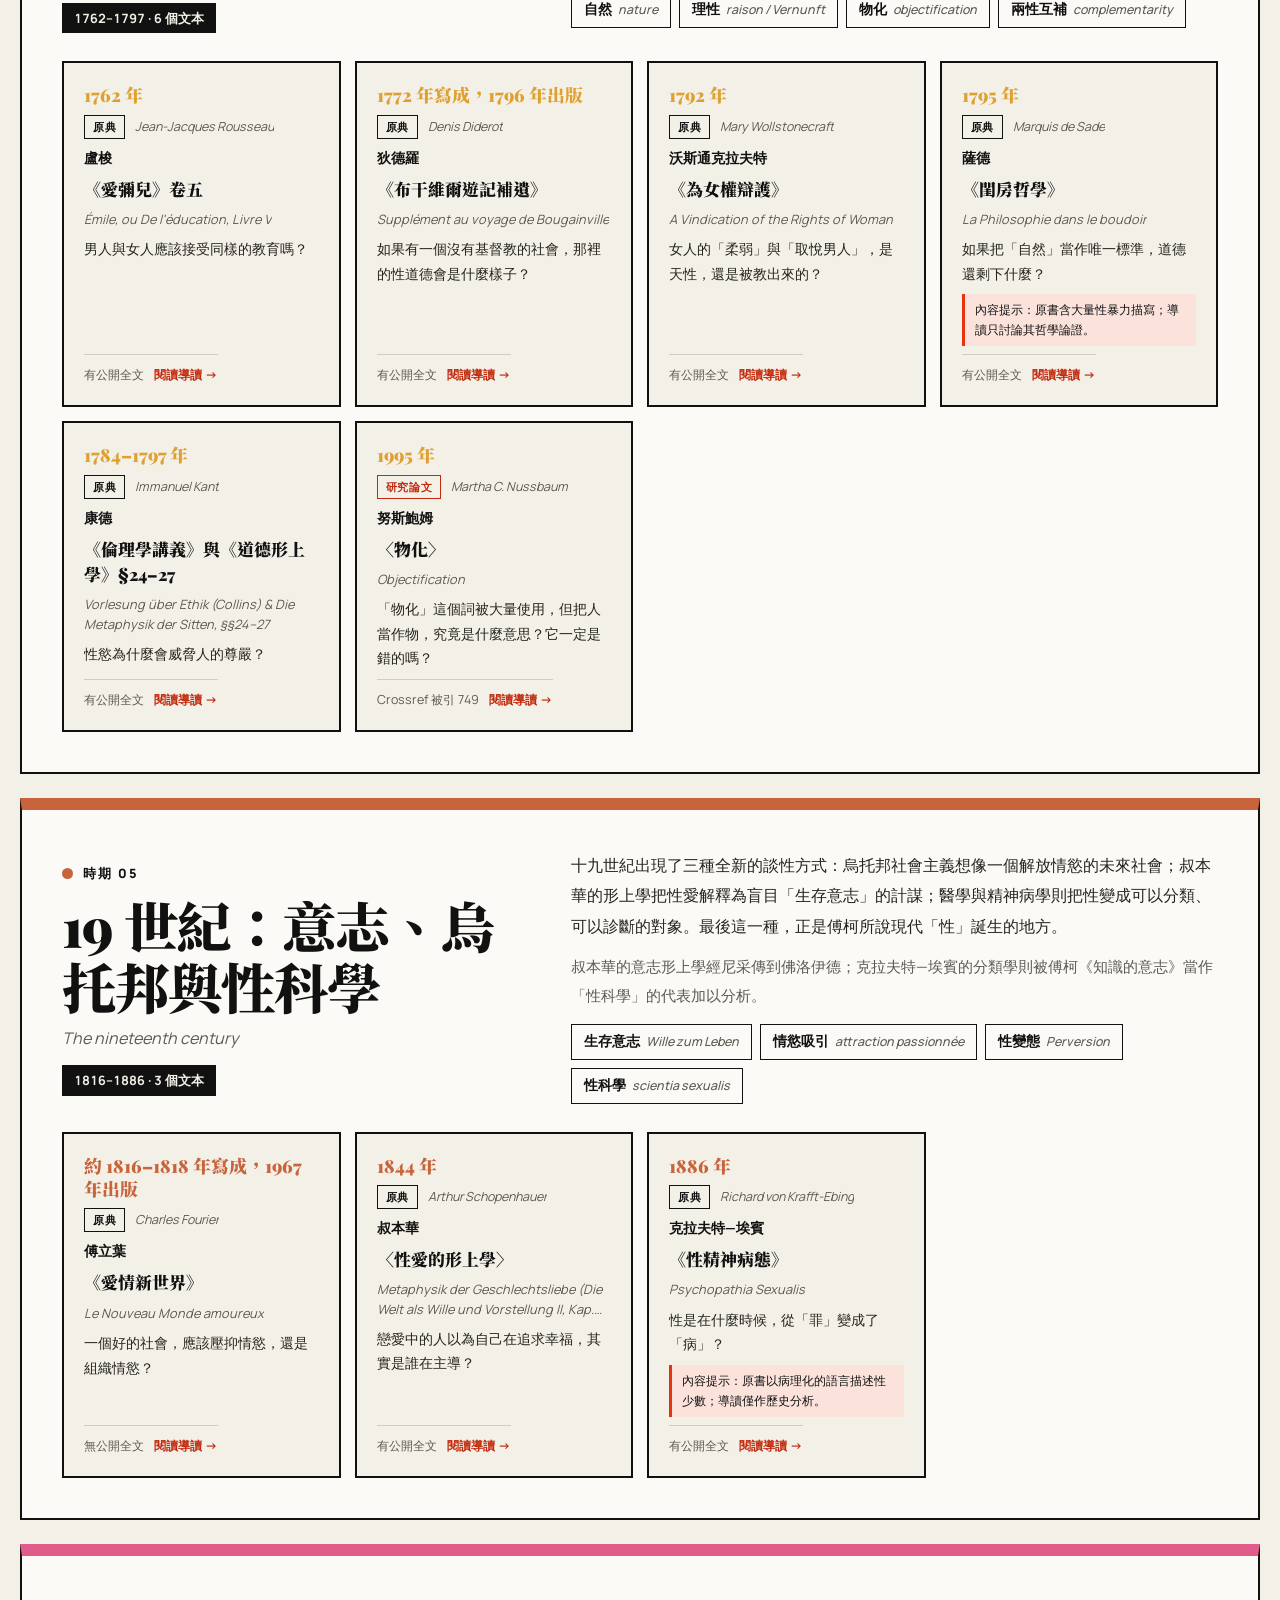
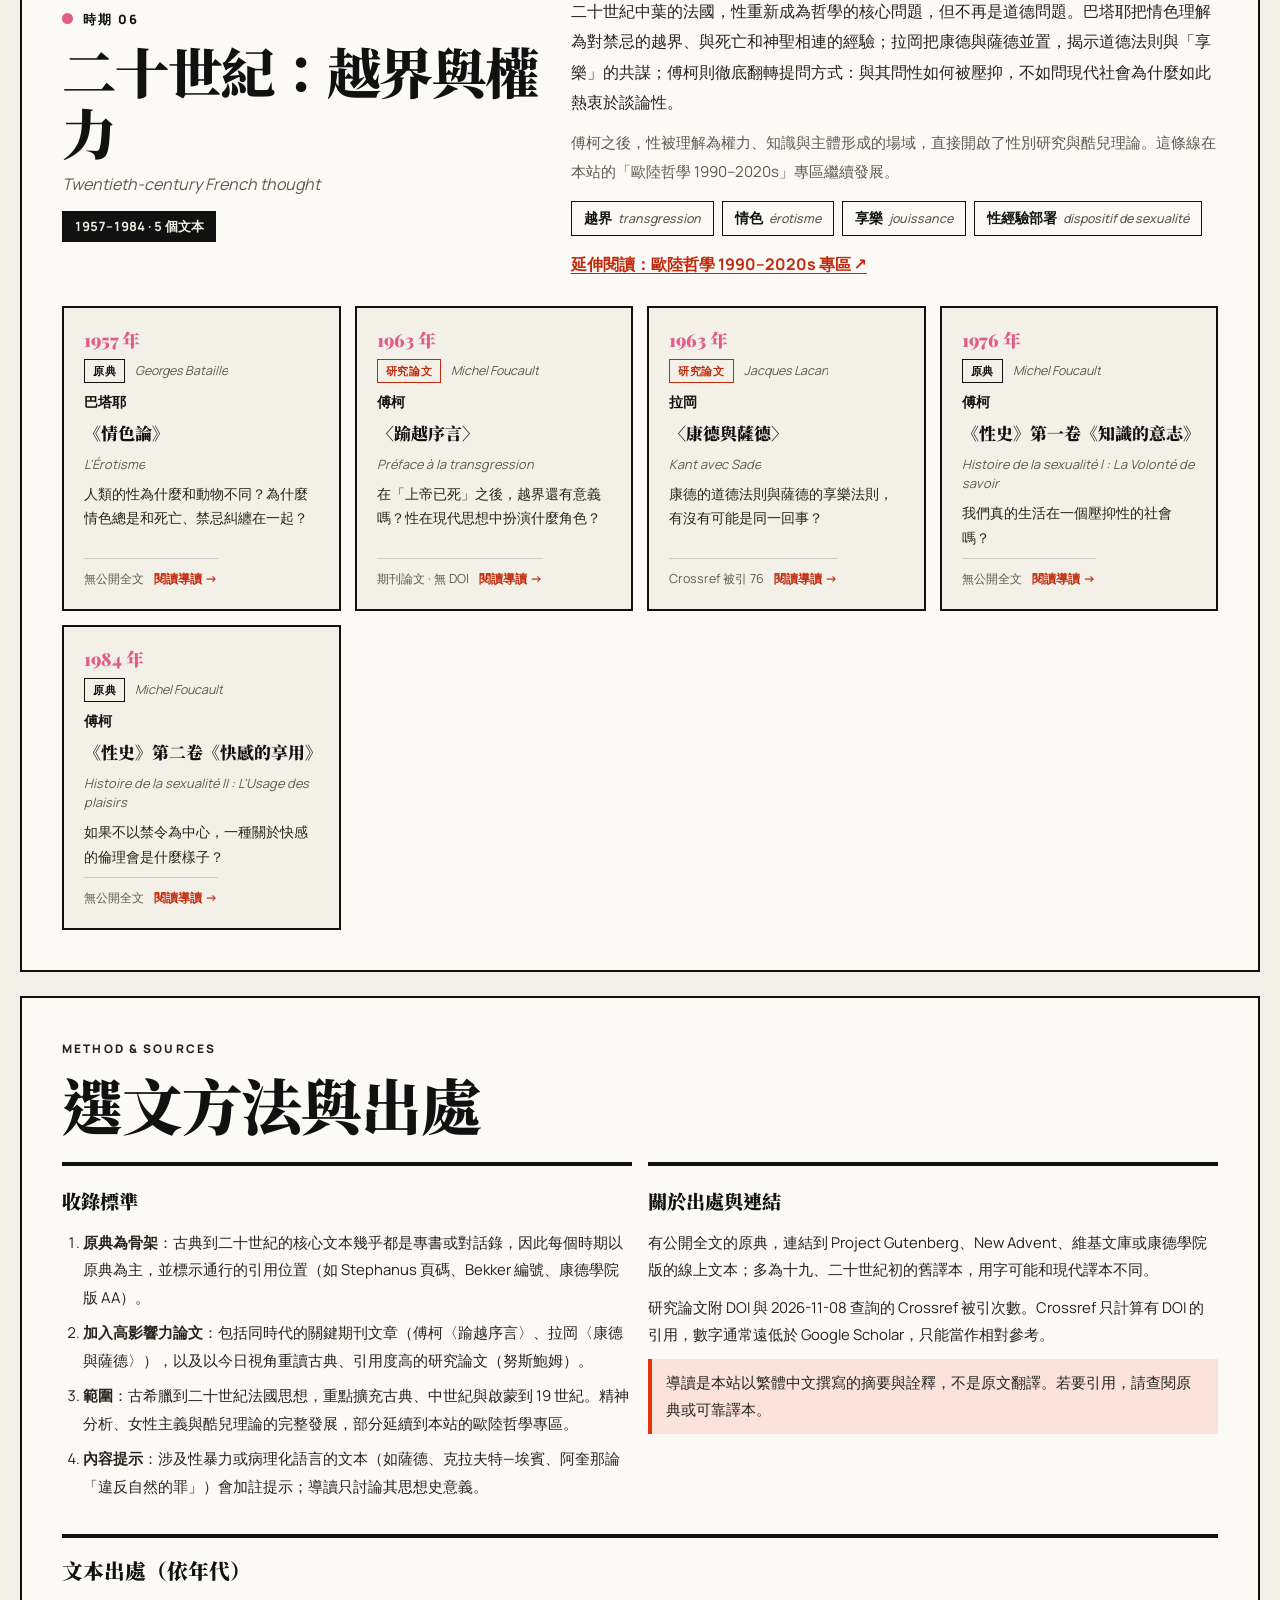
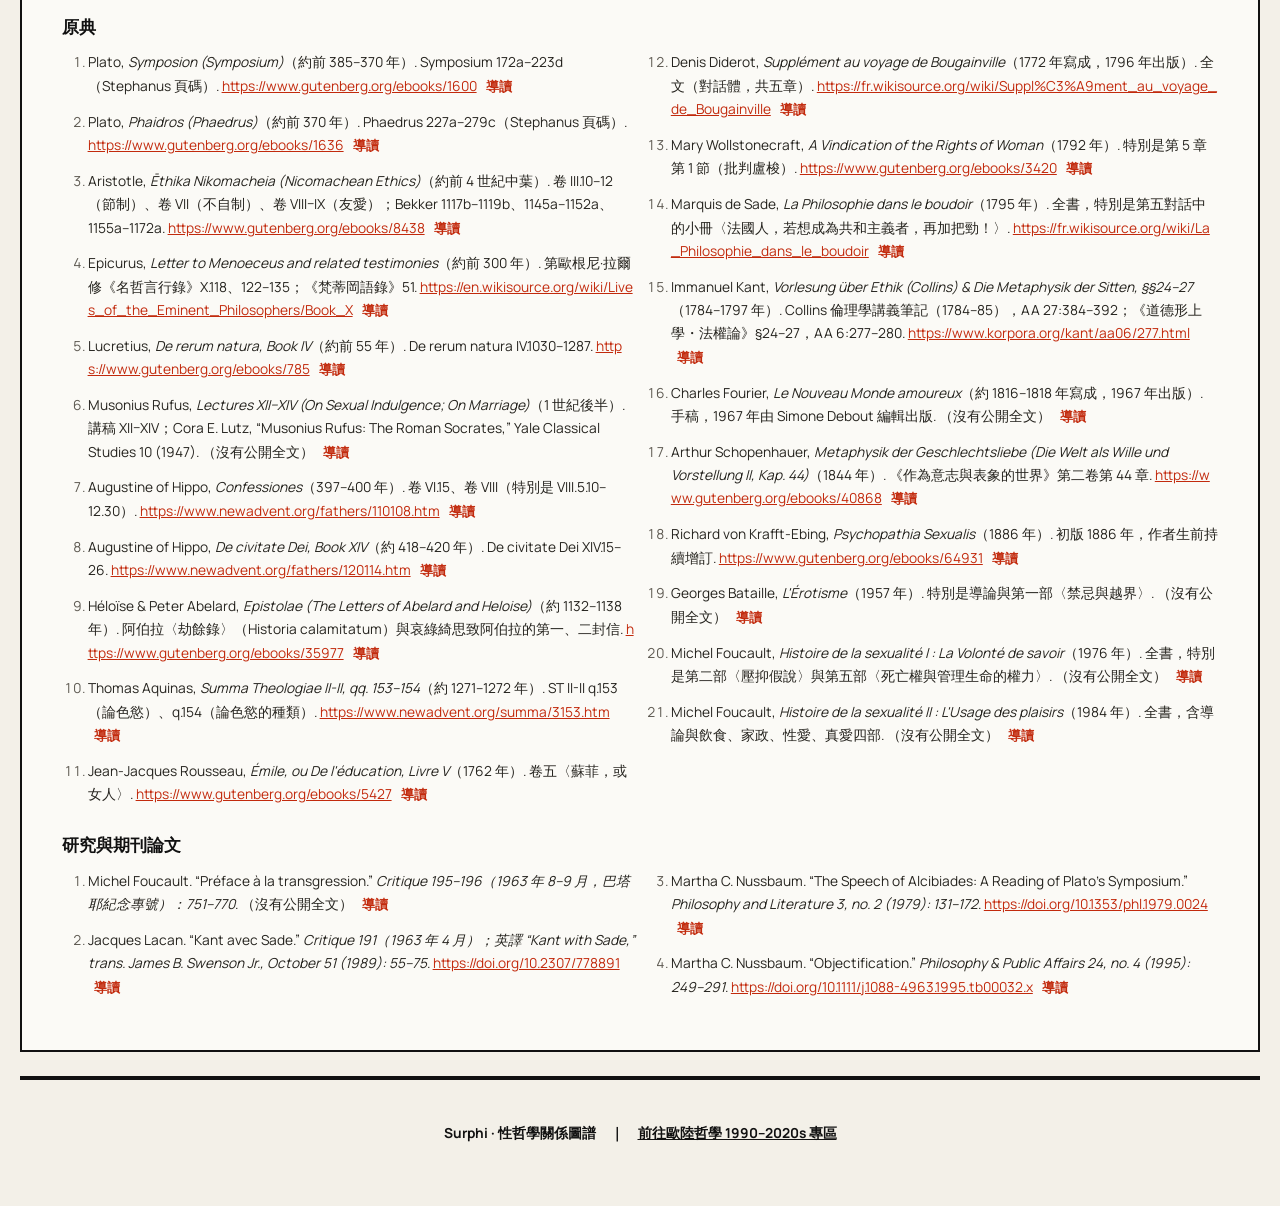
==== commit 8387abd0: "Restyle site in a bold editorial magazine look Replace the liquid-glass skin (blue gradients, froste" ====
--- a/index.html
+++ b/index.html
@@ -7,7 +7,7 @@
   <meta name="description" content="從柏拉圖到傅柯，以 25 個原典與高影響力論文，簡介西方哲學如何思考愛欲、快感、慾望與性。">
   <link rel="preconnect" href="https://fonts.googleapis.com">
   <link rel="preconnect" href="https://fonts.gstatic.com" crossorigin>
-  <link href="https://fonts.googleapis.com/css2?family=Noto+Serif+TC:wght@400;500;700&family=Manrope:wght@400;500;700;800&display=swap" rel="stylesheet">
+  <link href="https://fonts.googleapis.com/css2?family=Noto+Serif+TC:wght@400;500;700;900&family=Playfair+Display:wght@700;900&family=Manrope:wght@400;500;700;800&display=swap" rel="stylesheet">
   <link rel="stylesheet" href="styles.css">
 </head>
 <body>
--- a/styles.css
+++ b/styles.css
@@ -1,24 +1,68 @@
 /* Surphi｜性哲學關係圖譜
-   液態玻璃語彙：淺藍漸層、毛玻璃面板、漂浮節點。
+   雜誌編輯風：紙色底、墨黑粗框、直角版塊、粗宋體大標、編輯紅單一強調色；深色模式跟隨系統。
    版面架構與 continental/styles.css 一致，時間軸改為分段時間長廊。 */
 
 :root {
-  --bg: #edf3ff;
-  --bg-deep: #dfe8fb;
-  --line: rgba(255, 255, 255, 0.3);
-  --line-strong: rgba(255, 255, 255, 0.55);
-  --ink: #0d172b;
-  --text: #24314a;
-  --muted: #56637b;
-  --accent: #5d87ff;
-  --accent-deep: #3a5fd0;
-  --shadow: 0 24px 80px rgba(51, 71, 118, 0.18);
-  --shadow-soft: 0 14px 34px rgba(65, 94, 162, 0.13);
-  --radius-xl: 34px;
-  --radius-lg: 26px;
-  --radius-md: 18px;
+  color-scheme: light;
+  --bg: #f3f0e8;
+  --bg-deep: #e9e4d8;
+  --surface: #fbfaf6;
+  --hover: #ebe6da;
+  --ink: #111111;
+  --text: #26241f;
+  --muted: #5e5a52;
+  --line: rgba(17, 17, 17, 0.16);
+  --line-strong: #111111;
+  --grid: rgba(17, 17, 17, 0.07);
+  --accent: #e63312;
+  --accent-deep: #c22a0d;
+  --accent-soft: #fbe3dc;
+  --on-accent: #ffffff;
+  --backdrop: rgba(17, 17, 17, 0.5);
+  --shadow: none;
+  --shadow-soft: none;
+  --radius-xl: 0;
+  --radius-lg: 0;
+  --radius-md: 0;
+  --font-display: "Playfair Display", "Noto Serif TC", "Songti TC", serif;
   --font-serif: "Noto Serif TC", "Songti TC", serif;
   --font-sans: "Manrope", "PingFang TC", "Noto Sans TC", "Microsoft JhengHei", system-ui, sans-serif;
+}
+
+@media (prefers-color-scheme: dark) {
+  :root:not([data-theme="light"]) {
+    color-scheme: dark;
+    --bg: #121110;
+    --bg-deep: #0c0b0a;
+    --surface: #1a1917;
+    --hover: #27251f;
+    --ink: #f3f0e8;
+    --text: #dcd7cc;
+    --muted: #a39d91;
+    --line: rgba(243, 240, 232, 0.18);
+    --line-strong: #f3f0e8;
+    --grid: rgba(243, 240, 232, 0.07);
+    --accent-deep: #ff6b4f;
+    --accent-soft: rgba(230, 51, 18, 0.18);
+    --backdrop: rgba(0, 0, 0, 0.65);
+  }
+}
+
+:root[data-theme="dark"] {
+  color-scheme: dark;
+  --bg: #121110;
+  --bg-deep: #0c0b0a;
+  --surface: #1a1917;
+  --hover: #27251f;
+  --ink: #f3f0e8;
+  --text: #dcd7cc;
+  --muted: #a39d91;
+  --line: rgba(243, 240, 232, 0.18);
+  --line-strong: #f3f0e8;
+  --grid: rgba(243, 240, 232, 0.07);
+  --accent-deep: #ff6b4f;
+  --accent-soft: rgba(230, 51, 18, 0.18);
+  --backdrop: rgba(0, 0, 0, 0.65);
 }
 
 * {
@@ -35,13 +79,7 @@
   color: var(--ink);
   font-family: var(--font-sans);
   line-height: 1.6;
-  background:
-    radial-gradient(circle at 18% 12%, rgba(160, 196, 255, 0.65), transparent 22%),
-    radial-gradient(circle at 80% 8%, rgba(255, 255, 255, 0.85), transparent 18%),
-    radial-gradient(circle at 72% 46%, rgba(192, 230, 255, 0.45), transparent 28%),
-    radial-gradient(circle at 20% 78%, rgba(206, 196, 255, 0.35), transparent 26%),
-    linear-gradient(180deg, var(--bg), var(--bg-deep));
-  background-color: var(--bg);
+  background: var(--bg);
   min-height: 100vh;
   overflow-x: hidden;
 }
@@ -60,6 +98,7 @@
   filter: blur(60px);
   opacity: 0.5;
   pointer-events: none;
+  display: none;
 }
 
 .ambient-a {
@@ -94,19 +133,18 @@
 }
 
 .glass-panel {
-  background: linear-gradient(180deg, rgba(255, 255, 255, 0.3), rgba(255, 255, 255, 0.14));
-  border: 1px solid var(--line);
-  box-shadow: var(--shadow);
-  backdrop-filter: blur(28px) saturate(160%);
-  -webkit-backdrop-filter: blur(28px) saturate(160%);
+  background: var(--surface);
+  border: 2px solid var(--ink);
+  box-shadow: none;
 }
 
 h1,
 h2,
 h3 {
   margin: 0;
-  font-family: var(--font-serif);
-  color: var(--ink);
+  font-family: var(--font-display);
+  color: var(--ink);
+  font-weight: 900;
 }
 
 .eyebrow,
@@ -115,7 +153,7 @@
 .detail-sub,
 .drawer-label {
   text-transform: uppercase;
-  letter-spacing: 0.16em;
+  letter-spacing: 0.18em;
   font-size: 0.74rem;
   color: var(--accent-deep);
   font-weight: 800;
@@ -130,8 +168,8 @@
 /* ───────── Hero ───────── */
 
 .hero {
-  border-radius: var(--radius-xl);
-  padding: 24px;
+  border-radius: 0;
+  padding: 28px 32px;
 }
 
 .topbar {
@@ -139,18 +177,21 @@
   justify-content: space-between;
   align-items: center;
   gap: 18px;
-  margin-bottom: 12px;
+  margin-bottom: 0;
+  padding-bottom: 14px;
+  border-bottom: 4px solid var(--ink);
 }
 
 .brand {
   display: inline-flex;
   align-items: baseline;
   gap: 10px;
-  font-size: 0.85rem;
-  font-weight: 800;
-  letter-spacing: 0.16em;
-  text-transform: uppercase;
+  font-size: 1.6rem;
+  font-weight: 900;
+  letter-spacing: -0.01em;
+  text-transform: none;
   text-decoration: none;
+  font-family: var(--font-display);
 }
 
 .brand small {
@@ -158,7 +199,8 @@
   letter-spacing: 0.06em;
   text-transform: none;
   color: var(--muted);
-  font-weight: 600;
+  font-weight: 700;
+  font-family: var(--font-sans);
 }
 
 .nav-links {
@@ -170,21 +212,22 @@
 
 .nav-links a {
   text-decoration: none;
-  color: var(--muted);
+  color: var(--ink);
   font-size: 0.95rem;
   transition: color 0.3s ease;
+  font-weight: 700;
 }
 
 .nav-links a:hover {
-  color: var(--ink);
+  color: var(--accent-deep);
 }
 
 .nav-links .nav-back {
   padding: 6px 14px;
-  border-radius: 999px;
-  background: rgba(255, 255, 255, 0.45);
-  border: 1px solid var(--line-strong);
-  color: var(--ink);
+  border-radius: 0;
+  background: var(--accent);
+  border: 0;
+  color: var(--on-accent);
 }
 
 .hero-intro {
@@ -192,21 +235,22 @@
   grid-template-columns: minmax(0, 1.3fr) minmax(0, 0.7fr);
   gap: 32px;
   align-items: end;
-  padding: 26px 10px 30px;
+  padding: 40px 0 36px;
 }
 
 h1 {
-  font-size: clamp(2.3rem, 5.2vw, 4.4rem);
-  line-height: 1.1;
-  letter-spacing: -0.03em;
-  margin: 14px 0 20px;
+  font-size: clamp(2.4rem, 6vw, 5.2rem);
+  line-height: 1.04;
+  letter-spacing: -0.02em;
+  margin: 16px 0 24px;
 }
 
 .lead {
-  color: var(--muted);
+  color: var(--text);
   line-height: 1.9;
   max-width: 42em;
   margin: 0;
+  font-size: 1.04rem;
 }
 
 .hero-actions {
@@ -221,30 +265,36 @@
   display: inline-flex;
   align-items: center;
   padding: 13px 20px;
-  border-radius: 999px;
-  border: 0;
+  border-radius: 0;
   font: inherit;
   font-weight: 700;
   text-decoration: none;
   cursor: pointer;
-  transition: transform 0.35s ease, background 0.35s ease, box-shadow 0.35s ease;
+  transition: background 0.25s ease, color 0.25s ease, border-color 0.25s ease;
+  border: 2px solid var(--ink);
 }
 
 .primary-button {
-  color: white;
-  background: linear-gradient(135deg, #5f86f5, #6fb8f2);
-  box-shadow: 0 16px 36px rgba(93, 135, 255, 0.3);
+  color: var(--on-accent);
+  background: var(--accent);
+  box-shadow: none;
+  border-color: var(--accent);
 }
 
 .secondary-button {
   color: var(--ink);
-  background: rgba(255, 255, 255, 0.5);
-  border: 1px solid var(--line-strong);
-}
-
-.primary-button:hover,
+  background: transparent;
+}
+
+.primary-button:hover {
+  background: var(--ink);
+  border-color: var(--ink);
+  color: var(--bg);
+}
+
 .secondary-button:hover {
-  transform: translateY(-3px);
+  background: var(--ink);
+  color: var(--bg);
 }
 
 .hero-stats {
@@ -252,24 +302,27 @@
   margin: 0;
   padding: 0;
   display: grid;
-  gap: 10px;
+  gap: 0;
 }
 
 .hero-stats li {
   display: flex;
   align-items: baseline;
   gap: 12px;
-  padding: 14px 18px;
-  border-radius: 20px;
-  background: rgba(255, 255, 255, 0.36);
-  border: 1px solid var(--line-strong);
+  padding: 14px 0;
+  border-radius: 0;
+  background: none;
+  border: 0;
+  border-top: 2px solid var(--ink);
 }
 
 .hero-stats strong {
-  font-family: var(--font-serif);
-  font-size: 1.9rem;
+  font-family: var(--font-display);
+  font-size: 2.6rem;
   line-height: 1;
   min-width: 2.8em;
+  font-weight: 900;
+  color: var(--accent);
 }
 
 .hero-stats span {
@@ -280,10 +333,10 @@
 /* ───────── Thought map ───────── */
 
 .map-stage {
-  padding: 18px;
-  border-radius: 32px;
-  background: rgba(255, 255, 255, 0.12);
-  border: 1px solid var(--line);
+  padding: 20px 0 0;
+  border-radius: 0;
+  background: none;
+  border: 0;
 }
 
 .stage-copy {
@@ -292,7 +345,7 @@
   align-items: baseline;
   flex-wrap: wrap;
   gap: 8px 16px;
-  padding: 6px 6px 14px;
+  padding: 0 0 14px;
 }
 
 .stage-copy p {
@@ -309,11 +362,9 @@
 .map-canvas {
   position: relative;
   min-height: 580px;
-  border-radius: 28px;
-  background:
-    radial-gradient(circle at 50% 50%, rgba(255, 255, 255, 0.36), rgba(255, 255, 255, 0.1)),
-    linear-gradient(180deg, rgba(255, 255, 255, 0.14), rgba(255, 255, 255, 0.08));
-  border: 1px solid rgba(255, 255, 255, 0.36);
+  border-radius: 0;
+  background: var(--bg);
+  border: 2px solid var(--ink);
   overflow: hidden;
 }
 
@@ -321,30 +372,14 @@
   content: "";
   position: absolute;
   inset: 0;
-  background:
-    linear-gradient(rgba(255, 255, 255, 0.13) 1px, transparent 1px),
-    linear-gradient(90deg, rgba(255, 255, 255, 0.12) 1px, transparent 1px);
-  background-size: 60px 60px;
-  mask-image: radial-gradient(circle at center, black 55%, transparent 100%);
-  -webkit-mask-image: radial-gradient(circle at center, black 55%, transparent 100%);
+  background: linear-gradient(var(--grid) 1px, transparent 1px),
+    linear-gradient(90deg, var(--grid) 1px, transparent 1px);
+  background-size: 48px 48px;
   pointer-events: none;
 }
 
 .map-canvas::before {
-  content: "";
-  position: absolute;
-  inset: 0;
-  background:
-    radial-gradient(circle at 16% 18%, rgba(255, 255, 255, 0.9) 0 2px, transparent 3px),
-    radial-gradient(circle at 23% 52%, rgba(255, 255, 255, 0.7) 0 1.5px, transparent 3px),
-    radial-gradient(circle at 48% 34%, rgba(255, 255, 255, 0.75) 0 1.5px, transparent 3px),
-    radial-gradient(circle at 54% 88%, rgba(255, 255, 255, 0.65) 0 1.4px, transparent 3px),
-    radial-gradient(circle at 76% 12%, rgba(255, 255, 255, 0.78) 0 1.7px, transparent 3px),
-    radial-gradient(circle at 80% 78%, rgba(255, 255, 255, 0.92) 0 2px, transparent 3px),
-    radial-gradient(circle at 92% 30%, rgba(255, 255, 255, 0.68) 0 1.5px, transparent 3px),
-    radial-gradient(circle at 8% 90%, rgba(255, 255, 255, 0.72) 0 1.8px, transparent 3px);
-  opacity: 0.85;
-  pointer-events: none;
+  display: none;
 }
 
 .map-lines {
@@ -356,23 +391,23 @@
 
 .map-edge {
   fill: none;
-  stroke: rgba(255, 255, 255, 0.85);
-  stroke-width: 1.6;
-  stroke-linecap: round;
-  stroke-dasharray: 2 5;
-  opacity: 0.75;
+  stroke: var(--ink);
+  stroke-width: 1.4;
+  stroke-linecap: butt;
+  stroke-dasharray: 3 5;
+  opacity: 0.4;
   transition: stroke 0.45s ease, opacity 0.45s ease, stroke-width 0.45s ease;
 }
 
 .map-edge.is-active {
   stroke: var(--c, var(--accent));
-  stroke-width: 2.6;
+  stroke-width: 3;
   stroke-dasharray: none;
-  opacity: 0.9;
+  opacity: 1;
 }
 
 .map-edge.is-dim {
-  opacity: 0.3;
+  opacity: 0.15;
 }
 
 .map-node {
@@ -384,45 +419,44 @@
   width: min(196px, 25%);
   padding: 14px 16px 14px 30px;
   text-align: left;
-  border-radius: 20px;
-  border: 1px solid rgba(255, 255, 255, 0.5);
-  background: linear-gradient(180deg, rgba(255, 255, 255, 0.5), rgba(255, 255, 255, 0.26));
-  box-shadow: 0 20px 44px rgba(65, 94, 162, 0.14);
-  backdrop-filter: blur(16px);
-  -webkit-backdrop-filter: blur(16px);
+  border-radius: 0;
+  border: 2px solid var(--ink);
+  background: var(--surface);
+  box-shadow: none;
   color: var(--ink);
   font: inherit;
   cursor: pointer;
-  animation: floatNode 8s ease-in-out infinite;
+  animation: none;
   animation-delay: var(--delay, 0s);
-  transition: box-shadow 0.45s ease, border-color 0.45s ease, background 0.45s ease, opacity 0.45s ease;
+  transition: background 0.25s ease, color 0.25s ease, opacity 0.25s ease;
 }
 
 .map-node::before {
   content: "";
   position: absolute;
-  width: 9px;
-  height: 9px;
+  width: 10px;
+  height: 10px;
   left: 14px;
   top: 18px;
   border-radius: 50%;
   background: var(--c);
-  box-shadow: 0 0 14px var(--c);
+  box-shadow: none;
 }
 
 .node-no {
   font-size: 0.72rem;
   letter-spacing: 0.16em;
   font-weight: 800;
-  color: var(--muted);
+  color: var(--accent-deep);
 }
 
 .map-node strong {
   display: block;
   margin-top: 4px;
-  font-family: var(--font-serif);
-  font-size: 0.98rem;
+  font-family: var(--font-display);
+  font-size: 1.02rem;
   line-height: 1.4;
+  font-weight: 900;
 }
 
 .node-meta {
@@ -433,32 +467,39 @@
 }
 
 .map-node:hover {
-  border-color: rgba(255, 255, 255, 0.9);
-  box-shadow: 0 24px 54px rgba(65, 94, 162, 0.2);
+  box-shadow: none;
+  background: var(--hover);
 }
 
 .map-node.active {
-  background: linear-gradient(180deg, rgba(255, 255, 255, 0.86), rgba(255, 255, 255, 0.55));
-  border-color: var(--c);
-  box-shadow: 0 24px 54px rgba(65, 94, 162, 0.24), 0 0 0 3px rgba(255, 255, 255, 0.5);
+  background: var(--ink);
+  border-color: var(--ink);
+  box-shadow: none;
+  color: var(--bg);
+}
+
+.map-node.active .node-no,
+.map-node.active .node-meta {
+  color: inherit;
+  opacity: 0.75;
 }
 
 .map-node.is-dim {
-  opacity: 0.62;
+  opacity: 0.55;
 }
 
 .map-detail {
-  border-radius: 28px;
+  border-radius: 0;
   padding: 22px;
   max-height: 580px;
   overflow-y: auto;
-  background: linear-gradient(180deg, rgba(255, 255, 255, 0.56), rgba(255, 255, 255, 0.26));
-  box-shadow: var(--shadow-soft);
+  background: var(--surface);
+  box-shadow: none;
 }
 
 .map-detail h2 {
-  font-size: 1.55rem;
-  line-height: 1.3;
+  font-size: 1.8rem;
+  line-height: 1.2;
   margin: 8px 0 4px;
 }
 
@@ -494,19 +535,19 @@
   gap: 10px;
   align-items: start;
   text-align: left;
-  padding: 10px 12px;
-  border-radius: 14px;
-  background: rgba(255, 255, 255, 0.46);
-  border: 1px solid var(--line-strong);
+  padding: 10px 2px;
+  border-radius: 0;
+  background: transparent;
+  border: 0;
   color: var(--ink);
   font: inherit;
   cursor: pointer;
-  transition: transform 0.3s ease, background 0.3s ease;
+  transition: background 0.25s ease;
+  border-top: 1px solid var(--line);
 }
 
 .paper-pill:hover {
-  transform: translateX(3px);
-  background: rgba(255, 255, 255, 0.75);
+  background: var(--hover);
 }
 
 .pill-year {
@@ -532,9 +573,9 @@
   width: 100%;
   text-align: left;
   padding: 10px 12px;
-  border-radius: 14px;
-  border: 1px dashed rgba(255, 255, 255, 0.85);
-  background: rgba(255, 255, 255, 0.24);
+  border-radius: 0;
+  border: 1px dashed var(--ink);
+  background: transparent;
   font: inherit;
   font-size: 0.86rem;
   line-height: 1.65;
@@ -544,7 +585,7 @@
 }
 
 .link-item:hover {
-  background: rgba(255, 255, 255, 0.6);
+  background: var(--hover);
 }
 
 .link-item b {
@@ -569,7 +610,8 @@
   margin-top: 16px;
   color: var(--accent-deep);
   font-weight: 700;
-  text-decoration: none;
+  text-decoration: underline;
+  text-underline-offset: 3px;
 }
 
 .text-link:hover {
@@ -580,8 +622,8 @@
 
 .section {
   margin-top: 24px;
-  padding: 34px;
-  border-radius: var(--radius-xl);
+  padding: 40px;
+  border-radius: 0;
 }
 
 .section-heading {
@@ -589,12 +631,14 @@
 }
 
 .section-heading h2 {
-  font-size: clamp(1.8rem, 3.6vw, 2.8rem);
+  font-size: clamp(2.2rem, 5vw, 3.8rem);
   margin: 12px 0 14px;
+  line-height: 1.08;
+  letter-spacing: -0.02em;
 }
 
 .section-heading p {
-  color: var(--muted);
+  color: var(--text);
   line-height: 1.85;
   margin: 0;
 }
@@ -611,18 +655,19 @@
   align-items: center;
   gap: 8px;
   padding: 8px 14px;
-  border-radius: 999px;
-  border: 1px solid var(--line-strong);
-  background: rgba(255, 255, 255, 0.36);
+  border-radius: 0;
+  border: 1px solid var(--ink);
+  background: transparent;
   color: var(--ink);
   font: inherit;
   font-size: 0.86rem;
   cursor: pointer;
-  transition: background 0.3s ease, border-color 0.3s ease, box-shadow 0.3s ease;
+  transition: background 0.25s ease, color 0.25s ease;
+  font-weight: 700;
 }
 
 .chip:hover {
-  background: rgba(255, 255, 255, 0.65);
+  background: var(--hover);
 }
 
 a.chip {
@@ -630,10 +675,11 @@
 }
 
 .chip[aria-pressed="true"] {
-  background: rgba(255, 255, 255, 0.88);
-  border-color: var(--c, var(--accent));
-  box-shadow: 0 8px 20px rgba(65, 94, 162, 0.14);
+  background: var(--ink);
+  border-color: var(--ink);
+  box-shadow: none;
   font-weight: 700;
+  color: var(--bg);
 }
 
 /* ───────── Gallery（分段時間長廊） ───────── */
@@ -646,10 +692,10 @@
 }
 
 .era-band span {
-  height: 6px;
-  border-radius: 999px;
+  height: 8px;
+  border-radius: 0;
   background: var(--c);
-  opacity: 0.7;
+  opacity: 1;
 }
 
 .gallery {
@@ -661,11 +707,12 @@
 
 .gallery-col {
   min-width: 0;
-  padding: 16px 12px 14px;
-  border-radius: 22px;
-  background: rgba(255, 255, 255, 0.32);
-  border: 1px solid var(--line-strong);
+  padding: 14px 0 0;
+  border-radius: 0;
+  background: transparent;
+  border: 0;
   transition: opacity 0.4s ease;
+  border-top: 4px solid var(--c);
 }
 
 .gallery-col.is-dim {
@@ -673,7 +720,7 @@
 }
 
 .gallery-col h3 {
-  font-size: 0.98rem;
+  font-size: 1.08rem;
   line-height: 1.45;
   margin: 8px 0 2px;
 }
@@ -713,19 +760,18 @@
   display: block;
   text-align: left;
   padding: 10px 11px;
-  border-radius: 14px;
-  background: rgba(255, 255, 255, 0.5);
-  border: 1px solid var(--line-strong);
-  border-left: 3px solid var(--c);
+  border-radius: 0;
+  background: var(--bg);
+  border: 1px solid var(--ink);
+  border-left: 4px solid var(--c);
   color: var(--ink);
   font: inherit;
   cursor: pointer;
-  transition: transform 0.3s ease, background 0.3s ease;
+  transition: background 0.25s ease;
 }
 
 .g-item:hover {
-  transform: translateY(-2px);
-  background: rgba(255, 255, 255, 0.8);
+  background: var(--hover);
 }
 
 .g-date {
@@ -761,30 +807,31 @@
 .kind-badge {
   display: inline-block;
   padding: 2px 8px;
-  border-radius: 999px;
+  border-radius: 0;
   font-size: 0.7rem;
   font-weight: 800;
   letter-spacing: 0.06em;
+  color: var(--ink);
+  background: transparent;
+  border: 1px solid currentColor;
+  white-space: nowrap;
+}
+
+.kind-badge.is-article {
   color: var(--accent-deep);
-  background: rgba(255, 255, 255, 0.8);
-  border: 1px solid rgba(58, 95, 208, 0.25);
-  white-space: nowrap;
-}
-
-.kind-badge.is-article {
-  color: #8a4a12;
-  border-color: rgba(200, 100, 60, 0.35);
+  border-color: currentColor;
 }
 
 .card-warning,
 .drawer-warning {
   font-size: 0.78rem;
   line-height: 1.6;
-  color: #7a3b1d;
-  background: rgba(255, 238, 222, 0.75);
-  border: 1px solid rgba(200, 100, 60, 0.25);
-  border-radius: 12px;
+  color: var(--ink);
+  background: var(--accent-soft);
+  border: 0;
+  border-radius: 0;
   padding: 6px 10px;
+  border-left: 3px solid var(--accent);
 }
 
 .drawer-warning {
@@ -801,9 +848,10 @@
 
 .theme-section {
   margin-top: 24px;
-  padding: 34px;
-  border-radius: var(--radius-xl);
+  padding: 40px;
+  border-radius: 0;
   scroll-margin-top: 16px;
+  border-top: 12px solid var(--c);
 }
 
 .theme-header {
@@ -820,19 +868,20 @@
   font-size: 0.8rem;
   font-weight: 800;
   letter-spacing: 0.16em;
-  color: var(--muted);
+  color: var(--ink);
 }
 
 .theme-no .swatch {
   width: 11px;
   height: 11px;
-  box-shadow: 0 0 14px var(--c);
+  box-shadow: none;
 }
 
 .theme-header h2 {
-  font-size: clamp(1.7rem, 3.2vw, 2.5rem);
-  line-height: 1.25;
+  font-size: clamp(2rem, 4.4vw, 3.4rem);
+  line-height: 1.12;
   margin: 12px 0 8px;
+  letter-spacing: -0.02em;
 }
 
 .theme-orig {
@@ -845,12 +894,13 @@
   display: inline-block;
   margin-top: 14px;
   padding: 5px 12px;
-  border-radius: 999px;
+  border-radius: 0;
   font-size: 0.8rem;
   font-weight: 700;
   font-variant-numeric: tabular-nums;
-  background: rgba(255, 255, 255, 0.5);
-  border: 1px solid var(--line-strong);
+  background: var(--ink);
+  border: 0;
+  color: var(--bg);
 }
 
 .theme-body p {
@@ -878,9 +928,9 @@
   align-items: baseline;
   gap: 6px;
   padding: 6px 12px;
-  border-radius: 999px;
-  background: rgba(255, 255, 255, 0.46);
-  border: 1px solid var(--line-strong);
+  border-radius: 0;
+  background: transparent;
+  border: 1px solid var(--ink);
   font-size: 0.85rem;
   font-weight: 700;
 }
@@ -906,20 +956,20 @@
   height: 100%;
   padding: 20px;
   text-align: left;
-  border-radius: 24px;
-  background: linear-gradient(180deg, rgba(255, 255, 255, 0.5), rgba(255, 255, 255, 0.26));
-  border: 1px solid var(--line-strong);
-  box-shadow: var(--shadow-soft);
+  border-radius: 0;
+  background: var(--bg);
+  border: 2px solid var(--ink);
+  box-shadow: none;
   color: var(--ink);
   font: inherit;
   cursor: pointer;
-  transition: transform 0.4s ease, box-shadow 0.4s ease, background 0.4s ease;
+  transition: transform 0.25s ease, background 0.25s ease;
 }
 
 .paper-card:hover {
-  transform: translateY(-4px);
-  background: linear-gradient(180deg, rgba(255, 255, 255, 0.72), rgba(255, 255, 255, 0.4));
-  box-shadow: 0 22px 48px rgba(65, 94, 162, 0.2);
+  transform: translateY(-3px);
+  background: var(--hover);
+  box-shadow: none;
 }
 
 .card-meta {
@@ -930,9 +980,9 @@
 }
 
 .card-year {
-  font-family: var(--font-serif);
+  font-family: var(--font-display);
   font-size: 1.12rem;
-  font-weight: 700;
+  font-weight: 900;
   line-height: 1.3;
   color: var(--c);
   font-variant-numeric: tabular-nums;
@@ -959,9 +1009,9 @@
 }
 
 .card-title {
-  font-family: var(--font-serif);
+  font-family: var(--font-display);
   font-size: 1.06rem;
-  font-weight: 700;
+  font-weight: 900;
   line-height: 1.5;
 }
 
@@ -995,7 +1045,7 @@
   gap: 10px;
   font-size: 0.78rem;
   color: var(--muted);
-  border-top: 1px solid rgba(255, 255, 255, 0.6);
+  border-top: 1px solid var(--line);
 }
 
 .card-foot b {
@@ -1013,10 +1063,11 @@
 }
 
 .method-card {
-  padding: 24px;
-  border-radius: 24px;
-  background: rgba(255, 255, 255, 0.32);
-  border: 1px solid var(--line-strong);
+  padding: 20px 0 0;
+  border-radius: 0;
+  background: transparent;
+  border: 0;
+  border-top: 4px solid var(--ink);
 }
 
 .method-card h3 {
@@ -1046,14 +1097,16 @@
 
 .method-note {
   padding: 10px 14px;
-  border-radius: 14px;
-  background: rgba(255, 255, 255, 0.5);
-  border-left: 3px solid var(--accent);
+  border-radius: 0;
+  background: var(--accent-soft);
+  border-left: 4px solid var(--accent);
 }
 
 .biblio-title {
   margin: 34px 0 14px;
   font-size: 1.3rem;
+  padding-top: 16px;
+  border-top: 4px solid var(--ink);
 }
 
 .biblio {
@@ -1095,9 +1148,12 @@
 
 .site-footer {
   text-align: center;
-  color: var(--muted);
+  color: var(--ink);
   font-size: 0.86rem;
   padding: 28px 12px 8px;
+  margin-top: 24px;
+  border-top: 4px solid var(--ink);
+  font-weight: 700;
 }
 
 /* ───────── Drawer ───────── */
@@ -1123,20 +1179,16 @@
 }
 
 .drawer::backdrop {
-  background: rgba(20, 34, 70, 0.26);
-  backdrop-filter: blur(6px);
-  -webkit-backdrop-filter: blur(6px);
+  background: var(--backdrop);
 }
 
 .drawer-inner {
   height: 100%;
   overflow-y: auto;
   padding: 26px 32px 40px;
-  background: linear-gradient(180deg, rgba(247, 250, 255, 0.94), rgba(232, 240, 255, 0.92));
-  backdrop-filter: blur(30px) saturate(150%);
-  -webkit-backdrop-filter: blur(30px) saturate(150%);
-  border-left: 1px solid rgba(255, 255, 255, 0.8);
-  box-shadow: -30px 0 80px rgba(40, 60, 120, 0.2);
+  background: var(--surface);
+  border-left: 4px solid var(--ink);
+  box-shadow: none;
 }
 
 .drawer-top {
@@ -1152,8 +1204,8 @@
   height: 40px;
   flex: none;
   border-radius: 50%;
-  border: 1px solid rgba(13, 23, 43, 0.12);
-  background: rgba(255, 255, 255, 0.8);
+  border: 2px solid var(--ink);
+  background: transparent;
   font-size: 1.3rem;
   line-height: 1;
   color: var(--ink);
@@ -1161,7 +1213,8 @@
 }
 
 .close-button:hover {
-  background: white;
+  background: var(--ink);
+  color: var(--bg);
 }
 
 .drawer-meta {
@@ -1177,8 +1230,8 @@
 }
 
 .drawer h2 {
-  font-size: clamp(1.5rem, 3vw, 2rem);
-  line-height: 1.35;
+  font-size: clamp(1.8rem, 3.6vw, 2.6rem);
+  line-height: 1.15;
   margin: 10px 0 8px;
 }
 
@@ -1192,9 +1245,9 @@
 .cite-box {
   margin-top: 18px;
   padding: 16px 18px;
-  border-radius: 18px;
-  background: rgba(255, 255, 255, 0.7);
-  border: 1px solid rgba(255, 255, 255, 0.95);
+  border-radius: 0;
+  background: var(--bg);
+  border: 1px solid var(--ink);
   font-size: 0.88rem;
   line-height: 1.7;
 }
@@ -1221,9 +1274,9 @@
   align-items: center;
   gap: 6px;
   padding: 8px 14px;
-  border-radius: 999px;
-  background: linear-gradient(135deg, #5f86f5, #6fb8f2);
-  color: white;
+  border-radius: 0;
+  background: var(--accent);
+  color: var(--on-accent);
   text-decoration: none;
   font-weight: 700;
   font-size: 0.84rem;
@@ -1245,9 +1298,9 @@
 .drawer-question {
   margin: 0;
   padding: 16px 18px;
-  border-radius: 18px;
-  background: rgba(255, 255, 255, 0.55);
-  border-left: 3px solid var(--c);
+  border-radius: 0;
+  background: var(--bg);
+  border-left: 6px solid var(--c);
   font-family: var(--font-serif);
   font-size: 1.05rem;
   line-height: 1.8;
@@ -1284,15 +1337,15 @@
   gap: 12px;
   margin-top: 32px;
   padding-top: 18px;
-  border-top: 1px solid rgba(13, 23, 43, 0.08);
+  border-top: 2px solid var(--ink);
 }
 
 .drawer-nav button {
   max-width: 48%;
   padding: 10px 14px;
-  border-radius: 14px;
-  border: 1px solid rgba(255, 255, 255, 0.95);
-  background: rgba(255, 255, 255, 0.6);
+  border-radius: 0;
+  border: 1px solid var(--ink);
+  background: transparent;
   font: inherit;
   font-size: 0.82rem;
   line-height: 1.5;
@@ -1307,7 +1360,7 @@
 }
 
 .drawer-nav button:hover {
-  background: white;
+  background: var(--hover);
 }
 
 .drawer-nav small {
@@ -1440,7 +1493,7 @@
   .hero,
   .section,
   .theme-section {
-    border-radius: 26px;
+    border-radius: 0;
   }
 
   .hero {
@@ -1475,7 +1528,7 @@
 
   .map-stage {
     padding: 12px;
-    border-radius: 24px;
+    border-radius: 0;
   }
 
   /* 手機版：不縮小圖譜，改成可點選的節點清單 */
@@ -1531,8 +1584,8 @@
 
   .drawer-inner {
     border-left: 0;
-    border-top: 1px solid rgba(255, 255, 255, 0.85);
-    border-radius: 26px 26px 0 0;
+    border-top: 4px solid var(--ink);
+    border-radius: 0;
     padding: 20px 18px 36px;
   }
 }
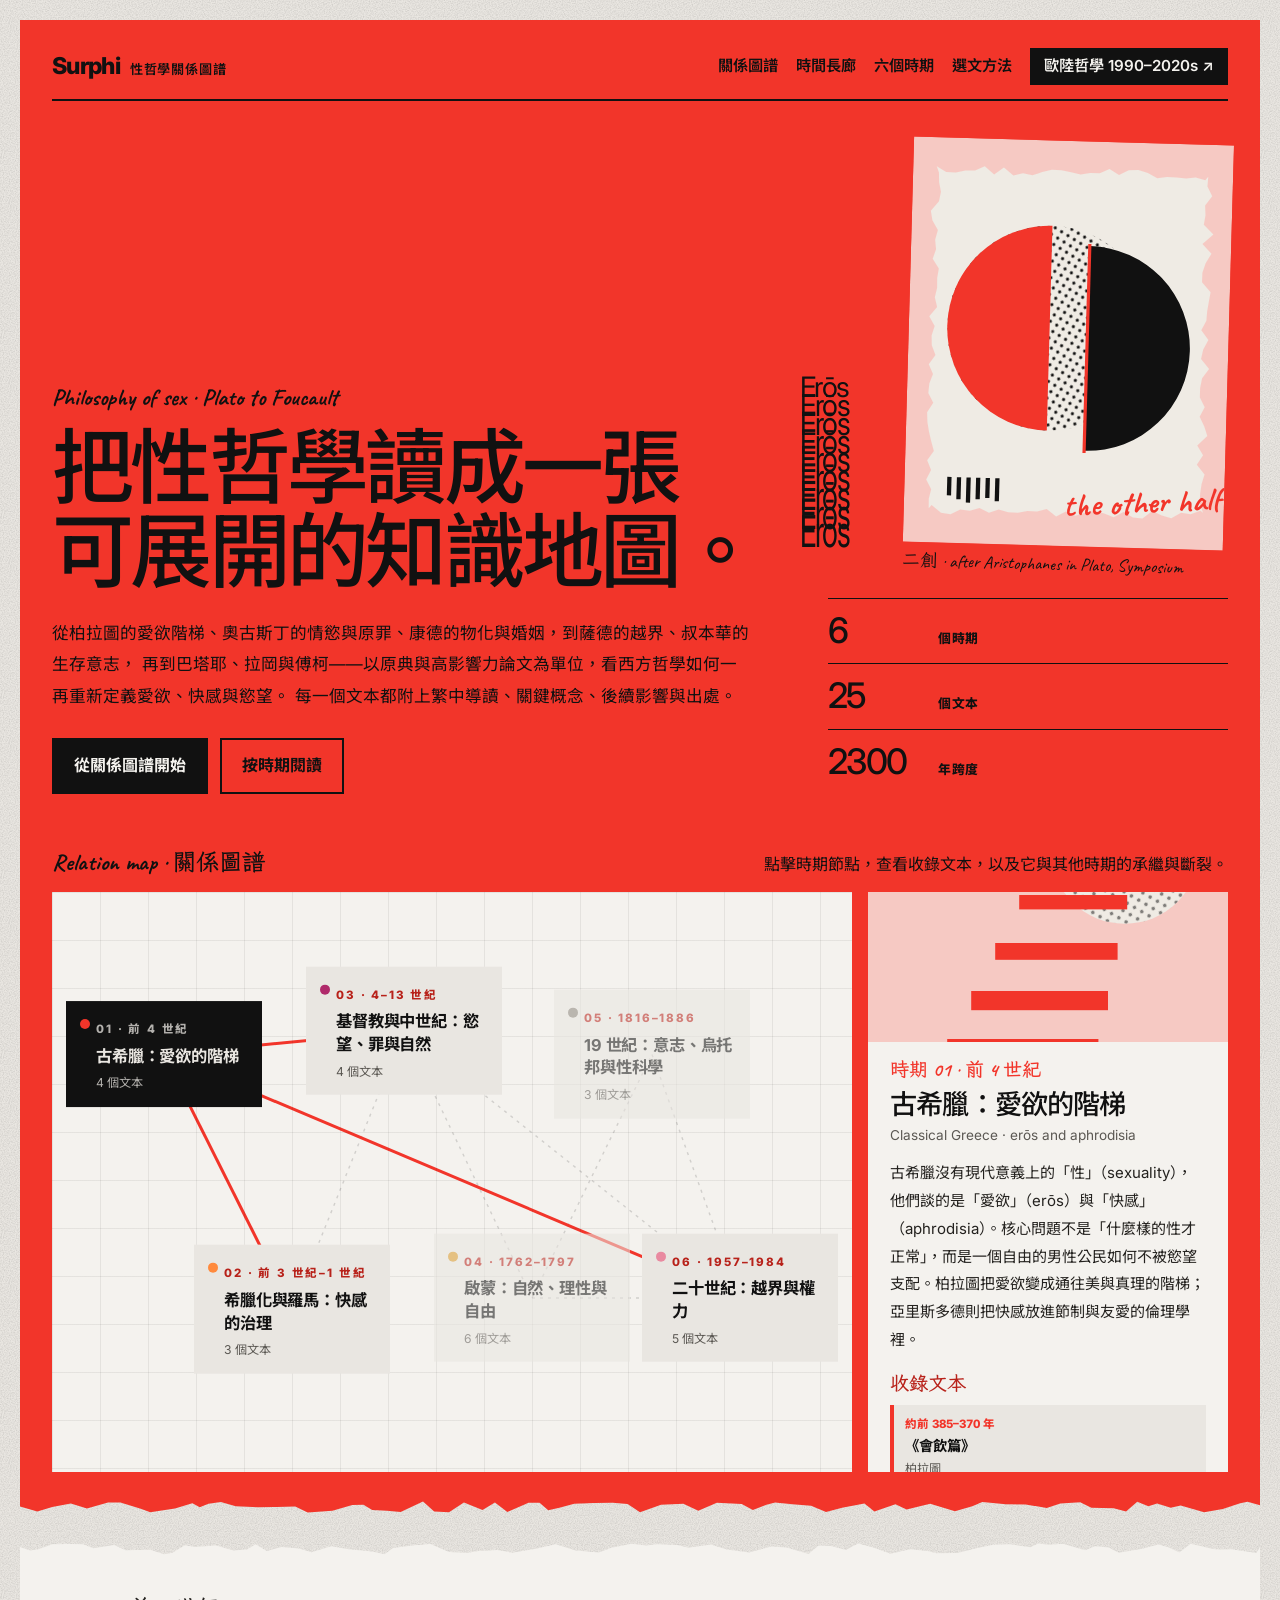
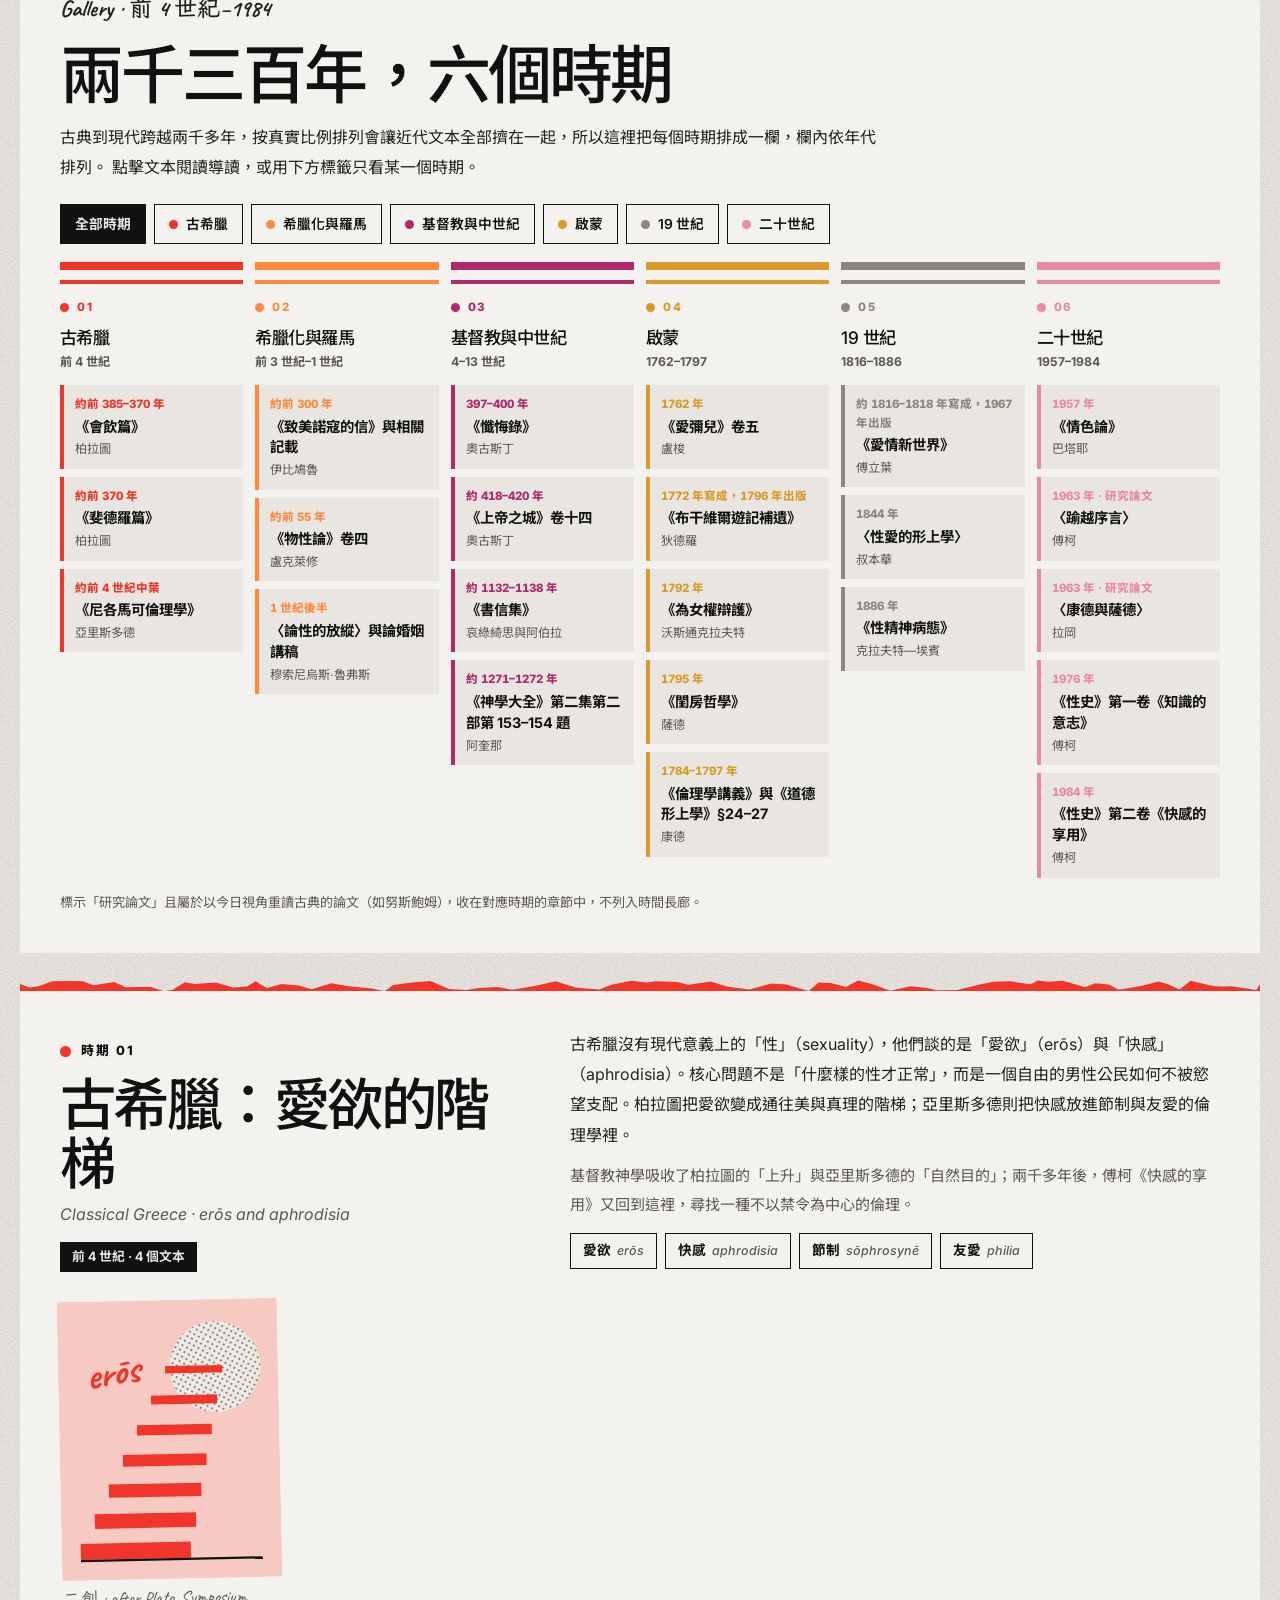
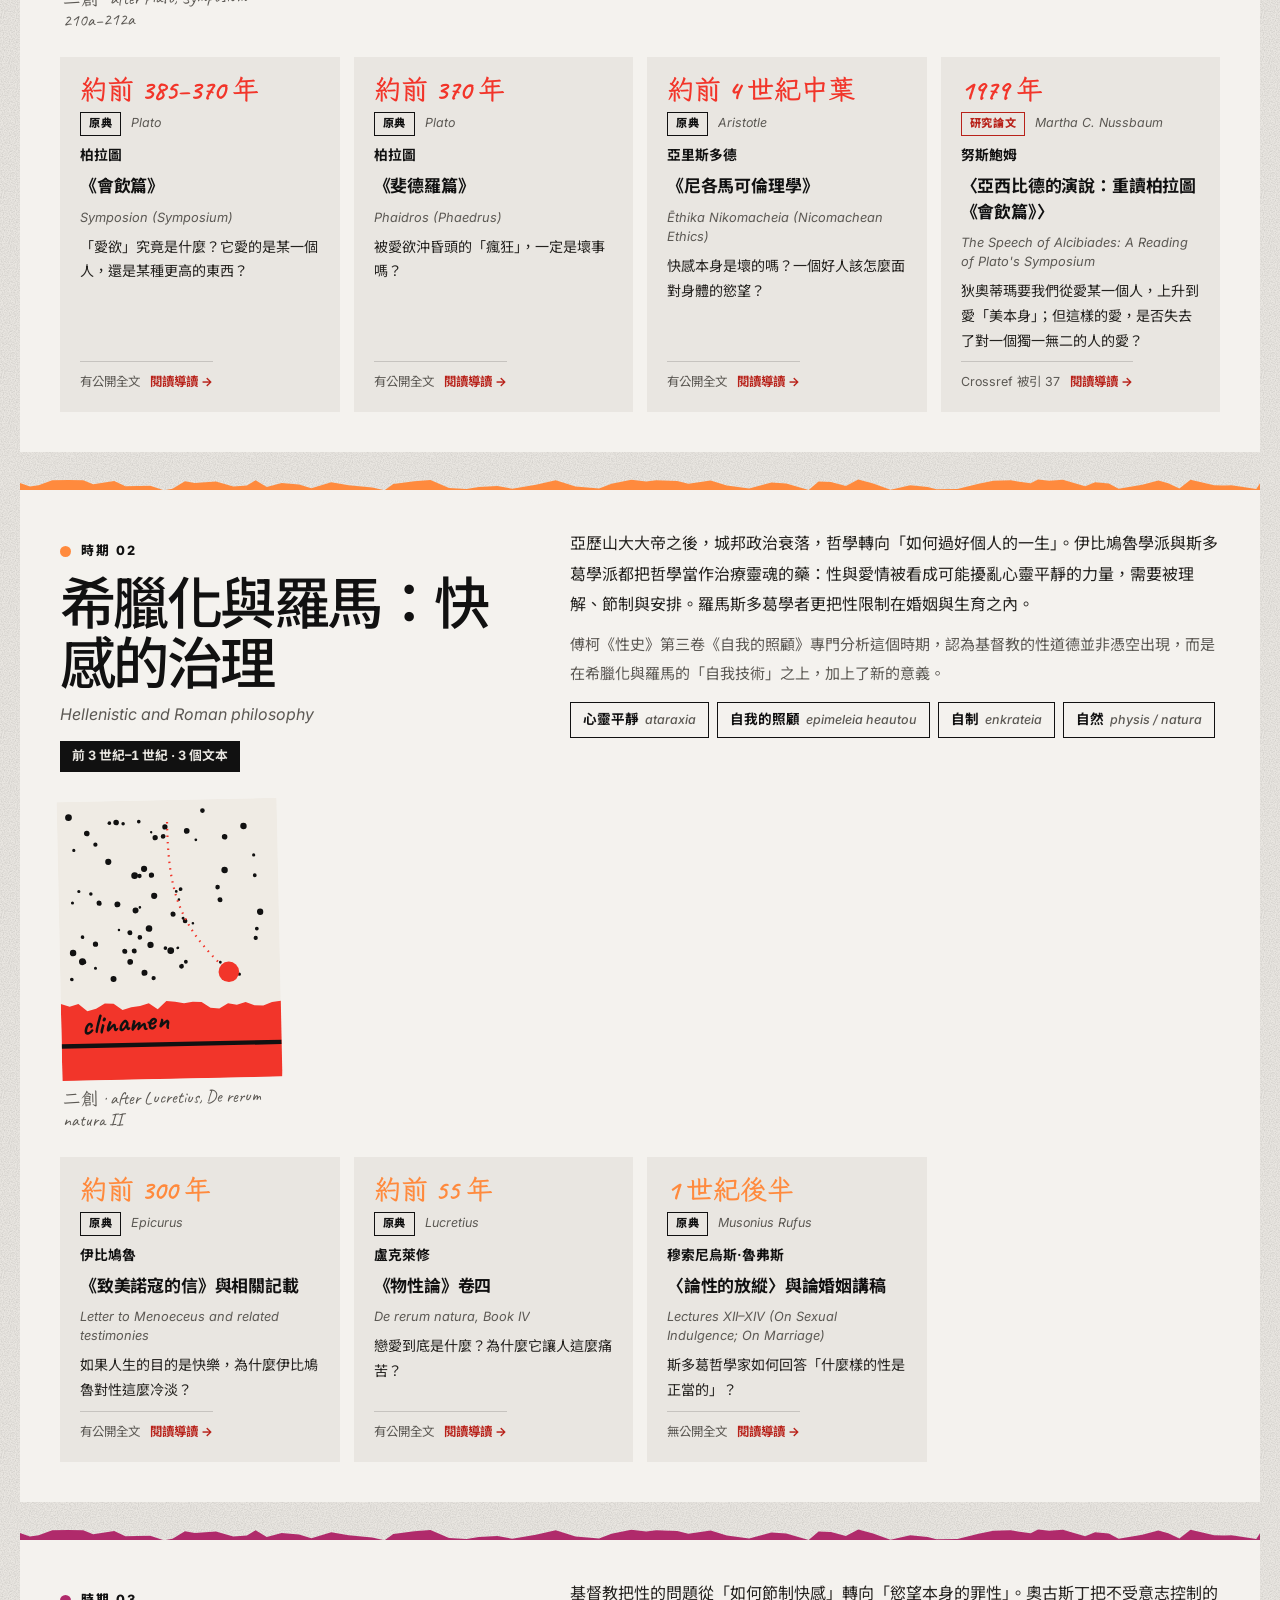
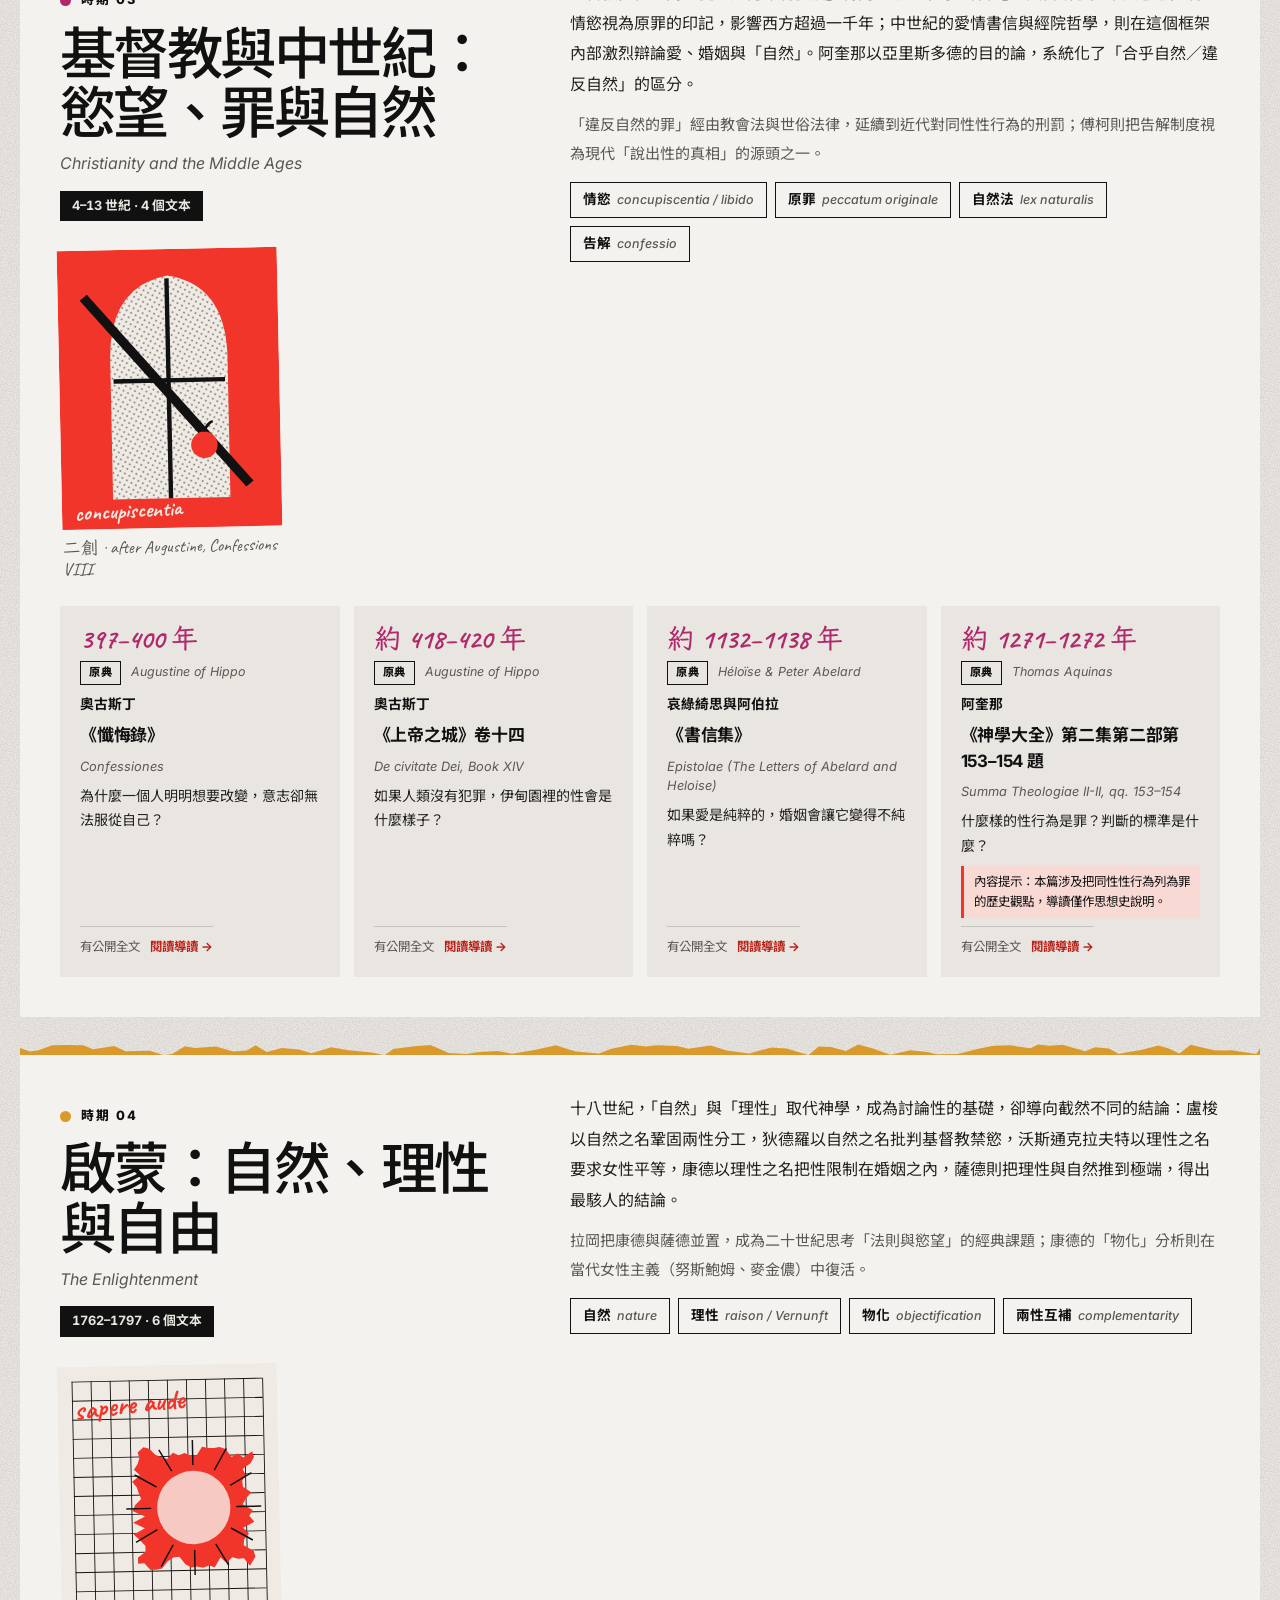
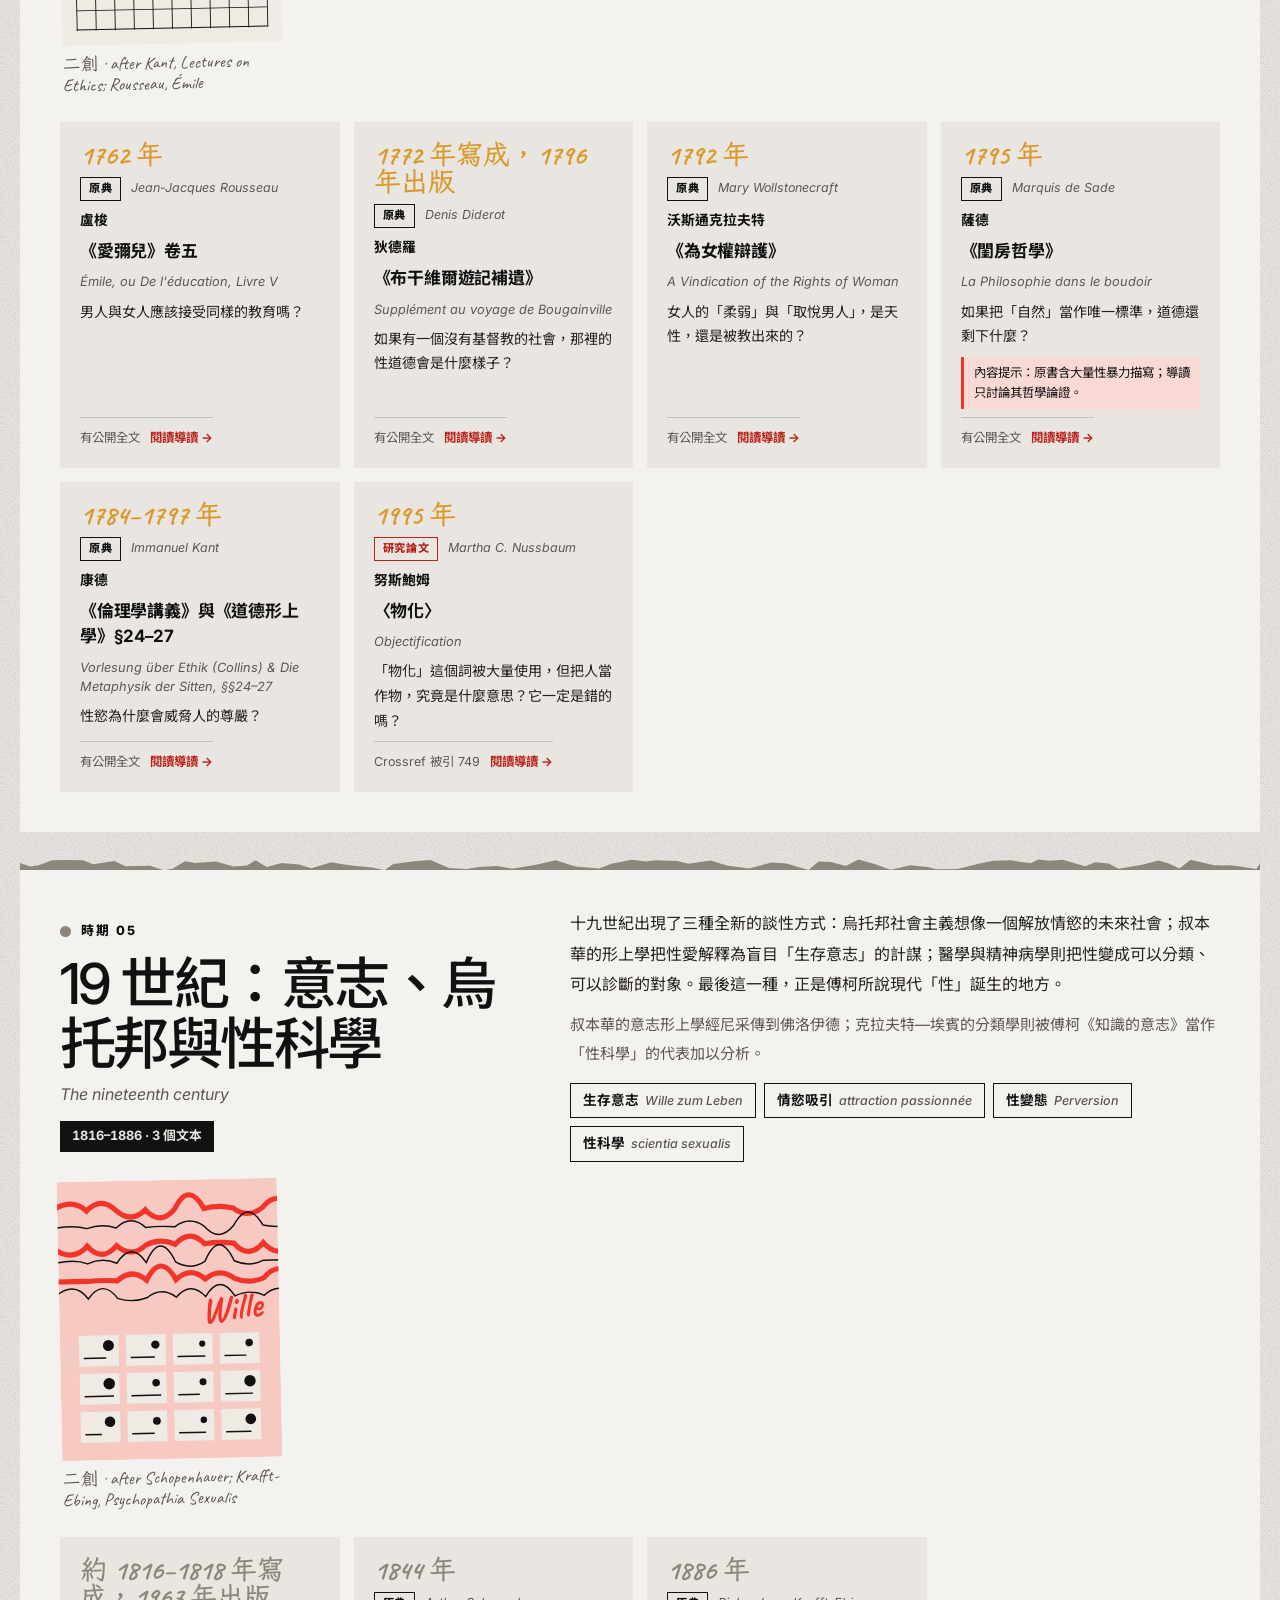
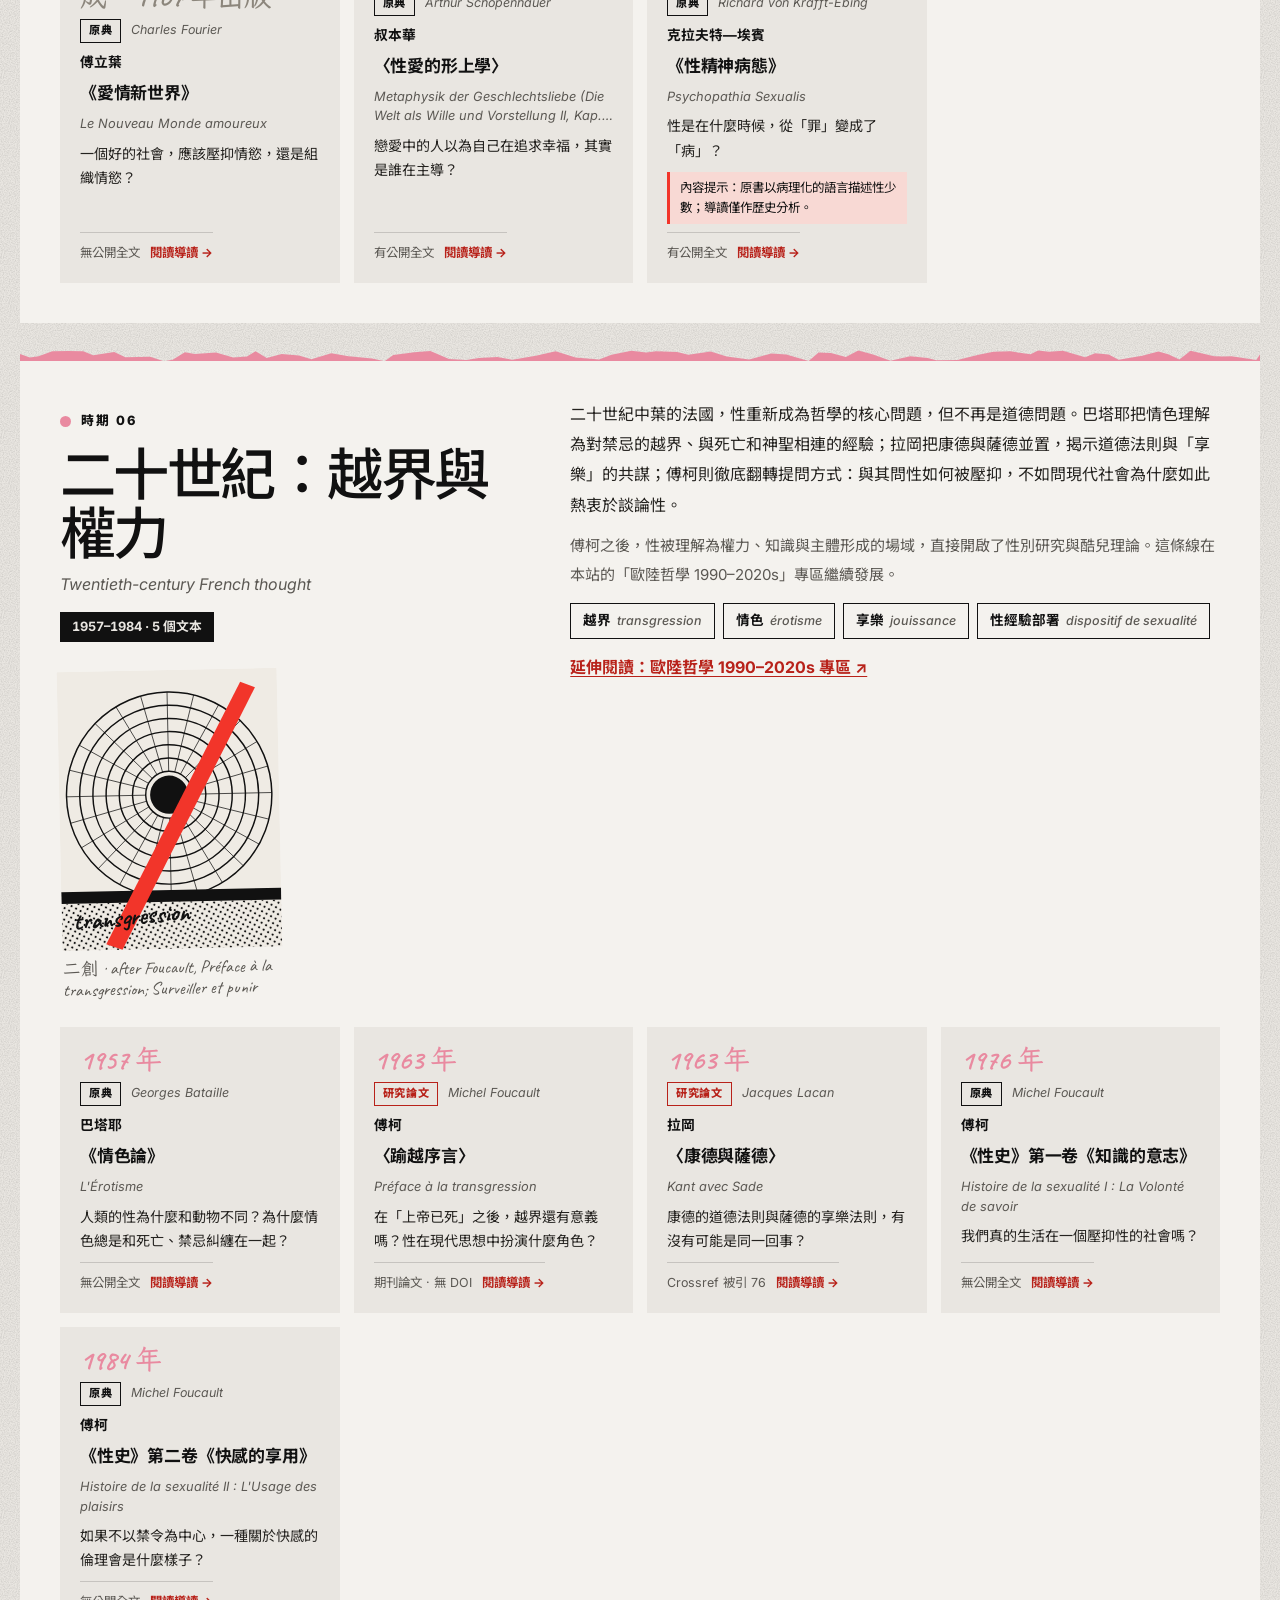
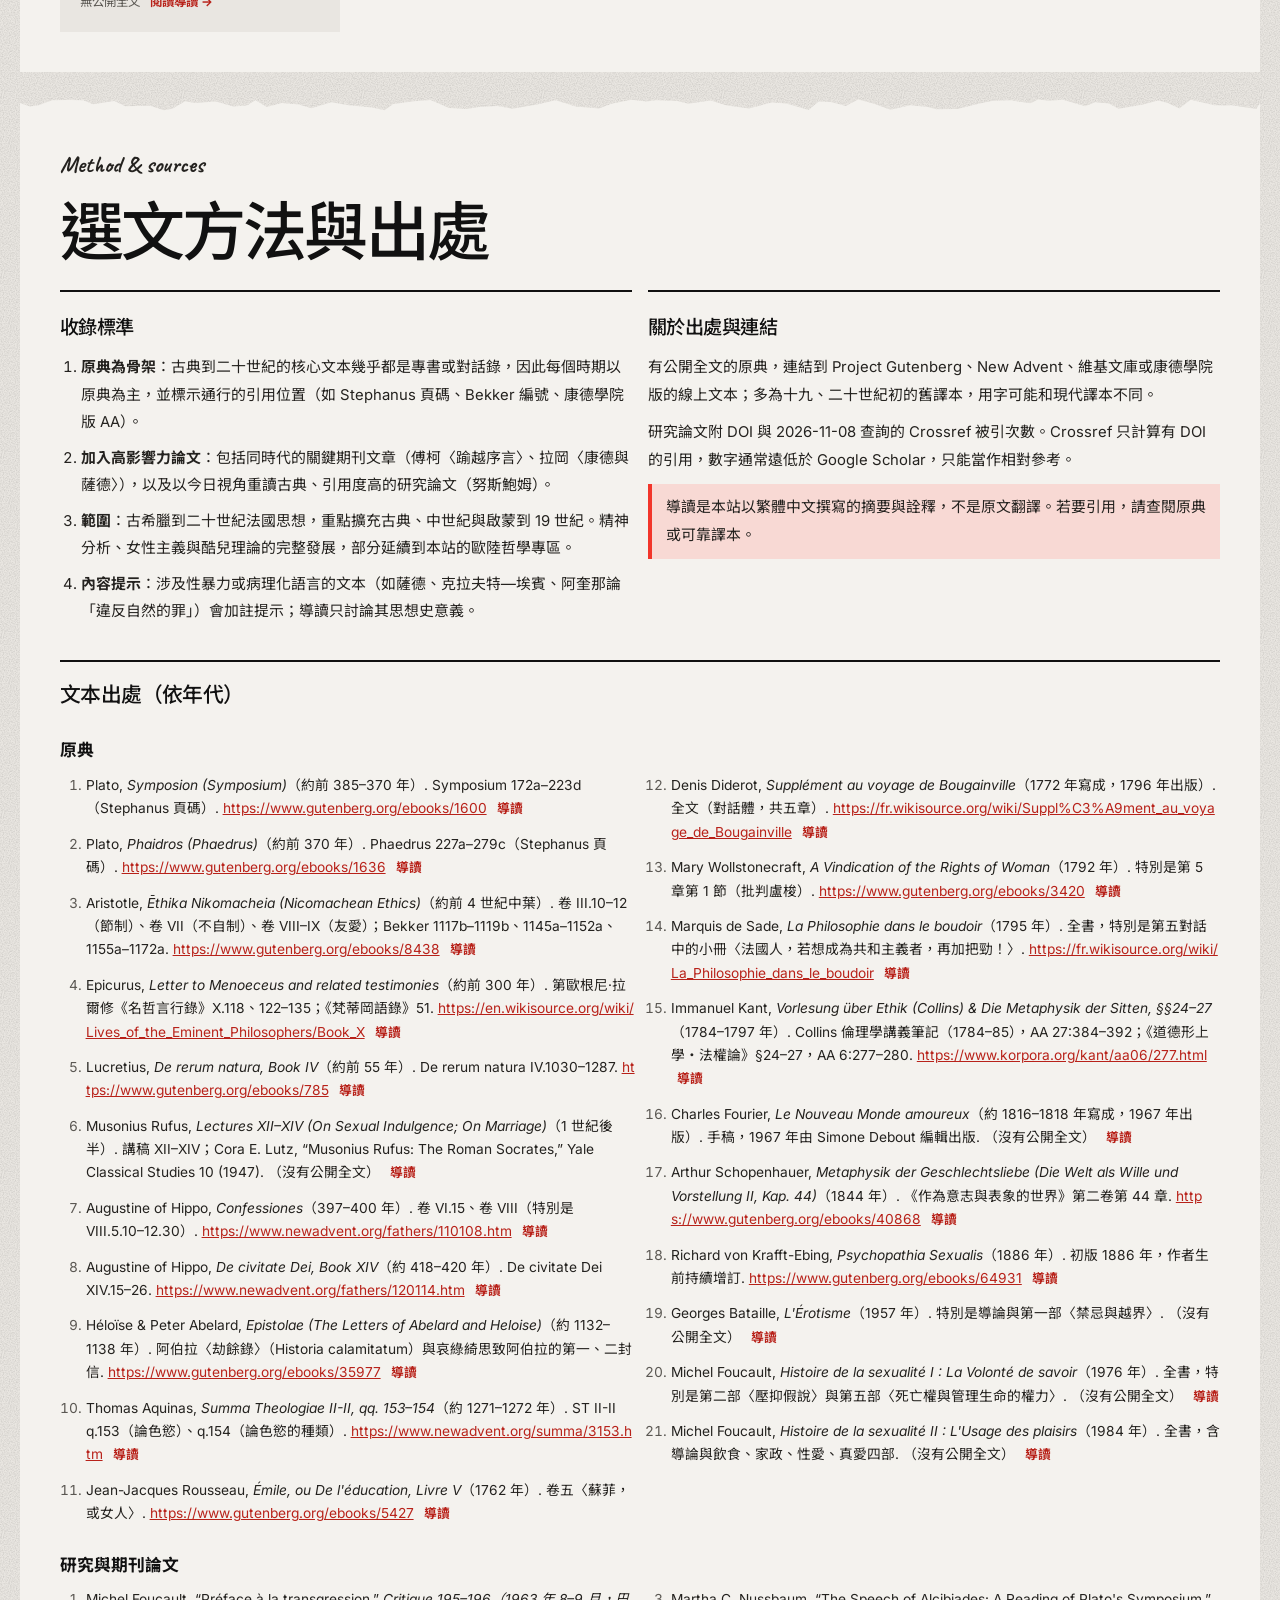
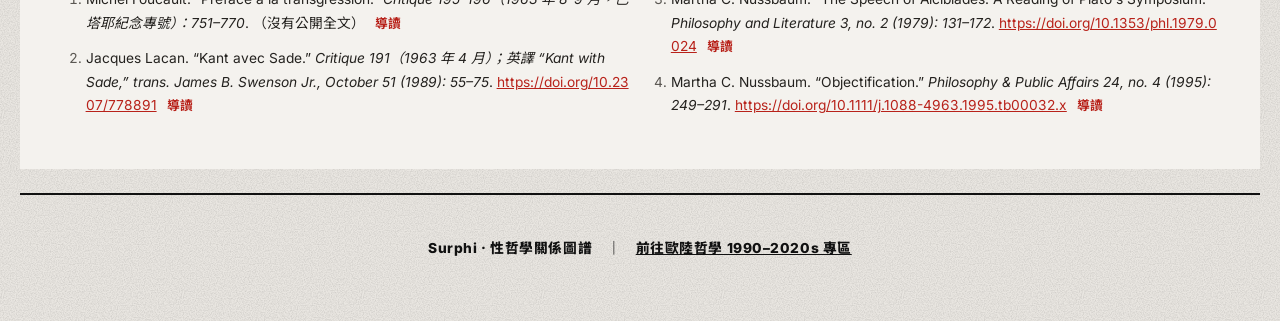
==== commit 0c1e1a63: "Rework the look as a red poster style with generated abstract art Follow the new style references: a" ====
--- a/index.html
+++ b/index.html
@@ -7,7 +7,7 @@
   <meta name="description" content="從柏拉圖到傅柯，以 25 個原典與高影響力論文，簡介西方哲學如何思考愛欲、快感、慾望與性。">
   <link rel="preconnect" href="https://fonts.googleapis.com">
   <link rel="preconnect" href="https://fonts.gstatic.com" crossorigin>
-  <link href="https://fonts.googleapis.com/css2?family=Noto+Serif+TC:wght@400;500;700;900&family=Playfair+Display:wght@700;900&family=Manrope:wght@400;500;700;800&display=swap" rel="stylesheet">
+  <link href="https://fonts.googleapis.com/css2?family=Inter:wght@400;500;700;800&family=Noto+Sans+TC:wght@400;500;700;900&family=Caveat:wght@500;700&family=LXGW+WenKai+TC&display=swap" rel="stylesheet">
   <link rel="stylesheet" href="styles.css">
 </head>
 <body>
@@ -42,7 +42,10 @@
             <a class="secondary-button" href="#gallery">按時期閱讀</a>
           </div>
         </div>
-        <ul class="hero-stats" id="heroStats" aria-label="收錄概況"></ul>
+        <div class="hero-side">
+          <div class="hero-art" id="heroArt"></div>
+          <ul class="hero-stats" id="heroStats" aria-label="收錄概況"></ul>
+        </div>
       </div>
 
       <section id="map" class="map-stage" aria-labelledby="mapTitle">
@@ -123,6 +126,7 @@
   </dialog>
 
   <script src="data.js"></script>
+  <script src="art.js"></script>
   <script src="script.js"></script>
 </body>
 </html>
--- a/styles.css
+++ b/styles.css
@@ -1,68 +1,82 @@
 /* Surphi｜性哲學關係圖譜
-   雜誌編輯風：紙色底、墨黑粗框、直角版塊、粗宋體大標、編輯紅單一強調色；深色模式跟隨系統。
-   版面架構與 continental/styles.css 一致，時間軸改為分段時間長廊。 */
+   海報風：紅色滿版 hero、黑體標題＋紅色手寫點綴、撕紙邊緣與紙紋、抽象二創畫（art.js）。
+   深色模式跟隨系統。版面架構與 continental/styles.css 一致，時間軸改為分段時間長廊。 */
 
 :root {
   color-scheme: light;
-  --bg: #f3f0e8;
-  --bg-deep: #e9e4d8;
-  --surface: #fbfaf6;
-  --hover: #ebe6da;
-  --ink: #111111;
-  --text: #26241f;
-  --muted: #5e5a52;
-  --line: rgba(17, 17, 17, 0.16);
-  --line-strong: #111111;
+  --bg: #e9e6e1;
+  --bg-deep: #dfdbd4;
+  --surface: #f4f2ee;
+  --hover: #dedad3;
   --grid: rgba(17, 17, 17, 0.07);
-  --accent: #e63312;
-  --accent-deep: #c22a0d;
-  --accent-soft: #fbe3dc;
-  --on-accent: #ffffff;
+  --red: #f2352a;
+  --pink: #f6c9c3;
+  --paper: #f4f2ee;
+  --accent: #f2352a;
+  --accent-soft: #f8d9d4;
+  --on-accent: #111111;
   --backdrop: rgba(17, 17, 17, 0.5);
+  --c-ink: #111111;
+  --c-text: #24221f;
+  --c-muted: #5b5853;
+  --c-line: rgba(17, 17, 17, 0.16);
+  --c-line-strong: #111111;
+  --c-accent-deep: #b8221a;
+  /* 實際使用的文字色；hero 會在紅底上局部改寫 */
+  --ink: var(--c-ink);
+  --text: var(--c-text);
+  --muted: var(--c-muted);
+  --line: var(--c-line);
+  --line-strong: var(--c-line-strong);
+  --accent-deep: var(--c-accent-deep);
   --shadow: none;
   --shadow-soft: none;
   --radius-xl: 0;
   --radius-lg: 0;
   --radius-md: 0;
-  --font-display: "Playfair Display", "Noto Serif TC", "Songti TC", serif;
-  --font-serif: "Noto Serif TC", "Songti TC", serif;
-  --font-sans: "Manrope", "PingFang TC", "Noto Sans TC", "Microsoft JhengHei", system-ui, sans-serif;
+  --grain: url("data:image/svg+xml,%3Csvg xmlns='http://www.w3.org/2000/svg' width='180' height='180'%3E%3Cfilter id='n'%3E%3CfeTurbulence type='fractalNoise' baseFrequency='0.85' numOctaves='2' stitchTiles='stitch'/%3E%3CfeColorMatrix values='0 0 0 0 0  0 0 0 0 0  0 0 0 0 0  0.2 0 0 0 -0.07'/%3E%3C/filter%3E%3Crect width='100%25' height='100%25' filter='url%28%23n%29'/%3E%3C/svg%3E");
+  --torn-top: url("data:image/svg+xml,%3Csvg xmlns='http://www.w3.org/2000/svg' viewBox='0 0 1000 20' preserveAspectRatio='none'%3E%3Cpath d='M0 20 L0 7.9 L8 11.8 L15 10.4 L26 4.7 L39 4.4 L51 4.8 L59 9.1 L76 5.5 L85 11.5 L105 10.9 L116 15.7 L123 14.3 L133 5.7 L141 7.7 L158 6.2 L172 11.7 L183 10.6 L190 4.7 L199 12.2 L211 7.8 L225 9.4 L235 13.5 L251 6.9 L265 10.3 L284 12.8 L294 15.8 L301 9.0 L318 5.8 L331 4.5 L346 13.2 L360 14.5 L370 12.3 L385 11.0 L397 14.1 L416 9.7 L432 4.7 L448 11.8 L467 13.9 L477 8.6 L493 4.3 L505 6.0 L513 4.7 L530 5.6 L539 8.7 L557 5.0 L570 10.6 L588 13.8 L606 7.3 L618 8.3 L636 15.5 L644 6.1 L654 6.8 L666 11.1 L676 4.0 L688 8.4 L702 15.4 L718 10.2 L732 12.1 L739 14.8 L756 14.5 L773 8.7 L785 5.2 L799 4.7 L806 6.5 L815 8.1 L821 4.0 L830 5.2 L841 4.3 L859 11.4 L867 7.0 L878 8.4 L886 14.2 L905 9.6 L918 5.0 L926 8.1 L935 13.9 L944 4.3 L963 10.3 L971 10.5 L977 10.3 L997 14.4 L1000 8 L1000 20Z'/%3E%3C/svg%3E");
+  --torn-bottom: url("data:image/svg+xml,%3Csvg xmlns='http://www.w3.org/2000/svg' viewBox='0 0 1000 20' preserveAspectRatio='none'%3E%3Cpath d='M0 0 L0 9.4 L14 15.1 L26 10.1 L41 6.2 L54 11.6 L71 5.1 L81 5.1 L98 12.3 L105 15.8 L125 11.8 L139 5.9 L145 10.3 L152 6.3 L162 4.4 L174 9.3 L192 10.2 L207 10.0 L222 9.5 L232 16.0 L252 14.1 L268 7.8 L277 7.5 L284 13.2 L296 14.2 L307 15.5 L325 4.0 L334 14.9 L346 15.8 L358 4.9 L373 13.3 L383 5.0 L393 15.6 L410 5.4 L419 5.2 L426 13.6 L435 10.7 L447 6.3 L463 5.6 L478 5.4 L490 6.6 L500 15.7 L517 7.6 L535 6.5 L547 14.3 L562 5.2 L582 6.6 L591 13.3 L602 7.6 L609 5.1 L623 6.9 L638 8.5 L650 15.5 L663 10.9 L681 6.2 L689 14.9 L706 7.0 L715 12.9 L734 6.4 L754 14.6 L768 9.1 L776 4.5 L795 6.9 L811 7.1 L828 11.2 L839 6.1 L855 4.8 L864 10.7 L882 11.4 L892 15.0 L901 4.2 L910 9.3 L917 6.1 L928 10.9 L936 8.3 L955 15.8 L970 12.3 L984 5.7 L990 4.2 L1000 8 L1000 0Z'/%3E%3C/svg%3E");
+  --font-sans: "Inter", "Noto Sans TC", "PingFang TC", "Microsoft JhengHei", system-ui, sans-serif;
+  --font-display: var(--font-sans);
+  --font-serif: var(--font-sans);
+  --font-hand: "Caveat", "LXGW WenKai TC", cursive;
 }
 
 @media (prefers-color-scheme: dark) {
   :root:not([data-theme="light"]) {
     color-scheme: dark;
-    --bg: #121110;
-    --bg-deep: #0c0b0a;
-    --surface: #1a1917;
-    --hover: #27251f;
-    --ink: #f3f0e8;
-    --text: #dcd7cc;
-    --muted: #a39d91;
-    --line: rgba(243, 240, 232, 0.18);
-    --line-strong: #f3f0e8;
-    --grid: rgba(243, 240, 232, 0.07);
-    --accent-deep: #ff6b4f;
-    --accent-soft: rgba(230, 51, 18, 0.18);
+    --bg: #151413;
+    --bg-deep: #0f0e0d;
+    --surface: #1e1d1b;
+    --hover: #2a2825;
+    --grid: rgba(239, 236, 230, 0.06);
+    --accent-soft: rgba(242, 53, 42, 0.18);
     --backdrop: rgba(0, 0, 0, 0.65);
+    --c-ink: #efece6;
+    --c-text: #d8d3ca;
+    --c-muted: #a29c92;
+    --c-line: rgba(239, 236, 230, 0.16);
+    --c-line-strong: #efece6;
+    --c-accent-deep: #ff6a5c;
   }
 }
 
 :root[data-theme="dark"] {
   color-scheme: dark;
-  --bg: #121110;
-  --bg-deep: #0c0b0a;
-  --surface: #1a1917;
-  --hover: #27251f;
-  --ink: #f3f0e8;
-  --text: #dcd7cc;
-  --muted: #a39d91;
-  --line: rgba(243, 240, 232, 0.18);
-  --line-strong: #f3f0e8;
-  --grid: rgba(243, 240, 232, 0.07);
-  --accent-deep: #ff6b4f;
-  --accent-soft: rgba(230, 51, 18, 0.18);
+  --bg: #151413;
+  --bg-deep: #0f0e0d;
+  --surface: #1e1d1b;
+  --hover: #2a2825;
+  --grid: rgba(239, 236, 230, 0.06);
+  --accent-soft: rgba(242, 53, 42, 0.18);
   --backdrop: rgba(0, 0, 0, 0.65);
+  --c-ink: #efece6;
+  --c-text: #d8d3ca;
+  --c-muted: #a29c92;
+  --c-line: rgba(239, 236, 230, 0.16);
+  --c-line-strong: #efece6;
+  --c-accent-deep: #ff6a5c;
 }
 
 * {
@@ -79,7 +93,7 @@
   color: var(--ink);
   font-family: var(--font-sans);
   line-height: 1.6;
-  background: var(--bg);
+  background: var(--grain), var(--bg);
   min-height: 100vh;
   overflow-x: hidden;
 }
@@ -134,7 +148,7 @@
 
 .glass-panel {
   background: var(--surface);
-  border: 2px solid var(--ink);
+  border: 0;
   box-shadow: none;
 }
 
@@ -144,7 +158,8 @@
   margin: 0;
   font-family: var(--font-display);
   color: var(--ink);
-  font-weight: 900;
+  font-weight: 500;
+  letter-spacing: -0.03em;
 }
 
 .eyebrow,
@@ -152,12 +167,14 @@
 .detail-kicker,
 .detail-sub,
 .drawer-label {
-  text-transform: uppercase;
-  letter-spacing: 0.18em;
-  font-size: 0.74rem;
+  text-transform: none;
+  letter-spacing: 0;
+  font-size: 1.45rem;
   color: var(--accent-deep);
-  font-weight: 800;
-  margin: 0;
+  font-weight: 700;
+  margin: 0;
+  font-family: var(--font-hand);
+  line-height: 1.1;
 }
 
 :focus-visible {
@@ -169,7 +186,18 @@
 
 .hero {
   border-radius: 0;
-  padding: 28px 32px;
+  padding: 28px 32px 44px;
+  background: var(--red);
+  border: 0;
+  --ink: #111111;
+  --text: #111111;
+  --muted: rgba(17, 17, 17, 0.72);
+  --line: rgba(17, 17, 17, 0.25);
+  --line-strong: #111111;
+  --accent-deep: #111111;
+  color: var(--ink);
+  -webkit-mask: var(--torn-bottom) bottom / 100% 18px no-repeat, linear-gradient(#000 0 0) 0 0 / 100% calc(100% - 17px) no-repeat;
+  mask: var(--torn-bottom) bottom / 100% 18px no-repeat, linear-gradient(#000 0 0) 0 0 / 100% calc(100% - 17px) no-repeat;
 }
 
 .topbar {
@@ -179,27 +207,27 @@
   gap: 18px;
   margin-bottom: 0;
   padding-bottom: 14px;
-  border-bottom: 4px solid var(--ink);
+  border-bottom: 2px solid var(--ink);
 }
 
 .brand {
   display: inline-flex;
   align-items: baseline;
   gap: 10px;
-  font-size: 1.6rem;
-  font-weight: 900;
-  letter-spacing: -0.01em;
+  font-size: 1.45rem;
+  font-weight: 800;
+  letter-spacing: -0.03em;
   text-transform: none;
   text-decoration: none;
-  font-family: var(--font-display);
+  font-family: var(--font-sans);
 }
 
 .brand small {
   font-size: 0.82rem;
   letter-spacing: 0.06em;
   text-transform: none;
-  color: var(--muted);
-  font-weight: 700;
+  color: var(--ink);
+  font-weight: 600;
   font-family: var(--font-sans);
 }
 
@@ -215,19 +243,21 @@
   color: var(--ink);
   font-size: 0.95rem;
   transition: color 0.3s ease;
-  font-weight: 700;
+  font-weight: 600;
 }
 
 .nav-links a:hover {
-  color: var(--accent-deep);
+  color: var(--ink);
+  text-decoration: underline;
+  text-underline-offset: 4px;
 }
 
 .nav-links .nav-back {
   padding: 6px 14px;
   border-radius: 0;
-  background: var(--accent);
-  border: 0;
-  color: var(--on-accent);
+  background: var(--ink);
+  border: 0;
+  color: var(--paper);
 }
 
 .hero-intro {
@@ -239,10 +269,11 @@
 }
 
 h1 {
-  font-size: clamp(2.4rem, 6vw, 5.2rem);
-  line-height: 1.04;
-  letter-spacing: -0.02em;
+  font-size: clamp(2.6rem, 6.4vw, 5.6rem);
+  line-height: 1.02;
+  letter-spacing: -0.045em;
   margin: 16px 0 24px;
+  font-weight: 500;
 }
 
 .lead {
@@ -275,10 +306,10 @@
 }
 
 .primary-button {
-  color: var(--on-accent);
-  background: var(--accent);
+  color: var(--paper);
+  background: var(--ink);
   box-shadow: none;
-  border-color: var(--accent);
+  border-color: var(--ink);
 }
 
 .secondary-button {
@@ -287,14 +318,14 @@
 }
 
 .primary-button:hover {
-  background: var(--ink);
-  border-color: var(--ink);
-  color: var(--bg);
+  background: var(--paper);
+  border-color: var(--paper);
+  color: #111111;
 }
 
 .secondary-button:hover {
   background: var(--ink);
-  color: var(--bg);
+  color: var(--red);
 }
 
 .hero-stats {
@@ -313,21 +344,24 @@
   border-radius: 0;
   background: none;
   border: 0;
-  border-top: 2px solid var(--ink);
+  border-top: 1px solid var(--ink);
 }
 
 .hero-stats strong {
-  font-family: var(--font-display);
-  font-size: 2.6rem;
+  font-family: var(--font-sans);
+  font-size: 2.2rem;
   line-height: 1;
   min-width: 2.8em;
-  font-weight: 900;
-  color: var(--accent);
+  font-weight: 500;
+  color: var(--ink);
+  letter-spacing: -0.04em;
 }
 
 .hero-stats span {
-  color: var(--muted);
-  font-size: 0.92rem;
+  color: var(--ink);
+  font-size: 0.8rem;
+  font-weight: 800;
+  letter-spacing: 0.04em;
 }
 
 /* ───────── Thought map ───────── */
@@ -350,7 +384,7 @@
 
 .stage-copy p {
   margin: 0;
-  color: var(--muted);
+  color: var(--text);
 }
 
 .map-layout {
@@ -363,8 +397,8 @@
   position: relative;
   min-height: 580px;
   border-radius: 0;
-  background: var(--bg);
-  border: 2px solid var(--ink);
+  background: var(--surface);
+  border: 0;
   overflow: hidden;
 }
 
@@ -395,7 +429,7 @@
   stroke-width: 1.4;
   stroke-linecap: butt;
   stroke-dasharray: 3 5;
-  opacity: 0.4;
+  opacity: 0.35;
   transition: stroke 0.45s ease, opacity 0.45s ease, stroke-width 0.45s ease;
 }
 
@@ -420,8 +454,8 @@
   padding: 14px 16px 14px 30px;
   text-align: left;
   border-radius: 0;
-  border: 2px solid var(--ink);
-  background: var(--surface);
+  border: 0;
+  background: var(--bg);
   box-shadow: none;
   color: var(--ink);
   font: inherit;
@@ -453,10 +487,11 @@
 .map-node strong {
   display: block;
   margin-top: 4px;
-  font-family: var(--font-display);
+  font-family: var(--font-sans);
   font-size: 1.02rem;
   line-height: 1.4;
-  font-weight: 900;
+  font-weight: 700;
+  letter-spacing: -0.01em;
 }
 
 .node-meta {
@@ -473,7 +508,6 @@
 
 .map-node.active {
   background: var(--ink);
-  border-color: var(--ink);
   box-shadow: none;
   color: var(--bg);
 }
@@ -495,10 +529,11 @@
   overflow-y: auto;
   background: var(--surface);
   box-shadow: none;
+  border: 0;
 }
 
 .map-detail h2 {
-  font-size: 1.8rem;
+  font-size: 1.7rem;
   line-height: 1.2;
   margin: 8px 0 4px;
 }
@@ -574,7 +609,7 @@
   text-align: left;
   padding: 10px 12px;
   border-radius: 0;
-  border: 1px dashed var(--ink);
+  border: 1px dashed var(--line-strong);
   background: transparent;
   font: inherit;
   font-size: 0.86rem;
@@ -622,8 +657,10 @@
 
 .section {
   margin-top: 24px;
-  padding: 40px;
-  border-radius: 0;
+  padding: 48px 40px 40px;
+  border-radius: 0;
+  -webkit-mask: var(--torn-top) top / 100% 18px no-repeat, linear-gradient(#000 0 0) 0 17px / 100% calc(100% - 17px) no-repeat;
+  mask: var(--torn-top) top / 100% 18px no-repeat, linear-gradient(#000 0 0) 0 17px / 100% calc(100% - 17px) no-repeat;
 }
 
 .section-heading {
@@ -631,10 +668,11 @@
 }
 
 .section-heading h2 {
-  font-size: clamp(2.2rem, 5vw, 3.8rem);
+  font-size: clamp(2.2rem, 5vw, 4rem);
   margin: 12px 0 14px;
-  line-height: 1.08;
-  letter-spacing: -0.02em;
+  line-height: 1.04;
+  letter-spacing: -0.045em;
+  font-weight: 500;
 }
 
 .section-heading p {
@@ -656,14 +694,14 @@
   gap: 8px;
   padding: 8px 14px;
   border-radius: 0;
-  border: 1px solid var(--ink);
+  border: 1px solid var(--line-strong);
   background: transparent;
   color: var(--ink);
   font: inherit;
   font-size: 0.86rem;
   cursor: pointer;
   transition: background 0.25s ease, color 0.25s ease;
-  font-weight: 700;
+  font-weight: 600;
 }
 
 .chip:hover {
@@ -762,7 +800,7 @@
   padding: 10px 11px;
   border-radius: 0;
   background: var(--bg);
-  border: 1px solid var(--ink);
+  border: 0;
   border-left: 4px solid var(--c);
   color: var(--ink);
   font: inherit;
@@ -848,10 +886,12 @@
 
 .theme-section {
   margin-top: 24px;
-  padding: 40px;
+  padding: 52px 40px 40px;
   border-radius: 0;
   scroll-margin-top: 16px;
-  border-top: 12px solid var(--c);
+  box-shadow: inset 0 14px 0 var(--c);
+  -webkit-mask: var(--torn-top) top / 100% 18px no-repeat, linear-gradient(#000 0 0) 0 17px / 100% calc(100% - 17px) no-repeat;
+  mask: var(--torn-top) top / 100% 18px no-repeat, linear-gradient(#000 0 0) 0 17px / 100% calc(100% - 17px) no-repeat;
 }
 
 .theme-header {
@@ -878,10 +918,11 @@
 }
 
 .theme-header h2 {
-  font-size: clamp(2rem, 4.4vw, 3.4rem);
-  line-height: 1.12;
+  font-size: clamp(2rem, 4.4vw, 3.6rem);
+  line-height: 1.06;
   margin: 12px 0 8px;
-  letter-spacing: -0.02em;
+  letter-spacing: -0.045em;
+  font-weight: 500;
 }
 
 .theme-orig {
@@ -930,7 +971,7 @@
   padding: 6px 12px;
   border-radius: 0;
   background: transparent;
-  border: 1px solid var(--ink);
+  border: 1px solid var(--line-strong);
   font-size: 0.85rem;
   font-weight: 700;
 }
@@ -958,7 +999,7 @@
   text-align: left;
   border-radius: 0;
   background: var(--bg);
-  border: 2px solid var(--ink);
+  border: 0;
   box-shadow: none;
   color: var(--ink);
   font: inherit;
@@ -980,10 +1021,10 @@
 }
 
 .card-year {
-  font-family: var(--font-display);
-  font-size: 1.12rem;
-  font-weight: 900;
-  line-height: 1.3;
+  font-family: var(--font-hand);
+  font-size: 1.7rem;
+  font-weight: 700;
+  line-height: 1;
   color: var(--c);
   font-variant-numeric: tabular-nums;
 }
@@ -1009,10 +1050,11 @@
 }
 
 .card-title {
-  font-family: var(--font-display);
+  font-family: var(--font-sans);
   font-size: 1.06rem;
-  font-weight: 900;
+  font-weight: 700;
   line-height: 1.5;
+  letter-spacing: -0.01em;
 }
 
 .card-orig {
@@ -1067,7 +1109,7 @@
   border-radius: 0;
   background: transparent;
   border: 0;
-  border-top: 4px solid var(--ink);
+  border-top: 2px solid var(--ink);
 }
 
 .method-card h3 {
@@ -1106,7 +1148,7 @@
   margin: 34px 0 14px;
   font-size: 1.3rem;
   padding-top: 16px;
-  border-top: 4px solid var(--ink);
+  border-top: 2px solid var(--ink);
 }
 
 .biblio {
@@ -1152,8 +1194,9 @@
   font-size: 0.86rem;
   padding: 28px 12px 8px;
   margin-top: 24px;
-  border-top: 4px solid var(--ink);
-  font-weight: 700;
+  border-top: 2px solid var(--ink);
+  font-weight: 800;
+  letter-spacing: 0.04em;
 }
 
 /* ───────── Drawer ───────── */
@@ -1187,7 +1230,7 @@
   overflow-y: auto;
   padding: 26px 32px 40px;
   background: var(--surface);
-  border-left: 4px solid var(--ink);
+  border-left: 0;
   box-shadow: none;
 }
 
@@ -1233,6 +1276,8 @@
   font-size: clamp(1.8rem, 3.6vw, 2.6rem);
   line-height: 1.15;
   margin: 10px 0 8px;
+  font-weight: 500;
+  letter-spacing: -0.035em;
 }
 
 .drawer-orig {
@@ -1247,7 +1292,7 @@
   padding: 16px 18px;
   border-radius: 0;
   background: var(--bg);
-  border: 1px solid var(--ink);
+  border: 0;
   font-size: 0.88rem;
   line-height: 1.7;
 }
@@ -1275,8 +1320,8 @@
   gap: 6px;
   padding: 8px 14px;
   border-radius: 0;
-  background: var(--accent);
-  color: var(--on-accent);
+  background: var(--red);
+  color: #111111;
   text-decoration: none;
   font-weight: 700;
   font-size: 0.84rem;
@@ -1301,7 +1346,7 @@
   border-radius: 0;
   background: var(--bg);
   border-left: 6px solid var(--c);
-  font-family: var(--font-serif);
+  font-family: var(--font-sans);
   font-size: 1.05rem;
   line-height: 1.8;
 }
@@ -1368,6 +1413,125 @@
   color: var(--muted);
 }
 
+/* 抽屜與側欄裡的手寫小標縮小一級 */
+.detail-kicker,
+.detail-sub,
+.drawer-label {
+  font-size: 1.2rem;
+}
+
+/* ───────── Generated art（art.js 抽象二創畫） ───────── */
+
+.hero .map-layout {
+  --ink: var(--c-ink);
+  --text: var(--c-text);
+  --muted: var(--c-muted);
+  --line: var(--c-line);
+  --line-strong: var(--c-line-strong);
+  --accent-deep: var(--c-accent-deep);
+  color: var(--ink);
+}
+
+.hero-side {
+  display: grid;
+  gap: 22px;
+  align-content: end;
+}
+
+.hero-art {
+  position: relative;
+}
+
+.art {
+  display: block;
+  width: 100%;
+  height: 100%;
+}
+
+.art .r { fill: #f2352a; }
+.art .p { fill: #f6c9c3; }
+.art .k { fill: #111111; }
+.art .w { fill: #efebe4; }
+.art .g { fill: #8c867c; }
+.art .rs { fill: none; stroke: #f2352a; }
+.art .ks { fill: none; stroke: #111111; }
+.art .ws { fill: none; stroke: #efebe4; }
+
+.art .hand {
+  font-family: var(--font-hand);
+  font-weight: 700;
+  fill: #f2352a;
+}
+
+.art .hand-ink { fill: #111111; }
+.art .hand-paper { fill: #efebe4; }
+
+.art-figure {
+  margin: 0;
+}
+
+.art-figure .art {
+  aspect-ratio: 300 / 380;
+  height: auto;
+}
+
+.art-figure figcaption {
+  margin-top: 8px;
+  font-family: var(--font-hand);
+  font-size: 1.1rem;
+  line-height: 1.2;
+  color: var(--muted);
+}
+
+.hero .art-figure {
+  width: min(320px, 100%);
+  margin-left: auto;
+  transform: rotate(1.6deg);
+}
+
+.hero .art-figure figcaption {
+  color: var(--ink);
+}
+
+/* 重複堆疊的字，疊在 hero 畫作左下 */
+.hero-stack {
+  position: absolute;
+  left: -7%;
+  bottom: 9%;
+  display: grid;
+  pointer-events: none;
+  font-family: var(--font-sans);
+  font-weight: 400;
+  font-size: clamp(1.3rem, 2.2vw, 2rem);
+  line-height: 0.62;
+  letter-spacing: -0.05em;
+  color: #111111;
+}
+
+.hero-stack span {
+  display: block;
+  transform: scaleY(calc(1 + var(--i) * 0.07));
+  transform-origin: left top;
+}
+
+.detail-art {
+  height: 150px;
+  margin: -22px -22px 18px;
+  overflow: hidden;
+}
+
+.theme-art {
+  margin-top: 28px;
+  max-width: 220px;
+  transform: rotate(-1.2deg);
+}
+
+.drawer-art {
+  height: 150px;
+  margin: 0 -32px 22px;
+  overflow: hidden;
+}
+
 /* ───────── Motion ───────── */
 
 .reveal {
@@ -1485,6 +1649,23 @@
 }
 
 @media (max-width: 720px) {
+
+  .hero-stack {
+    display: none;
+  }
+
+  .hero .art-figure {
+    width: min(240px, 70%);
+    margin-left: 0;
+  }
+
+  .theme-art {
+    max-width: 220px;
+  }
+
+  .drawer-art {
+    margin: 0 -18px 18px;
+  }
   .page-shell {
     width: calc(100% - 16px);
     margin: 8px auto 24px;
